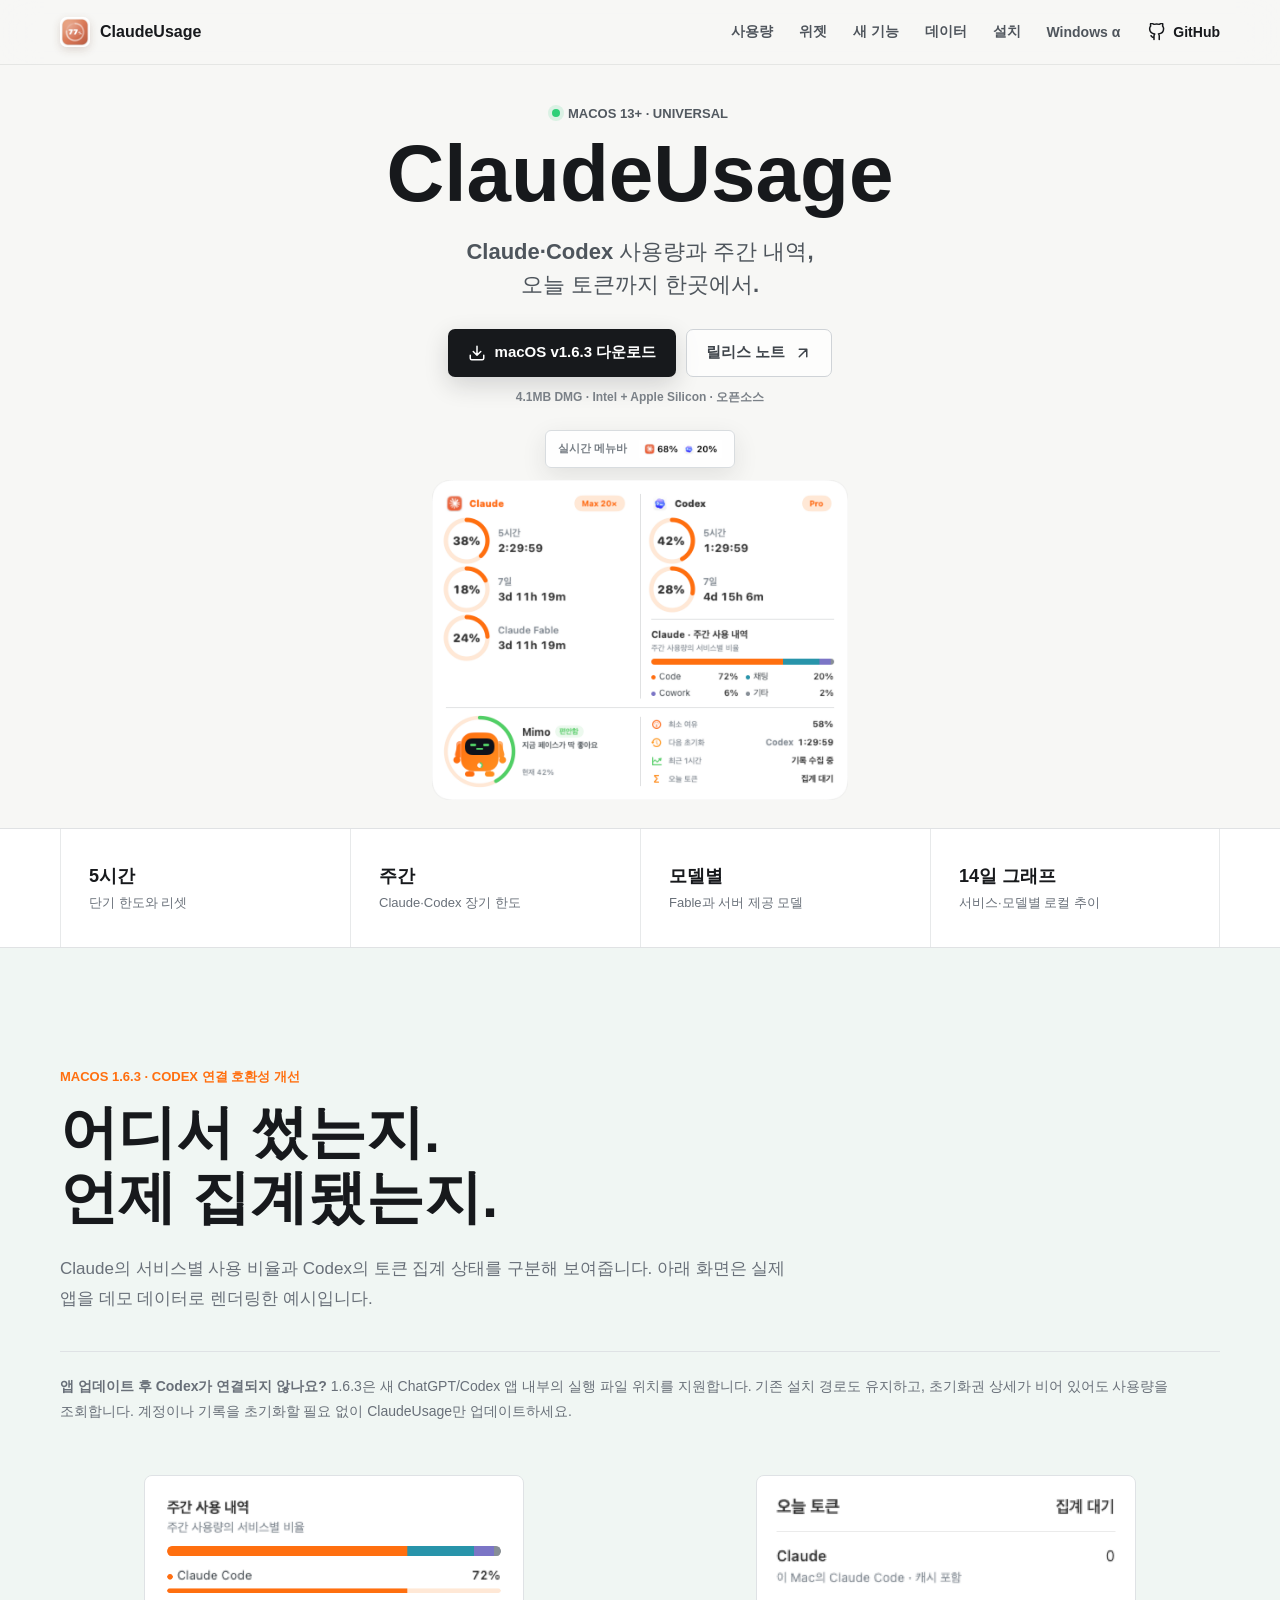
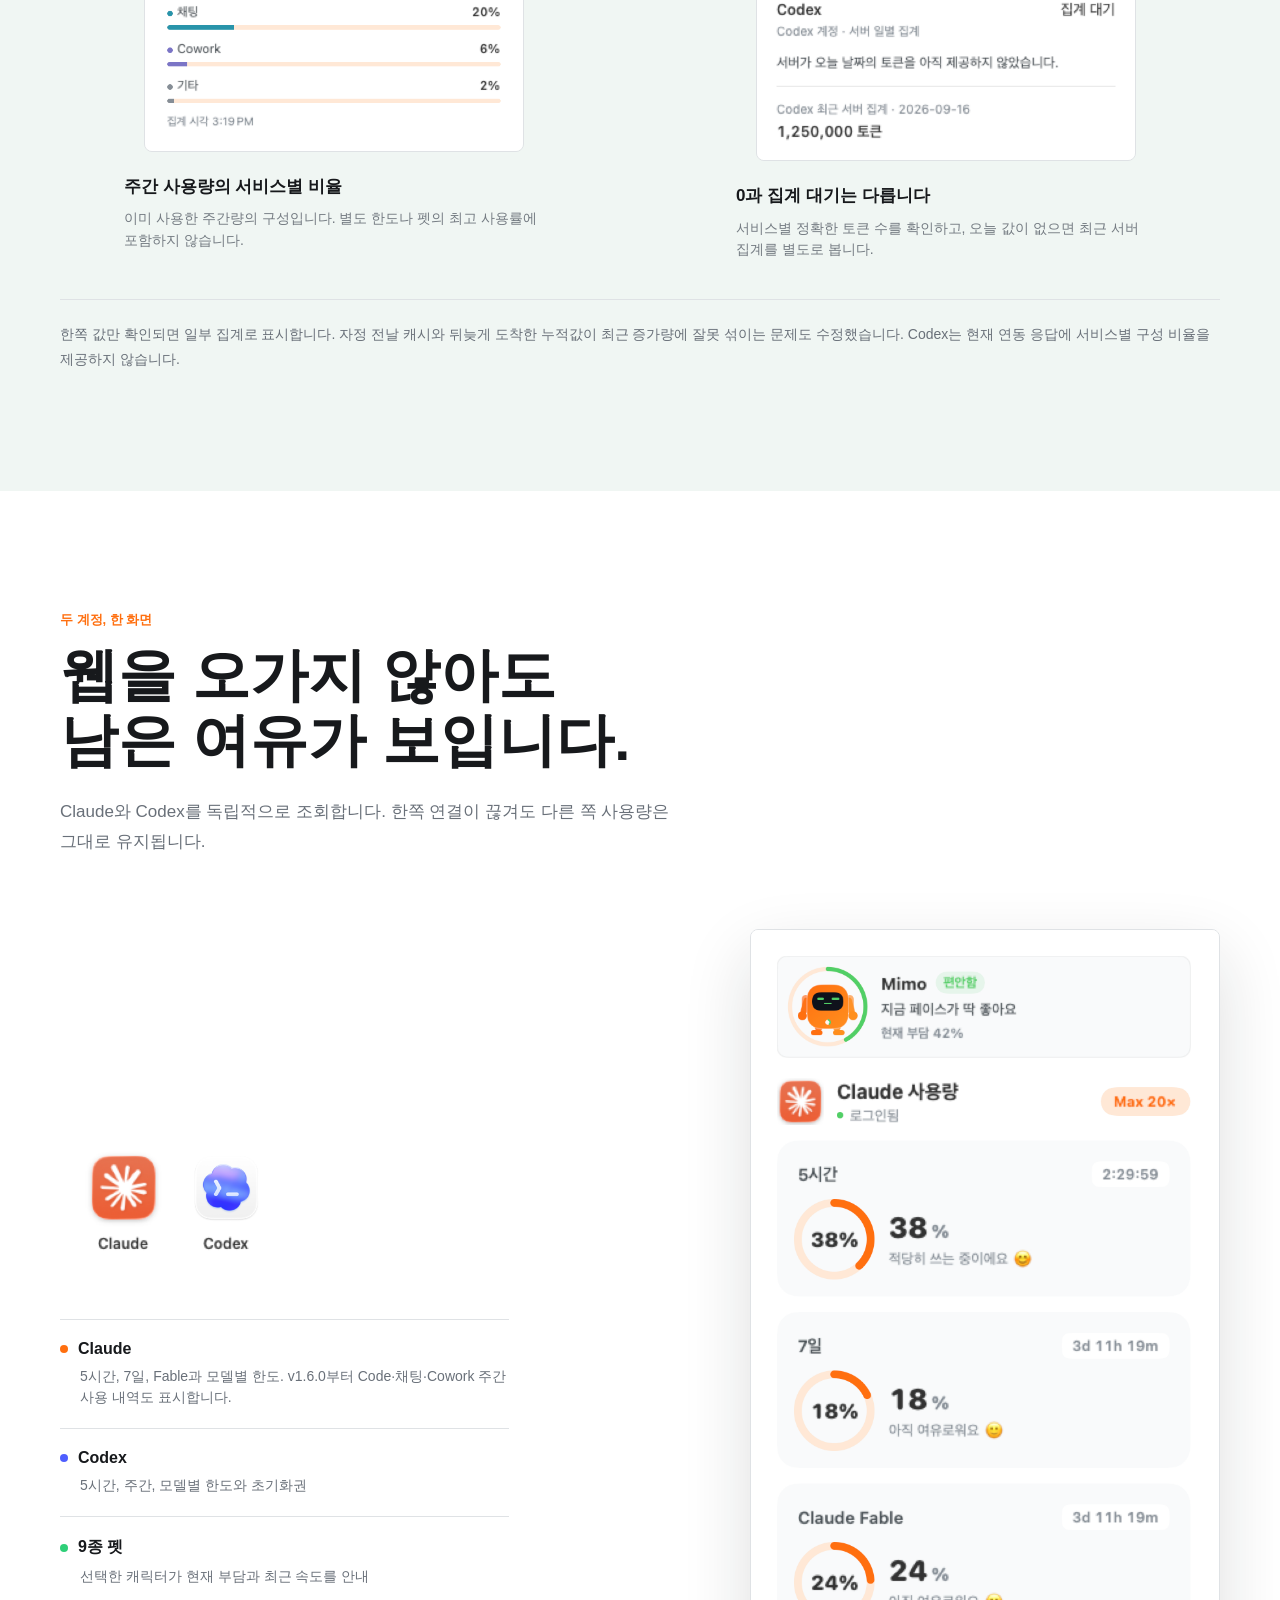
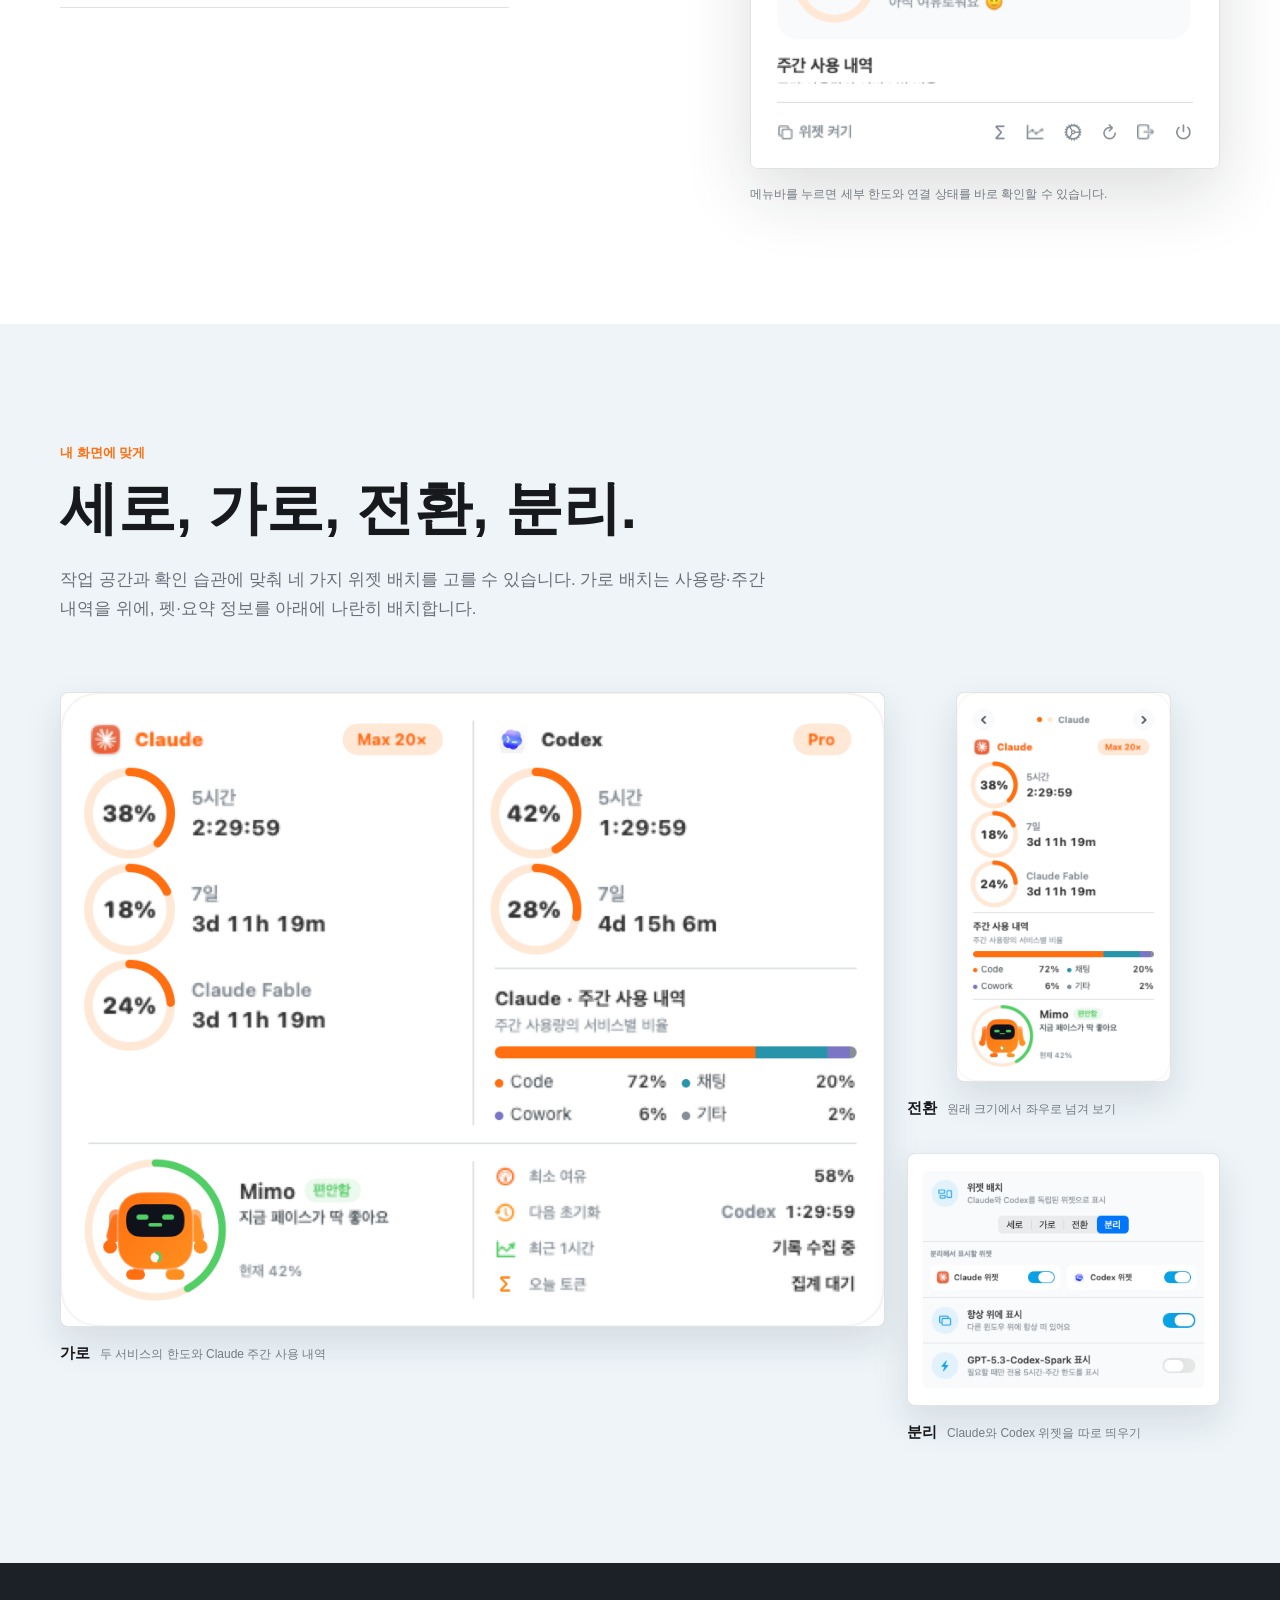
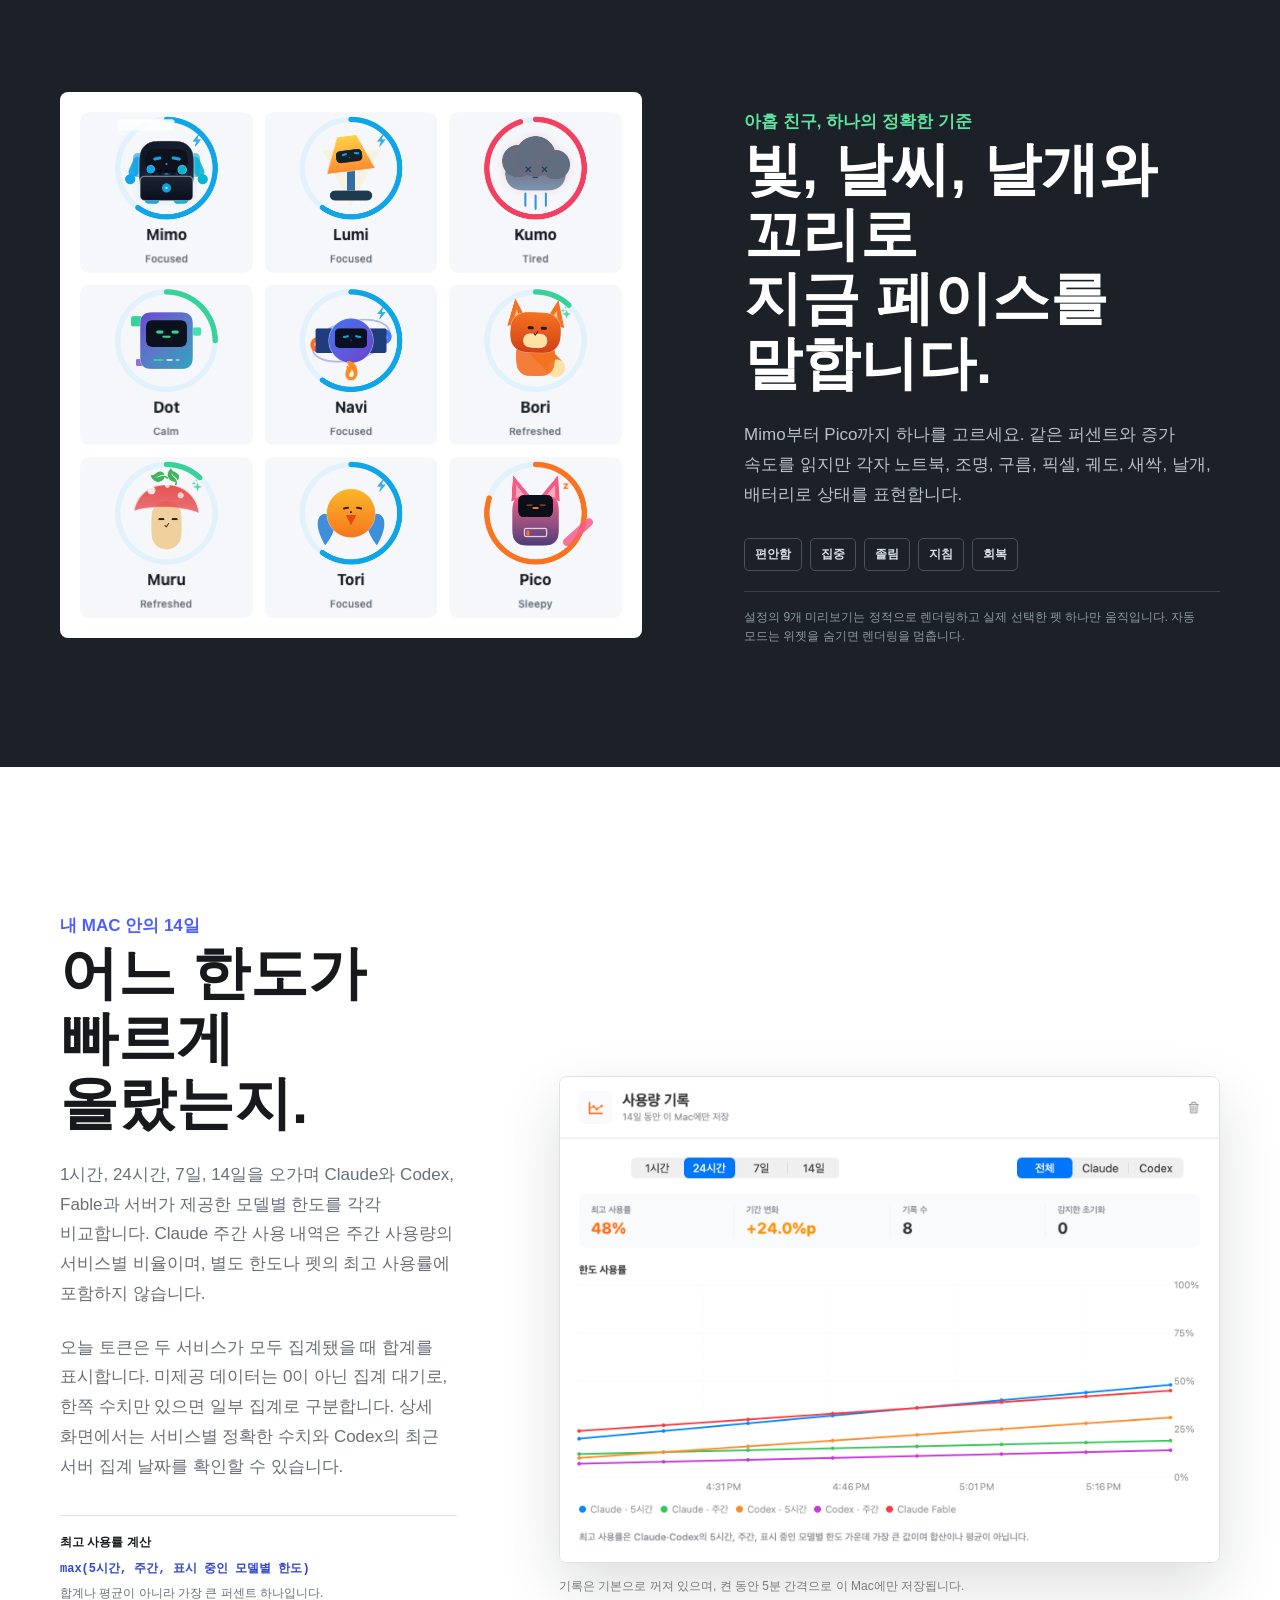
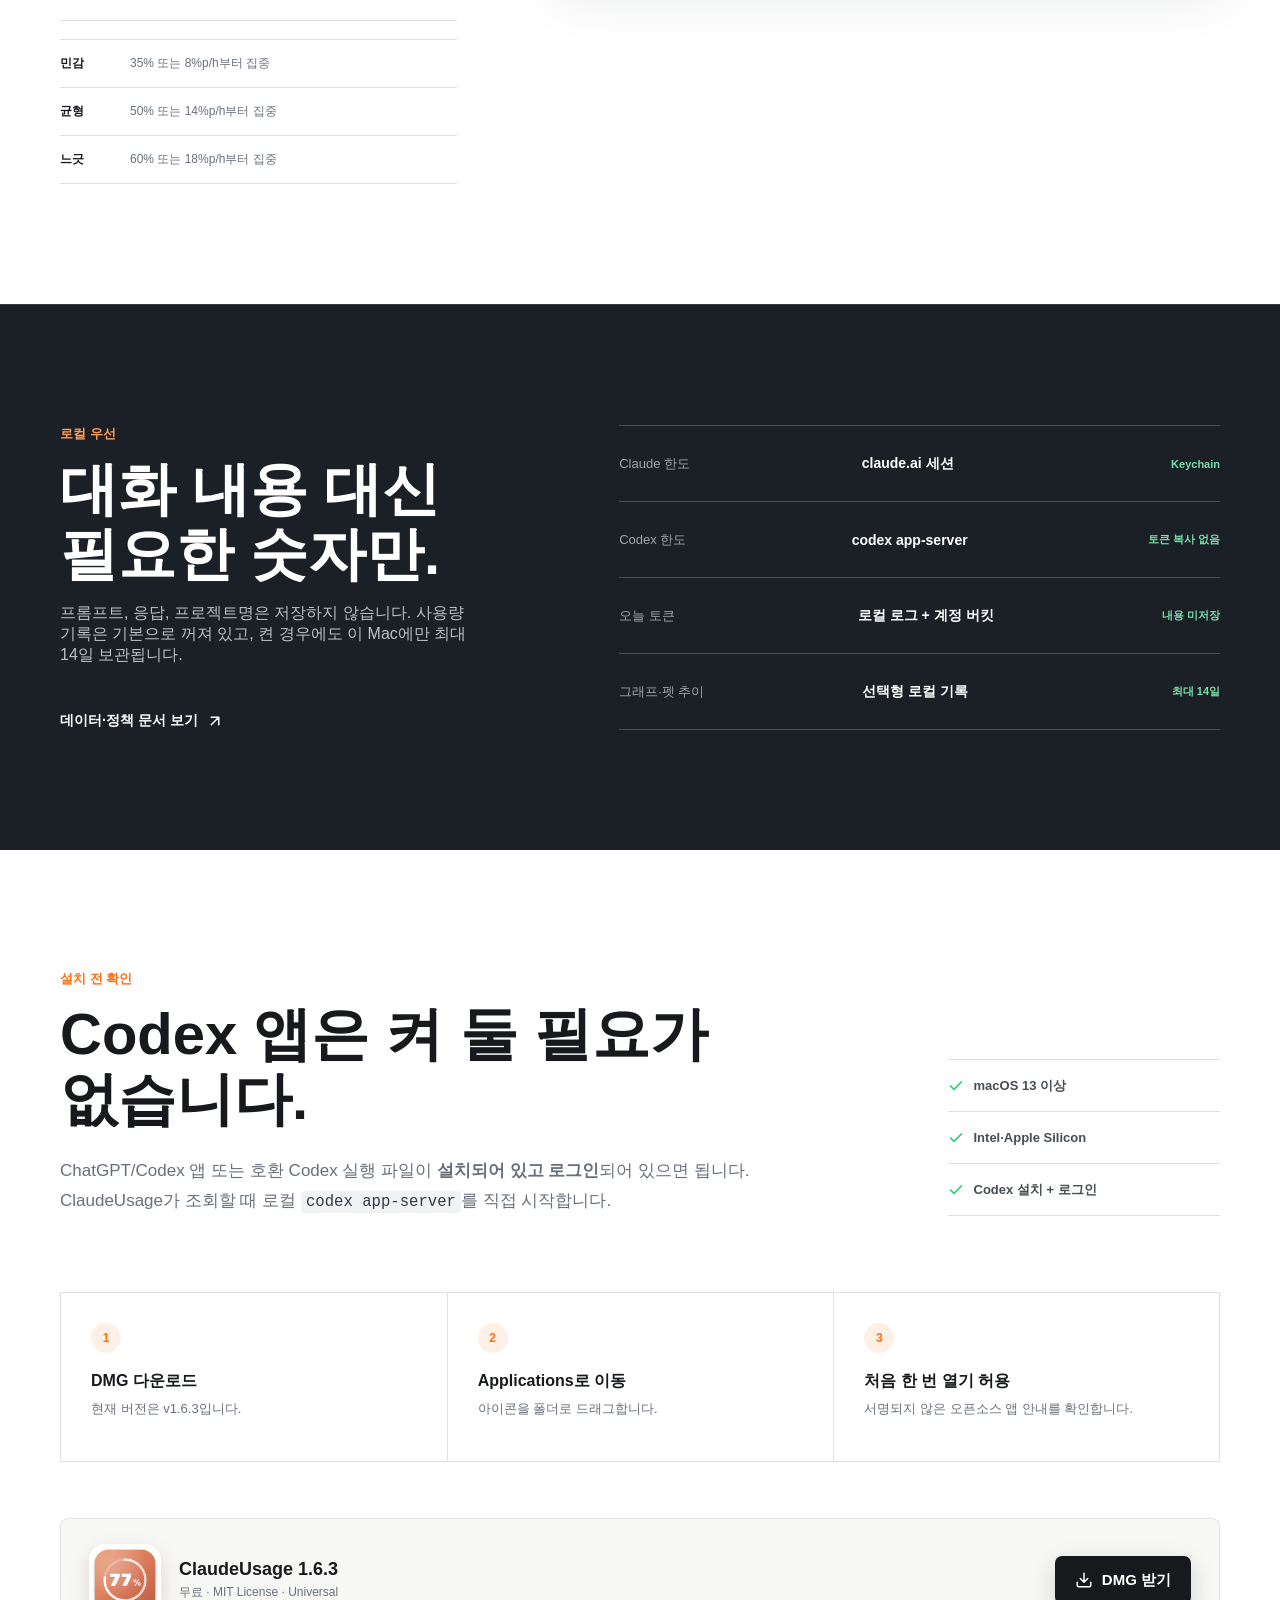
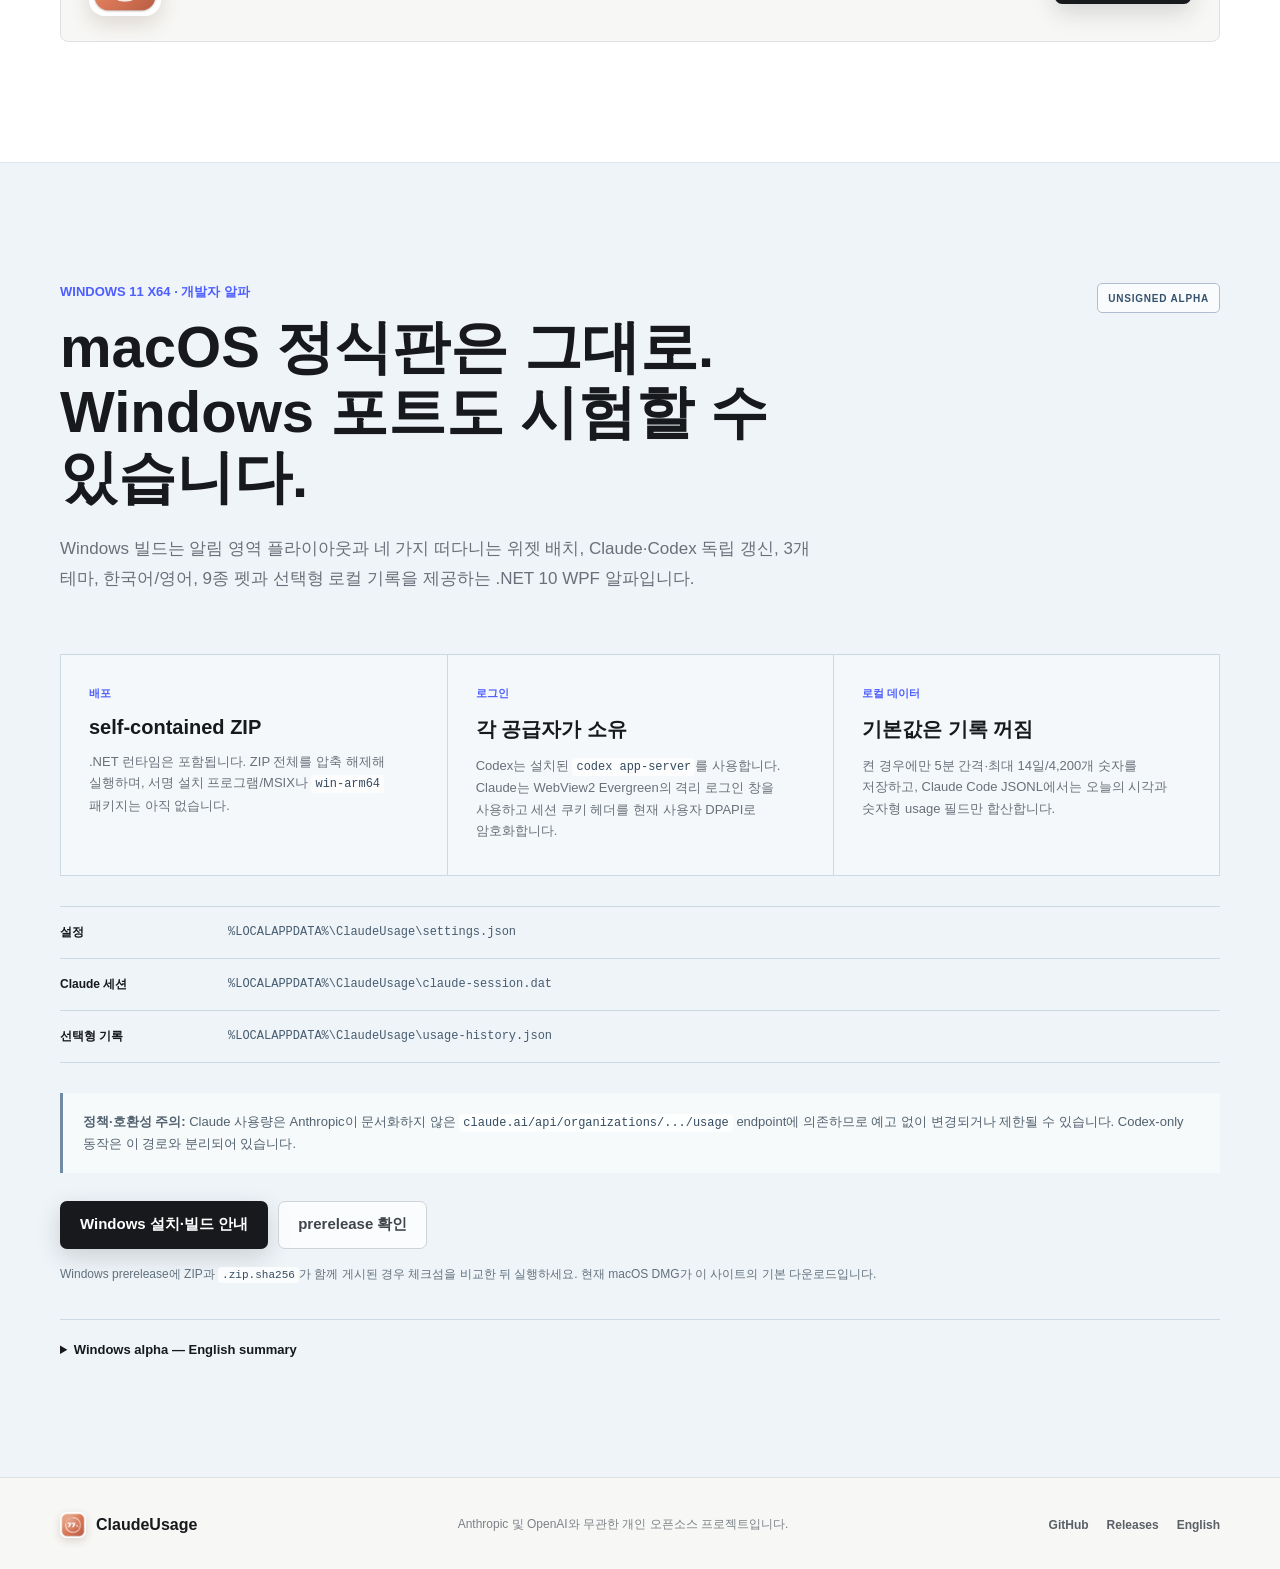
==== docs/index.html @ 71bc3d37 "fix: restore Codex usage after desktop CLI relocation" ====
<!doctype html>
<html lang="ko">
  <head>
    <meta charset="utf-8">
    <meta name="viewport" content="width=device-width, initial-scale=1">
    <meta name="theme-color" content="#f7f7f5">
    <meta name="description" content="ClaudeUsage 1.6.3: 최신 ChatGPT/Codex 앱의 연결 호환성을 개선했습니다. Claude와 Codex 사용량을 macOS 메뉴바와 위젯에서 확인하세요.">
    <meta property="og:title" content="ClaudeUsage for macOS">
    <meta property="og:description" content="최신 ChatGPT/Codex 앱 사용량 조회 복구. ClaudeUsage 1.6.3 for macOS.">
    <meta property="og:type" content="website">
    <meta property="og:url" content="https://jaewoo4200.github.io/ClaudeUsage/">
    <meta property="og:image" content="https://jaewoo4200.github.io/ClaudeUsage/assets/releases/1.6.2/widget-horizontal-daangn-ko.png">
    <meta name="twitter:card" content="summary_large_image">
    <title>ClaudeUsage - Claude와 Codex 사용량을 메뉴바에서</title>
    <link rel="canonical" href="https://jaewoo4200.github.io/ClaudeUsage/">
    <link rel="icon" type="image/png" href="assets/app-icon.png">
    <link rel="stylesheet" href="styles.css?v=1.6.2">
  </head>
  <body>
    <a class="skip-link" href="#main">본문으로 건너뛰기</a>

    <nav class="site-nav" aria-label="주요 탐색">
      <div class="nav-inner">
        <a class="brand" href="#top" aria-label="ClaudeUsage 홈">
          <img src="assets/app-icon.png" alt="" width="30" height="30">
          <span>ClaudeUsage</span>
        </a>
        <div class="nav-links">
          <a href="#usage">사용량</a>
          <a href="#layouts">위젯</a>
          <a href="#whats-new">새 기능</a>
          <a href="#privacy">데이터</a>
          <a href="#install">설치</a>
          <a href="#windows-alpha">Windows α</a>
        </div>
        <a class="nav-github" href="https://github.com/jaewoo4200/ClaudeUsage" target="_blank" rel="noreferrer">
          <svg class="icon" viewBox="0 0 24 24" aria-hidden="true"><path d="M15 22v-4a4.8 4.8 0 0 0-1-3.5c3.3-.4 6.8-1.6 6.8-7A5.4 5.4 0 0 0 19.4 4 5 5 0 0 0 19.3.5S18.2.1 15 1.8a13.4 13.4 0 0 0-7 0C4.8.1 3.7.5 3.7.5A5 5 0 0 0 3.6 4a5.4 5.4 0 0 0-1.4 3.7c0 5.3 3.5 6.5 6.8 6.9A4.8 4.8 0 0 0 8 18v4M8 19c-3 .9-3-1.7-4-2"/></svg>
          <span>GitHub</span>
        </a>
      </div>
    </nav>

    <header class="hero" id="top">
      <div class="hero-copy">
        <p class="eyebrow"><span class="live-dot"></span> macOS 13+ · Universal</p>
        <h1>ClaudeUsage</h1>
        <p class="hero-lead">Claude·Codex 사용량과 주간 내역,<br>오늘 토큰까지 한곳에서.</p>
        <div class="hero-actions">
          <a class="button button-primary" href="https://github.com/jaewoo4200/ClaudeUsage/releases/download/v1.6.3/ClaudeUsage-1.6.3.dmg">
            <svg class="icon" viewBox="0 0 24 24" aria-hidden="true"><path d="M21 15v4a2 2 0 0 1-2 2H5a2 2 0 0 1-2-2v-4M7 10l5 5 5-5M12 15V3"/></svg>
            <span>macOS v1.6.3 다운로드</span>
          </a>
          <a class="button button-secondary" href="https://github.com/jaewoo4200/ClaudeUsage/releases/tag/v1.6.3" target="_blank" rel="noreferrer">
            릴리스 노트
            <svg class="icon" viewBox="0 0 24 24" aria-hidden="true"><path d="M7 17 17 7M7 7h10v10"/></svg>
          </a>
        </div>
        <p class="download-meta">4.1MB DMG · Intel + Apple Silicon · 오픈소스</p>
      </div>

      <div class="hero-stage" aria-label="ClaudeUsage 가로 위젯 미리보기">
        <div class="menu-preview">
          <span>실시간 메뉴바</span>
          <img src="assets/menu-label.png" alt="Claude 68%, Codex 20% 메뉴바 표시">
        </div>
        <picture>
          <img class="hero-widget" src="assets/releases/1.6.2/widget-horizontal-daangn-ko.png" alt="Claude, Codex와 선택한 펫이 함께 보이는 ClaudeUsage 가로 위젯">
        </picture>
      </div>
    </header>

    <main id="main">
      <section class="signal-band" aria-label="주요 기능">
        <div class="section-inner signal-grid">
          <div><strong>5시간</strong><span>단기 한도와 리셋</span></div>
          <div><strong>주간</strong><span>Claude·Codex 장기 한도</span></div>
          <div><strong>모델별</strong><span>Fable과 서버 제공 모델</span></div>
          <div><strong>14일 그래프</strong><span>서비스·모델별 로컬 추이</span></div>
        </div>
      </section>

      <section class="section release-section" id="whats-new">
        <div class="section-inner">
          <div class="section-heading compact">
            <p class="kicker">macOS 1.6.3 · Codex 연결 호환성 개선</p>
            <h2>어디서 썼는지.<br>언제 집계됐는지.</h2>
            <p>Claude의 서비스별 사용 비율과 Codex의 토큰 집계 상태를 구분해 보여줍니다. 아래 화면은 실제 앱을 데모 데이터로 렌더링한 예시입니다.</p>
          </div>
          <p class="release-note"><strong>앱 업데이트 후 Codex가 연결되지 않나요?</strong> 1.6.3은 새 ChatGPT/Codex 앱 내부의 실행 파일 위치를 지원합니다. 기존 설치 경로도 유지하고, 초기화권 상세가 비어 있어도 사용량을 조회합니다. 계정이나 기록을 초기화할 필요 없이 ClaudeUsage만 업데이트하세요.</p>
          <div class="release-shots">
            <figure>
              <img src="assets/releases/1.6.2/breakdown-daangn-ko.png" alt="Claude Code 72%, 채팅 20%, Cowork 6%, 기타 2%의 주간 사용 구성 예시" loading="lazy">
              <figcaption><strong>주간 사용량의 서비스별 비율</strong><span>이미 사용한 주간량의 구성입니다. 별도 한도나 펫의 최고 사용률에 포함하지 않습니다.</span></figcaption>
            </figure>
            <figure>
              <img src="assets/releases/1.6.2/tokens-daangn-ko.png" alt="오늘 토큰 집계 대기와 Codex의 최근 서버 집계를 날짜별로 구분한 상세 화면 예시" loading="lazy">
              <figcaption><strong>0과 집계 대기는 다릅니다</strong><span>서비스별 정확한 토큰 수를 확인하고, 오늘 값이 없으면 최근 서버 집계를 별도로 봅니다.</span></figcaption>
            </figure>
          </div>
          <p class="release-note">한쪽 값만 확인되면 일부 집계로 표시합니다. 자정 전날 캐시와 뒤늦게 도착한 누적값이 최근 증가량에 잘못 섞이는 문제도 수정했습니다. Codex는 현재 연동 응답에 서비스별 구성 비율을 제공하지 않습니다.</p>
        </div>
      </section>

      <section class="section providers" id="usage">
        <div class="section-inner">
          <div class="section-heading">
            <p class="kicker">두 계정, 한 화면</p>
            <h2>웹을 오가지 않아도<br>남은 여유가 보입니다.</h2>
            <p>Claude와 Codex를 독립적으로 조회합니다. 한쪽 연결이 끊겨도 다른 쪽 사용량은 그대로 유지됩니다.</p>
          </div>

          <div class="provider-layout">
            <div class="provider-copy">
              <img class="provider-identity" src="assets/provider-icons.png" alt="Claude와 Codex 앱 아이콘">
              <dl class="source-list">
                <div>
                  <dt><span class="source-mark claude"></span>Claude</dt>
                  <dd>5시간, 7일, Fable과 모델별 한도. v1.6.0부터 Code·채팅·Cowork 주간 사용 내역도 표시합니다.</dd>
                </div>
                <div>
                  <dt><span class="source-mark codex"></span>Codex</dt>
                  <dd>5시간, 주간, 모델별 한도와 초기화권</dd>
                </div>
                <div>
                  <dt><span class="source-mark mimo"></span>9종 펫</dt>
                  <dd>선택한 캐릭터가 현재 부담과 최근 속도를 안내</dd>
                </div>
              </dl>
            </div>
            <figure class="product-shot dropdown-shot">
              <img src="assets/releases/1.6.2/dropdown-daangn-ko.png" alt="선택한 펫과 Claude, Codex 사용량이 표시된 메뉴바 드롭다운">
              <figcaption>메뉴바를 누르면 세부 한도와 연결 상태를 바로 확인할 수 있습니다.</figcaption>
            </figure>
          </div>
        </div>
      </section>

      <section class="section layouts" id="layouts">
        <div class="section-inner">
          <div class="section-heading compact">
            <p class="kicker">내 화면에 맞게</p>
            <h2>세로, 가로, 전환, 분리.</h2>
            <p>작업 공간과 확인 습관에 맞춰 네 가지 위젯 배치를 고를 수 있습니다. 가로 배치는 사용량·주간 내역을 위에, 펫·요약 정보를 아래에 나란히 배치합니다.</p>
          </div>

          <div class="layout-showcase">
            <figure class="layout-main">
              <img src="assets/releases/1.6.2/widget-horizontal-daangn-ko.png" alt="Claude와 Codex를 좌우로 배치한 가로 위젯">
              <figcaption><strong>가로</strong><span>두 서비스의 한도와 Claude 주간 사용 내역</span></figcaption>
            </figure>
            <div class="layout-side">
              <figure>
                <img src="assets/releases/1.6.2/widget-paged-daangn-ko.png" alt="화살표로 Claude와 Codex를 전환하는 위젯">
                <figcaption><strong>전환</strong><span>원래 크기에서 좌우로 넘겨 보기</span></figcaption>
              </figure>
              <figure class="settings-figure">
                <img src="assets/settings-layout.png" alt="세로, 가로, 전환, 분리 위젯 배치 설정">
                <figcaption><strong>분리</strong><span>Claude와 Codex 위젯을 따로 띄우기</span></figcaption>
              </figure>
            </div>
          </div>
        </div>
      </section>

      <section class="section mimo-section">
        <div class="section-inner mimo-layout">
          <div class="mimo-visual" aria-label="ClaudeUsage의 아홉 가지 펫 라인업">
            <img src="assets/companion-lineup.png" alt="Mimo, Lumi, Kumo, Dot, Navi, Bori, Muru, Tori, Pico 펫">
          </div>
          <div class="mimo-copy">
            <p class="kicker">아홉 친구, 하나의 정확한 기준</p>
            <h2>빛, 날씨, 날개와 꼬리로<br>지금 페이스를 말합니다.</h2>
            <p>Mimo부터 Pico까지 하나를 고르세요. 같은 퍼센트와 증가 속도를 읽지만 각자 노트북, 조명, 구름, 픽셀, 궤도, 새싹, 날개, 배터리로 상태를 표현합니다.</p>
            <div class="mimo-states" aria-label="펫 상태 예시">
              <span>편안함</span><span>집중</span><span>졸림</span><span>지침</span><span>회복</span>
            </div>
            <p class="performance-note">설정의 9개 미리보기는 정적으로 렌더링하고 실제 선택한 펫 하나만 움직입니다. 자동 모드는 위젯을 숨기면 렌더링을 멈춥니다.</p>
          </div>
        </div>
      </section>

      <section class="section history-section" id="history">
        <div class="section-inner history-layout">
          <div class="history-copy">
            <p class="kicker">내 Mac 안의 14일</p>
            <h2>어느 한도가<br>빠르게 올랐는지.</h2>
            <p>1시간, 24시간, 7일, 14일을 오가며 Claude와 Codex, Fable과 서버가 제공한 모델별 한도를 각각 비교합니다. Claude 주간 사용 내역은 주간 사용량의 서비스별 비율이며, 별도 한도나 펫의 최고 사용률에 포함하지 않습니다.</p>
            <p>오늘 토큰은 두 서비스가 모두 집계됐을 때 합계를 표시합니다. 미제공 데이터는 0이 아닌 집계 대기로, 한쪽 수치만 있으면 일부 집계로 구분합니다. 상세 화면에서는 서비스별 정확한 수치와 Codex의 최근 서버 집계 날짜를 확인할 수 있습니다.</p>
            <div class="pressure-rule">
              <strong>최고 사용률 계산</strong>
              <code>max(5시간, 주간, 표시 중인 모델별 한도)</code>
              <span>합계나 평균이 아니라 가장 큰 퍼센트 하나입니다.</span>
            </div>
            <div class="sensitivity-list" aria-label="펫 민감도 기준">
              <div><strong>민감</strong><span>35% 또는 8%p/h부터 집중</span></div>
              <div><strong>균형</strong><span>50% 또는 14%p/h부터 집중</span></div>
              <div><strong>느긋</strong><span>60% 또는 18%p/h부터 집중</span></div>
            </div>
          </div>
          <figure class="history-shot">
            <img src="assets/history-dashboard.png" alt="Claude, Codex, Claude Fable의 24시간 사용량 그래프">
            <figcaption>기록은 기본으로 꺼져 있으며, 켠 동안 5분 간격으로 이 Mac에만 저장됩니다.</figcaption>
          </figure>
        </div>
      </section>

      <section class="section data-section" id="privacy">
        <div class="section-inner data-layout">
          <div class="section-heading inverse">
            <p class="kicker">로컬 우선</p>
            <h2>대화 내용 대신<br>필요한 숫자만.</h2>
            <p>프롬프트, 응답, 프로젝트명은 저장하지 않습니다. 사용량 기록은 기본으로 꺼져 있고, 켠 경우에도 이 Mac에만 최대 14일 보관됩니다.</p>
            <a class="text-link" href="https://github.com/jaewoo4200/ClaudeUsage/blob/main/docs/USAGE_HISTORY_AND_POLICY.md" target="_blank" rel="noreferrer">
              데이터·정책 문서 보기
              <svg class="icon" viewBox="0 0 24 24" aria-hidden="true"><path d="M7 17 17 7M7 7h10v10"/></svg>
            </a>
          </div>
          <div class="data-table" role="table" aria-label="사용량 데이터 출처">
            <div class="data-row" role="row">
              <span role="cell">Claude 한도</span><strong role="cell">claude.ai 세션</strong><em role="cell">Keychain</em>
            </div>
            <div class="data-row" role="row">
              <span role="cell">Codex 한도</span><strong role="cell">codex app-server</strong><em role="cell">토큰 복사 없음</em>
            </div>
            <div class="data-row" role="row">
              <span role="cell">오늘 토큰</span><strong role="cell">로컬 로그 + 계정 버킷</strong><em role="cell">내용 미저장</em>
            </div>
            <div class="data-row" role="row">
              <span role="cell">그래프·펫 추이</span><strong role="cell">선택형 로컬 기록</strong><em role="cell">최대 14일</em>
            </div>
          </div>
        </div>
      </section>

      <section class="section install-section" id="install">
        <div class="section-inner">
          <div class="install-top">
            <div class="section-heading compact">
              <p class="kicker">설치 전 확인</p>
              <h2>Codex 앱은 켜 둘 필요가 없습니다.</h2>
              <p>ChatGPT/Codex 앱 또는 호환 Codex 실행 파일이 <strong>설치되어 있고 로그인</strong>되어 있으면 됩니다. ClaudeUsage가 조회할 때 로컬 <code>codex app-server</code>를 직접 시작합니다.</p>
            </div>
            <div class="requirement-list">
              <div><svg class="icon" viewBox="0 0 24 24" aria-hidden="true"><path d="m20 6-11 11-5-5"/></svg><span>macOS 13 이상</span></div>
              <div><svg class="icon" viewBox="0 0 24 24" aria-hidden="true"><path d="m20 6-11 11-5-5"/></svg><span>Intel·Apple Silicon</span></div>
              <div><svg class="icon" viewBox="0 0 24 24" aria-hidden="true"><path d="m20 6-11 11-5-5"/></svg><span>Codex 설치 + 로그인</span></div>
            </div>
          </div>

          <ol class="install-steps">
            <li><span>1</span><strong>DMG 다운로드</strong><p>현재 버전은 v1.6.3입니다.</p></li>
            <li><span>2</span><strong>Applications로 이동</strong><p>아이콘을 폴더로 드래그합니다.</p></li>
            <li><span>3</span><strong>처음 한 번 열기 허용</strong><p>서명되지 않은 오픈소스 앱 안내를 확인합니다.</p></li>
          </ol>

          <div class="final-download">
            <img src="assets/app-icon.png" alt="" width="72" height="72">
            <div><strong>ClaudeUsage 1.6.3</strong><span>무료 · MIT License · Universal</span></div>
            <a class="button button-primary" href="https://github.com/jaewoo4200/ClaudeUsage/releases/download/v1.6.3/ClaudeUsage-1.6.3.dmg">
              <svg class="icon" viewBox="0 0 24 24" aria-hidden="true"><path d="M21 15v4a2 2 0 0 1-2 2H5a2 2 0 0 1-2-2v-4M7 10l5 5 5-5M12 15V3"/></svg>
              <span>DMG 받기</span>
            </a>
          </div>
        </div>
      </section>

      <section class="section windows-section" id="windows-alpha">
        <div class="section-inner">
          <div class="windows-alpha-heading">
            <div class="section-heading compact">
              <p class="kicker">Windows 11 x64 · 개발자 알파</p>
              <h2>macOS 정식판은 그대로.<br>Windows 포트도 시험할 수 있습니다.</h2>
              <p>Windows 빌드는 알림 영역 플라이아웃과 네 가지 떠다니는 위젯 배치, Claude·Codex 독립 갱신, 3개 테마, 한국어/영어, 9종 펫과 선택형 로컬 기록을 제공하는 .NET 10 WPF 알파입니다.</p>
            </div>
            <span class="alpha-badge">UNSIGNED ALPHA</span>
          </div>

          <div class="windows-alpha-grid">
            <article>
              <span>배포</span>
              <h3>self-contained ZIP</h3>
              <p>.NET 런타임은 포함됩니다. ZIP 전체를 압축 해제해 실행하며, 서명 설치 프로그램/MSIX나 <code>win-arm64</code> 패키지는 아직 없습니다.</p>
            </article>
            <article>
              <span>로그인</span>
              <h3>각 공급자가 소유</h3>
              <p>Codex는 설치된 <code>codex app-server</code>를 사용합니다. Claude는 WebView2 Evergreen의 격리 로그인 창을 사용하고 세션 쿠키 헤더를 현재 사용자 DPAPI로 암호화합니다.</p>
            </article>
            <article>
              <span>로컬 데이터</span>
              <h3>기본값은 기록 꺼짐</h3>
              <p>켠 경우에만 5분 간격·최대 14일/4,200개 숫자를 저장하고, Claude Code JSONL에서는 오늘의 시각과 숫자형 usage 필드만 합산합니다.</p>
            </article>
          </div>

          <div class="windows-paths" aria-label="Windows 로컬 데이터 경로">
            <div><strong>설정</strong><code>%LOCALAPPDATA%\ClaudeUsage\settings.json</code></div>
            <div><strong>Claude 세션</strong><code>%LOCALAPPDATA%\ClaudeUsage\claude-session.dat</code></div>
            <div><strong>선택형 기록</strong><code>%LOCALAPPDATA%\ClaudeUsage\usage-history.json</code></div>
          </div>

          <p class="windows-warning"><strong>정책·호환성 주의:</strong> Claude 사용량은 Anthropic이 문서화하지 않은 <code>claude.ai/api/organizations/.../usage</code> endpoint에 의존하므로 예고 없이 변경되거나 제한될 수 있습니다. Codex-only 동작은 이 경로와 분리되어 있습니다.</p>

          <div class="windows-alpha-actions">
            <a class="button button-primary" href="https://github.com/jaewoo4200/ClaudeUsage/blob/main/windows/README.md" target="_blank" rel="noreferrer">Windows 설치·빌드 안내</a>
            <a class="button button-secondary" href="https://github.com/jaewoo4200/ClaudeUsage/releases" target="_blank" rel="noreferrer">prerelease 확인</a>
          </div>
          <p class="windows-release-note">Windows prerelease에 ZIP과 <code>.zip.sha256</code>가 함께 게시된 경우 체크섬을 비교한 뒤 실행하세요. 현재 macOS DMG가 이 사이트의 기본 다운로드입니다.</p>

          <details class="windows-english">
            <summary>Windows alpha — English summary</summary>
            <p>This is an unsigned, self-contained developer alpha for Windows 11 x64, separate from the stable macOS download. The .NET runtime is bundled; Claude sign-in requires Microsoft Edge WebView2 Evergreen. There is no signed installer/MSIX or ARM64 package yet.</p>
            <p>Codex usage comes from the installed <code>codex app-server</code> without reading <code>%USERPROFILE%\.codex\auth.json</code>. Claude uses an isolated WebView2 sign-in profile and stores its session cookie encrypted for the current Windows user with DPAPI. Local history and scanning numeric usage fields from Claude Code JSONL are off by default.</p>
            <p>Claude quotas depend on an undocumented Anthropic endpoint that may change or be restricted without notice. See the Windows guide for installation, SHA-256 verification, build commands, paths, and privacy details.</p>
          </details>
        </div>
      </section>
    </main>

    <footer>
      <div class="section-inner footer-inner">
        <div class="brand footer-brand"><img src="assets/app-icon.png" alt="" width="26" height="26"><span>ClaudeUsage</span></div>
        <p>Anthropic 및 OpenAI와 무관한 개인 오픈소스 프로젝트입니다.</p>
        <div class="footer-links"><a href="https://github.com/jaewoo4200/ClaudeUsage">GitHub</a><a href="https://github.com/jaewoo4200/ClaudeUsage/releases">Releases</a><a href="https://github.com/jaewoo4200/ClaudeUsage/blob/main/README.en.md">English</a></div>
      </div>
    </footer>
  </body>
</html>
---- docs/styles.css ----
:root {
  color-scheme: light;
  --ink: #17191c;
  --muted: #697079;
  --line: #dfe2e5;
  --paper: #f7f7f5;
  --white: #ffffff;
  --orange: #ff6f0f;
  --orange-soft: #fff0e5;
  --blue: #4e5eff;
  --cyan: #20aee8;
  --green: #2ecf78;
  --charcoal: #1b2026;
  --max: 1160px;
}

* { box-sizing: border-box; }

html { scroll-behavior: smooth; }

body {
  margin: 0;
  color: var(--ink);
  background: var(--paper);
  font-family: -apple-system, BlinkMacSystemFont, "SF Pro Display", "SF Pro Text", "Apple SD Gothic Neo", "Noto Sans KR", sans-serif;
  letter-spacing: 0;
  -webkit-font-smoothing: antialiased;
}

a { color: inherit; text-decoration: none; }
img { display: block; max-width: 100%; }
button, a { -webkit-tap-highlight-color: transparent; }

.skip-link {
  position: fixed;
  z-index: 100;
  top: 8px;
  left: 8px;
  padding: 10px 14px;
  background: var(--ink);
  color: #fff;
  transform: translateY(-150%);
}
.skip-link:focus { transform: translateY(0); }

.icon {
  width: 18px;
  height: 18px;
  fill: none;
  stroke: currentColor;
  stroke-width: 2;
  stroke-linecap: round;
  stroke-linejoin: round;
  flex: 0 0 auto;
}

.site-nav {
  position: sticky;
  z-index: 40;
  top: 0;
  border-bottom: 1px solid rgba(23, 25, 28, .08);
  background: rgba(247, 247, 245, .9);
  backdrop-filter: blur(18px) saturate(150%);
}

.nav-inner, .section-inner {
  width: min(calc(100% - 40px), var(--max));
  margin: 0 auto;
}

.nav-inner {
  height: 64px;
  display: flex;
  align-items: center;
  justify-content: space-between;
  gap: 28px;
}

.brand { display: inline-flex; align-items: center; gap: 10px; font-weight: 780; }
.brand img { border-radius: 7px; box-shadow: 0 3px 9px rgba(99, 61, 38, .18); }
.nav-links { display: flex; align-items: center; gap: 26px; margin-left: auto; }
.nav-links a { color: #4f555c; font-size: 14px; font-weight: 650; }
.nav-links a:hover { color: var(--ink); }
.nav-github { display: inline-flex; align-items: center; gap: 7px; font-size: 14px; font-weight: 700; }

.hero {
  position: relative;
  padding: 38px 20px 28px;
  background-color: var(--paper);
}

.hero-copy { position: relative; z-index: 2; text-align: center; }
.eyebrow, .kicker {
  margin: 0 0 14px;
  color: var(--orange);
  font-size: 13px;
  font-weight: 800;
  text-transform: uppercase;
}

.eyebrow { display: inline-flex; align-items: center; gap: 8px; color: #525960; }
.live-dot { width: 8px; height: 8px; border-radius: 50%; background: var(--green); box-shadow: 0 0 0 4px rgba(46,207,120,.14); }

h1, h2, p { word-break: keep-all; }
h1 {
  margin: 0;
  font-size: 80px;
  line-height: .98;
  font-weight: 820;
}

.hero-lead {
  margin: 22px auto 0;
  color: #4e555c;
  font-size: 22px;
  line-height: 1.5;
  font-weight: 560;
}

.hero-actions { margin-top: 28px; display: flex; align-items: center; justify-content: center; gap: 10px; }
.button {
  min-height: 48px;
  display: inline-flex;
  align-items: center;
  justify-content: center;
  gap: 9px;
  padding: 0 19px;
  border: 1px solid transparent;
  border-radius: 7px;
  font-size: 15px;
  font-weight: 760;
  transition: transform .16s ease, box-shadow .16s ease, background .16s ease;
}
.button:hover { transform: translateY(-1px); }
.button:active { transform: translateY(0); }
.button-primary { background: var(--ink); color: #fff; box-shadow: 0 8px 24px rgba(23,25,28,.16); }
.button-primary:hover { background: #2c3035; }
.button-secondary { border-color: #cfd3d7; background: rgba(255,255,255,.72); color: #3f454b; }
.button-secondary:hover { background: #fff; }
.download-meta { margin: 12px 0 0; color: #7a8087; font-size: 12px; font-weight: 620; }

.hero-stage {
  position: relative;
  width: min(620px, 100%);
  margin: 24px auto 0;
  display: flex;
  flex-direction: column;
  align-items: center;
  gap: 12px;
}
.hero-stage picture { display: flex; justify-content: center; width: 100%; }
.menu-preview {
  display: flex;
  align-items: center;
  gap: 12px;
  padding: 9px 12px;
  border: 1px solid #d8dcdf;
  border-radius: 6px;
  background: rgba(255,255,255,.94);
  box-shadow: 0 8px 24px rgba(35,39,43,.1);
  color: #777e85;
  font-size: 11px;
  font-weight: 720;
}
.menu-preview img { width: auto; height: 18px; }
.hero-widget {
  width: auto;
  height: auto;
  max-width: 100%;
  max-height: clamp(100px, calc(100svh - 580px), 390px);
  object-fit: contain;
}

.signal-band { border-top: 1px solid #e0e2e4; border-bottom: 1px solid #e0e2e4; background: #fff; }
.signal-grid { display: grid; grid-template-columns: repeat(4, 1fr); }
.signal-grid > div { min-height: 118px; display: flex; flex-direction: column; justify-content: center; padding: 20px 28px; border-left: 1px solid #e7e9ea; }
.signal-grid > div:last-child { border-right: 1px solid #e7e9ea; }
.signal-grid strong { font-size: 18px; }
.signal-grid span { margin-top: 6px; color: var(--muted); font-size: 13px; line-height: 1.4; }

.section { padding: 120px 0; }
.section-heading { max-width: 620px; }
.section-heading.compact { max-width: 760px; }
.section-heading h2, .mimo-copy h2, .history-copy h2 {
  margin: 0;
  font-size: 58px;
  line-height: 1.12;
  font-weight: 810;
}
.section-heading > p:last-child, .mimo-copy > p, .history-copy > p {
  margin: 24px 0 0;
  color: var(--muted);
  font-size: 17px;
  line-height: 1.75;
}

.providers { background: #fff; }
.release-section { background: #f0f6f3; }
.release-shots { display: grid; grid-template-columns: repeat(2, minmax(0, 1fr)); gap: 64px; margin-top: 52px; }
.release-shots figure { margin: 0; }
.release-shots img { width: 100%; max-width: 380px; margin: 0 auto; border: 1px solid var(--line); border-radius: 8px; }
.release-shots figcaption { max-width: 420px; margin: 22px auto 0; }
.release-shots figcaption strong { display: block; color: var(--ink); font-size: 17px; }
.release-shots figcaption span { display: block; margin-top: 8px; font-size: 14px; }
.release-note { margin: 38px 0 0; padding-top: 22px; border-top: 1px solid var(--line); color: var(--muted); font-size: 14px; line-height: 1.75; }
.provider-layout { margin-top: 72px; display: grid; grid-template-columns: minmax(300px, .85fr) minmax(380px, 1.15fr); align-items: center; gap: clamp(54px, 8vw, 120px); }
.provider-identity { width: 230px; }
.source-list { margin: 42px 0 0; }
.source-list > div { padding: 20px 0; border-top: 1px solid var(--line); }
.source-list > div:last-child { border-bottom: 1px solid var(--line); }
.source-list dt { display: flex; align-items: center; gap: 10px; font-size: 16px; font-weight: 780; }
.source-list dd { margin: 8px 0 0 20px; color: var(--muted); font-size: 14px; line-height: 1.5; }
.source-mark { width: 8px; height: 8px; border-radius: 50%; }
.source-mark.claude { background: var(--orange); }
.source-mark.codex { background: var(--blue); }
.source-mark.mimo { background: var(--green); }

.product-shot { margin: 0; }
.product-shot img { width: min(470px, 100%); margin-left: auto; border: 1px solid #dfe2e5; border-radius: 8px; box-shadow: 0 26px 68px rgba(23,25,28,.14); }
figcaption { color: #747b82; font-size: 12px; line-height: 1.55; }
.product-shot figcaption { width: min(470px, 100%); margin: 16px 0 0 auto; }

.layouts { background: #eef4f8; }
.layout-showcase { margin-top: 68px; display: grid; grid-template-columns: minmax(0, 1.45fr) minmax(260px, .55fr); gap: 22px; align-items: start; }
.layout-showcase figure { margin: 0; }
.layout-main img, .layout-side img { width: 100%; border: 1px solid rgba(23,25,28,.12); border-radius: 8px; background: #fff; box-shadow: 0 16px 36px rgba(34,57,70,.12); }
.layout-showcase figcaption { display: flex; align-items: baseline; gap: 10px; margin-top: 14px; }
.layout-showcase figcaption strong { color: var(--ink); font-size: 15px; }
.layout-side { display: grid; grid-template-columns: 1fr; gap: 34px; }
.layout-side figure:first-child img { max-height: 390px; width: auto; margin: 0 auto; }
.settings-figure img { margin-top: 0; }

.mimo-section { overflow: hidden; background: #1b2126; color: #fff; }
.mimo-layout { display: grid; grid-template-columns: minmax(420px, 1.1fr) minmax(340px, .9fr); align-items: center; gap: clamp(54px, 8vw, 110px); }
.mimo-visual { position: relative; min-height: 330px; display: flex; align-items: center; justify-content: center; }
.mimo-visual img { position: relative; z-index: 1; width: 620px; border-radius: 8px; }
.mimo-copy .kicker { color: #5ee2a1; }
.mimo-copy > p { color: #b9c2c8; }
.mimo-states { margin-top: 28px; display: flex; flex-wrap: wrap; gap: 8px; }
.mimo-states span { padding: 7px 10px; border: 1px solid #47535b; border-radius: 5px; color: #d9e1e5; font-size: 12px; font-weight: 720; }
.mimo-copy > .performance-note { margin-top: 20px; padding-top: 16px; border-top: 1px solid #364149; color: #8f9ba2; font-size: 12px; line-height: 1.65; }

.history-section { background: #fff; }
.history-layout { display: grid; grid-template-columns: minmax(300px, .75fr) minmax(520px, 1.25fr); align-items: center; gap: clamp(56px, 8vw, 112px); }
.history-copy .kicker { color: var(--blue); }
.history-copy > p { max-width: 500px; }
.pressure-rule { margin-top: 34px; padding: 18px 0; border-top: 1px solid var(--line); border-bottom: 1px solid var(--line); }
.pressure-rule strong, .pressure-rule code, .pressure-rule span { display: block; }
.pressure-rule strong { font-size: 12px; }
.pressure-rule code { margin-top: 9px; color: #2e47cc; font-size: 12px; font-weight: 760; white-space: normal; }
.pressure-rule span { margin-top: 7px; color: var(--muted); font-size: 12px; line-height: 1.5; }
.sensitivity-list { margin-top: 18px; border-top: 1px solid var(--line); }
.sensitivity-list > div { min-height: 48px; display: grid; grid-template-columns: 58px 1fr; align-items: center; gap: 12px; border-bottom: 1px solid var(--line); }
.sensitivity-list strong { font-size: 12px; }
.sensitivity-list span { color: var(--muted); font-size: 12px; }
.history-shot { margin: 0; }
.history-shot img { width: 100%; border: 1px solid #dfe2e5; border-radius: 8px; box-shadow: 0 24px 60px rgba(23,25,28,.14); }
.history-shot figcaption { margin-top: 14px; }

.data-section { background: var(--charcoal); color: #fff; border-top: 1px solid #313940; }
.data-layout { display: grid; grid-template-columns: minmax(300px, .85fr) minmax(470px, 1.15fr); align-items: end; gap: clamp(60px, 9vw, 130px); }
.section-heading.inverse .kicker { color: #ff9c59; }
.section-heading.inverse > p:last-of-type { color: #b9c0c6; }
.text-link { margin-top: 30px; display: inline-flex; align-items: center; gap: 8px; color: #fff; font-size: 14px; font-weight: 760; }
.data-table { border-top: 1px solid #485159; }
.data-row { min-height: 76px; display: grid; grid-template-columns: 1fr 1.3fr auto; align-items: center; gap: 20px; border-bottom: 1px solid #485159; }
.data-row span { color: #9da6ad; font-size: 13px; }
.data-row strong { font-size: 14px; }
.data-row em { color: #79dfa9; font-size: 11px; font-style: normal; font-weight: 750; text-align: right; }

.install-section { background: #fff; }
.install-top { display: grid; grid-template-columns: minmax(0, 1.5fr) minmax(260px, .5fr); gap: 70px; align-items: end; }
.install-top code { padding: 2px 5px; border-radius: 4px; background: #f0f2f4; color: #343a40; font-size: .92em; }
.requirement-list { border-top: 1px solid var(--line); }
.requirement-list > div { display: flex; align-items: center; gap: 10px; min-height: 52px; border-bottom: 1px solid var(--line); color: #474d53; font-size: 13px; font-weight: 680; }
.requirement-list .icon { width: 16px; color: var(--green); stroke-width: 2.5; }
.install-steps { margin: 76px 0 0; padding: 0; display: grid; grid-template-columns: repeat(3, 1fr); border-top: 1px solid var(--line); border-bottom: 1px solid var(--line); list-style: none; }
.install-steps li { min-height: 168px; padding: 30px; border-left: 1px solid var(--line); }
.install-steps li:last-child { border-right: 1px solid var(--line); }
.install-steps li > span { width: 30px; height: 30px; display: inline-flex; align-items: center; justify-content: center; border-radius: 50%; background: var(--orange-soft); color: var(--orange); font-size: 12px; font-weight: 820; }
.install-steps strong { display: block; margin-top: 18px; font-size: 16px; }
.install-steps p { margin: 7px 0 0; color: var(--muted); font-size: 13px; line-height: 1.5; }
.final-download { margin-top: 56px; display: grid; grid-template-columns: auto 1fr auto; align-items: center; gap: 18px; padding: 25px 28px; border: 1px solid var(--line); border-radius: 8px; background: var(--paper); }
.final-download img { border-radius: 16px; box-shadow: 0 8px 20px rgba(96,57,34,.16); }
.final-download > div { display: flex; flex-direction: column; gap: 4px; }
.final-download strong { font-size: 18px; }
.final-download span { color: var(--muted); font-size: 12px; }
.final-download .button-primary span { color: #fff; font-size: 15px; }

.windows-section { background: #eef4f8; border-top: 1px solid #dce6ed; }
.windows-alpha-heading { display: grid; grid-template-columns: minmax(0, 1fr) auto; align-items: start; gap: 36px; }
.windows-alpha-heading .kicker { color: var(--blue); }
.alpha-badge {
  display: inline-flex;
  align-items: center;
  min-height: 30px;
  padding: 0 10px;
  border: 1px solid #aebed0;
  border-radius: 5px;
  background: rgba(255,255,255,.65);
  color: #34516e;
  font-size: 10px;
  font-weight: 820;
  letter-spacing: .08em;
}
.windows-alpha-grid { margin-top: 60px; display: grid; grid-template-columns: repeat(3, 1fr); border-top: 1px solid #cbd9e3; border-bottom: 1px solid #cbd9e3; }
.windows-alpha-grid article { min-height: 220px; padding: 28px; border-left: 1px solid #cbd9e3; background: rgba(255,255,255,.34); }
.windows-alpha-grid article:last-child { border-right: 1px solid #cbd9e3; }
.windows-alpha-grid article > span { color: var(--blue); font-size: 11px; font-weight: 800; }
.windows-alpha-grid h3 { margin: 15px 0 0; font-size: 20px; }
.windows-alpha-grid p { margin: 12px 0 0; color: var(--muted); font-size: 13px; line-height: 1.65; }
.windows-alpha-grid code, .windows-warning code, .windows-release-note code, .windows-english code {
  padding: 2px 4px;
  border-radius: 4px;
  background: rgba(255,255,255,.8);
  color: #354b60;
  font-size: .92em;
}
.windows-paths { margin-top: 30px; border-top: 1px solid #cbd9e3; }
.windows-paths > div { min-height: 52px; display: grid; grid-template-columns: 150px 1fr; align-items: center; gap: 18px; border-bottom: 1px solid #cbd9e3; }
.windows-paths strong { font-size: 12px; }
.windows-paths code { color: #475c70; font-size: 12px; overflow-wrap: anywhere; }
.windows-warning { margin: 30px 0 0; padding: 18px 20px; border-left: 3px solid #718ba5; background: rgba(255,255,255,.55); color: #52616f; font-size: 13px; line-height: 1.65; }
.windows-alpha-actions { margin-top: 28px; display: flex; flex-wrap: wrap; gap: 10px; }
.windows-release-note { margin: 16px 0 0; color: #63717e; font-size: 12px; line-height: 1.6; }
.windows-english { margin-top: 34px; padding-top: 22px; border-top: 1px solid #cbd9e3; color: #52616f; }
.windows-english summary { cursor: pointer; color: var(--ink); font-size: 13px; font-weight: 760; }
.windows-english p { max-width: 850px; margin: 16px 0 0; font-size: 13px; line-height: 1.7; }

footer { padding: 34px 0; border-top: 1px solid var(--line); background: var(--paper); }
.footer-inner { display: grid; grid-template-columns: auto 1fr auto; align-items: center; gap: 30px; }
.footer-inner p { margin: 0; color: #7b8187; font-size: 12px; text-align: center; }
.footer-links { display: flex; gap: 18px; color: #5a6066; font-size: 12px; font-weight: 680; }

@media (max-width: 900px) {
  .section { padding: 92px 0; }
  .nav-links { display: none; }
  .provider-layout, .mimo-layout, .history-layout, .data-layout, .install-top { grid-template-columns: 1fr; }
  .provider-layout { gap: 54px; }
  .provider-copy { max-width: 560px; }
  .product-shot img, .product-shot figcaption { margin-left: 0; }
  .layout-showcase { grid-template-columns: 1fr; }
  .layout-side { grid-template-columns: 1fr 1fr; }
  .mimo-layout { gap: 48px; }
  .mimo-copy { order: -1; }
  .mimo-visual { min-height: 250px; }
  .history-layout { gap: 54px; }
  .history-copy { max-width: 620px; }
  .install-top { gap: 44px; }
  .windows-alpha-grid { grid-template-columns: 1fr; }
  .windows-alpha-grid article { min-height: 0; border-right: 1px solid #cbd9e3; border-bottom: 1px solid #cbd9e3; }
  .windows-alpha-grid article:last-child { border-bottom: 0; }
  .footer-inner { grid-template-columns: 1fr; justify-items: center; gap: 14px; }
}

@media (max-width: 680px) {
  .nav-inner, .section-inner { width: min(calc(100% - 28px), var(--max)); }
  .nav-inner { height: 58px; }
  .nav-github span { display: none; }
  .hero { padding: 26px 14px 22px; }
  h1 { font-size: 46px; }
  .hero-lead { margin-top: 18px; font-size: 18px; line-height: 1.55; }
  .desktop-break { display: none; }
  .hero-actions { flex-wrap: wrap; margin-top: 20px; }
  .hero-actions .button { width: auto; min-height: 44px; padding: 0 12px; font-size: 13px; }
  .button { width: min(100%, 310px); }
  .hero-stage { margin-top: 20px; }
  .hero-widget { max-height: clamp(80px, calc(100svh - 460px), 310px); }
  .signal-grid { grid-template-columns: repeat(2, 1fr); }
  .signal-grid > div { min-height: 98px; padding: 18px; }
  .signal-grid > div:nth-child(3) { border-top: 1px solid #e7e9ea; }
  .signal-grid > div:nth-child(4) { border-top: 1px solid #e7e9ea; border-right: 1px solid #e7e9ea; }
  .section { padding: 78px 0; }
  .section-heading h2, .mimo-copy h2, .history-copy h2 { font-size: 38px; }
  .section-heading > p:last-child, .mimo-copy > p, .history-copy > p { font-size: 15px; line-height: 1.7; }
  .provider-layout, .layout-showcase { margin-top: 48px; }
  .release-shots { grid-template-columns: 1fr; gap: 42px; margin-top: 38px; }
  .provider-identity { width: 190px; }
  .dropdown-shot img { width: 100%; }
  .layout-side { grid-template-columns: 1fr; }
  .layout-side figure:first-child img { max-height: 380px; }
  .mimo-visual { min-height: 190px; }
  .mimo-visual img { width: 100%; max-width: 460px; }
  .data-layout { gap: 52px; }
  .data-row { grid-template-columns: 1fr 1.25fr; min-height: 70px; }
  .data-row em { display: none; }
  .install-steps { grid-template-columns: 1fr; }
  .install-steps li { min-height: 130px; padding: 25px 22px; border-right: 1px solid var(--line); border-bottom: 1px solid var(--line); }
  .install-steps li:last-child { border-bottom: 0; }
  .final-download { grid-template-columns: auto 1fr; padding: 22px; }
  .final-download img { width: 56px; height: 56px; border-radius: 13px; }
  .final-download .button { grid-column: 1 / -1; width: 100%; margin-top: 8px; }
  .windows-alpha-heading { grid-template-columns: 1fr; gap: 22px; }
  .alpha-badge { justify-self: start; }
  .windows-alpha-grid { margin-top: 42px; }
  .windows-paths > div { grid-template-columns: 1fr; gap: 5px; padding: 13px 0; }
  .windows-alpha-actions { flex-direction: column; }
  .windows-alpha-actions .button { width: 100%; }
  .footer-links { flex-wrap: wrap; justify-content: center; }
}

@media (max-width: 360px) {
  .hero-actions { gap: 8px; }
  .hero-actions .button { padding: 0 8px; font-size: 12px; }
}

@media (prefers-reduced-motion: reduce) {
  html { scroll-behavior: auto; }
  *, *::before, *::after { transition-duration: .01ms !important; }
}
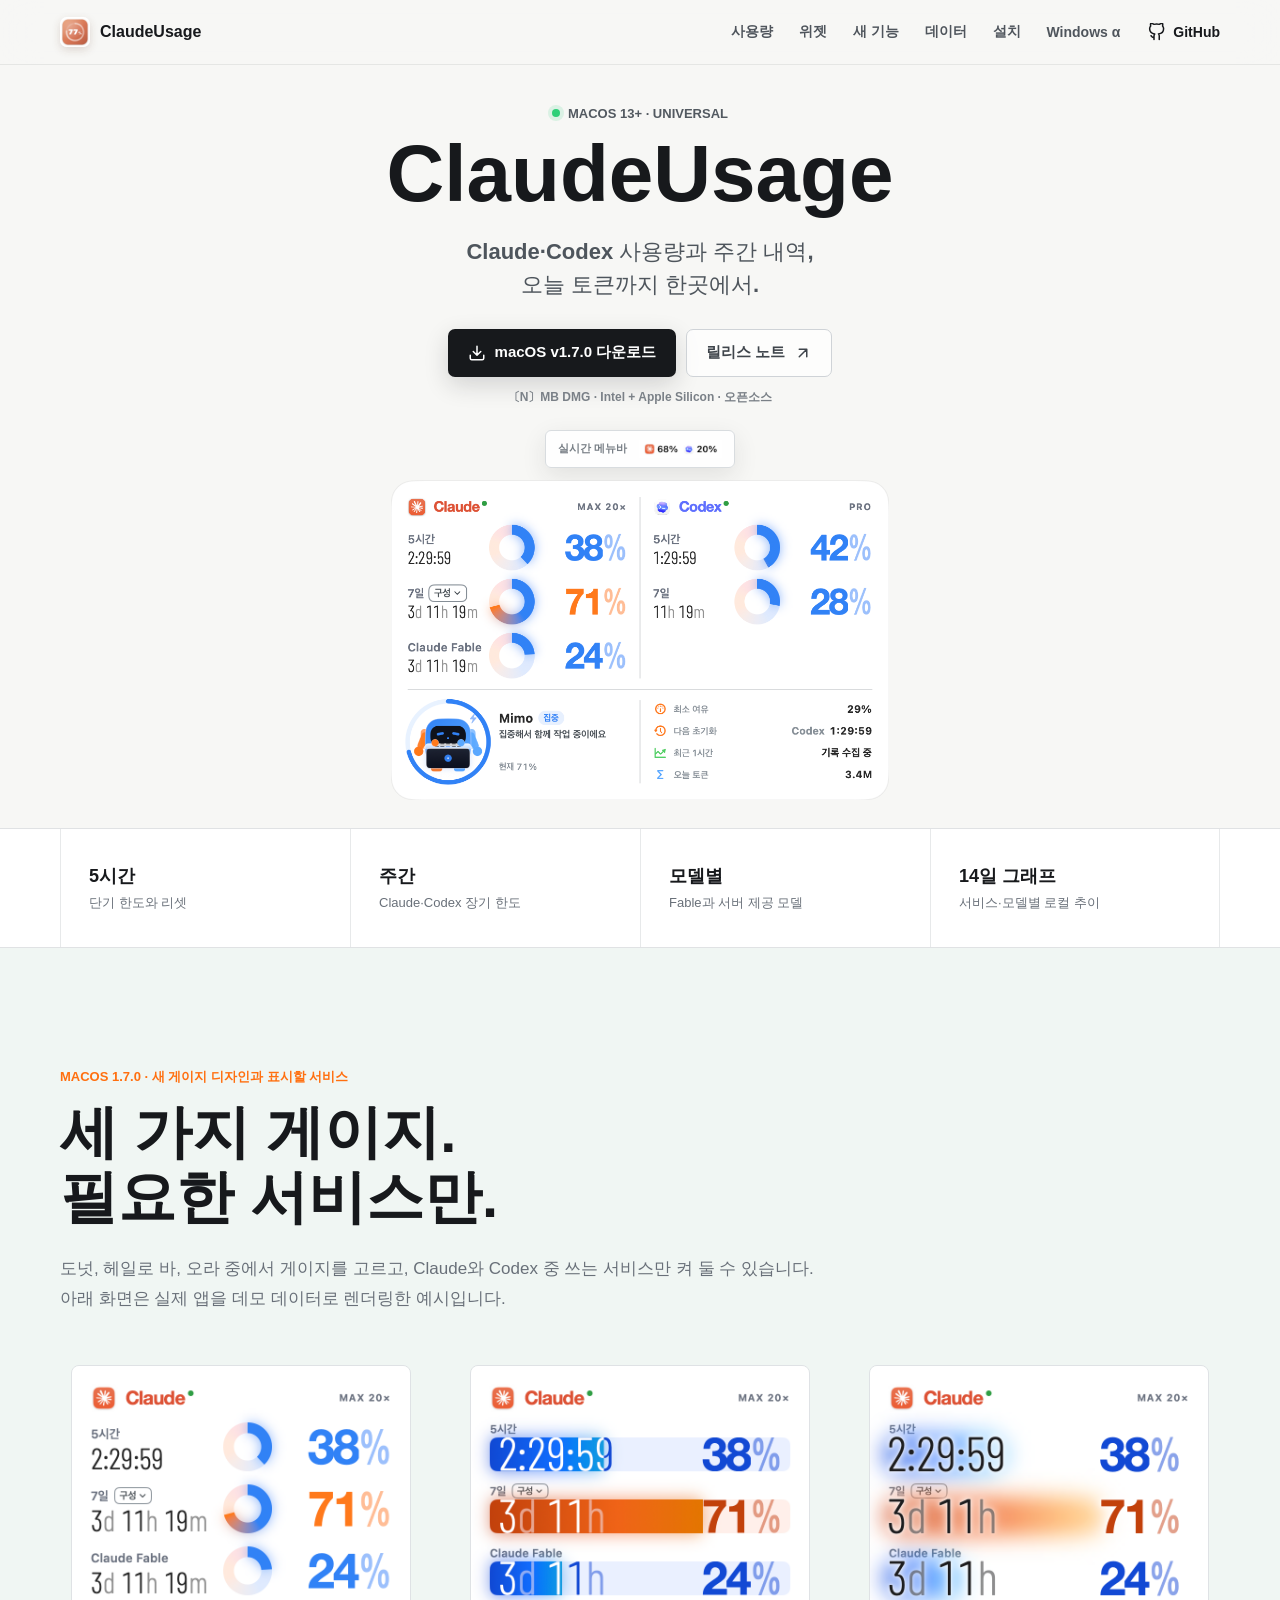
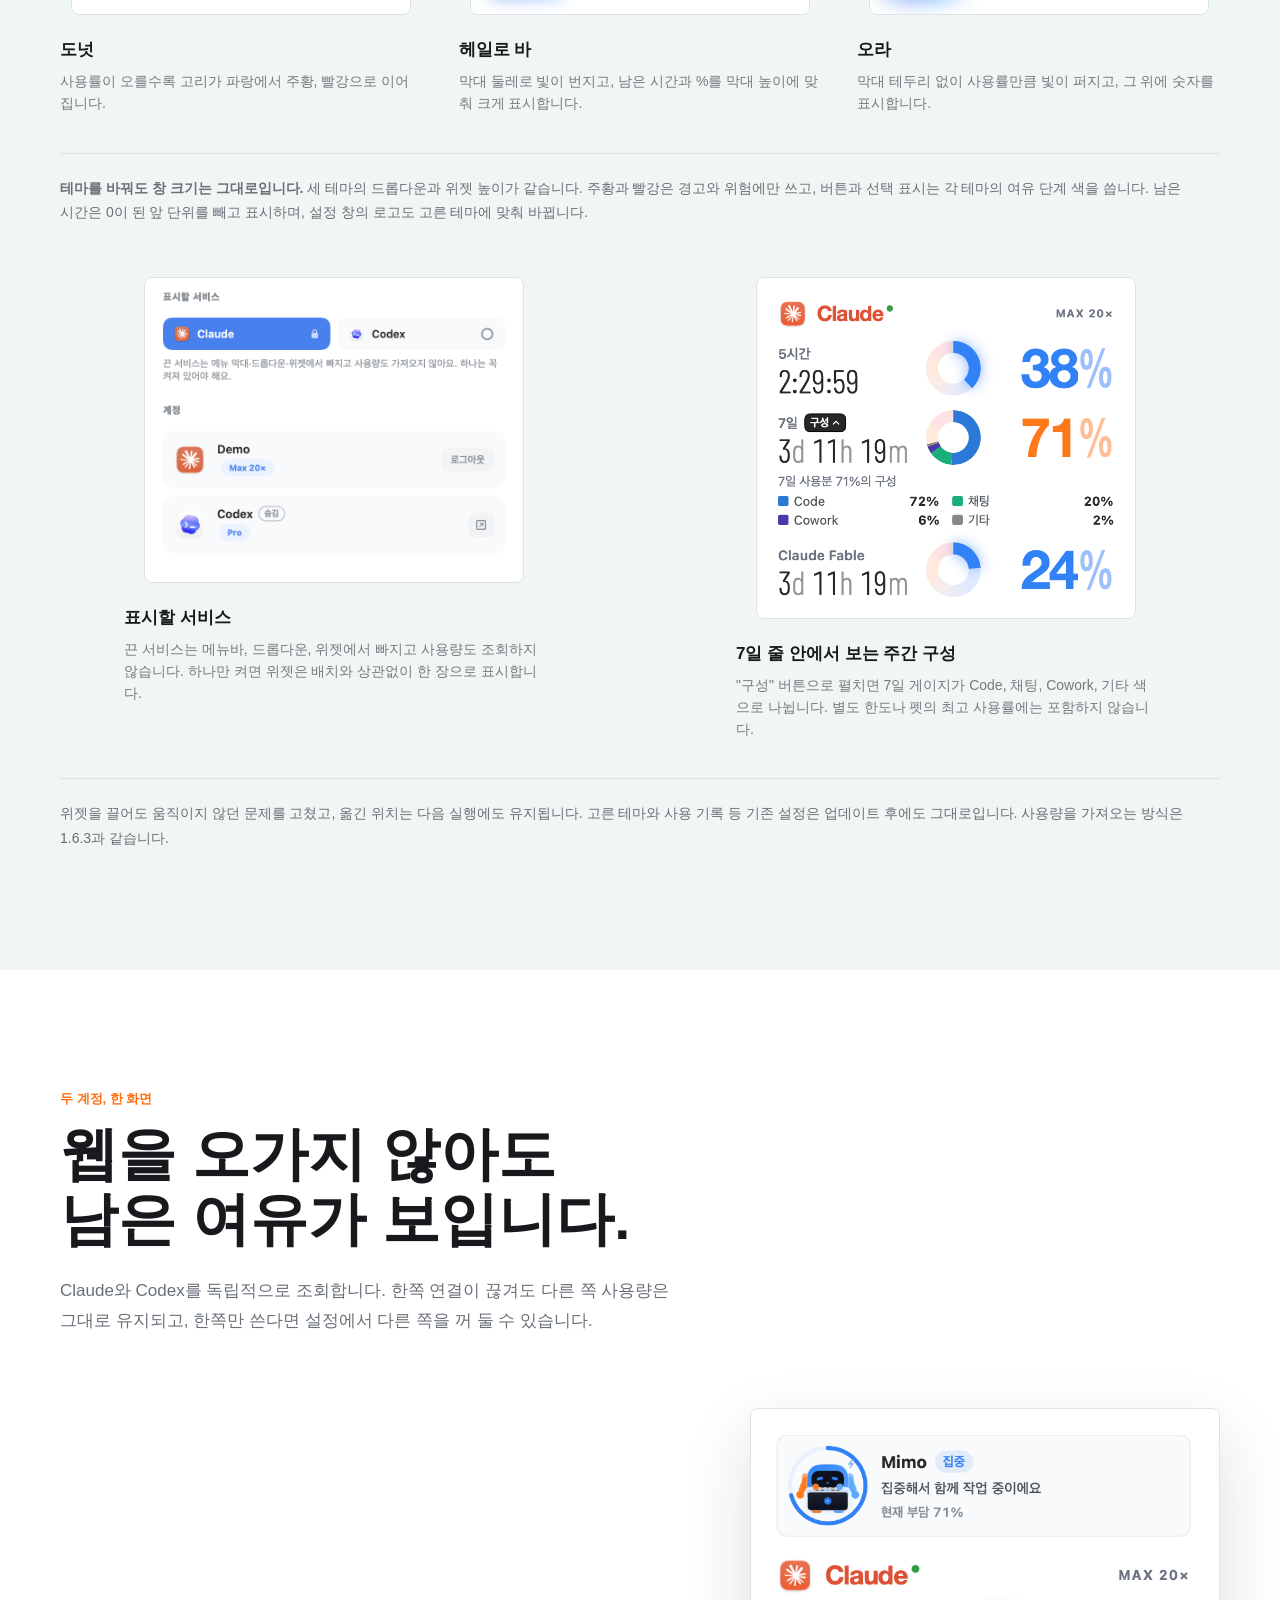
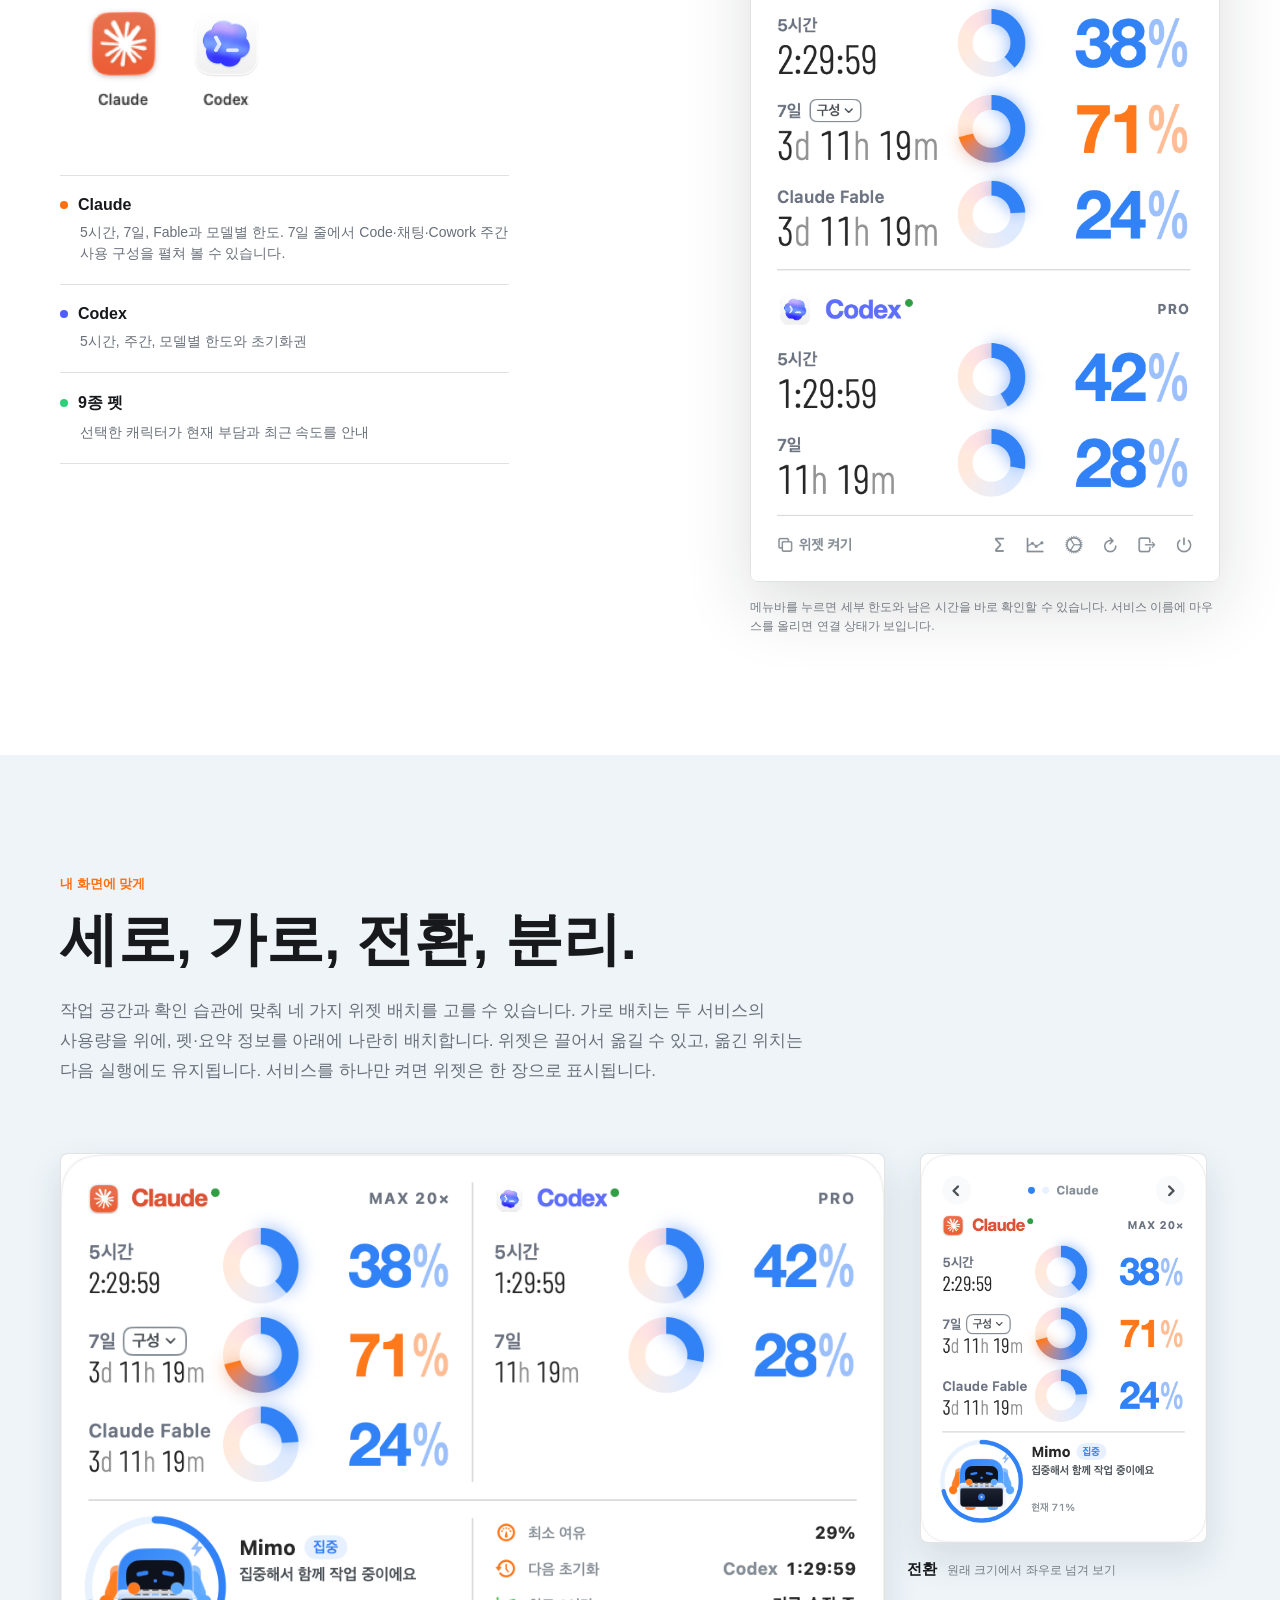
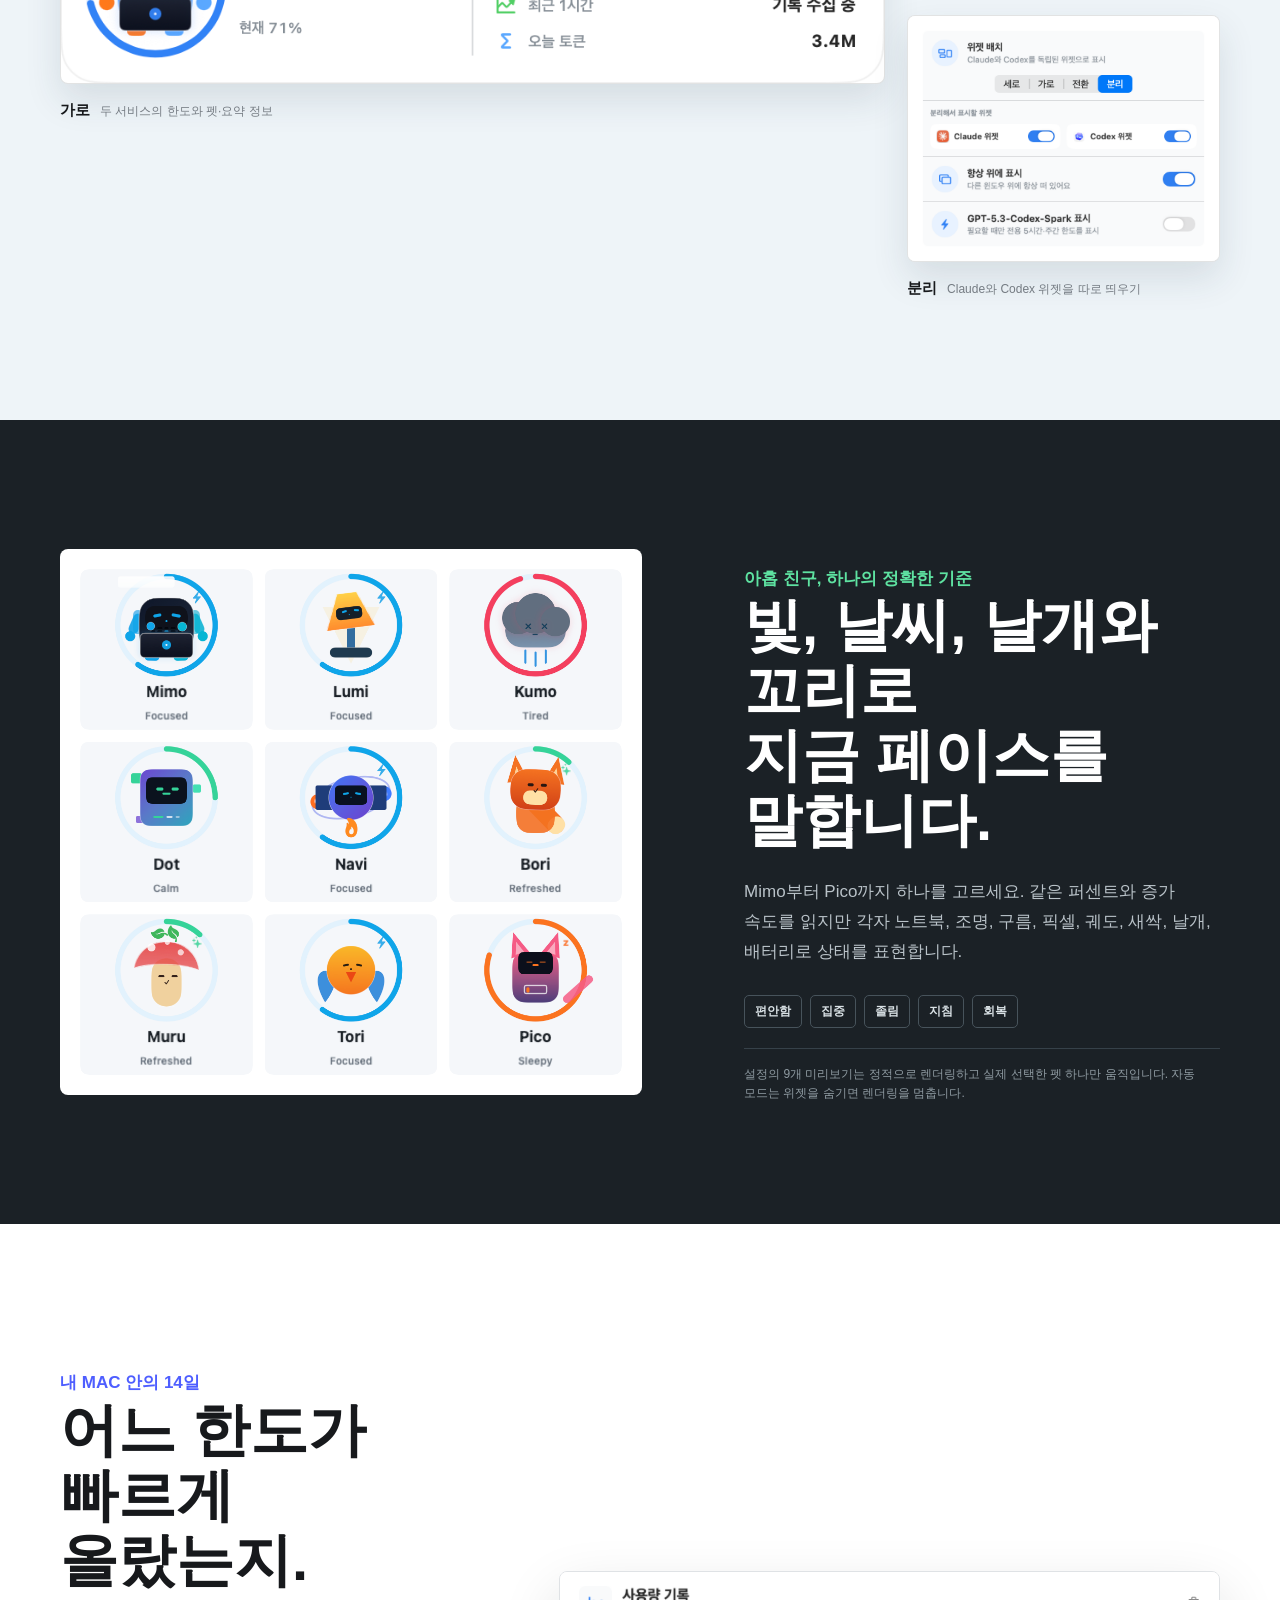
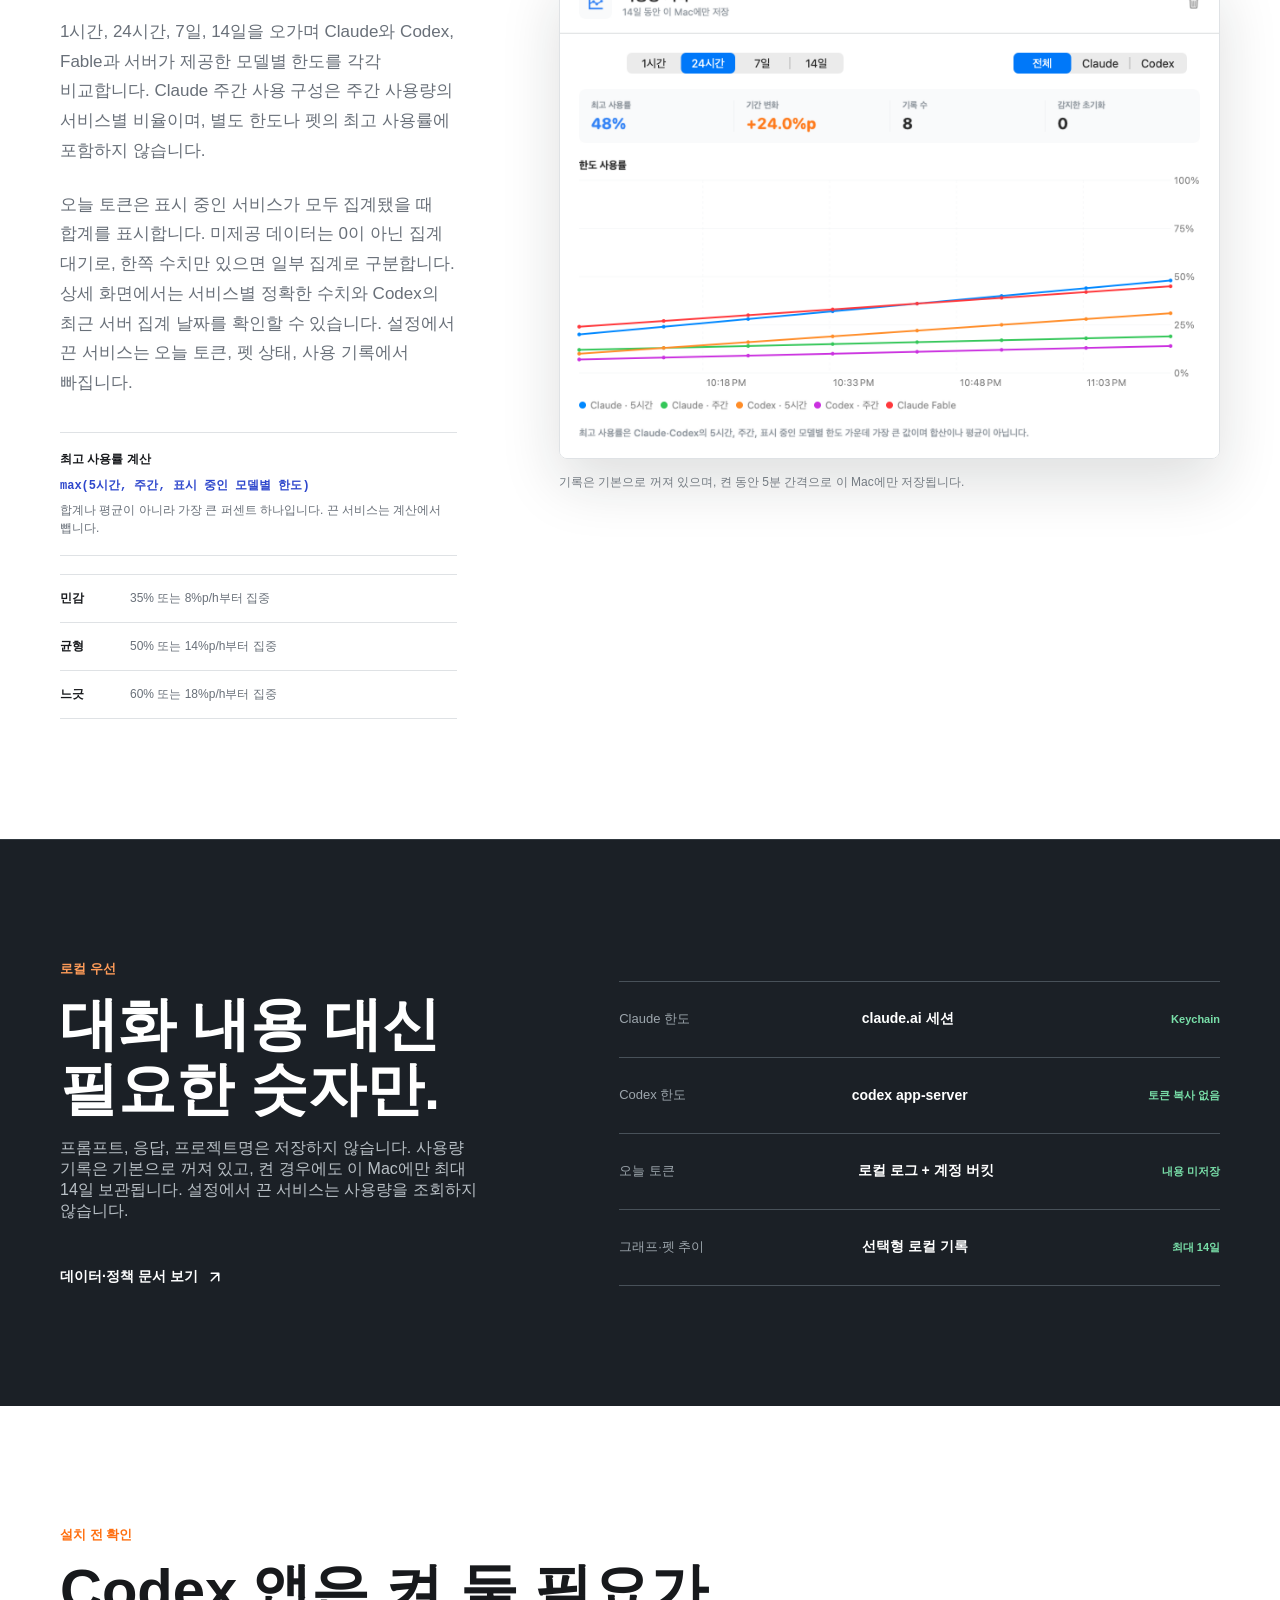
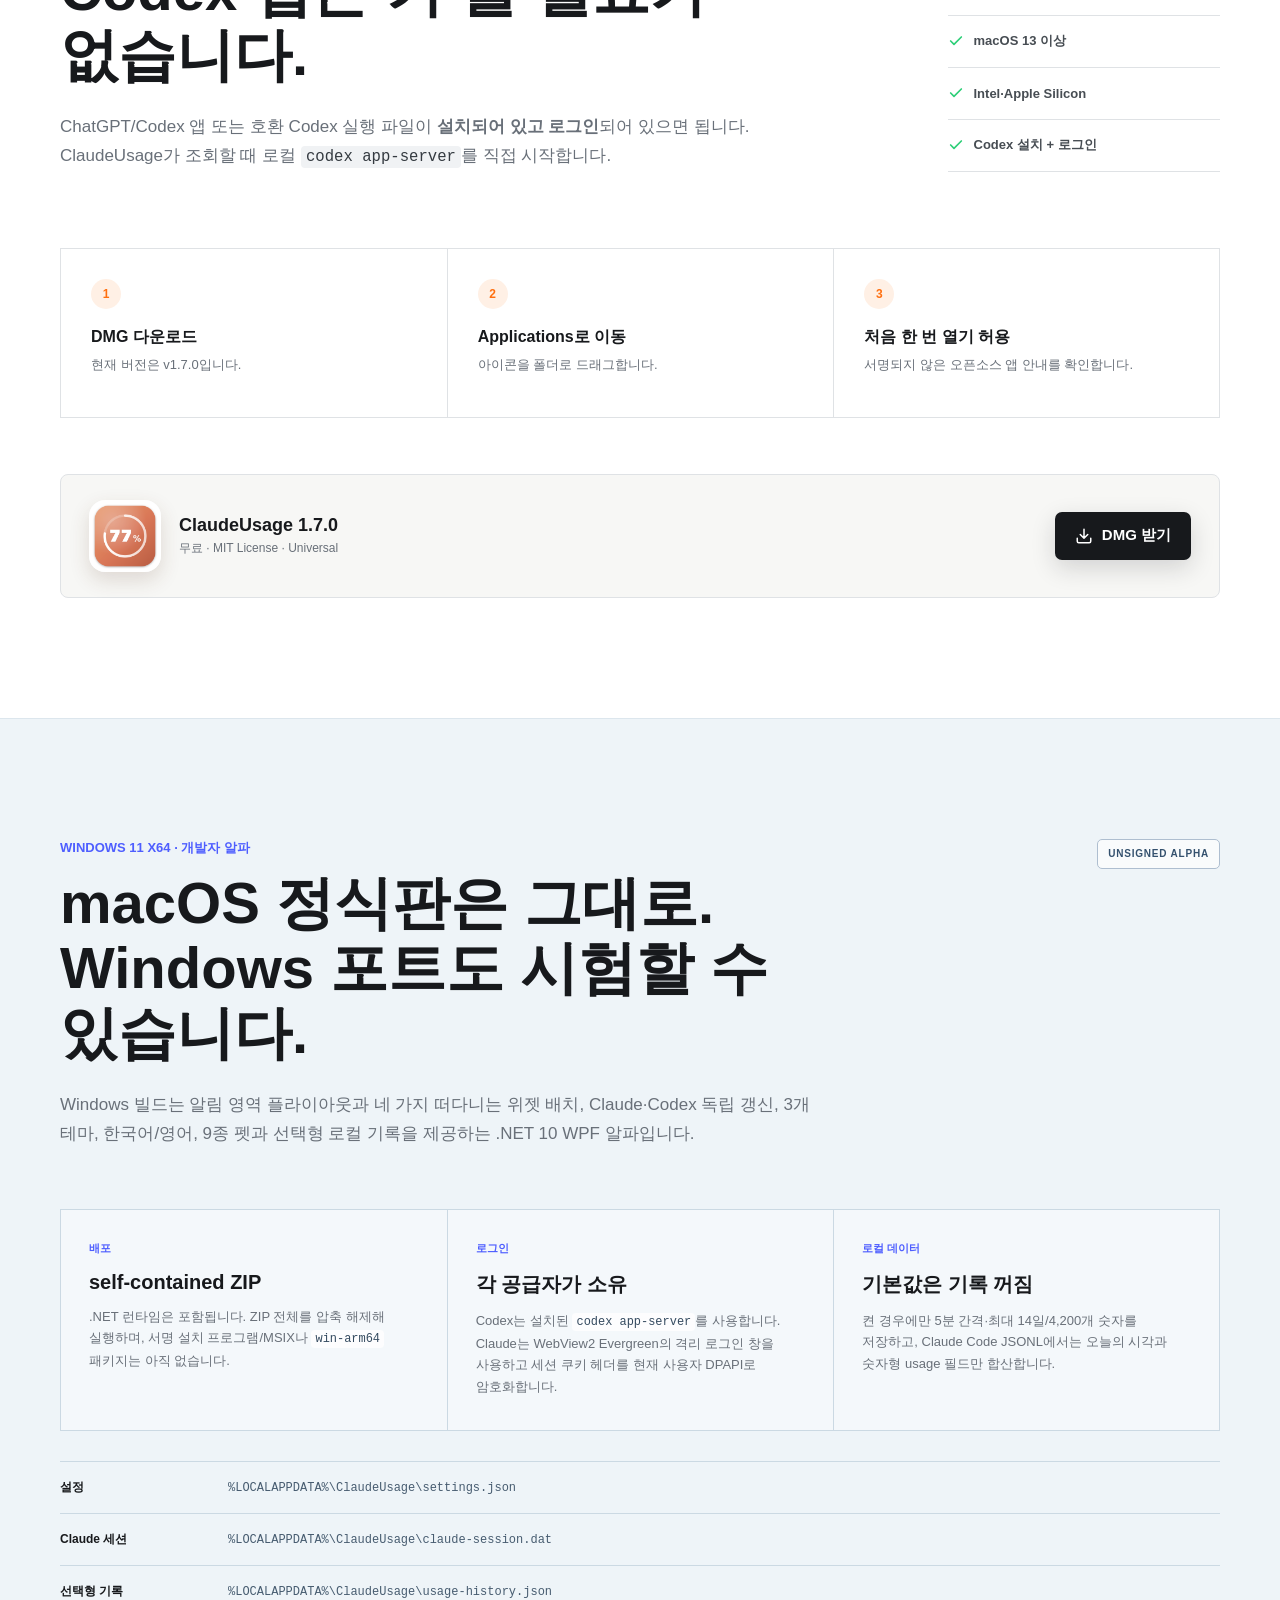
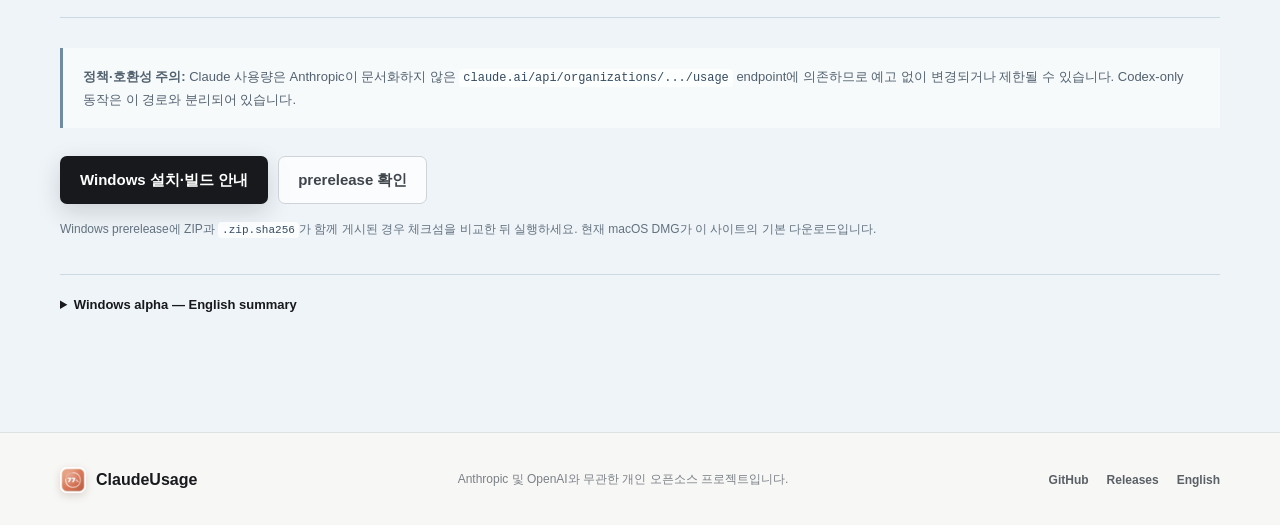
==== commit 2352091a: "feat: 1.7.0 gauge themes, service visibility, site and screenshots" ====
--- a/docs/index.html
+++ b/docs/index.html
@@ -4,17 +4,17 @@
     <meta charset="utf-8">
     <meta name="viewport" content="width=device-width, initial-scale=1">
     <meta name="theme-color" content="#f7f7f5">
-    <meta name="description" content="ClaudeUsage 1.6.3: 최신 ChatGPT/Codex 앱의 연결 호환성을 개선했습니다. Claude와 Codex 사용량을 macOS 메뉴바와 위젯에서 확인하세요.">
+    <meta name="description" content="ClaudeUsage 1.7.0: 도넛·헤일로 바·오라 세 가지 게이지 디자인과, Claude나 Codex 중 쓰는 서비스만 표시하는 옵션을 추가했습니다. Claude와 Codex 사용량을 macOS 메뉴바와 위젯에서 확인하세요.">
     <meta property="og:title" content="ClaudeUsage for macOS">
-    <meta property="og:description" content="최신 ChatGPT/Codex 앱 사용량 조회 복구. ClaudeUsage 1.6.3 for macOS.">
+    <meta property="og:description" content="세 가지 게이지 디자인과 표시할 서비스 선택. ClaudeUsage 1.7.0 for macOS.">
     <meta property="og:type" content="website">
     <meta property="og:url" content="https://jaewoo4200.github.io/ClaudeUsage/">
-    <meta property="og:image" content="https://jaewoo4200.github.io/ClaudeUsage/assets/releases/1.6.2/widget-horizontal-daangn-ko.png">
+    <meta property="og:image" content="https://jaewoo4200.github.io/ClaudeUsage/assets/releases/1.7.0/widget-horizontal-daangn-ko.png">
     <meta name="twitter:card" content="summary_large_image">
     <title>ClaudeUsage - Claude와 Codex 사용량을 메뉴바에서</title>
     <link rel="canonical" href="https://jaewoo4200.github.io/ClaudeUsage/">
     <link rel="icon" type="image/png" href="assets/app-icon.png">
-    <link rel="stylesheet" href="styles.css?v=1.6.2">
+    <link rel="stylesheet" href="styles.css?v=1.7.0">
   </head>
   <body>
     <a class="skip-link" href="#main">본문으로 건너뛰기</a>
@@ -46,16 +46,16 @@
         <h1>ClaudeUsage</h1>
         <p class="hero-lead">Claude·Codex 사용량과 주간 내역,<br>오늘 토큰까지 한곳에서.</p>
         <div class="hero-actions">
-          <a class="button button-primary" href="https://github.com/jaewoo4200/ClaudeUsage/releases/download/v1.6.3/ClaudeUsage-1.6.3.dmg">
+          <a class="button button-primary" href="https://github.com/jaewoo4200/ClaudeUsage/releases/download/v1.7.0/ClaudeUsage-1.7.0.dmg">
             <svg class="icon" viewBox="0 0 24 24" aria-hidden="true"><path d="M21 15v4a2 2 0 0 1-2 2H5a2 2 0 0 1-2-2v-4M7 10l5 5 5-5M12 15V3"/></svg>
-            <span>macOS v1.6.3 다운로드</span>
+            <span>macOS v1.7.0 다운로드</span>
           </a>
-          <a class="button button-secondary" href="https://github.com/jaewoo4200/ClaudeUsage/releases/tag/v1.6.3" target="_blank" rel="noreferrer">
+          <a class="button button-secondary" href="https://github.com/jaewoo4200/ClaudeUsage/releases/tag/v1.7.0" target="_blank" rel="noreferrer">
             릴리스 노트
             <svg class="icon" viewBox="0 0 24 24" aria-hidden="true"><path d="M7 17 17 7M7 7h10v10"/></svg>
           </a>
         </div>
-        <p class="download-meta">4.1MB DMG · Intel + Apple Silicon · 오픈소스</p>
+        <p class="download-meta"><!-- TODO(릴리스): 빌드한 DMG 크기로 바꾸기 -->〔N〕MB DMG · Intel + Apple Silicon · 오픈소스</p>
       </div>
 
       <div class="hero-stage" aria-label="ClaudeUsage 가로 위젯 미리보기">
@@ -64,7 +64,7 @@
           <img src="assets/menu-label.png" alt="Claude 68%, Codex 20% 메뉴바 표시">
         </div>
         <picture>
-          <img class="hero-widget" src="assets/releases/1.6.2/widget-horizontal-daangn-ko.png" alt="Claude, Codex와 선택한 펫이 함께 보이는 ClaudeUsage 가로 위젯">
+          <img class="hero-widget" src="assets/releases/1.7.0/widget-horizontal-daangn-ko.png" alt="Claude, Codex 사용량과 선택한 펫이 도넛 게이지로 함께 보이는 ClaudeUsage 가로 위젯">
         </picture>
       </div>
     </header>
@@ -82,22 +82,36 @@
       <section class="section release-section" id="whats-new">
         <div class="section-inner">
           <div class="section-heading compact">
-            <p class="kicker">macOS 1.6.3 · Codex 연결 호환성 개선</p>
-            <h2>어디서 썼는지.<br>언제 집계됐는지.</h2>
-            <p>Claude의 서비스별 사용 비율과 Codex의 토큰 집계 상태를 구분해 보여줍니다. 아래 화면은 실제 앱을 데모 데이터로 렌더링한 예시입니다.</p>
-          </div>
-          <p class="release-note"><strong>앱 업데이트 후 Codex가 연결되지 않나요?</strong> 1.6.3은 새 ChatGPT/Codex 앱 내부의 실행 파일 위치를 지원합니다. 기존 설치 경로도 유지하고, 초기화권 상세가 비어 있어도 사용량을 조회합니다. 계정이나 기록을 초기화할 필요 없이 ClaudeUsage만 업데이트하세요.</p>
+            <p class="kicker">macOS 1.7.0 · 새 게이지 디자인과 표시할 서비스</p>
+            <h2>세 가지 게이지.<br>필요한 서비스만.</h2>
+            <p>도넛, 헤일로 바, 오라 중에서 게이지를 고르고, Claude와 Codex 중 쓰는 서비스만 켜 둘 수 있습니다. 아래 화면은 실제 앱을 데모 데이터로 렌더링한 예시입니다.</p>
+          </div>
+          <div class="release-shots release-themes">
+            <figure>
+              <img src="assets/releases/1.7.0/theme-daangn-ko.png" alt="도넛 테마: 5시간 38%, 7일 71%, Claude Fable 24%를 고리와 큰 숫자로 표시한 Claude 사용량" loading="lazy">
+              <figcaption><strong>도넛</strong><span>사용률이 오를수록 고리가 파랑에서 주황, 빨강으로 이어집니다.</span></figcaption>
+            </figure>
+            <figure>
+              <img src="assets/releases/1.7.0/theme-toss-ko.png" alt="헤일로 바 테마: 빛이 번지는 그라데이션 막대 위에 남은 시간과 사용률을 표시한 Claude 사용량" loading="lazy">
+              <figcaption><strong>헤일로 바</strong><span>막대 둘레로 빛이 번지고, 남은 시간과 %를 막대 높이에 맞춰 크게 표시합니다.</span></figcaption>
+            </figure>
+            <figure>
+              <img src="assets/releases/1.7.0/theme-hybrid-ko.png" alt="오라 테마: 막대 없이 사용률만큼 퍼지는 빛 위에 남은 시간과 사용률을 표시한 Claude 사용량" loading="lazy">
+              <figcaption><strong>오라</strong><span>막대 테두리 없이 사용률만큼 빛이 퍼지고, 그 위에 숫자를 표시합니다.</span></figcaption>
+            </figure>
+          </div>
+          <p class="release-note"><strong>테마를 바꿔도 창 크기는 그대로입니다.</strong> 세 테마의 드롭다운과 위젯 높이가 같습니다. 주황과 빨강은 경고와 위험에만 쓰고, 버튼과 선택 표시는 각 테마의 여유 단계 색을 씁니다. 남은 시간은 0이 된 앞 단위를 빼고 표시하며, 설정 창의 로고도 고른 테마에 맞춰 바뀝니다.</p>
           <div class="release-shots">
             <figure>
-              <img src="assets/releases/1.6.2/breakdown-daangn-ko.png" alt="Claude Code 72%, 채팅 20%, Cowork 6%, 기타 2%의 주간 사용 구성 예시" loading="lazy">
-              <figcaption><strong>주간 사용량의 서비스별 비율</strong><span>이미 사용한 주간량의 구성입니다. 별도 한도나 펫의 최고 사용률에 포함하지 않습니다.</span></figcaption>
-            </figure>
-            <figure>
-              <img src="assets/releases/1.6.2/tokens-daangn-ko.png" alt="오늘 토큰 집계 대기와 Codex의 최근 서버 집계를 날짜별로 구분한 상세 화면 예시" loading="lazy">
-              <figcaption><strong>0과 집계 대기는 다릅니다</strong><span>서비스별 정확한 토큰 수를 확인하고, 오늘 값이 없으면 최근 서버 집계를 별도로 봅니다.</span></figcaption>
-            </figure>
-          </div>
-          <p class="release-note">한쪽 값만 확인되면 일부 집계로 표시합니다. 자정 전날 캐시와 뒤늦게 도착한 누적값이 최근 증가량에 잘못 섞이는 문제도 수정했습니다. Codex는 현재 연동 응답에 서비스별 구성 비율을 제공하지 않습니다.</p>
+              <img src="assets/releases/1.7.0/settings-services-ko.png" alt="설정의 표시할 서비스에서 Claude만 켜고 Codex를 끈 화면. 계정 목록의 Codex에 숨김 표시가 붙어 있음" loading="lazy">
+              <figcaption><strong>표시할 서비스</strong><span>끈 서비스는 메뉴바, 드롭다운, 위젯에서 빠지고 사용량도 조회하지 않습니다. 하나만 켜면 위젯은 배치와 상관없이 한 장으로 표시합니다.</span></figcaption>
+            </figure>
+            <figure>
+              <img src="assets/releases/1.7.0/breakdown-ko.png" alt="7일 줄의 구성을 펼쳐 Code 72%, 채팅 20%, Cowork 6%, 기타 2%로 나눠 보여주는 Claude 사용량" loading="lazy">
+              <figcaption><strong>7일 줄 안에서 보는 주간 구성</strong><span>"구성" 버튼으로 펼치면 7일 게이지가 Code, 채팅, Cowork, 기타 색으로 나뉩니다. 별도 한도나 펫의 최고 사용률에는 포함하지 않습니다.</span></figcaption>
+            </figure>
+          </div>
+          <p class="release-note">위젯을 끌어도 움직이지 않던 문제를 고쳤고, 옮긴 위치는 다음 실행에도 유지됩니다. 고른 테마와 사용 기록 등 기존 설정은 업데이트 후에도 그대로입니다. 사용량을 가져오는 방식은 1.6.3과 같습니다.</p>
         </div>
       </section>
 
@@ -106,7 +120,7 @@
           <div class="section-heading">
             <p class="kicker">두 계정, 한 화면</p>
             <h2>웹을 오가지 않아도<br>남은 여유가 보입니다.</h2>
-            <p>Claude와 Codex를 독립적으로 조회합니다. 한쪽 연결이 끊겨도 다른 쪽 사용량은 그대로 유지됩니다.</p>
+            <p>Claude와 Codex를 독립적으로 조회합니다. 한쪽 연결이 끊겨도 다른 쪽 사용량은 그대로 유지되고, 한쪽만 쓴다면 설정에서 다른 쪽을 꺼 둘 수 있습니다.</p>
           </div>
 
           <div class="provider-layout">
@@ -115,7 +129,7 @@
               <dl class="source-list">
                 <div>
                   <dt><span class="source-mark claude"></span>Claude</dt>
-                  <dd>5시간, 7일, Fable과 모델별 한도. v1.6.0부터 Code·채팅·Cowork 주간 사용 내역도 표시합니다.</dd>
+                  <dd>5시간, 7일, Fable과 모델별 한도. 7일 줄에서 Code·채팅·Cowork 주간 사용 구성을 펼쳐 볼 수 있습니다.</dd>
                 </div>
                 <div>
                   <dt><span class="source-mark codex"></span>Codex</dt>
@@ -128,8 +142,8 @@
               </dl>
             </div>
             <figure class="product-shot dropdown-shot">
-              <img src="assets/releases/1.6.2/dropdown-daangn-ko.png" alt="선택한 펫과 Claude, Codex 사용량이 표시된 메뉴바 드롭다운">
-              <figcaption>메뉴바를 누르면 세부 한도와 연결 상태를 바로 확인할 수 있습니다.</figcaption>
+              <img src="assets/releases/1.7.0/dropdown-daangn-ko.png" alt="선택한 펫과 Claude, Codex 사용량이 도넛 게이지로 표시된 메뉴바 드롭다운">
+              <figcaption>메뉴바를 누르면 세부 한도와 남은 시간을 바로 확인할 수 있습니다. 서비스 이름에 마우스를 올리면 연결 상태가 보입니다.</figcaption>
             </figure>
           </div>
         </div>
@@ -140,21 +154,21 @@
           <div class="section-heading compact">
             <p class="kicker">내 화면에 맞게</p>
             <h2>세로, 가로, 전환, 분리.</h2>
-            <p>작업 공간과 확인 습관에 맞춰 네 가지 위젯 배치를 고를 수 있습니다. 가로 배치는 사용량·주간 내역을 위에, 펫·요약 정보를 아래에 나란히 배치합니다.</p>
+            <p>작업 공간과 확인 습관에 맞춰 네 가지 위젯 배치를 고를 수 있습니다. 가로 배치는 두 서비스의 사용량을 위에, 펫·요약 정보를 아래에 나란히 배치합니다. 위젯은 끌어서 옮길 수 있고, 옮긴 위치는 다음 실행에도 유지됩니다. 서비스를 하나만 켜면 위젯은 한 장으로 표시됩니다.</p>
           </div>
 
           <div class="layout-showcase">
             <figure class="layout-main">
-              <img src="assets/releases/1.6.2/widget-horizontal-daangn-ko.png" alt="Claude와 Codex를 좌우로 배치한 가로 위젯">
-              <figcaption><strong>가로</strong><span>두 서비스의 한도와 Claude 주간 사용 내역</span></figcaption>
+              <img src="assets/releases/1.7.0/widget-horizontal-daangn-ko.png" alt="Claude와 Codex를 좌우로 배치한 가로 위젯">
+              <figcaption><strong>가로</strong><span>두 서비스의 한도와 펫·요약 정보</span></figcaption>
             </figure>
             <div class="layout-side">
               <figure>
-                <img src="assets/releases/1.6.2/widget-paged-daangn-ko.png" alt="화살표로 Claude와 Codex를 전환하는 위젯">
+                <img src="assets/releases/1.7.0/widget-paged-daangn-ko.png" alt="화살표로 Claude와 Codex를 전환하는 위젯">
                 <figcaption><strong>전환</strong><span>원래 크기에서 좌우로 넘겨 보기</span></figcaption>
               </figure>
               <figure class="settings-figure">
-                <img src="assets/settings-layout.png" alt="세로, 가로, 전환, 분리 위젯 배치 설정">
+                <img src="assets/releases/1.7.0/settings-layout-ko.png" alt="세로, 가로, 전환, 분리 위젯 배치 설정">
                 <figcaption><strong>분리</strong><span>Claude와 Codex 위젯을 따로 띄우기</span></figcaption>
               </figure>
             </div>
@@ -184,12 +198,12 @@
           <div class="history-copy">
             <p class="kicker">내 Mac 안의 14일</p>
             <h2>어느 한도가<br>빠르게 올랐는지.</h2>
-            <p>1시간, 24시간, 7일, 14일을 오가며 Claude와 Codex, Fable과 서버가 제공한 모델별 한도를 각각 비교합니다. Claude 주간 사용 내역은 주간 사용량의 서비스별 비율이며, 별도 한도나 펫의 최고 사용률에 포함하지 않습니다.</p>
-            <p>오늘 토큰은 두 서비스가 모두 집계됐을 때 합계를 표시합니다. 미제공 데이터는 0이 아닌 집계 대기로, 한쪽 수치만 있으면 일부 집계로 구분합니다. 상세 화면에서는 서비스별 정확한 수치와 Codex의 최근 서버 집계 날짜를 확인할 수 있습니다.</p>
+            <p>1시간, 24시간, 7일, 14일을 오가며 Claude와 Codex, Fable과 서버가 제공한 모델별 한도를 각각 비교합니다. Claude 주간 사용 구성은 주간 사용량의 서비스별 비율이며, 별도 한도나 펫의 최고 사용률에 포함하지 않습니다.</p>
+            <p>오늘 토큰은 표시 중인 서비스가 모두 집계됐을 때 합계를 표시합니다. 미제공 데이터는 0이 아닌 집계 대기로, 한쪽 수치만 있으면 일부 집계로 구분합니다. 상세 화면에서는 서비스별 정확한 수치와 Codex의 최근 서버 집계 날짜를 확인할 수 있습니다. 설정에서 끈 서비스는 오늘 토큰, 펫 상태, 사용 기록에서 빠집니다.</p>
             <div class="pressure-rule">
               <strong>최고 사용률 계산</strong>
               <code>max(5시간, 주간, 표시 중인 모델별 한도)</code>
-              <span>합계나 평균이 아니라 가장 큰 퍼센트 하나입니다.</span>
+              <span>합계나 평균이 아니라 가장 큰 퍼센트 하나입니다. 끈 서비스는 계산에서 뺍니다.</span>
             </div>
             <div class="sensitivity-list" aria-label="펫 민감도 기준">
               <div><strong>민감</strong><span>35% 또는 8%p/h부터 집중</span></div>
@@ -198,7 +212,7 @@
             </div>
           </div>
           <figure class="history-shot">
-            <img src="assets/history-dashboard.png" alt="Claude, Codex, Claude Fable의 24시간 사용량 그래프">
+            <img src="assets/releases/1.7.0/history-dashboard-ko.png" alt="Claude, Codex, Claude Fable의 24시간 사용량 그래프">
             <figcaption>기록은 기본으로 꺼져 있으며, 켠 동안 5분 간격으로 이 Mac에만 저장됩니다.</figcaption>
           </figure>
         </div>
@@ -209,7 +223,7 @@
           <div class="section-heading inverse">
             <p class="kicker">로컬 우선</p>
             <h2>대화 내용 대신<br>필요한 숫자만.</h2>
-            <p>프롬프트, 응답, 프로젝트명은 저장하지 않습니다. 사용량 기록은 기본으로 꺼져 있고, 켠 경우에도 이 Mac에만 최대 14일 보관됩니다.</p>
+            <p>프롬프트, 응답, 프로젝트명은 저장하지 않습니다. 사용량 기록은 기본으로 꺼져 있고, 켠 경우에도 이 Mac에만 최대 14일 보관됩니다. 설정에서 끈 서비스는 사용량을 조회하지 않습니다.</p>
             <a class="text-link" href="https://github.com/jaewoo4200/ClaudeUsage/blob/main/docs/USAGE_HISTORY_AND_POLICY.md" target="_blank" rel="noreferrer">
               데이터·정책 문서 보기
               <svg class="icon" viewBox="0 0 24 24" aria-hidden="true"><path d="M7 17 17 7M7 7h10v10"/></svg>
@@ -248,15 +262,15 @@
           </div>
 
           <ol class="install-steps">
-            <li><span>1</span><strong>DMG 다운로드</strong><p>현재 버전은 v1.6.3입니다.</p></li>
+            <li><span>1</span><strong>DMG 다운로드</strong><p>현재 버전은 v1.7.0입니다.</p></li>
             <li><span>2</span><strong>Applications로 이동</strong><p>아이콘을 폴더로 드래그합니다.</p></li>
             <li><span>3</span><strong>처음 한 번 열기 허용</strong><p>서명되지 않은 오픈소스 앱 안내를 확인합니다.</p></li>
           </ol>
 
           <div class="final-download">
             <img src="assets/app-icon.png" alt="" width="72" height="72">
-            <div><strong>ClaudeUsage 1.6.3</strong><span>무료 · MIT License · Universal</span></div>
-            <a class="button button-primary" href="https://github.com/jaewoo4200/ClaudeUsage/releases/download/v1.6.3/ClaudeUsage-1.6.3.dmg">
+            <div><strong>ClaudeUsage 1.7.0</strong><span>무료 · MIT License · Universal</span></div>
+            <a class="button button-primary" href="https://github.com/jaewoo4200/ClaudeUsage/releases/download/v1.7.0/ClaudeUsage-1.7.0.dmg">
               <svg class="icon" viewBox="0 0 24 24" aria-hidden="true"><path d="M21 15v4a2 2 0 0 1-2 2H5a2 2 0 0 1-2-2v-4M7 10l5 5 5-5M12 15V3"/></svg>
               <span>DMG 받기</span>
             </a>
--- a/docs/styles.css
+++ b/docs/styles.css
@@ -203,6 +203,8 @@
 .release-shots figcaption strong { display: block; color: var(--ink); font-size: 17px; }
 .release-shots figcaption span { display: block; margin-top: 8px; font-size: 14px; }
 .release-note { margin: 38px 0 0; padding-top: 22px; border-top: 1px solid var(--line); color: var(--muted); font-size: 14px; line-height: 1.75; }
+.release-shots.release-themes { grid-template-columns: repeat(3, minmax(0, 1fr)); gap: 36px; }
+.release-shots.release-themes img { max-width: 340px; }
 .provider-layout { margin-top: 72px; display: grid; grid-template-columns: minmax(300px, .85fr) minmax(380px, 1.15fr); align-items: center; gap: clamp(54px, 8vw, 120px); }
 .provider-identity { width: 230px; }
 .source-list { margin: 42px 0 0; }
@@ -375,6 +377,7 @@
   .section-heading > p:last-child, .mimo-copy > p, .history-copy > p { font-size: 15px; line-height: 1.7; }
   .provider-layout, .layout-showcase { margin-top: 48px; }
   .release-shots { grid-template-columns: 1fr; gap: 42px; margin-top: 38px; }
+  .release-shots.release-themes { grid-template-columns: 1fr; gap: 42px; }
   .provider-identity { width: 190px; }
   .dropdown-shot img { width: 100%; }
   .layout-side { grid-template-columns: 1fr; }
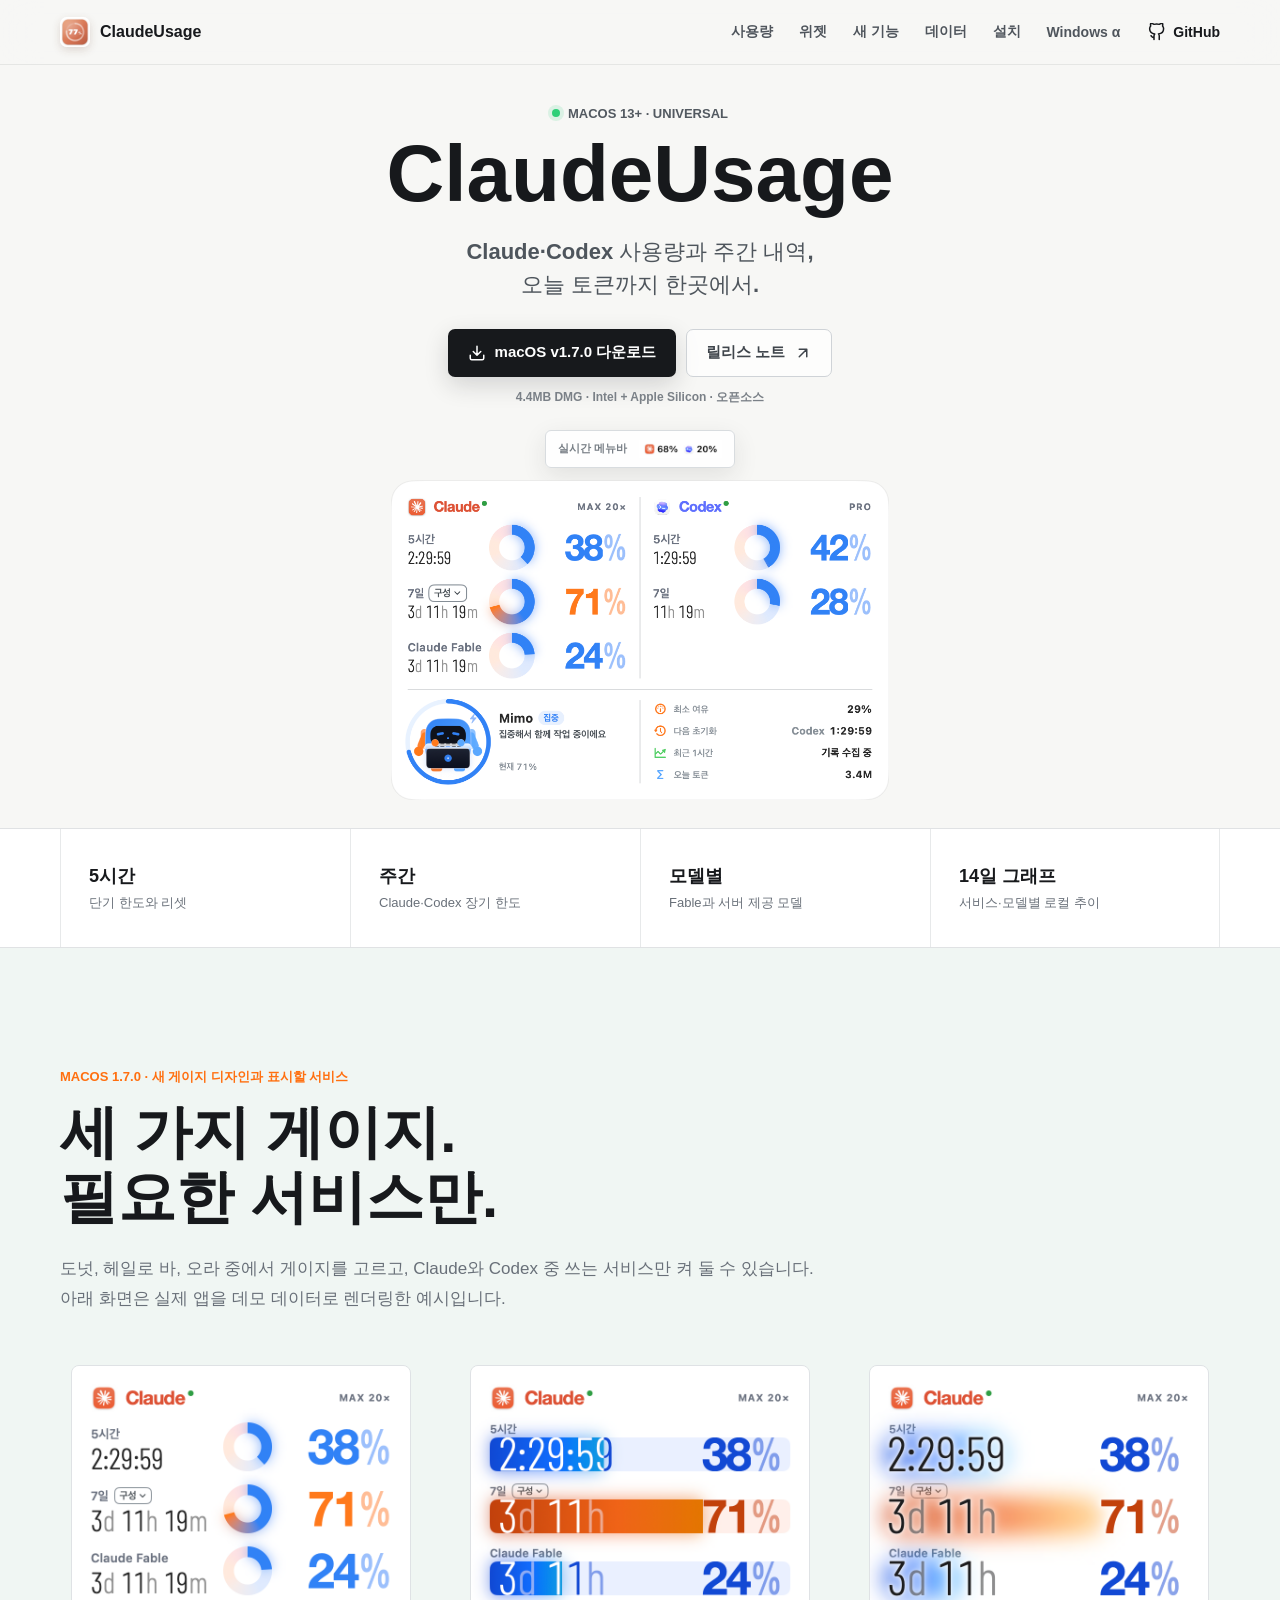
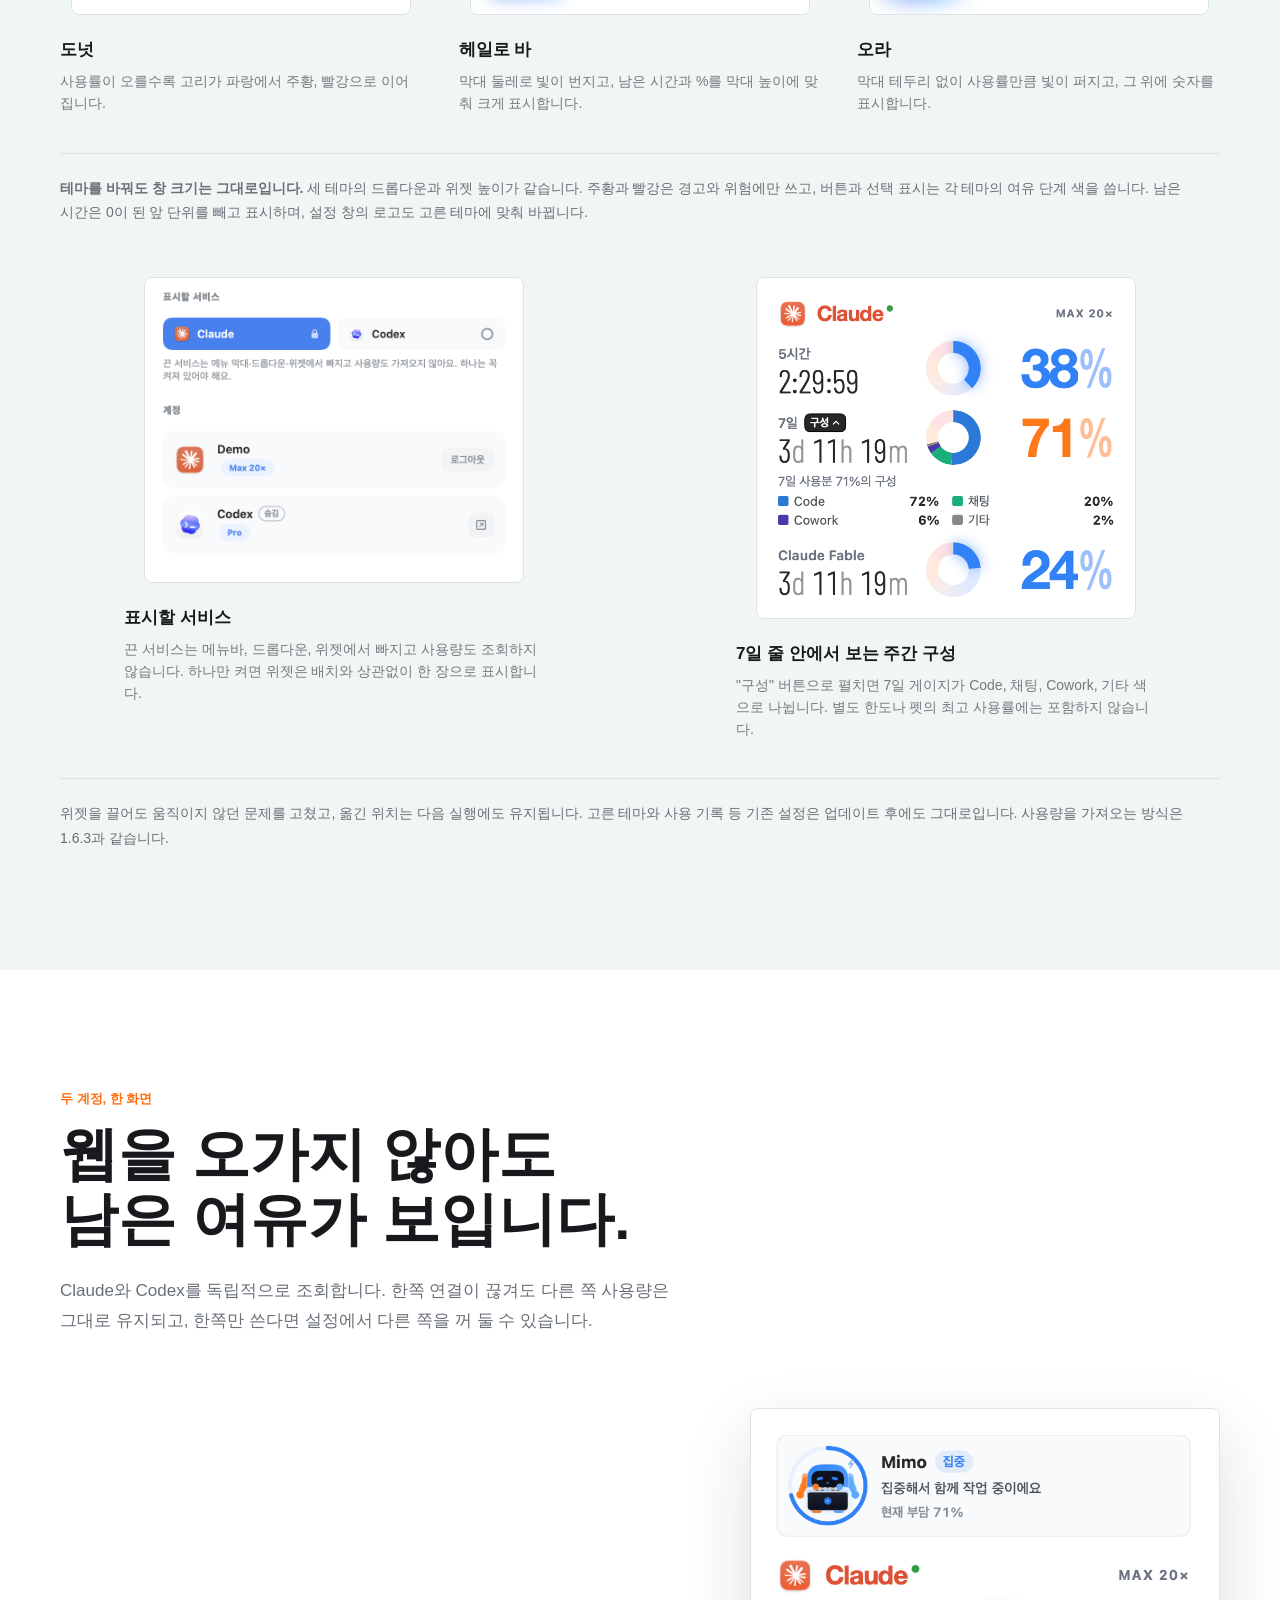
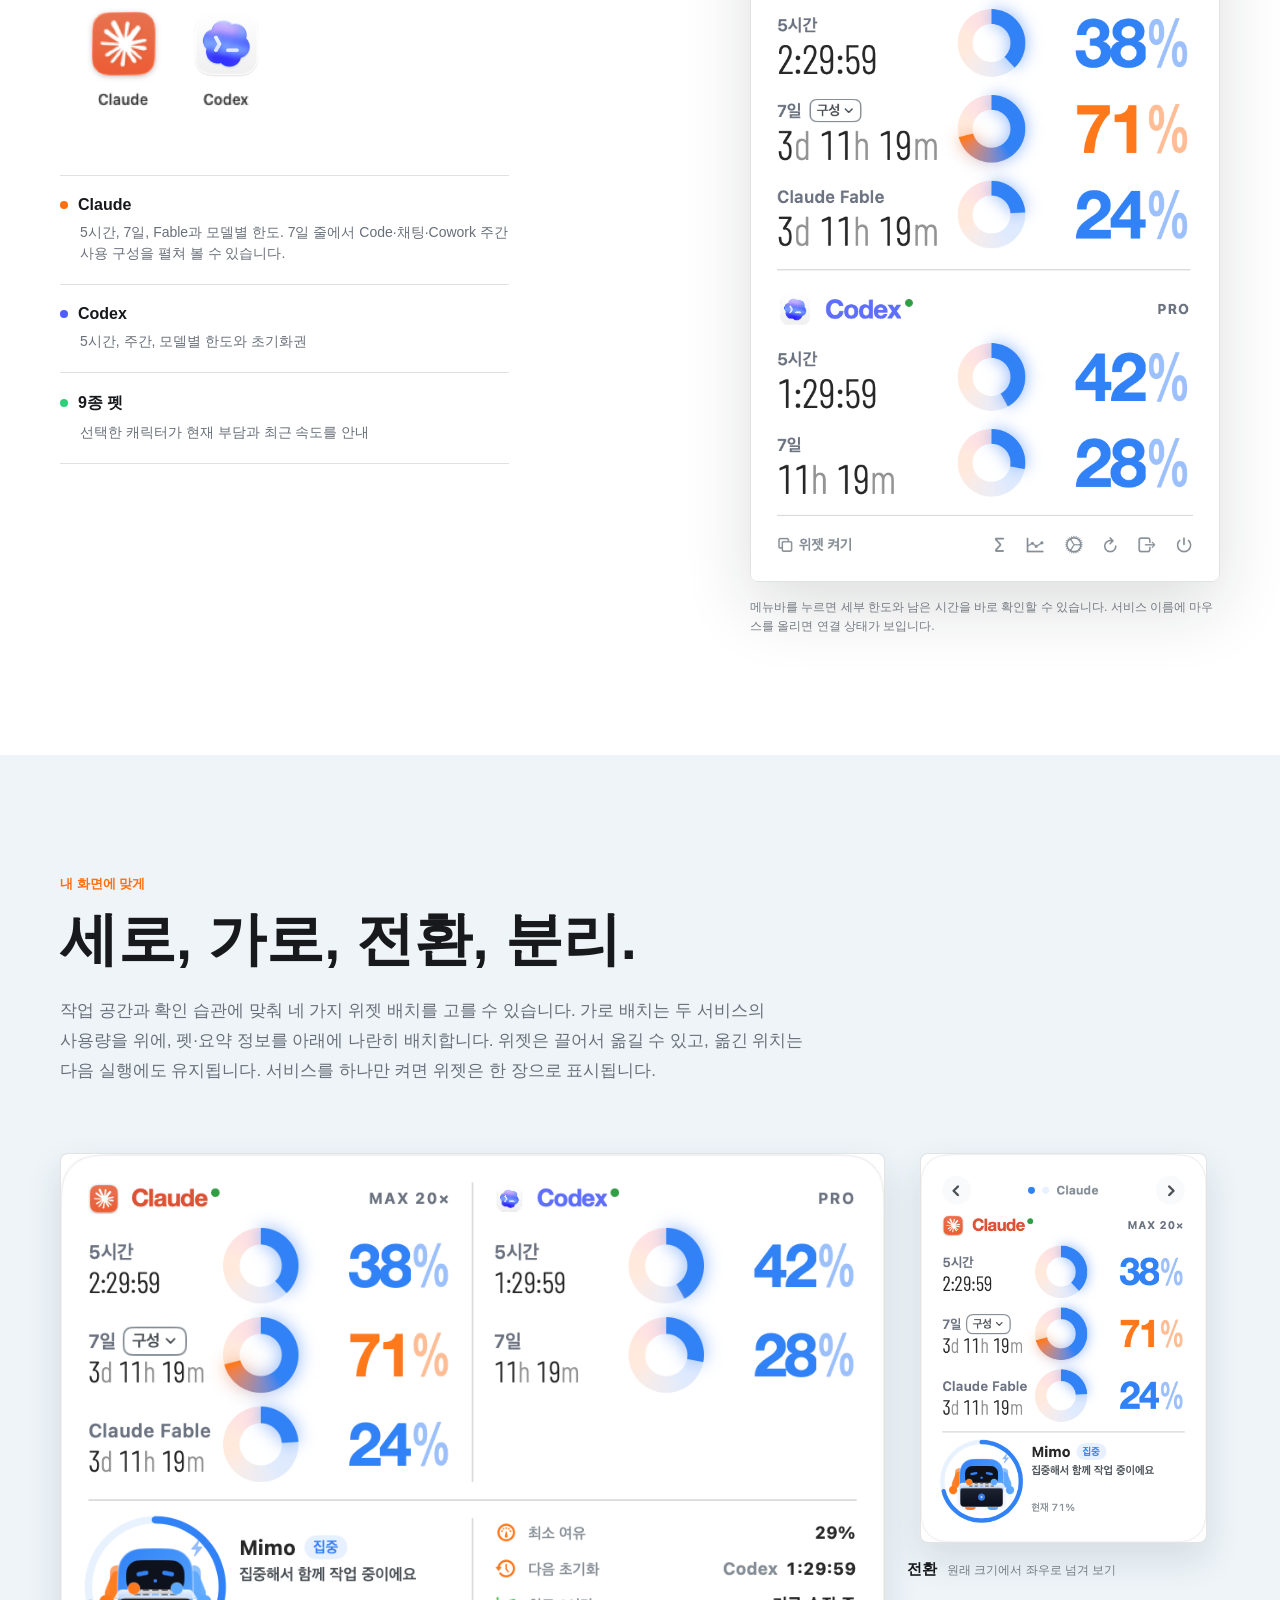
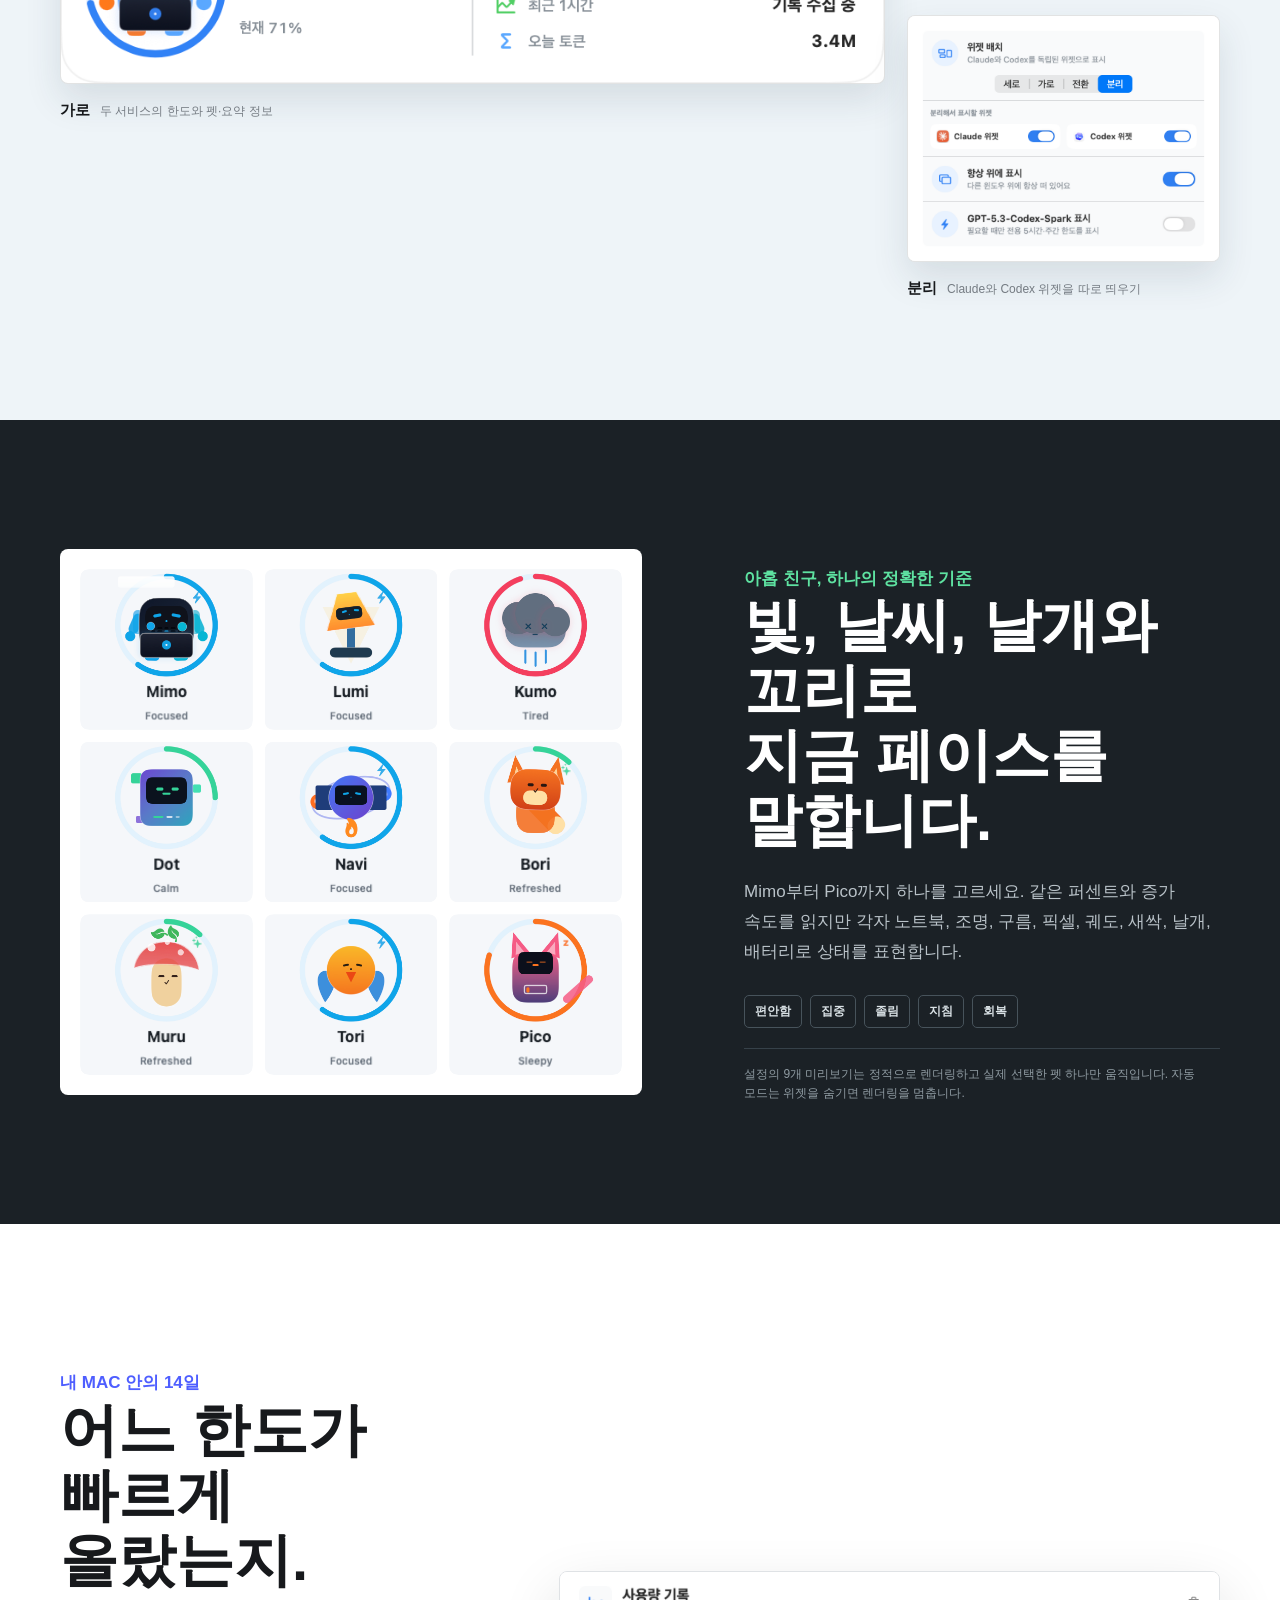
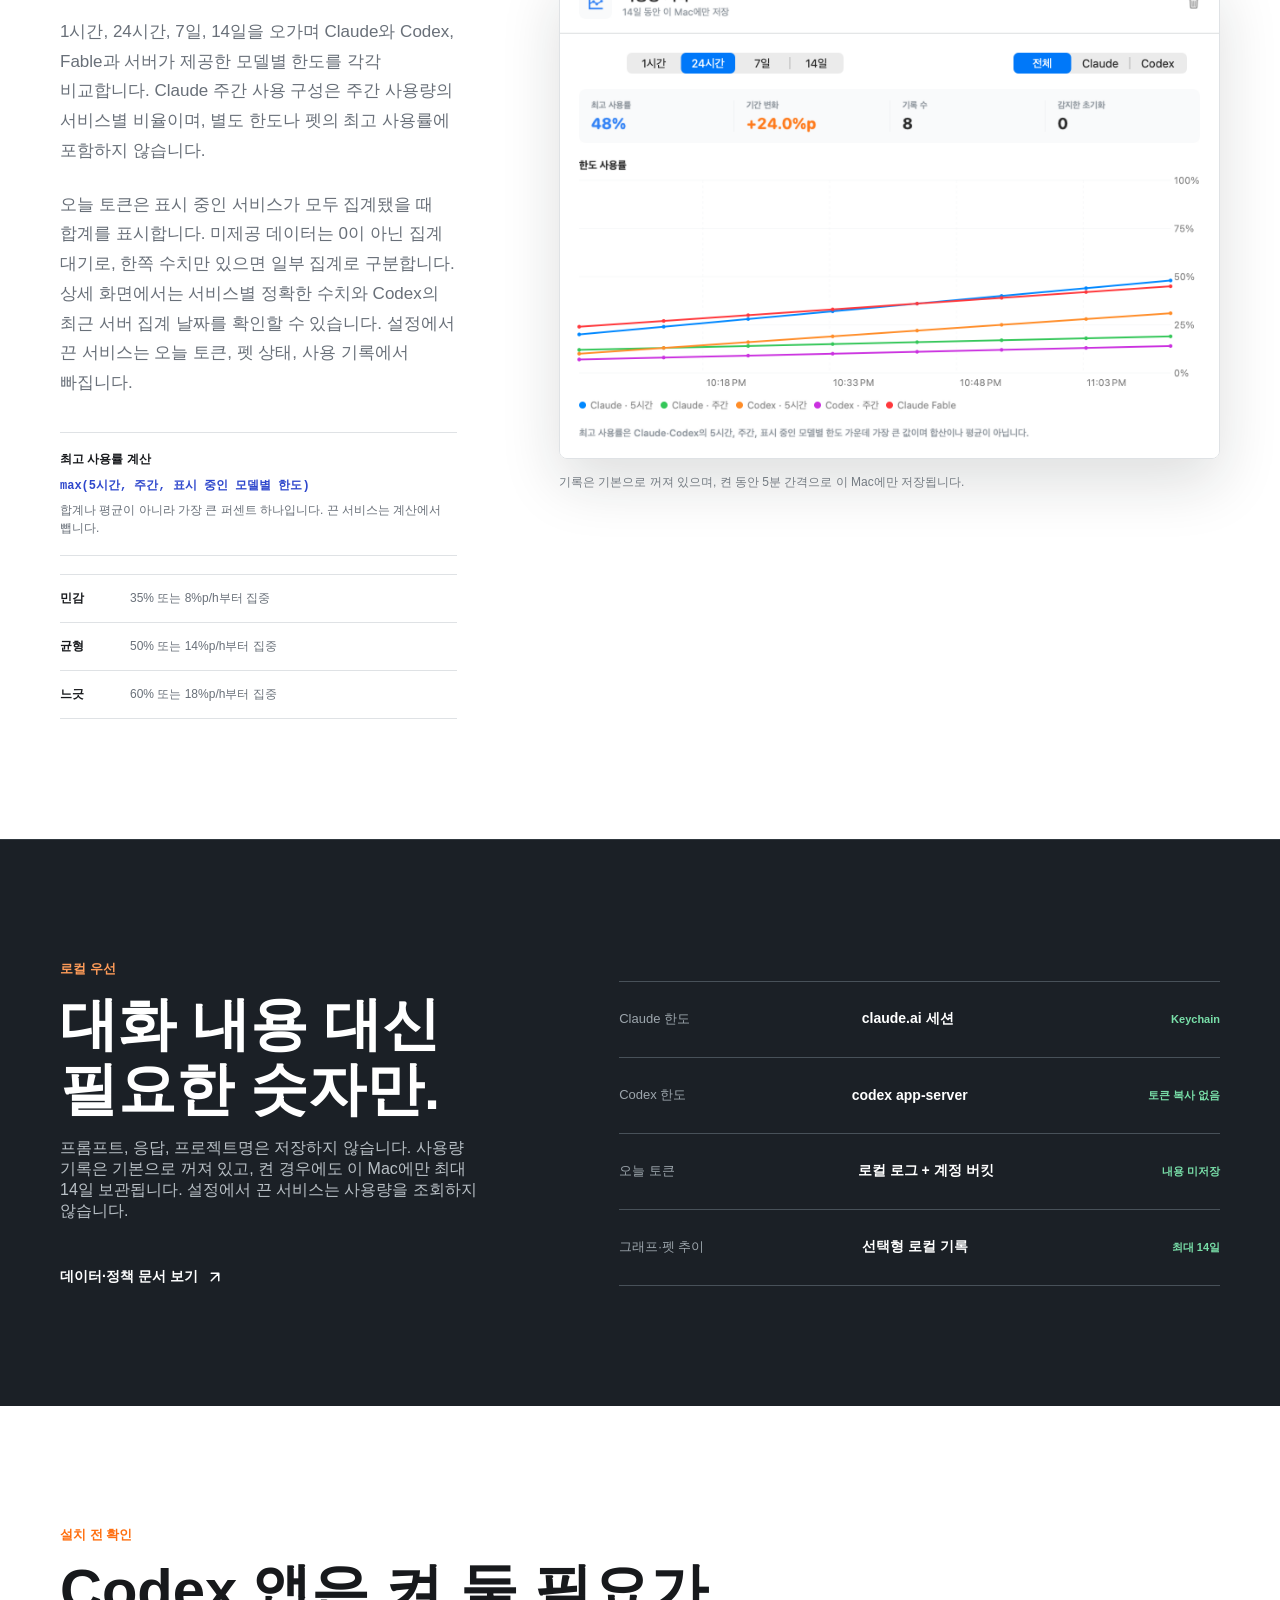
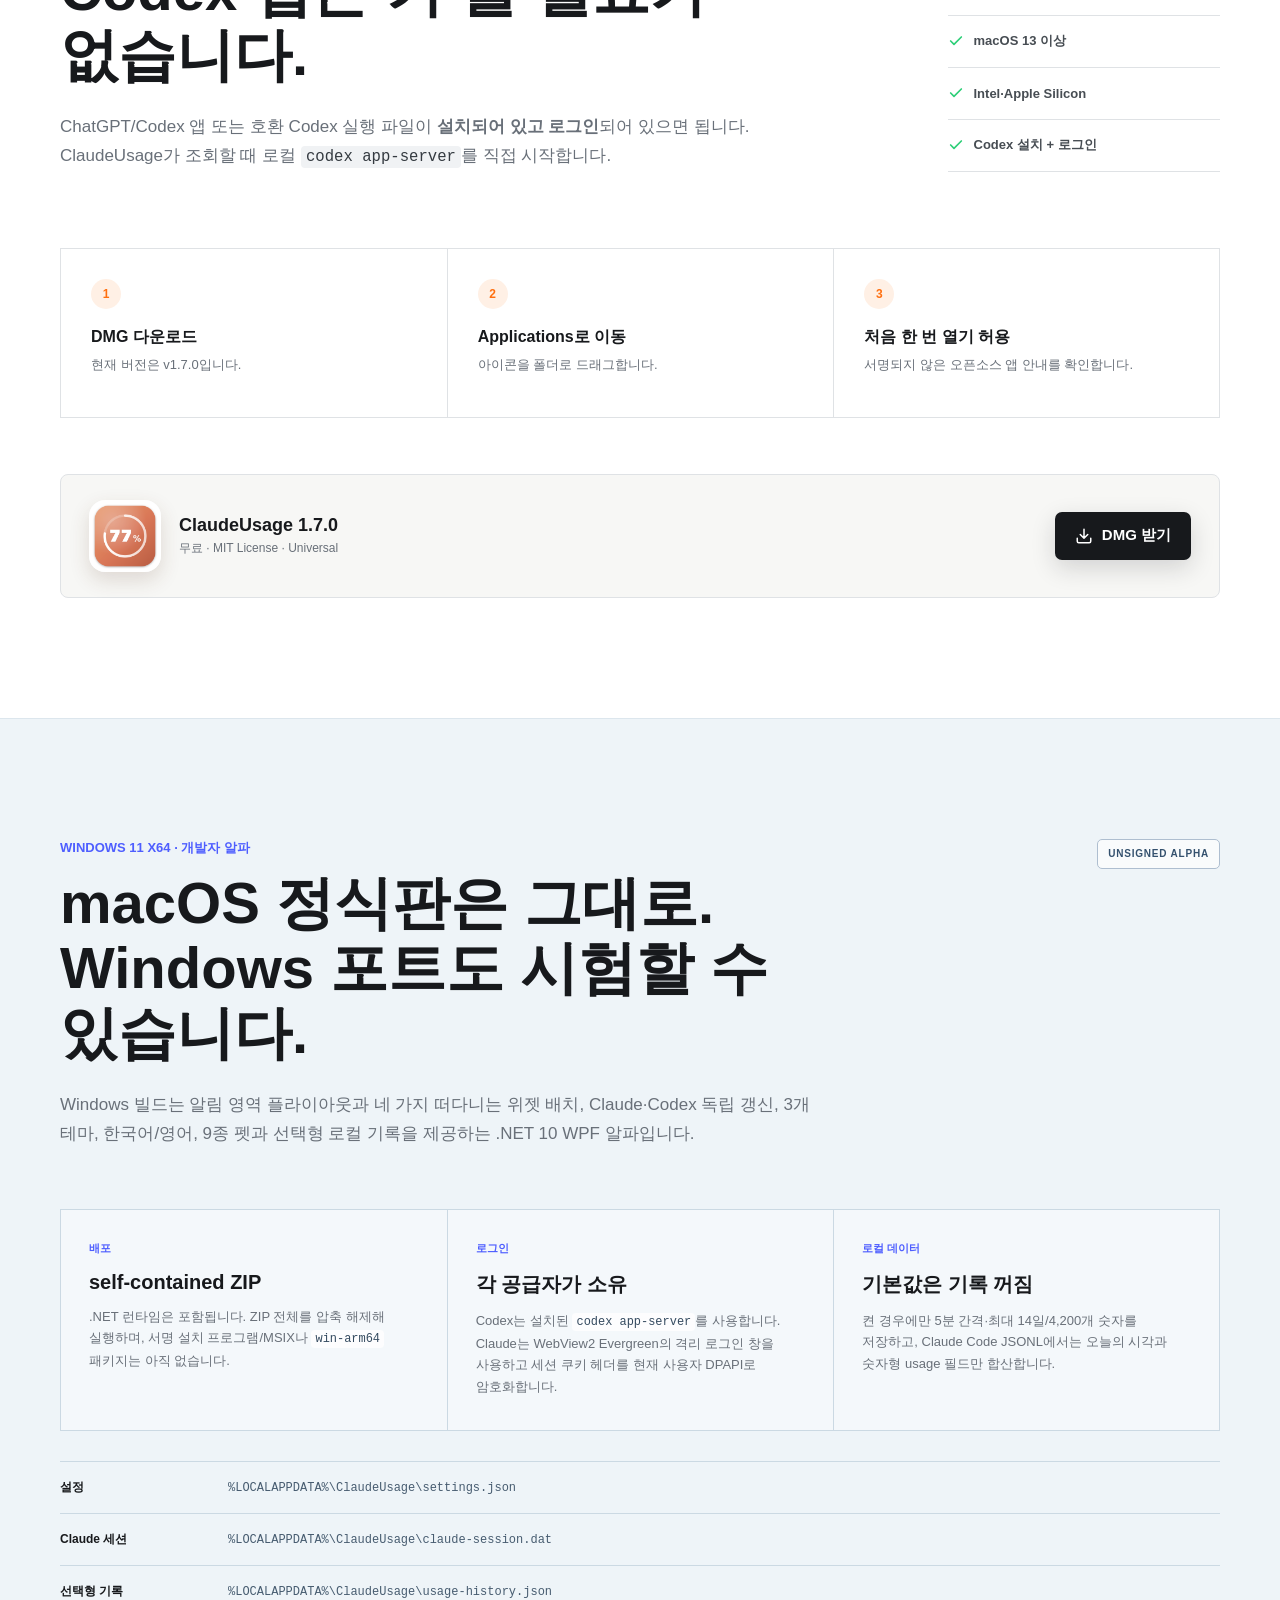
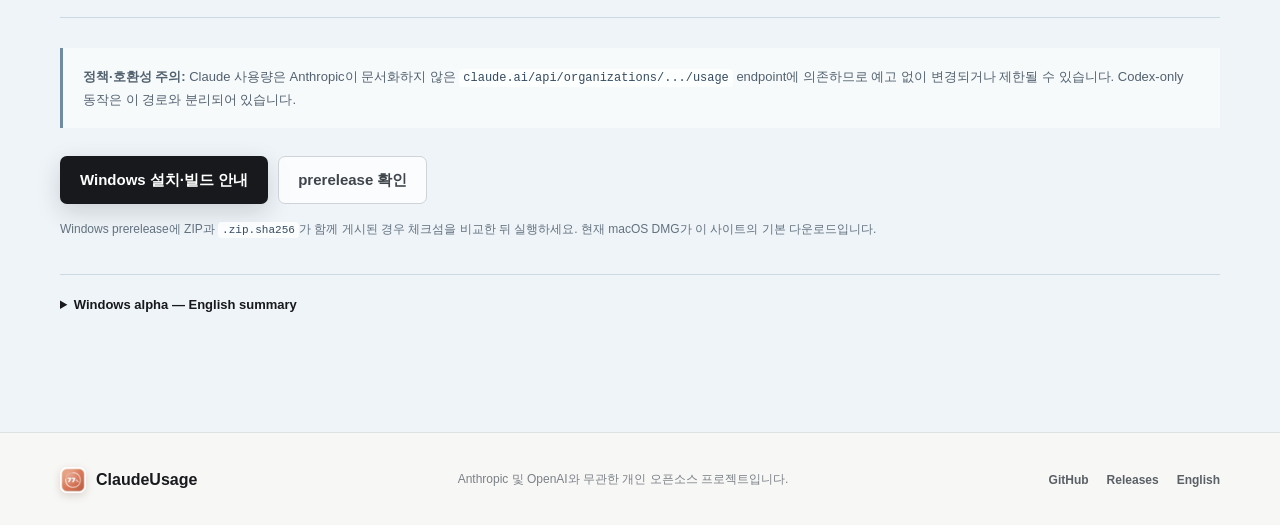
==== commit 2584544b: "docs: fill in the 1.7.0 DMG size The 1.7.0 DMG built with scripts/build-dmg.sh is 4,441,185 bytes, s" ====
--- a/docs/index.html
+++ b/docs/index.html
@@ -55,7 +55,7 @@
             <svg class="icon" viewBox="0 0 24 24" aria-hidden="true"><path d="M7 17 17 7M7 7h10v10"/></svg>
           </a>
         </div>
-        <p class="download-meta"><!-- TODO(릴리스): 빌드한 DMG 크기로 바꾸기 -->〔N〕MB DMG · Intel + Apple Silicon · 오픈소스</p>
+        <p class="download-meta">4.4MB DMG · Intel + Apple Silicon · 오픈소스</p>
       </div>
 
       <div class="hero-stage" aria-label="ClaudeUsage 가로 위젯 미리보기">
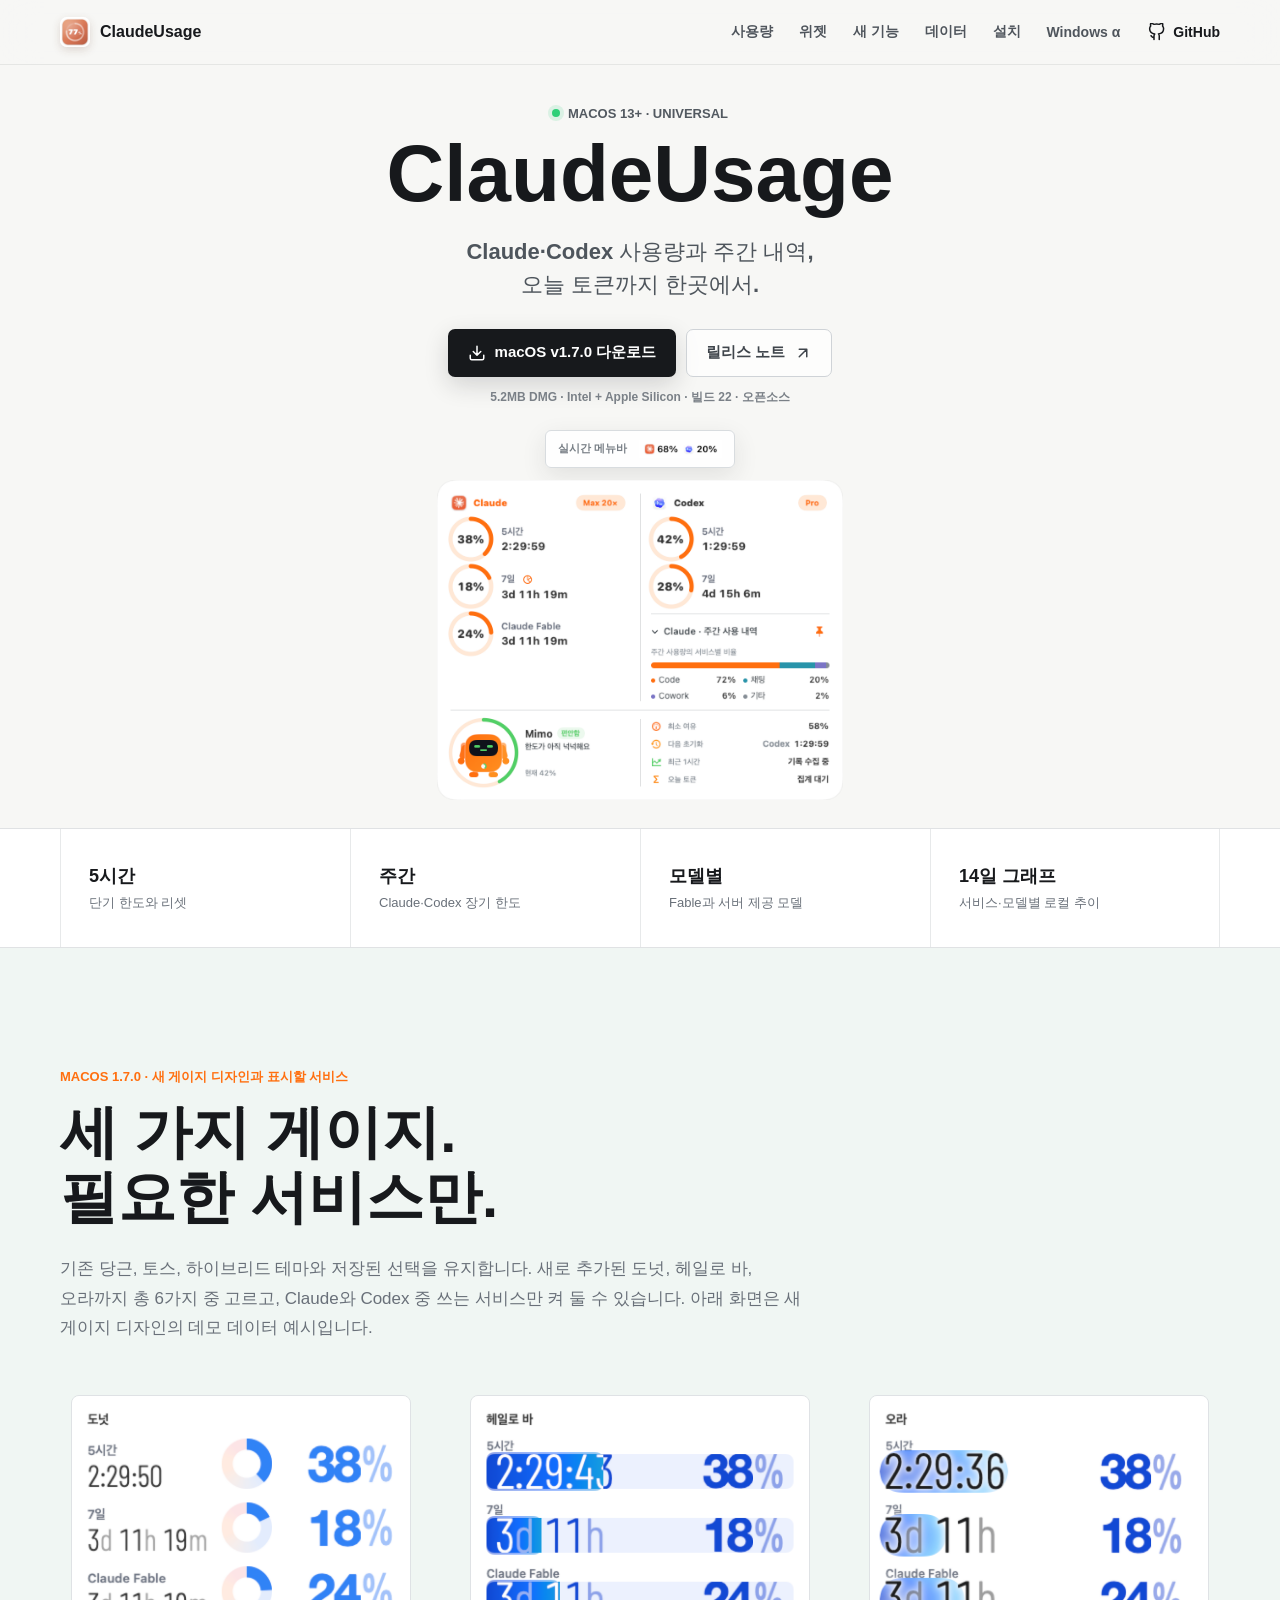
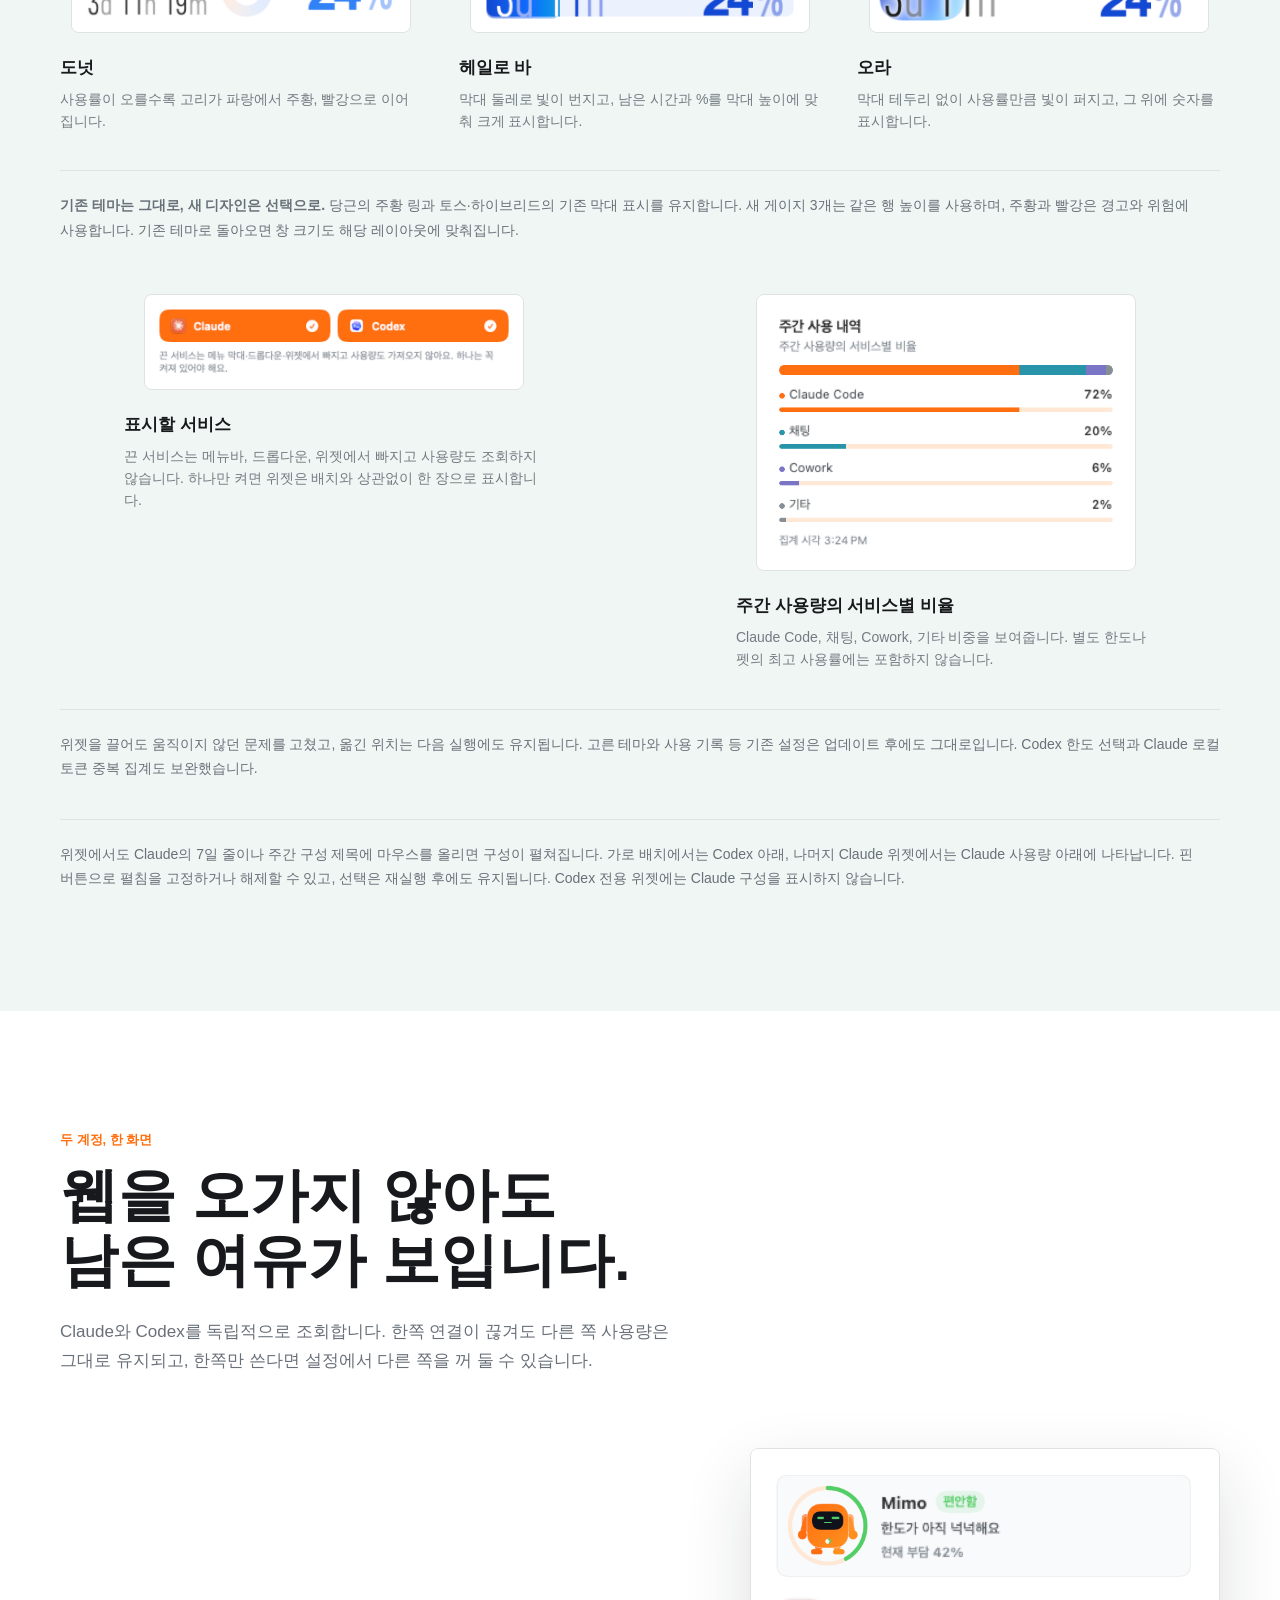
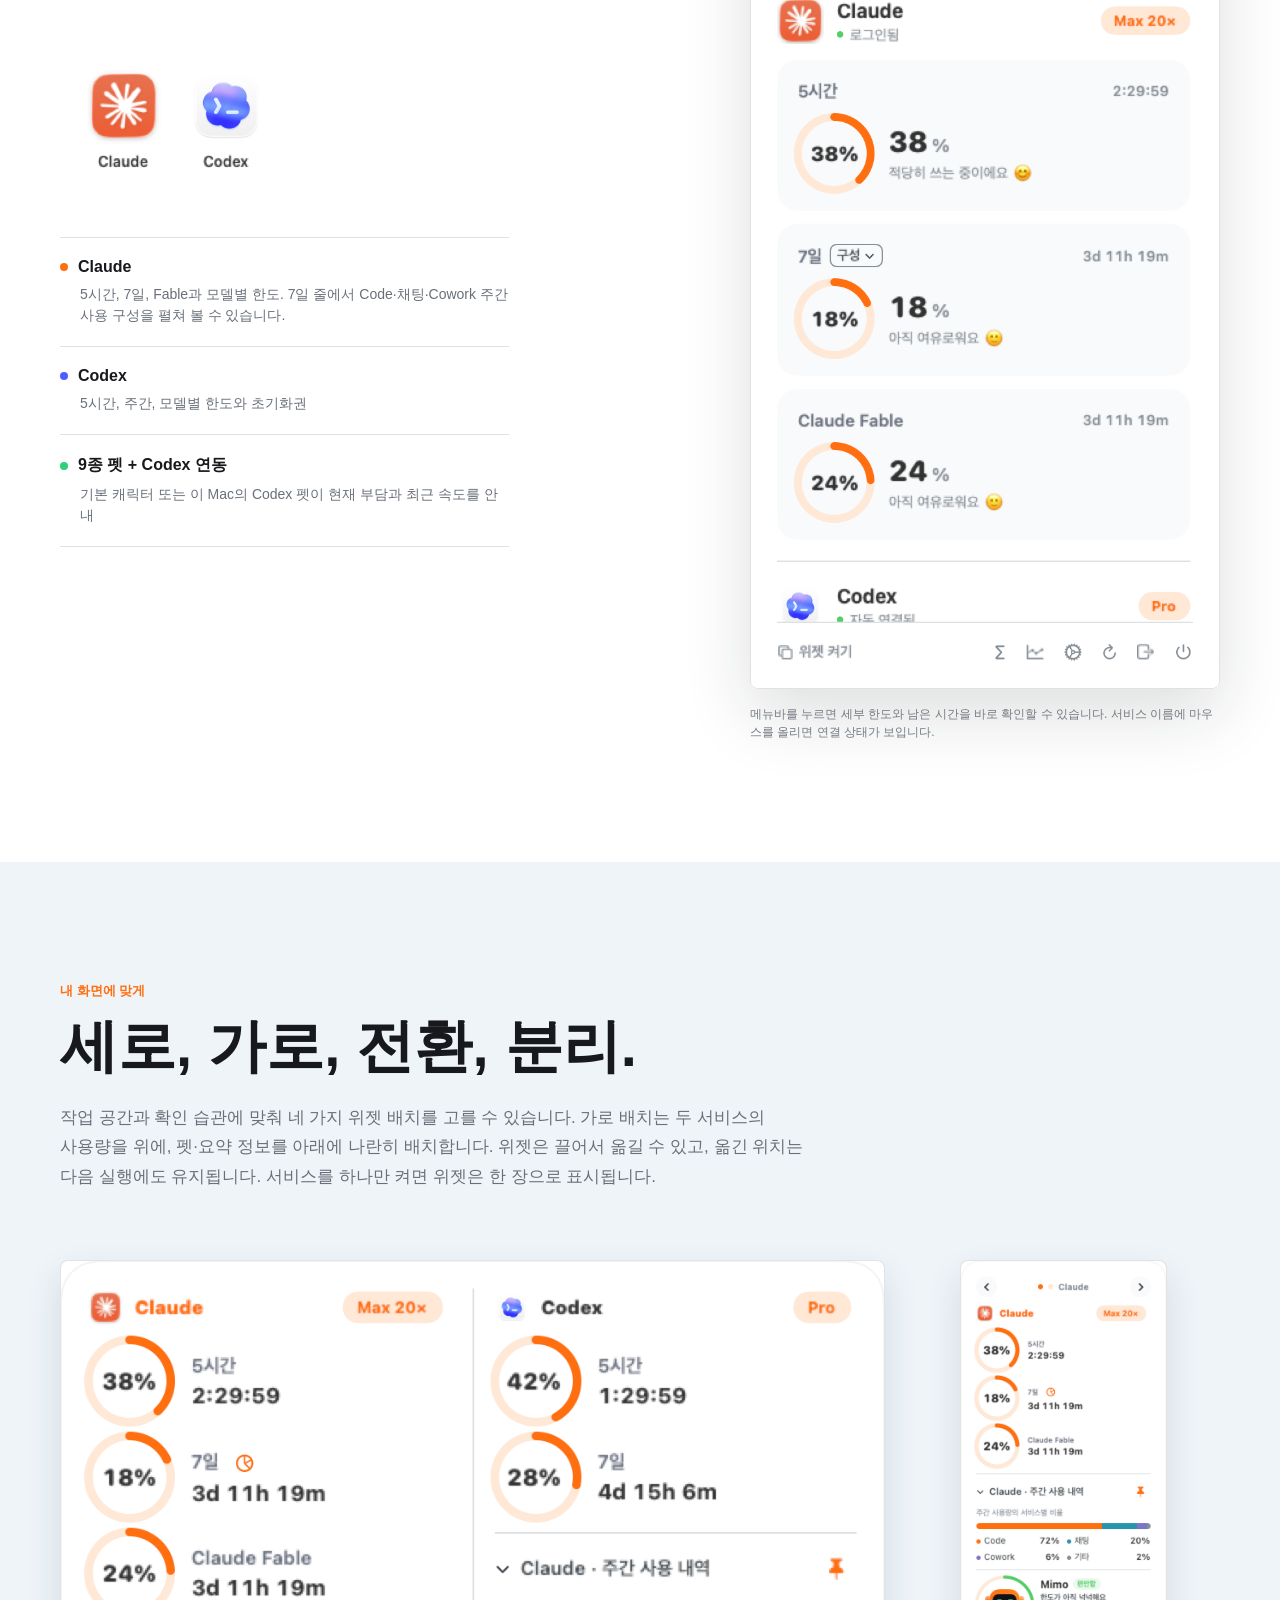
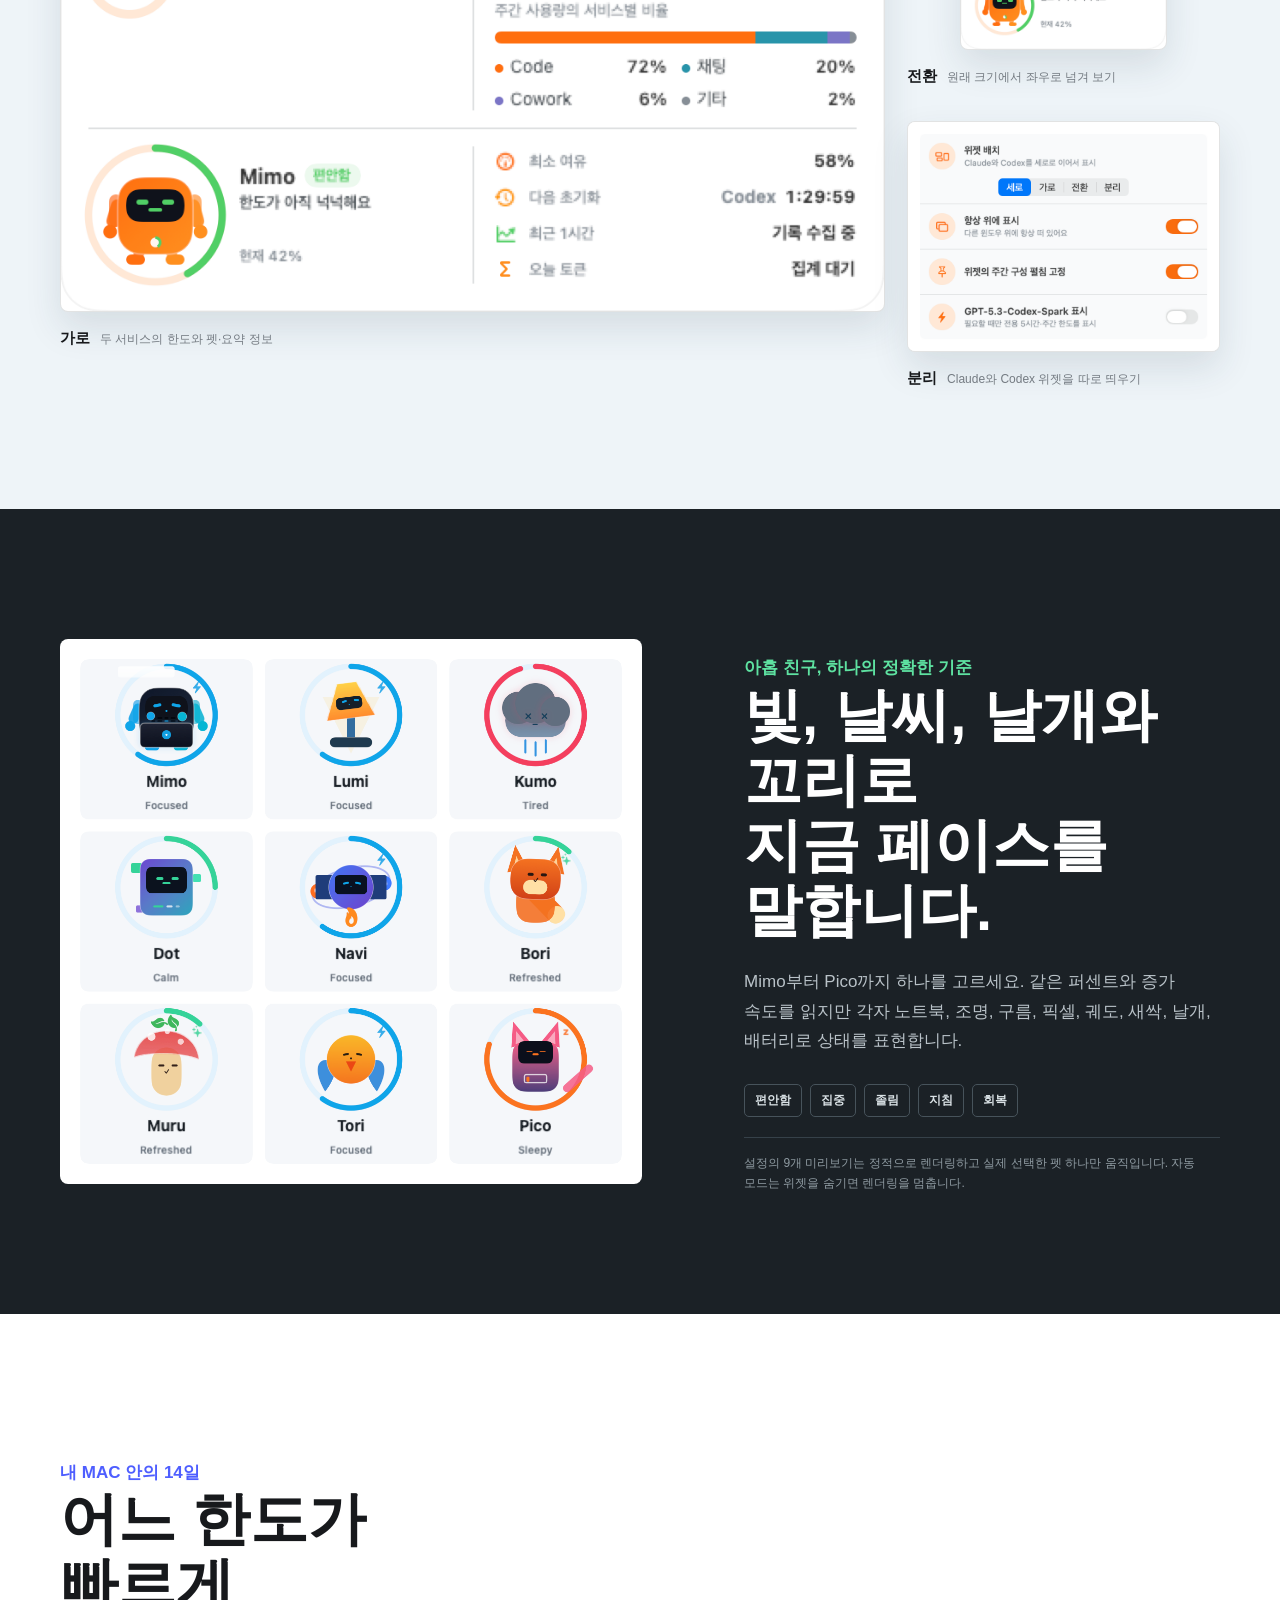
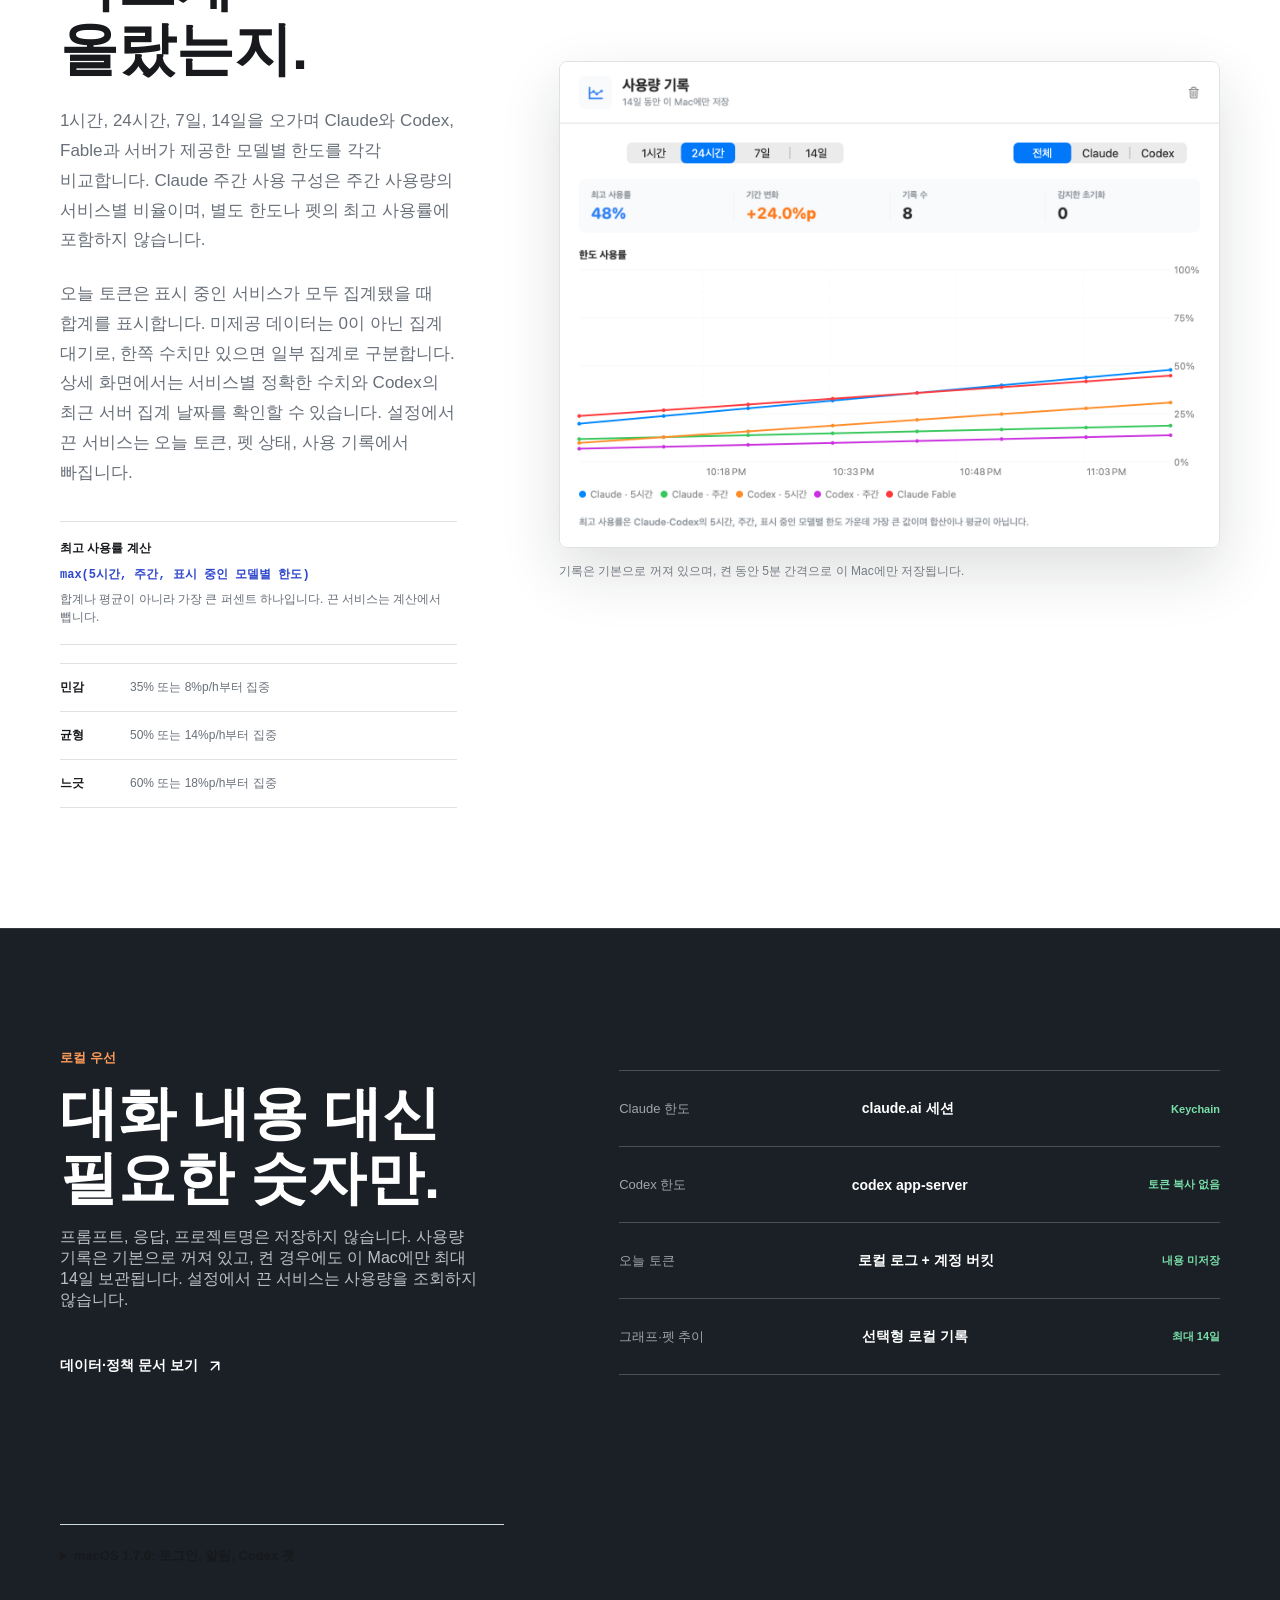
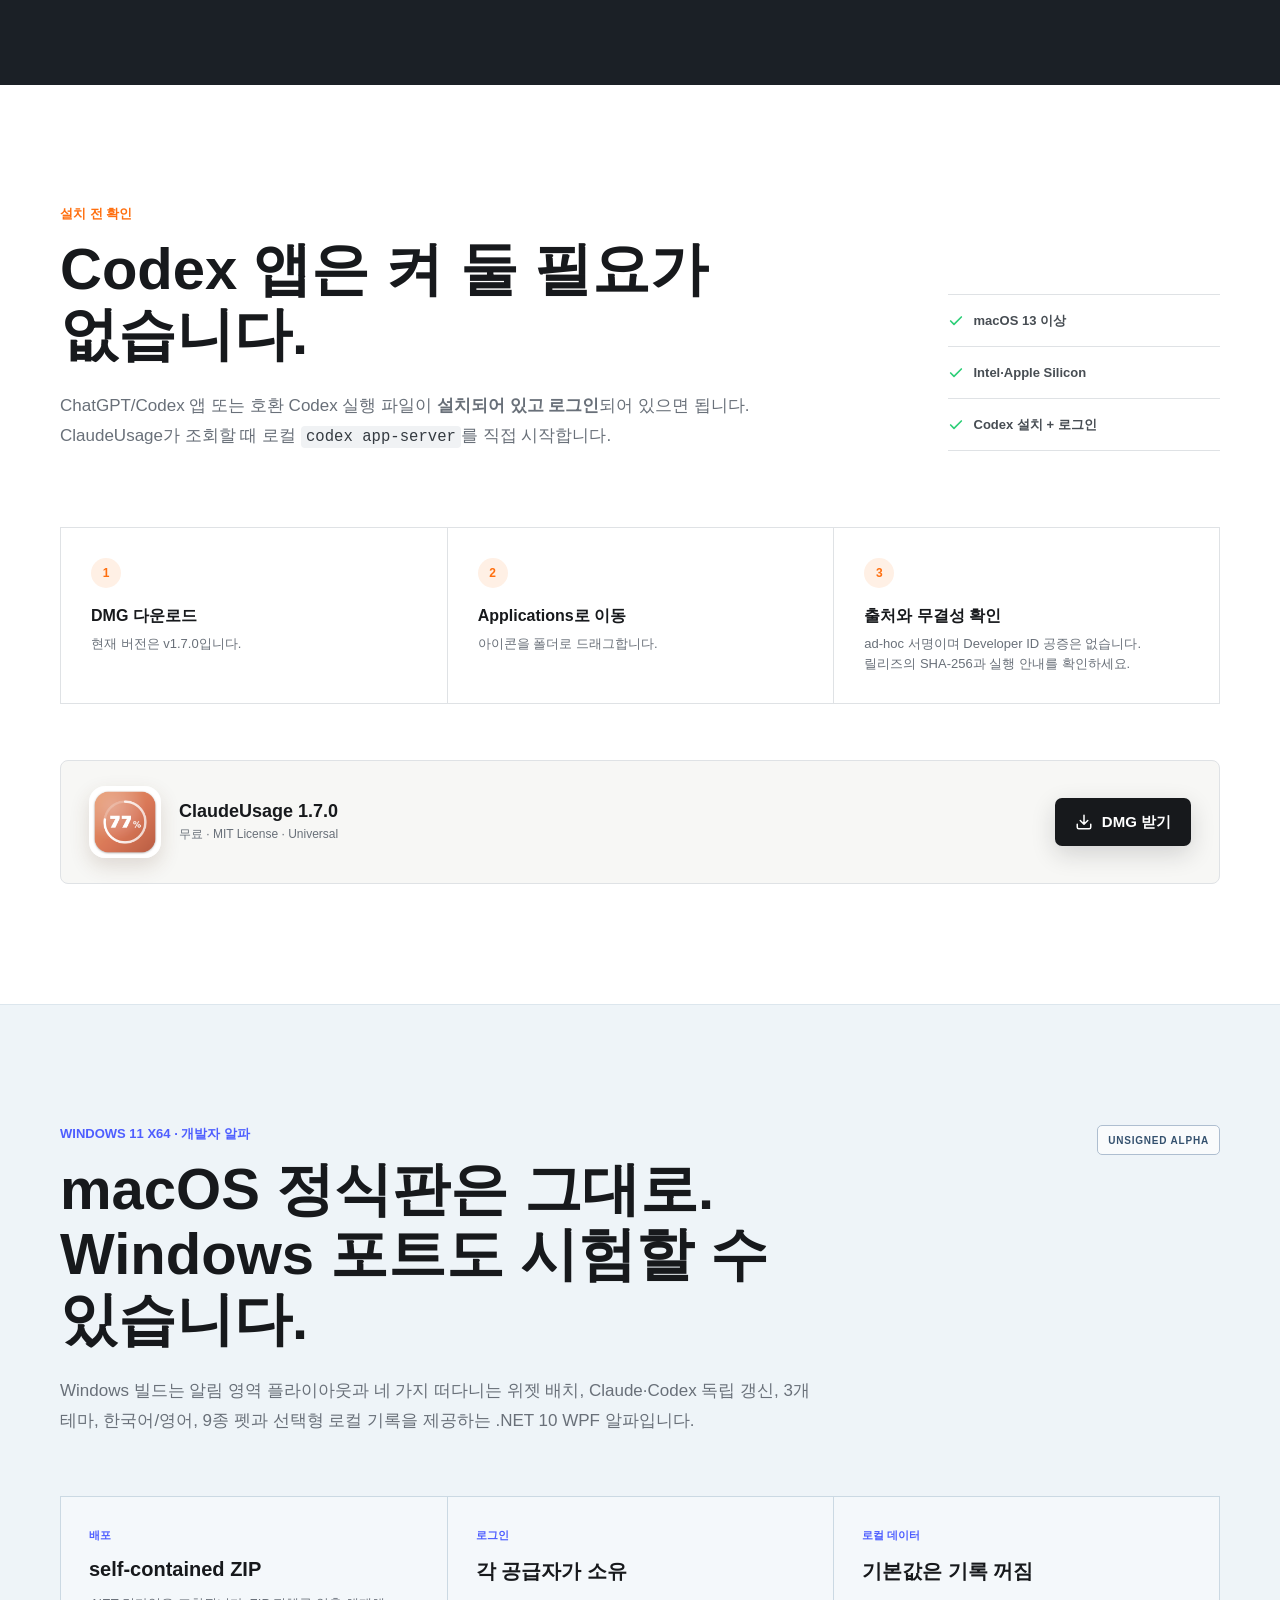
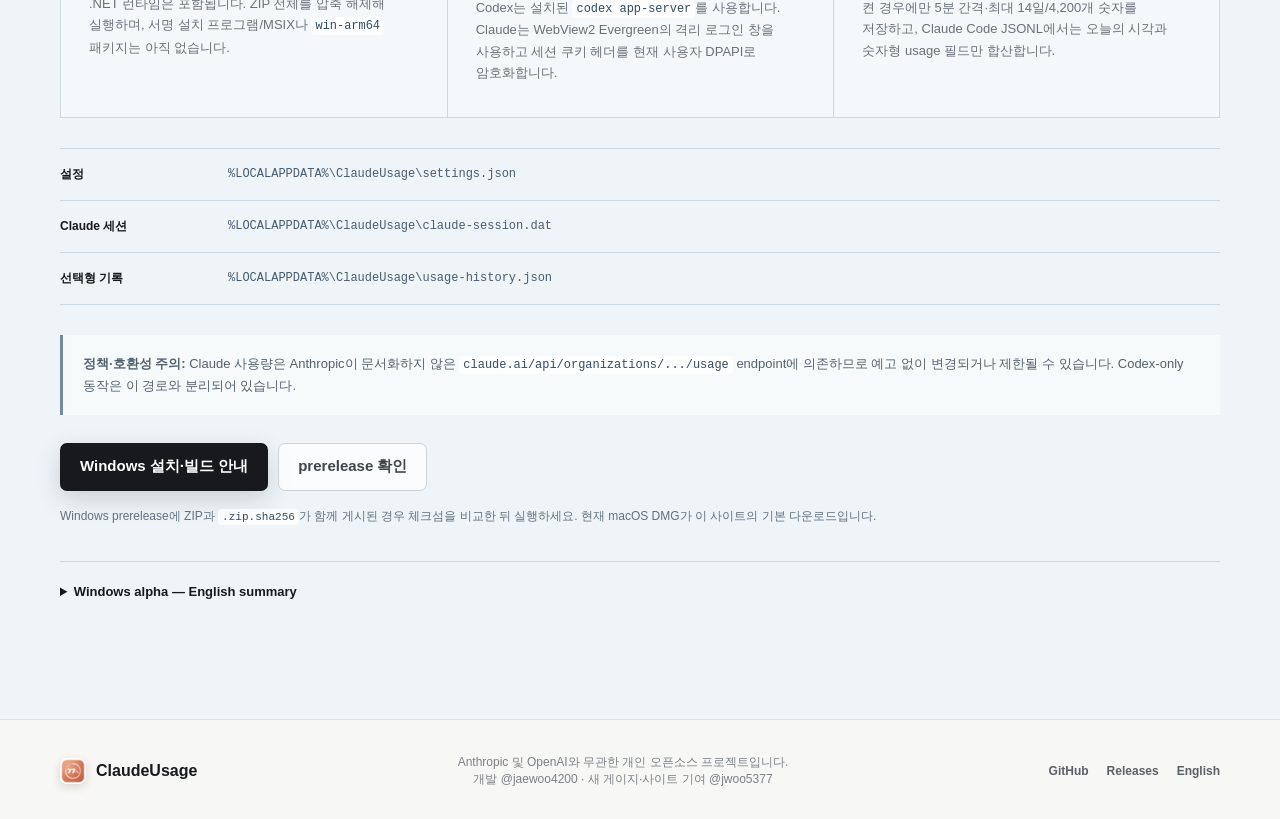
==== commit 92a8accf: "feat: ship 1.7.0 notifications, classic themes, and widget breakdowns Integrate reviewed design cont" ====
--- a/docs/index.html
+++ b/docs/index.html
@@ -4,9 +4,9 @@
     <meta charset="utf-8">
     <meta name="viewport" content="width=device-width, initial-scale=1">
     <meta name="theme-color" content="#f7f7f5">
-    <meta name="description" content="ClaudeUsage 1.7.0: 도넛·헤일로 바·오라 세 가지 게이지 디자인과, Claude나 Codex 중 쓰는 서비스만 표시하는 옵션을 추가했습니다. Claude와 Codex 사용량을 macOS 메뉴바와 위젯에서 확인하세요.">
+    <meta name="description" content="ClaudeUsage 1.7.0: 기존 당근·토스·하이브리드를 유지하고 도넛·헤일로 바·오라를 추가한 6가지 테마. Claude와 Codex 사용량, 주간 구성 펼침과 고정을 macOS 메뉴바와 위젯에서 지원합니다.">
     <meta property="og:title" content="ClaudeUsage for macOS">
-    <meta property="og:description" content="세 가지 게이지 디자인과 표시할 서비스 선택. ClaudeUsage 1.7.0 for macOS.">
+    <meta property="og:description" content="6가지 테마, 주간 구성 고정, 알림과 로컬 Codex 펫. ClaudeUsage 1.7.0 for macOS.">
     <meta property="og:type" content="website">
     <meta property="og:url" content="https://jaewoo4200.github.io/ClaudeUsage/">
     <meta property="og:image" content="https://jaewoo4200.github.io/ClaudeUsage/assets/releases/1.7.0/widget-horizontal-daangn-ko.png">
@@ -55,7 +55,7 @@
             <svg class="icon" viewBox="0 0 24 24" aria-hidden="true"><path d="M7 17 17 7M7 7h10v10"/></svg>
           </a>
         </div>
-        <p class="download-meta">4.4MB DMG · Intel + Apple Silicon · 오픈소스</p>
+        <p class="download-meta">5.2MB DMG · Intel + Apple Silicon · 빌드 22 · 오픈소스</p>
       </div>
 
       <div class="hero-stage" aria-label="ClaudeUsage 가로 위젯 미리보기">
@@ -64,7 +64,7 @@
           <img src="assets/menu-label.png" alt="Claude 68%, Codex 20% 메뉴바 표시">
         </div>
         <picture>
-          <img class="hero-widget" src="assets/releases/1.7.0/widget-horizontal-daangn-ko.png" alt="Claude, Codex 사용량과 선택한 펫이 도넛 게이지로 함께 보이는 ClaudeUsage 가로 위젯">
+          <img class="hero-widget" src="assets/releases/1.7.0/widget-horizontal-daangn-ko.png" alt="당근 테마의 Claude와 Codex 사용량, Codex 아래 고정된 주간 구성, Mimo가 보이는 가로 위젯">
         </picture>
       </div>
     </header>
@@ -84,34 +84,35 @@
           <div class="section-heading compact">
             <p class="kicker">macOS 1.7.0 · 새 게이지 디자인과 표시할 서비스</p>
             <h2>세 가지 게이지.<br>필요한 서비스만.</h2>
-            <p>도넛, 헤일로 바, 오라 중에서 게이지를 고르고, Claude와 Codex 중 쓰는 서비스만 켜 둘 수 있습니다. 아래 화면은 실제 앱을 데모 데이터로 렌더링한 예시입니다.</p>
+            <p>기존 당근, 토스, 하이브리드 테마와 저장된 선택을 유지합니다. 새로 추가된 도넛, 헤일로 바, 오라까지 총 6가지 중 고르고, Claude와 Codex 중 쓰는 서비스만 켜 둘 수 있습니다. 아래 화면은 새 게이지 디자인의 데모 데이터 예시입니다.</p>
           </div>
           <div class="release-shots release-themes">
             <figure>
-              <img src="assets/releases/1.7.0/theme-daangn-ko.png" alt="도넛 테마: 5시간 38%, 7일 71%, Claude Fable 24%를 고리와 큰 숫자로 표시한 Claude 사용량" loading="lazy">
+              <img src="assets/releases/1.7.0/theme-donut-ko.png" alt="도넛 테마: 5시간 38%, 7일 18%, Claude Fable 24%를 고리와 큰 숫자로 표시한 Claude 사용량" loading="lazy">
               <figcaption><strong>도넛</strong><span>사용률이 오를수록 고리가 파랑에서 주황, 빨강으로 이어집니다.</span></figcaption>
             </figure>
             <figure>
-              <img src="assets/releases/1.7.0/theme-toss-ko.png" alt="헤일로 바 테마: 빛이 번지는 그라데이션 막대 위에 남은 시간과 사용률을 표시한 Claude 사용량" loading="lazy">
+              <img src="assets/releases/1.7.0/theme-halo-ko.png" alt="헤일로 바 테마: 빛이 번지는 그라데이션 막대 위에 남은 시간과 사용률을 표시한 Claude 사용량" loading="lazy">
               <figcaption><strong>헤일로 바</strong><span>막대 둘레로 빛이 번지고, 남은 시간과 %를 막대 높이에 맞춰 크게 표시합니다.</span></figcaption>
             </figure>
             <figure>
-              <img src="assets/releases/1.7.0/theme-hybrid-ko.png" alt="오라 테마: 막대 없이 사용률만큼 퍼지는 빛 위에 남은 시간과 사용률을 표시한 Claude 사용량" loading="lazy">
+              <img src="assets/releases/1.7.0/theme-aura-ko.png" alt="오라 테마: 막대 없이 사용률만큼 퍼지는 빛 위에 남은 시간과 사용률을 표시한 Claude 사용량" loading="lazy">
               <figcaption><strong>오라</strong><span>막대 테두리 없이 사용률만큼 빛이 퍼지고, 그 위에 숫자를 표시합니다.</span></figcaption>
             </figure>
           </div>
-          <p class="release-note"><strong>테마를 바꿔도 창 크기는 그대로입니다.</strong> 세 테마의 드롭다운과 위젯 높이가 같습니다. 주황과 빨강은 경고와 위험에만 쓰고, 버튼과 선택 표시는 각 테마의 여유 단계 색을 씁니다. 남은 시간은 0이 된 앞 단위를 빼고 표시하며, 설정 창의 로고도 고른 테마에 맞춰 바뀝니다.</p>
+          <p class="release-note"><strong>기존 테마는 그대로, 새 디자인은 선택으로.</strong> 당근의 주황 링과 토스·하이브리드의 기존 막대 표시를 유지합니다. 새 게이지 3개는 같은 행 높이를 사용하며, 주황과 빨강은 경고와 위험에 사용합니다. 기존 테마로 돌아오면 창 크기도 해당 레이아웃에 맞춰집니다.</p>
           <div class="release-shots">
             <figure>
-              <img src="assets/releases/1.7.0/settings-services-ko.png" alt="설정의 표시할 서비스에서 Claude만 켜고 Codex를 끈 화면. 계정 목록의 Codex에 숨김 표시가 붙어 있음" loading="lazy">
+              <img src="assets/releases/1.7.0/settings-services-ko.png" alt="Claude와 Codex 표시를 각각 선택하는 서비스 설정" loading="lazy">
               <figcaption><strong>표시할 서비스</strong><span>끈 서비스는 메뉴바, 드롭다운, 위젯에서 빠지고 사용량도 조회하지 않습니다. 하나만 켜면 위젯은 배치와 상관없이 한 장으로 표시합니다.</span></figcaption>
             </figure>
             <figure>
-              <img src="assets/releases/1.7.0/breakdown-ko.png" alt="7일 줄의 구성을 펼쳐 Code 72%, 채팅 20%, Cowork 6%, 기타 2%로 나눠 보여주는 Claude 사용량" loading="lazy">
-              <figcaption><strong>7일 줄 안에서 보는 주간 구성</strong><span>"구성" 버튼으로 펼치면 7일 게이지가 Code, 채팅, Cowork, 기타 색으로 나뉩니다. 별도 한도나 펫의 최고 사용률에는 포함하지 않습니다.</span></figcaption>
-            </figure>
-          </div>
-          <p class="release-note">위젯을 끌어도 움직이지 않던 문제를 고쳤고, 옮긴 위치는 다음 실행에도 유지됩니다. 고른 테마와 사용 기록 등 기존 설정은 업데이트 후에도 그대로입니다. 사용량을 가져오는 방식은 1.6.3과 같습니다.</p>
+              <img src="assets/releases/1.7.0/breakdown-ko.png" alt="주간 사용량에서 Code 72%, 채팅 20%, Cowork 6%, 기타 2%가 차지하는 비중" loading="lazy">
+              <figcaption><strong>주간 사용량의 서비스별 비율</strong><span>Claude Code, 채팅, Cowork, 기타 비중을 보여줍니다. 별도 한도나 펫의 최고 사용률에는 포함하지 않습니다.</span></figcaption>
+            </figure>
+          </div>
+          <p class="release-note">위젯을 끌어도 움직이지 않던 문제를 고쳤고, 옮긴 위치는 다음 실행에도 유지됩니다. 고른 테마와 사용 기록 등 기존 설정은 업데이트 후에도 그대로입니다. Codex 한도 선택과 Claude 로컬 토큰 중복 집계도 보완했습니다.</p>
+          <p class="release-note">위젯에서도 Claude의 7일 줄이나 주간 구성 제목에 마우스를 올리면 구성이 펼쳐집니다. 가로 배치에서는 Codex 아래, 나머지 Claude 위젯에서는 Claude 사용량 아래에 나타납니다. 핀 버튼으로 펼침을 고정하거나 해제할 수 있고, 선택은 재실행 후에도 유지됩니다. Codex 전용 위젯에는 Claude 구성을 표시하지 않습니다.</p>
         </div>
       </section>
 
@@ -136,13 +137,13 @@
                   <dd>5시간, 주간, 모델별 한도와 초기화권</dd>
                 </div>
                 <div>
-                  <dt><span class="source-mark mimo"></span>9종 펫</dt>
-                  <dd>선택한 캐릭터가 현재 부담과 최근 속도를 안내</dd>
+                  <dt><span class="source-mark mimo"></span>9종 펫 + Codex 연동</dt>
+                  <dd>기본 캐릭터 또는 이 Mac의 Codex 펫이 현재 부담과 최근 속도를 안내</dd>
                 </div>
               </dl>
             </div>
             <figure class="product-shot dropdown-shot">
-              <img src="assets/releases/1.7.0/dropdown-daangn-ko.png" alt="선택한 펫과 Claude, Codex 사용량이 도넛 게이지로 표시된 메뉴바 드롭다운">
+              <img src="assets/releases/1.7.0/dropdown-daangn-ko.png" alt="Mimo와 Claude, Codex 사용량이 당근 테마로 표시된 메뉴바 드롭다운">
               <figcaption>메뉴바를 누르면 세부 한도와 남은 시간을 바로 확인할 수 있습니다. 서비스 이름에 마우스를 올리면 연결 상태가 보입니다.</figcaption>
             </figure>
           </div>
@@ -243,6 +244,14 @@
               <span role="cell">그래프·펫 추이</span><strong role="cell">선택형 로컬 기록</strong><em role="cell">최대 14일</em>
             </div>
           </div>
+          <details class="windows-english">
+            <summary>macOS 1.7.0: 로그인, 알림, Codex 펫</summary>
+            <p>Google 로그인은 기본 브라우저에서 완료한 뒤 고급 연결에 본인의 Claude sessionKey만 입력합니다. 앱이 세션을 검증해 Keychain에 보관하며 브라우저 쿠키를 자동 수집하지 않습니다. 이메일 로그인도 유지됩니다.</p>
+            <p>70%·90% 경고, 서버 조회로 확인한 초기화, 연속 조회 실패 알림은 각각 선택해 켭니다. 설정의 알림 권한 요청·테스트 알림 버튼으로 확인하고, 거절한 권한은 macOS 알림 설정에서 변경합니다. 새 버전 안내는 선택형 하루 1회 GitHub Releases 확인이며 푸시 서버나 자동 설치는 없습니다.</p>
+            <img src="assets/releases/1.7.0/settings-notifications-ko.png" alt="알림 권한 요청, 테스트 알림, macOS 알림 설정 버튼" width="420" loading="lazy">
+            <p>Codex Pet은 로컬 선택과 이미지 파일을 읽습니다. 클라우드로 이전된 펫은 로컬 원본이 남아 있을 때만 표시하며 클라우드에서만 존재하는 펫은 지원하지 않습니다. 개인 펫과 Codex 내장 이미지는 배포 파일에 포함하지 않습니다. 기존 9종 펫과 사용자의 선택은 유지합니다.</p>
+            <p>macOS 1.7.0은 115개 자동 테스트를 통과했고 실제 테스트 알림 수신도 확인했습니다. Google 고급 연결의 실계정 전체 흐름과 Windows 실기 검증은 별도입니다.</p>
+          </details>
         </div>
       </section>
 
@@ -264,7 +273,7 @@
           <ol class="install-steps">
             <li><span>1</span><strong>DMG 다운로드</strong><p>현재 버전은 v1.7.0입니다.</p></li>
             <li><span>2</span><strong>Applications로 이동</strong><p>아이콘을 폴더로 드래그합니다.</p></li>
-            <li><span>3</span><strong>처음 한 번 열기 허용</strong><p>서명되지 않은 오픈소스 앱 안내를 확인합니다.</p></li>
+            <li><span>3</span><strong>출처와 무결성 확인</strong><p>ad-hoc 서명이며 Developer ID 공증은 없습니다. 릴리즈의 SHA-256과 실행 안내를 확인하세요.</p></li>
           </ol>
 
           <div class="final-download">
@@ -334,7 +343,7 @@
     <footer>
       <div class="section-inner footer-inner">
         <div class="brand footer-brand"><img src="assets/app-icon.png" alt="" width="26" height="26"><span>ClaudeUsage</span></div>
-        <p>Anthropic 및 OpenAI와 무관한 개인 오픈소스 프로젝트입니다.</p>
+        <p>Anthropic 및 OpenAI와 무관한 개인 오픈소스 프로젝트입니다.<br>개발 <a href="https://github.com/jaewoo4200">@jaewoo4200</a> · 새 게이지·사이트 기여 <a href="https://github.com/jwoo5377">@jwoo5377</a></p>
         <div class="footer-links"><a href="https://github.com/jaewoo4200/ClaudeUsage">GitHub</a><a href="https://github.com/jaewoo4200/ClaudeUsage/releases">Releases</a><a href="https://github.com/jaewoo4200/ClaudeUsage/blob/main/README.en.md">English</a></div>
       </div>
     </footer>
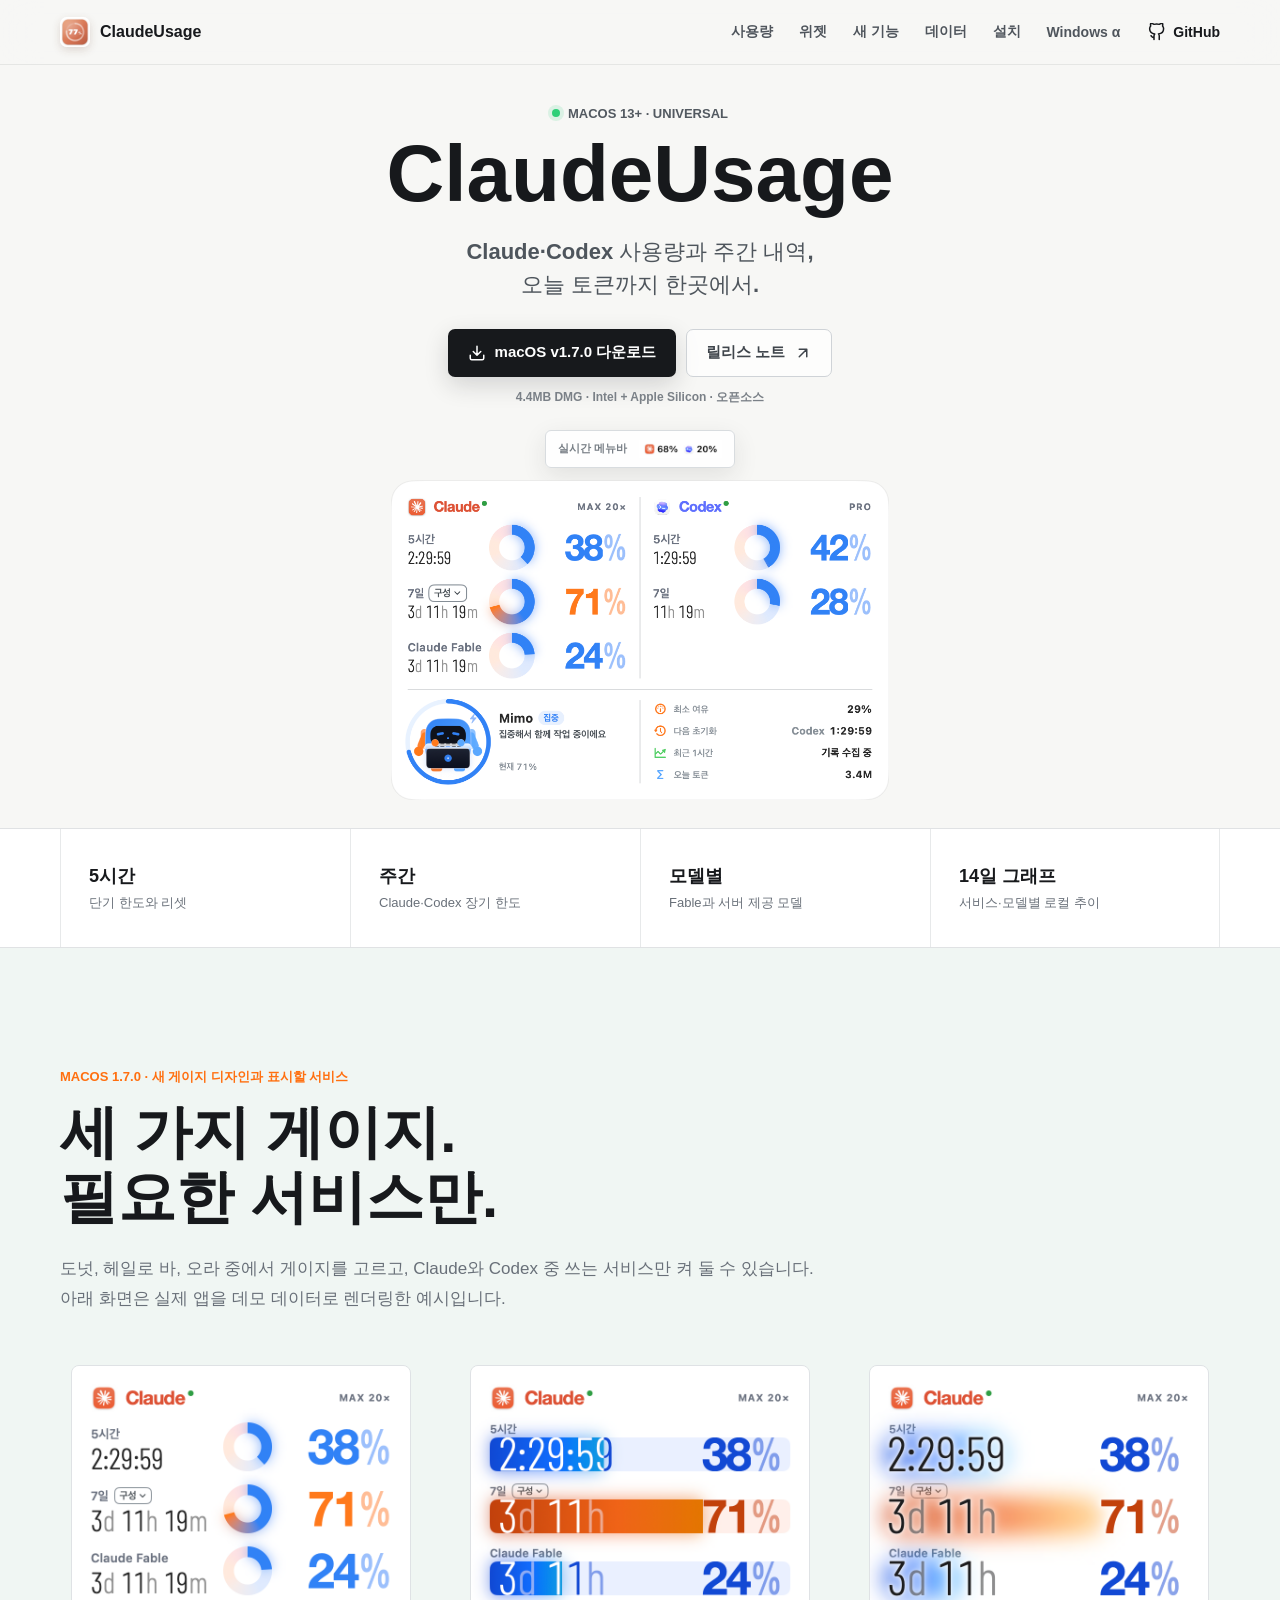
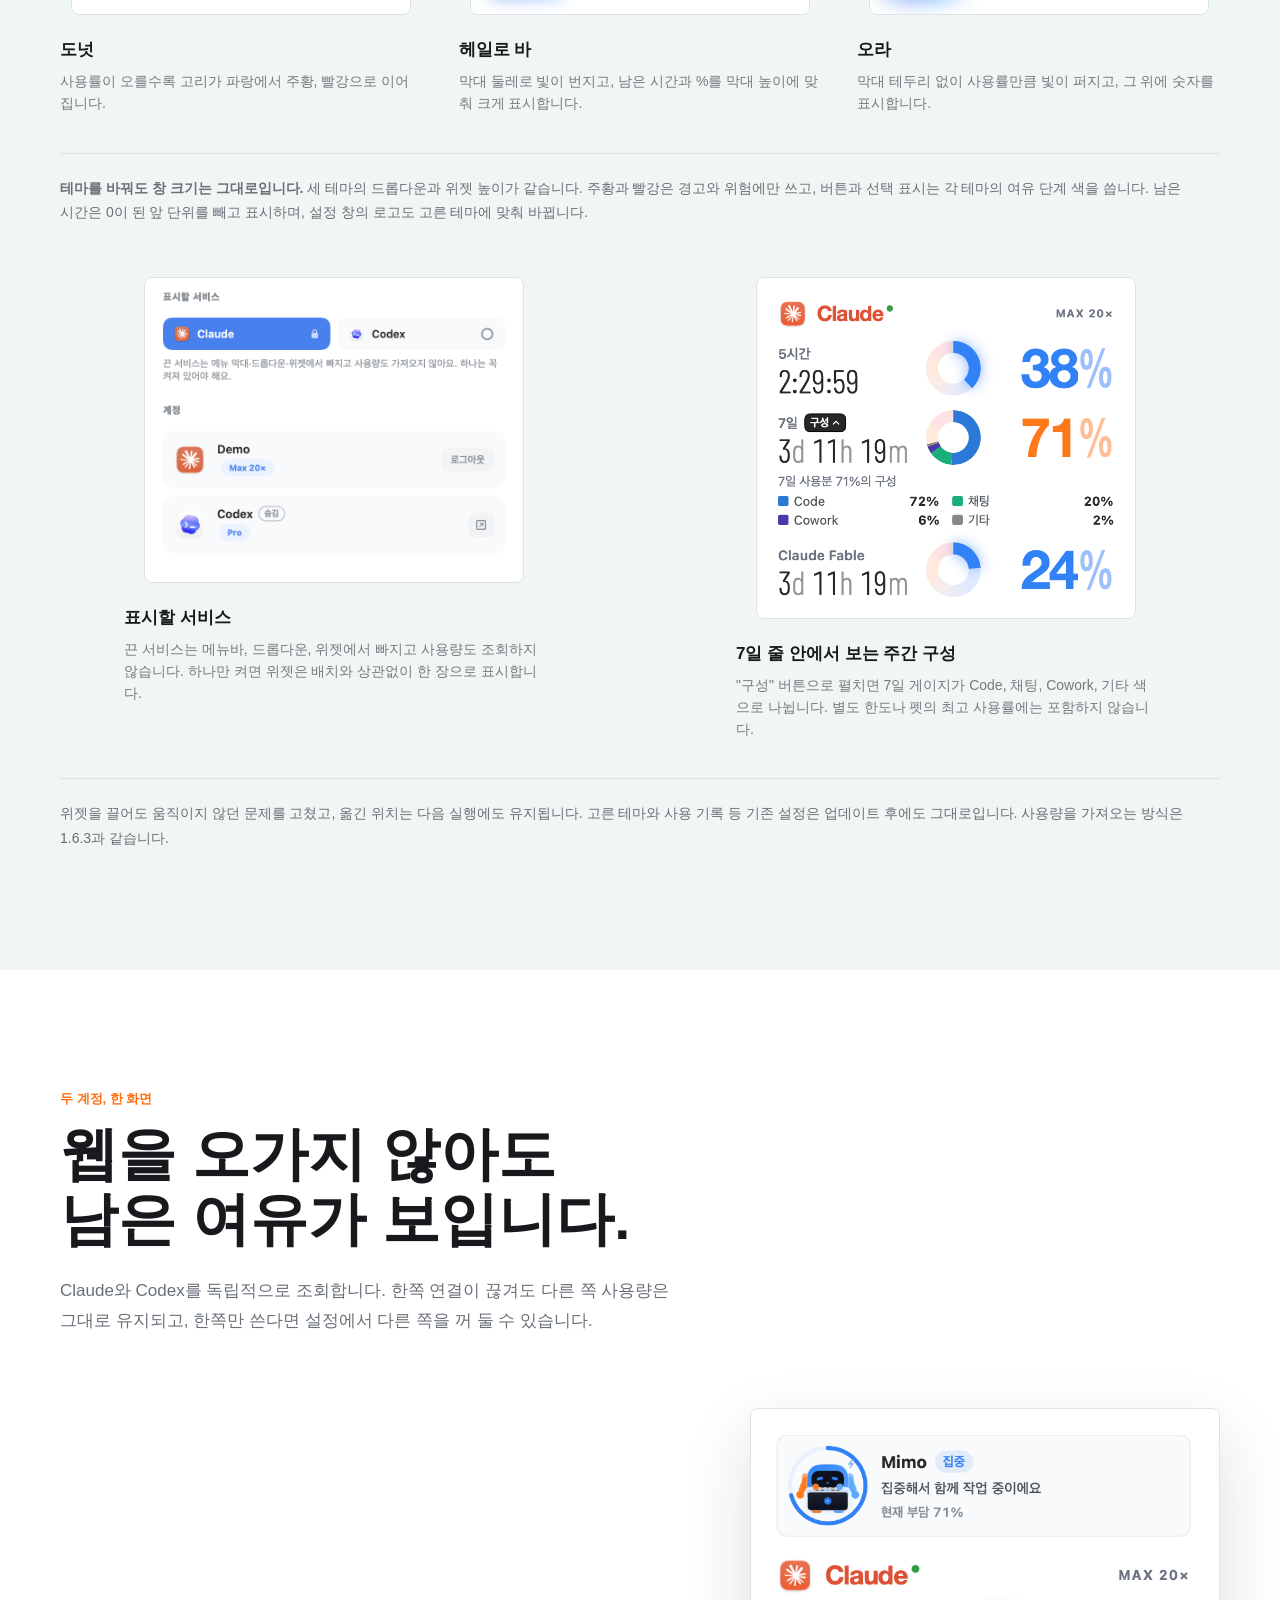
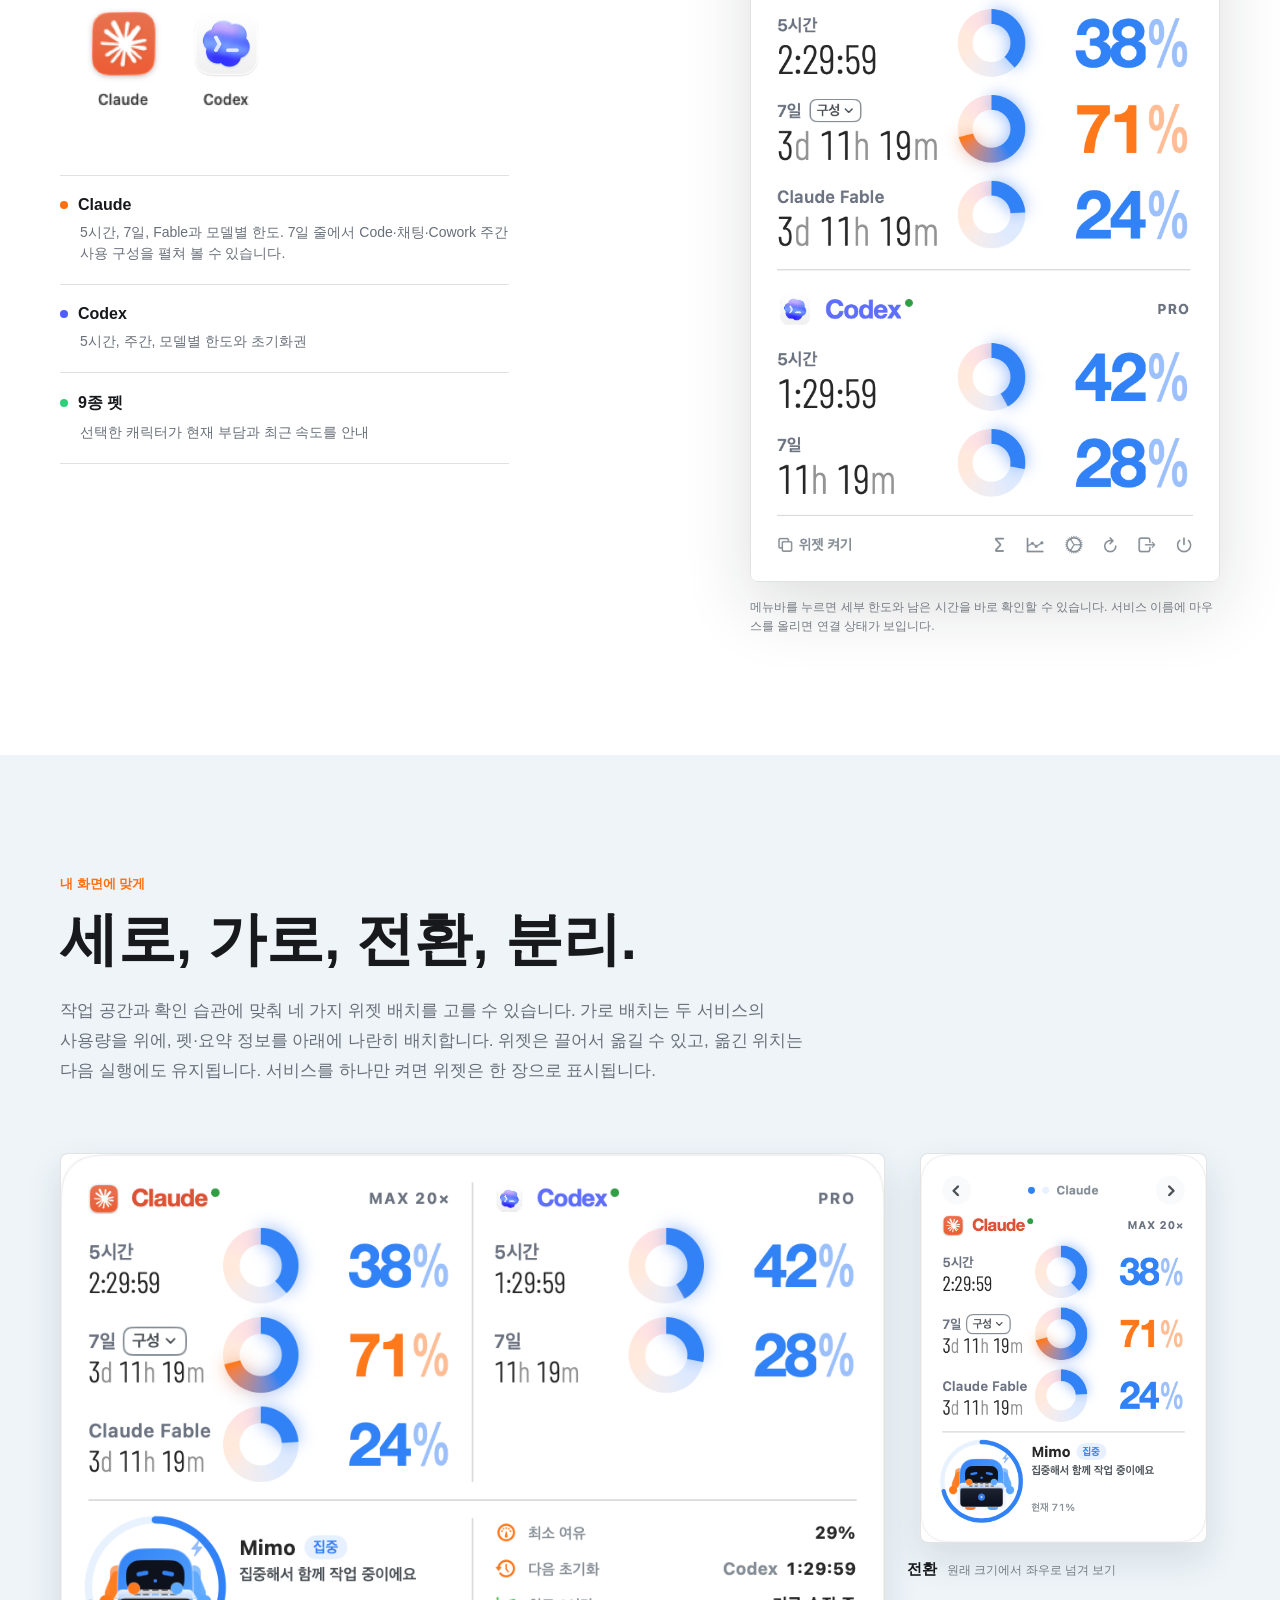
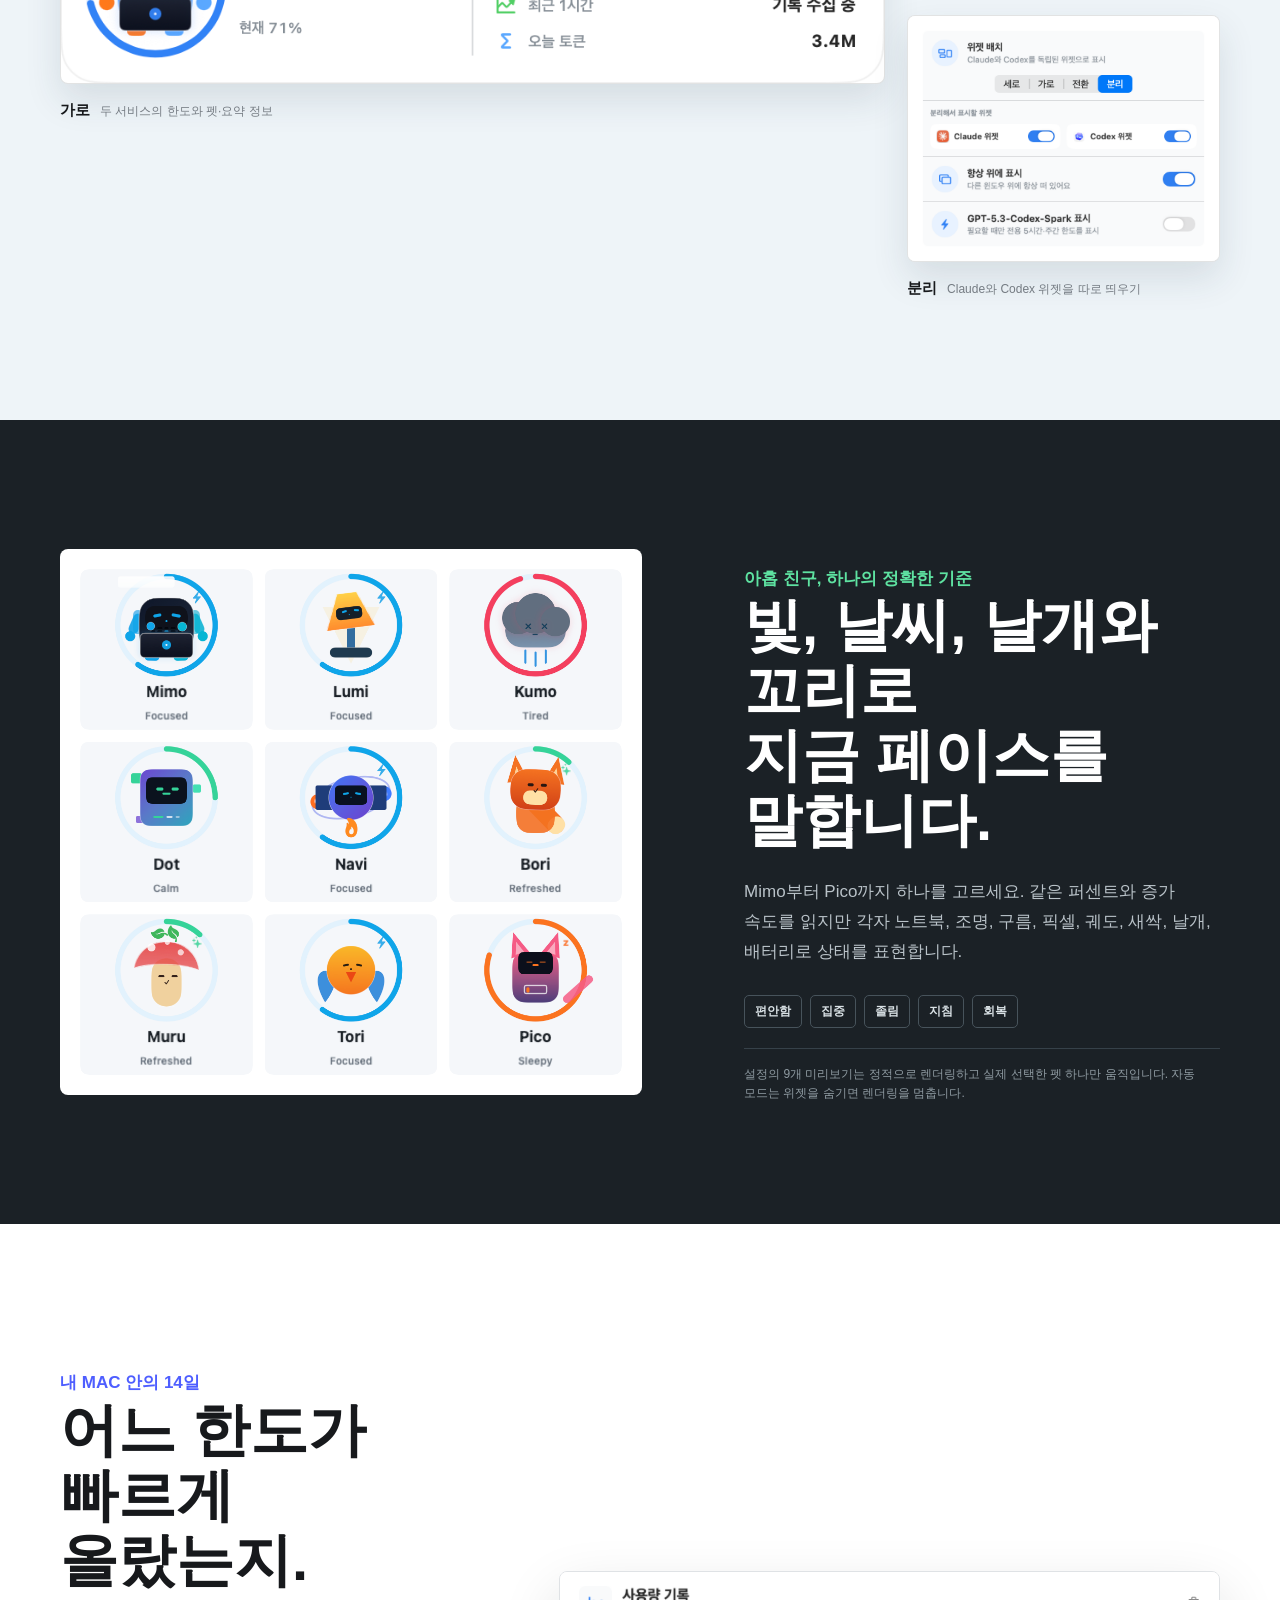
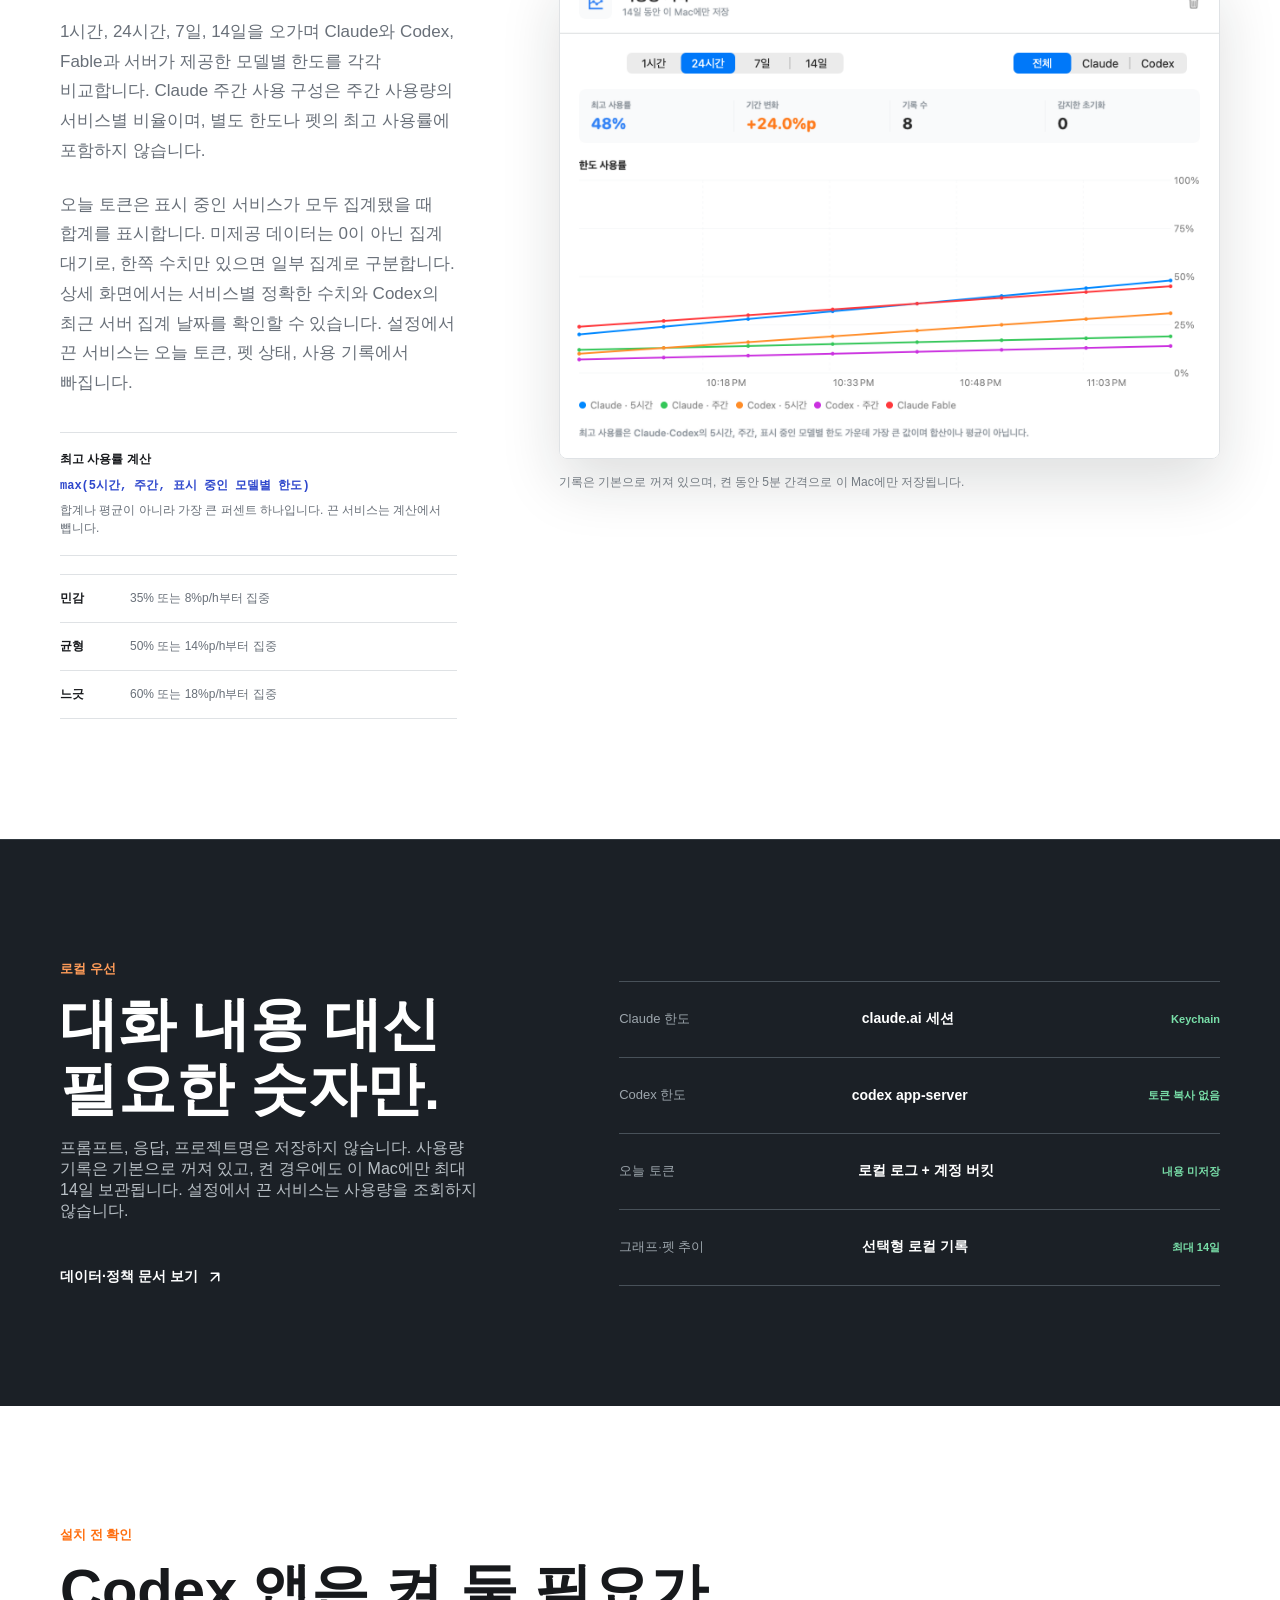
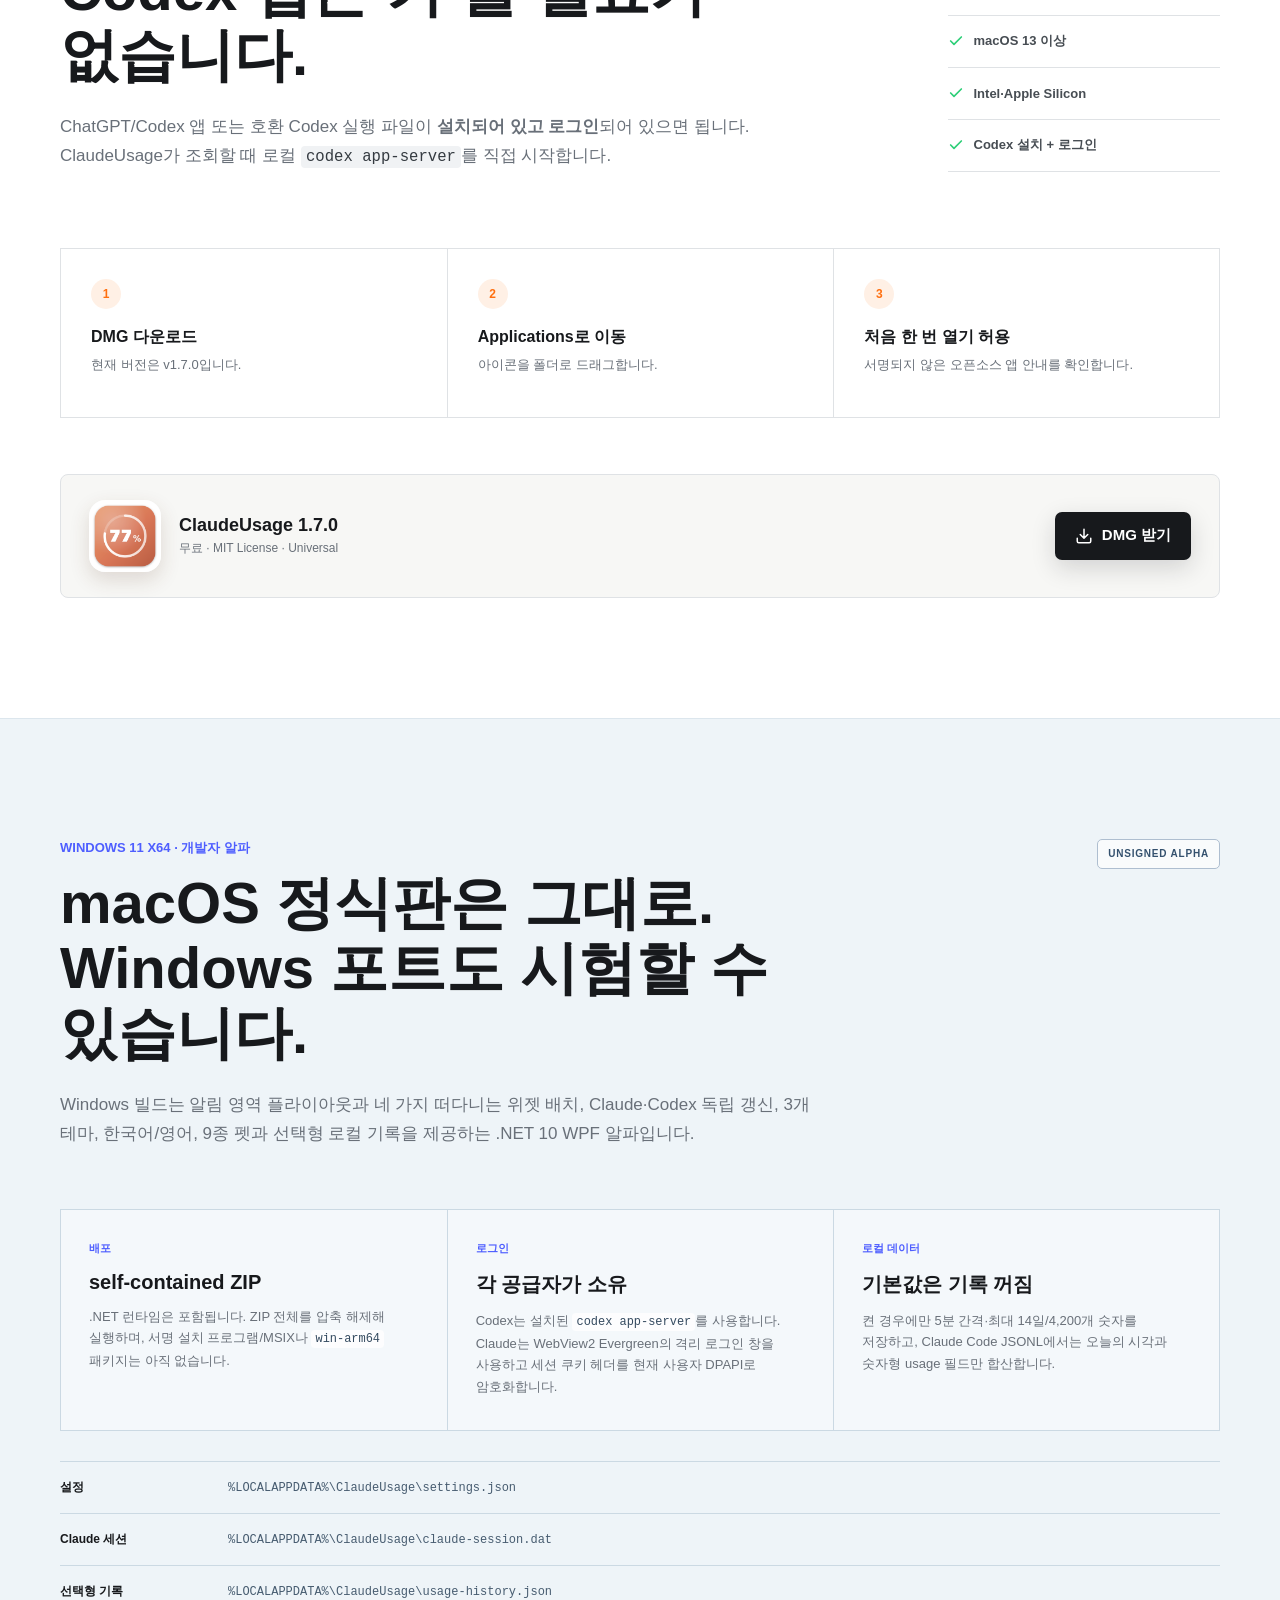
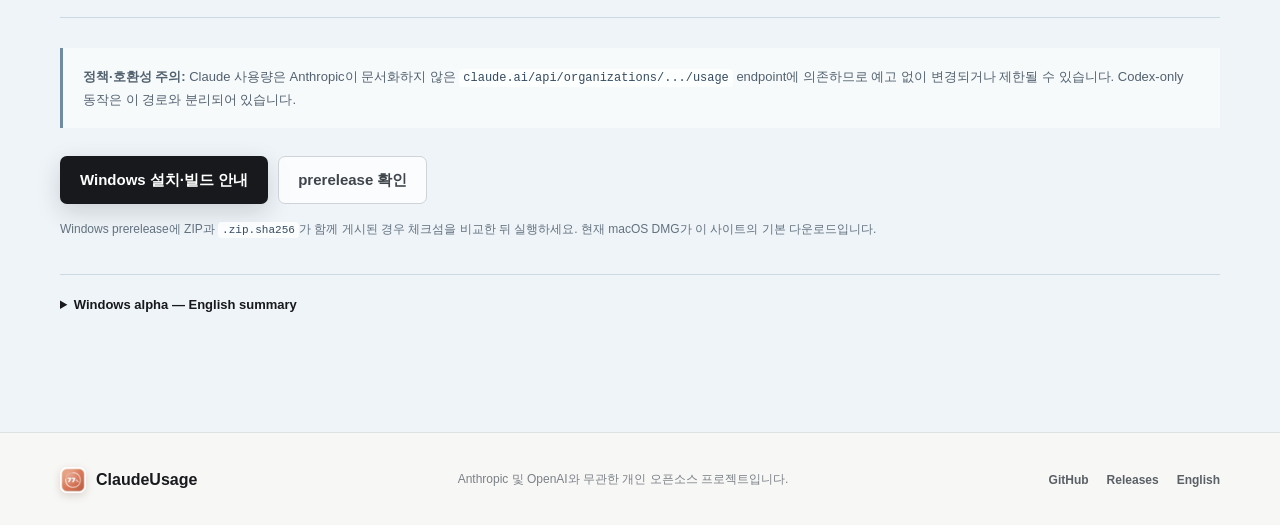
==== commit 94a0afc4: "Merge PR #2: gauge themes and site contributions from jwoo5377 Preserve the original three authored " ====
--- a/docs/index.html
+++ b/docs/index.html
@@ -4,9 +4,9 @@
     <meta charset="utf-8">
     <meta name="viewport" content="width=device-width, initial-scale=1">
     <meta name="theme-color" content="#f7f7f5">
-    <meta name="description" content="ClaudeUsage 1.7.0: 기존 당근·토스·하이브리드를 유지하고 도넛·헤일로 바·오라를 추가한 6가지 테마. Claude와 Codex 사용량, 주간 구성 펼침과 고정을 macOS 메뉴바와 위젯에서 지원합니다.">
+    <meta name="description" content="ClaudeUsage 1.7.0: 도넛·헤일로 바·오라 세 가지 게이지 디자인과, Claude나 Codex 중 쓰는 서비스만 표시하는 옵션을 추가했습니다. Claude와 Codex 사용량을 macOS 메뉴바와 위젯에서 확인하세요.">
     <meta property="og:title" content="ClaudeUsage for macOS">
-    <meta property="og:description" content="6가지 테마, 주간 구성 고정, 알림과 로컬 Codex 펫. ClaudeUsage 1.7.0 for macOS.">
+    <meta property="og:description" content="세 가지 게이지 디자인과 표시할 서비스 선택. ClaudeUsage 1.7.0 for macOS.">
     <meta property="og:type" content="website">
     <meta property="og:url" content="https://jaewoo4200.github.io/ClaudeUsage/">
     <meta property="og:image" content="https://jaewoo4200.github.io/ClaudeUsage/assets/releases/1.7.0/widget-horizontal-daangn-ko.png">
@@ -55,7 +55,7 @@
             <svg class="icon" viewBox="0 0 24 24" aria-hidden="true"><path d="M7 17 17 7M7 7h10v10"/></svg>
           </a>
         </div>
-        <p class="download-meta">5.2MB DMG · Intel + Apple Silicon · 빌드 22 · 오픈소스</p>
+        <p class="download-meta">4.4MB DMG · Intel + Apple Silicon · 오픈소스</p>
       </div>
 
       <div class="hero-stage" aria-label="ClaudeUsage 가로 위젯 미리보기">
@@ -64,7 +64,7 @@
           <img src="assets/menu-label.png" alt="Claude 68%, Codex 20% 메뉴바 표시">
         </div>
         <picture>
-          <img class="hero-widget" src="assets/releases/1.7.0/widget-horizontal-daangn-ko.png" alt="당근 테마의 Claude와 Codex 사용량, Codex 아래 고정된 주간 구성, Mimo가 보이는 가로 위젯">
+          <img class="hero-widget" src="assets/releases/1.7.0/widget-horizontal-daangn-ko.png" alt="Claude, Codex 사용량과 선택한 펫이 도넛 게이지로 함께 보이는 ClaudeUsage 가로 위젯">
         </picture>
       </div>
     </header>
@@ -84,35 +84,34 @@
           <div class="section-heading compact">
             <p class="kicker">macOS 1.7.0 · 새 게이지 디자인과 표시할 서비스</p>
             <h2>세 가지 게이지.<br>필요한 서비스만.</h2>
-            <p>기존 당근, 토스, 하이브리드 테마와 저장된 선택을 유지합니다. 새로 추가된 도넛, 헤일로 바, 오라까지 총 6가지 중 고르고, Claude와 Codex 중 쓰는 서비스만 켜 둘 수 있습니다. 아래 화면은 새 게이지 디자인의 데모 데이터 예시입니다.</p>
+            <p>도넛, 헤일로 바, 오라 중에서 게이지를 고르고, Claude와 Codex 중 쓰는 서비스만 켜 둘 수 있습니다. 아래 화면은 실제 앱을 데모 데이터로 렌더링한 예시입니다.</p>
           </div>
           <div class="release-shots release-themes">
             <figure>
-              <img src="assets/releases/1.7.0/theme-donut-ko.png" alt="도넛 테마: 5시간 38%, 7일 18%, Claude Fable 24%를 고리와 큰 숫자로 표시한 Claude 사용량" loading="lazy">
+              <img src="assets/releases/1.7.0/theme-daangn-ko.png" alt="도넛 테마: 5시간 38%, 7일 71%, Claude Fable 24%를 고리와 큰 숫자로 표시한 Claude 사용량" loading="lazy">
               <figcaption><strong>도넛</strong><span>사용률이 오를수록 고리가 파랑에서 주황, 빨강으로 이어집니다.</span></figcaption>
             </figure>
             <figure>
-              <img src="assets/releases/1.7.0/theme-halo-ko.png" alt="헤일로 바 테마: 빛이 번지는 그라데이션 막대 위에 남은 시간과 사용률을 표시한 Claude 사용량" loading="lazy">
+              <img src="assets/releases/1.7.0/theme-toss-ko.png" alt="헤일로 바 테마: 빛이 번지는 그라데이션 막대 위에 남은 시간과 사용률을 표시한 Claude 사용량" loading="lazy">
               <figcaption><strong>헤일로 바</strong><span>막대 둘레로 빛이 번지고, 남은 시간과 %를 막대 높이에 맞춰 크게 표시합니다.</span></figcaption>
             </figure>
             <figure>
-              <img src="assets/releases/1.7.0/theme-aura-ko.png" alt="오라 테마: 막대 없이 사용률만큼 퍼지는 빛 위에 남은 시간과 사용률을 표시한 Claude 사용량" loading="lazy">
+              <img src="assets/releases/1.7.0/theme-hybrid-ko.png" alt="오라 테마: 막대 없이 사용률만큼 퍼지는 빛 위에 남은 시간과 사용률을 표시한 Claude 사용량" loading="lazy">
               <figcaption><strong>오라</strong><span>막대 테두리 없이 사용률만큼 빛이 퍼지고, 그 위에 숫자를 표시합니다.</span></figcaption>
             </figure>
           </div>
-          <p class="release-note"><strong>기존 테마는 그대로, 새 디자인은 선택으로.</strong> 당근의 주황 링과 토스·하이브리드의 기존 막대 표시를 유지합니다. 새 게이지 3개는 같은 행 높이를 사용하며, 주황과 빨강은 경고와 위험에 사용합니다. 기존 테마로 돌아오면 창 크기도 해당 레이아웃에 맞춰집니다.</p>
+          <p class="release-note"><strong>테마를 바꿔도 창 크기는 그대로입니다.</strong> 세 테마의 드롭다운과 위젯 높이가 같습니다. 주황과 빨강은 경고와 위험에만 쓰고, 버튼과 선택 표시는 각 테마의 여유 단계 색을 씁니다. 남은 시간은 0이 된 앞 단위를 빼고 표시하며, 설정 창의 로고도 고른 테마에 맞춰 바뀝니다.</p>
           <div class="release-shots">
             <figure>
-              <img src="assets/releases/1.7.0/settings-services-ko.png" alt="Claude와 Codex 표시를 각각 선택하는 서비스 설정" loading="lazy">
+              <img src="assets/releases/1.7.0/settings-services-ko.png" alt="설정의 표시할 서비스에서 Claude만 켜고 Codex를 끈 화면. 계정 목록의 Codex에 숨김 표시가 붙어 있음" loading="lazy">
               <figcaption><strong>표시할 서비스</strong><span>끈 서비스는 메뉴바, 드롭다운, 위젯에서 빠지고 사용량도 조회하지 않습니다. 하나만 켜면 위젯은 배치와 상관없이 한 장으로 표시합니다.</span></figcaption>
             </figure>
             <figure>
-              <img src="assets/releases/1.7.0/breakdown-ko.png" alt="주간 사용량에서 Code 72%, 채팅 20%, Cowork 6%, 기타 2%가 차지하는 비중" loading="lazy">
-              <figcaption><strong>주간 사용량의 서비스별 비율</strong><span>Claude Code, 채팅, Cowork, 기타 비중을 보여줍니다. 별도 한도나 펫의 최고 사용률에는 포함하지 않습니다.</span></figcaption>
-            </figure>
-          </div>
-          <p class="release-note">위젯을 끌어도 움직이지 않던 문제를 고쳤고, 옮긴 위치는 다음 실행에도 유지됩니다. 고른 테마와 사용 기록 등 기존 설정은 업데이트 후에도 그대로입니다. Codex 한도 선택과 Claude 로컬 토큰 중복 집계도 보완했습니다.</p>
-          <p class="release-note">위젯에서도 Claude의 7일 줄이나 주간 구성 제목에 마우스를 올리면 구성이 펼쳐집니다. 가로 배치에서는 Codex 아래, 나머지 Claude 위젯에서는 Claude 사용량 아래에 나타납니다. 핀 버튼으로 펼침을 고정하거나 해제할 수 있고, 선택은 재실행 후에도 유지됩니다. Codex 전용 위젯에는 Claude 구성을 표시하지 않습니다.</p>
+              <img src="assets/releases/1.7.0/breakdown-ko.png" alt="7일 줄의 구성을 펼쳐 Code 72%, 채팅 20%, Cowork 6%, 기타 2%로 나눠 보여주는 Claude 사용량" loading="lazy">
+              <figcaption><strong>7일 줄 안에서 보는 주간 구성</strong><span>"구성" 버튼으로 펼치면 7일 게이지가 Code, 채팅, Cowork, 기타 색으로 나뉩니다. 별도 한도나 펫의 최고 사용률에는 포함하지 않습니다.</span></figcaption>
+            </figure>
+          </div>
+          <p class="release-note">위젯을 끌어도 움직이지 않던 문제를 고쳤고, 옮긴 위치는 다음 실행에도 유지됩니다. 고른 테마와 사용 기록 등 기존 설정은 업데이트 후에도 그대로입니다. 사용량을 가져오는 방식은 1.6.3과 같습니다.</p>
         </div>
       </section>
 
@@ -137,13 +136,13 @@
                   <dd>5시간, 주간, 모델별 한도와 초기화권</dd>
                 </div>
                 <div>
-                  <dt><span class="source-mark mimo"></span>9종 펫 + Codex 연동</dt>
-                  <dd>기본 캐릭터 또는 이 Mac의 Codex 펫이 현재 부담과 최근 속도를 안내</dd>
+                  <dt><span class="source-mark mimo"></span>9종 펫</dt>
+                  <dd>선택한 캐릭터가 현재 부담과 최근 속도를 안내</dd>
                 </div>
               </dl>
             </div>
             <figure class="product-shot dropdown-shot">
-              <img src="assets/releases/1.7.0/dropdown-daangn-ko.png" alt="Mimo와 Claude, Codex 사용량이 당근 테마로 표시된 메뉴바 드롭다운">
+              <img src="assets/releases/1.7.0/dropdown-daangn-ko.png" alt="선택한 펫과 Claude, Codex 사용량이 도넛 게이지로 표시된 메뉴바 드롭다운">
               <figcaption>메뉴바를 누르면 세부 한도와 남은 시간을 바로 확인할 수 있습니다. 서비스 이름에 마우스를 올리면 연결 상태가 보입니다.</figcaption>
             </figure>
           </div>
@@ -244,14 +243,6 @@
               <span role="cell">그래프·펫 추이</span><strong role="cell">선택형 로컬 기록</strong><em role="cell">최대 14일</em>
             </div>
           </div>
-          <details class="windows-english">
-            <summary>macOS 1.7.0: 로그인, 알림, Codex 펫</summary>
-            <p>Google 로그인은 기본 브라우저에서 완료한 뒤 고급 연결에 본인의 Claude sessionKey만 입력합니다. 앱이 세션을 검증해 Keychain에 보관하며 브라우저 쿠키를 자동 수집하지 않습니다. 이메일 로그인도 유지됩니다.</p>
-            <p>70%·90% 경고, 서버 조회로 확인한 초기화, 연속 조회 실패 알림은 각각 선택해 켭니다. 설정의 알림 권한 요청·테스트 알림 버튼으로 확인하고, 거절한 권한은 macOS 알림 설정에서 변경합니다. 새 버전 안내는 선택형 하루 1회 GitHub Releases 확인이며 푸시 서버나 자동 설치는 없습니다.</p>
-            <img src="assets/releases/1.7.0/settings-notifications-ko.png" alt="알림 권한 요청, 테스트 알림, macOS 알림 설정 버튼" width="420" loading="lazy">
-            <p>Codex Pet은 로컬 선택과 이미지 파일을 읽습니다. 클라우드로 이전된 펫은 로컬 원본이 남아 있을 때만 표시하며 클라우드에서만 존재하는 펫은 지원하지 않습니다. 개인 펫과 Codex 내장 이미지는 배포 파일에 포함하지 않습니다. 기존 9종 펫과 사용자의 선택은 유지합니다.</p>
-            <p>macOS 1.7.0은 115개 자동 테스트를 통과했고 실제 테스트 알림 수신도 확인했습니다. Google 고급 연결의 실계정 전체 흐름과 Windows 실기 검증은 별도입니다.</p>
-          </details>
         </div>
       </section>
 
@@ -273,7 +264,7 @@
           <ol class="install-steps">
             <li><span>1</span><strong>DMG 다운로드</strong><p>현재 버전은 v1.7.0입니다.</p></li>
             <li><span>2</span><strong>Applications로 이동</strong><p>아이콘을 폴더로 드래그합니다.</p></li>
-            <li><span>3</span><strong>출처와 무결성 확인</strong><p>ad-hoc 서명이며 Developer ID 공증은 없습니다. 릴리즈의 SHA-256과 실행 안내를 확인하세요.</p></li>
+            <li><span>3</span><strong>처음 한 번 열기 허용</strong><p>서명되지 않은 오픈소스 앱 안내를 확인합니다.</p></li>
           </ol>
 
           <div class="final-download">
@@ -343,7 +334,7 @@
     <footer>
       <div class="section-inner footer-inner">
         <div class="brand footer-brand"><img src="assets/app-icon.png" alt="" width="26" height="26"><span>ClaudeUsage</span></div>
-        <p>Anthropic 및 OpenAI와 무관한 개인 오픈소스 프로젝트입니다.<br>개발 <a href="https://github.com/jaewoo4200">@jaewoo4200</a> · 새 게이지·사이트 기여 <a href="https://github.com/jwoo5377">@jwoo5377</a></p>
+        <p>Anthropic 및 OpenAI와 무관한 개인 오픈소스 프로젝트입니다.</p>
         <div class="footer-links"><a href="https://github.com/jaewoo4200/ClaudeUsage">GitHub</a><a href="https://github.com/jaewoo4200/ClaudeUsage/releases">Releases</a><a href="https://github.com/jaewoo4200/ClaudeUsage/blob/main/README.en.md">English</a></div>
       </div>
     </footer>
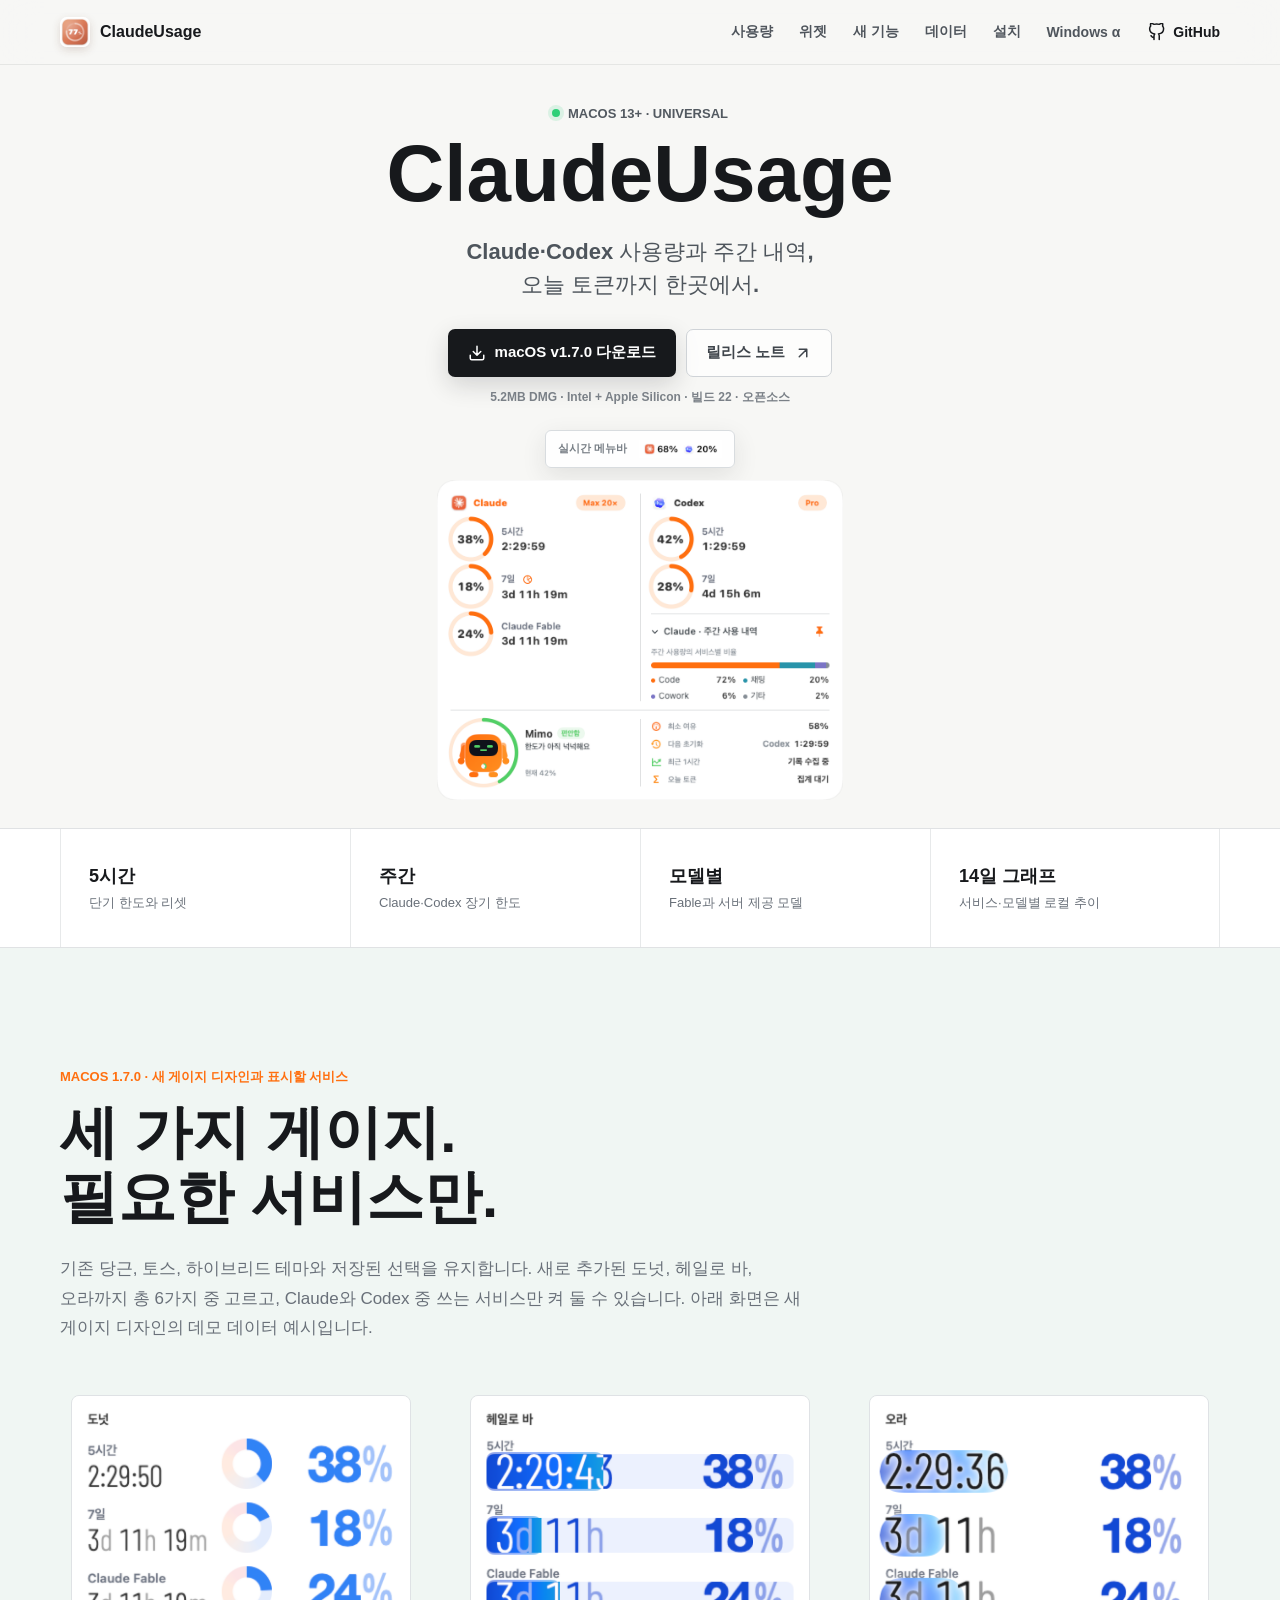
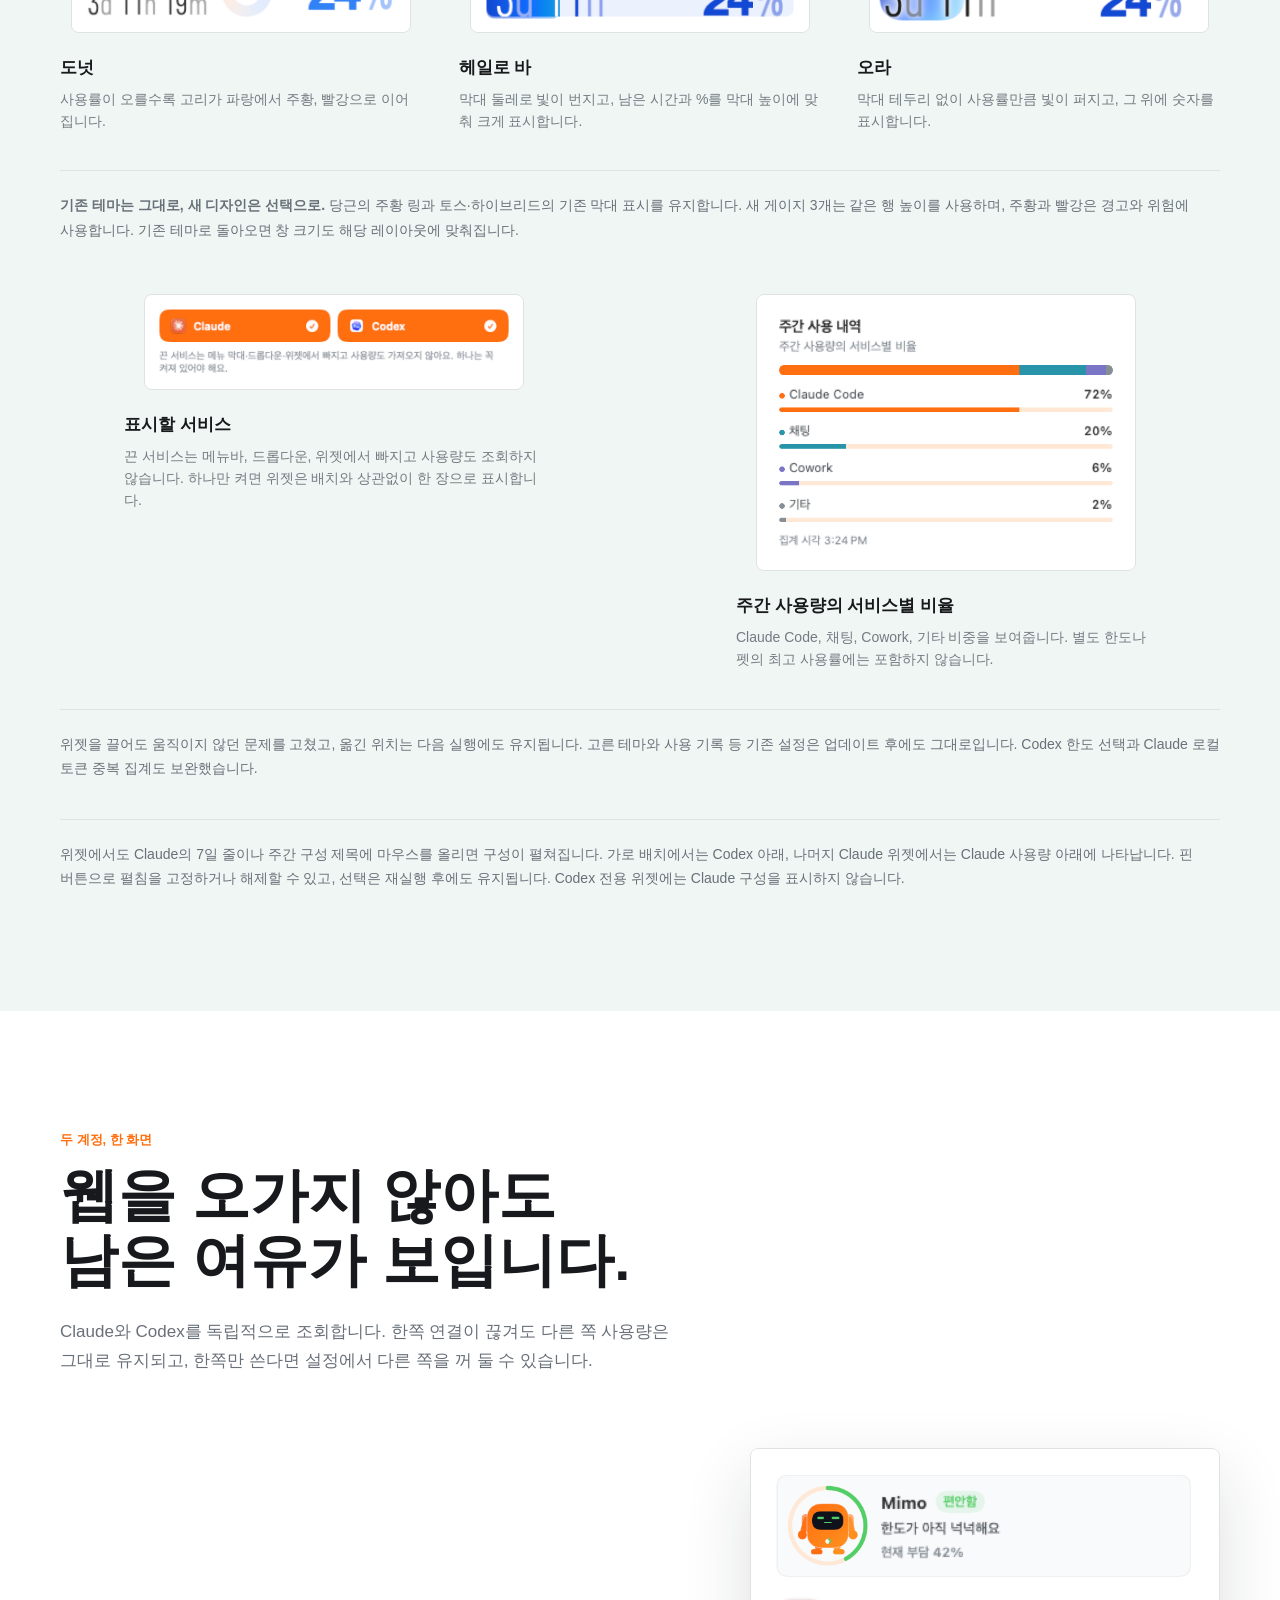
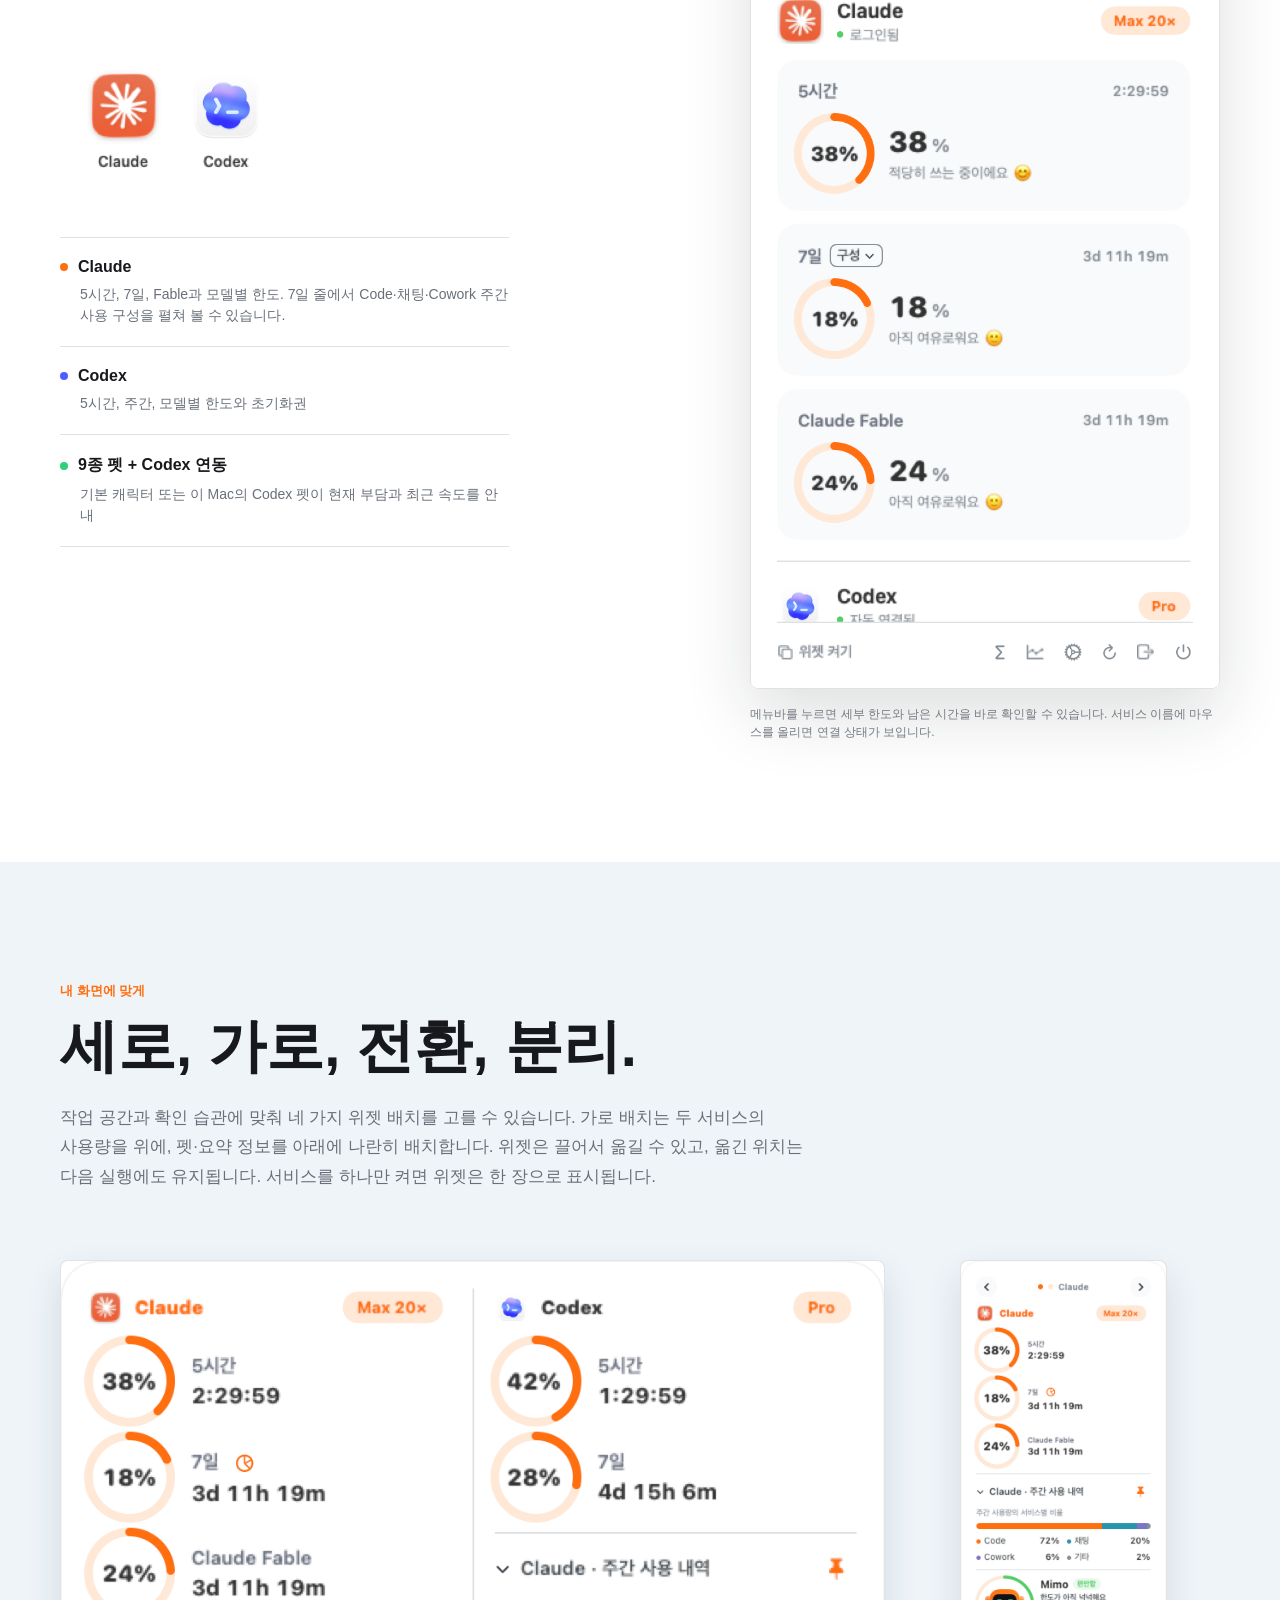
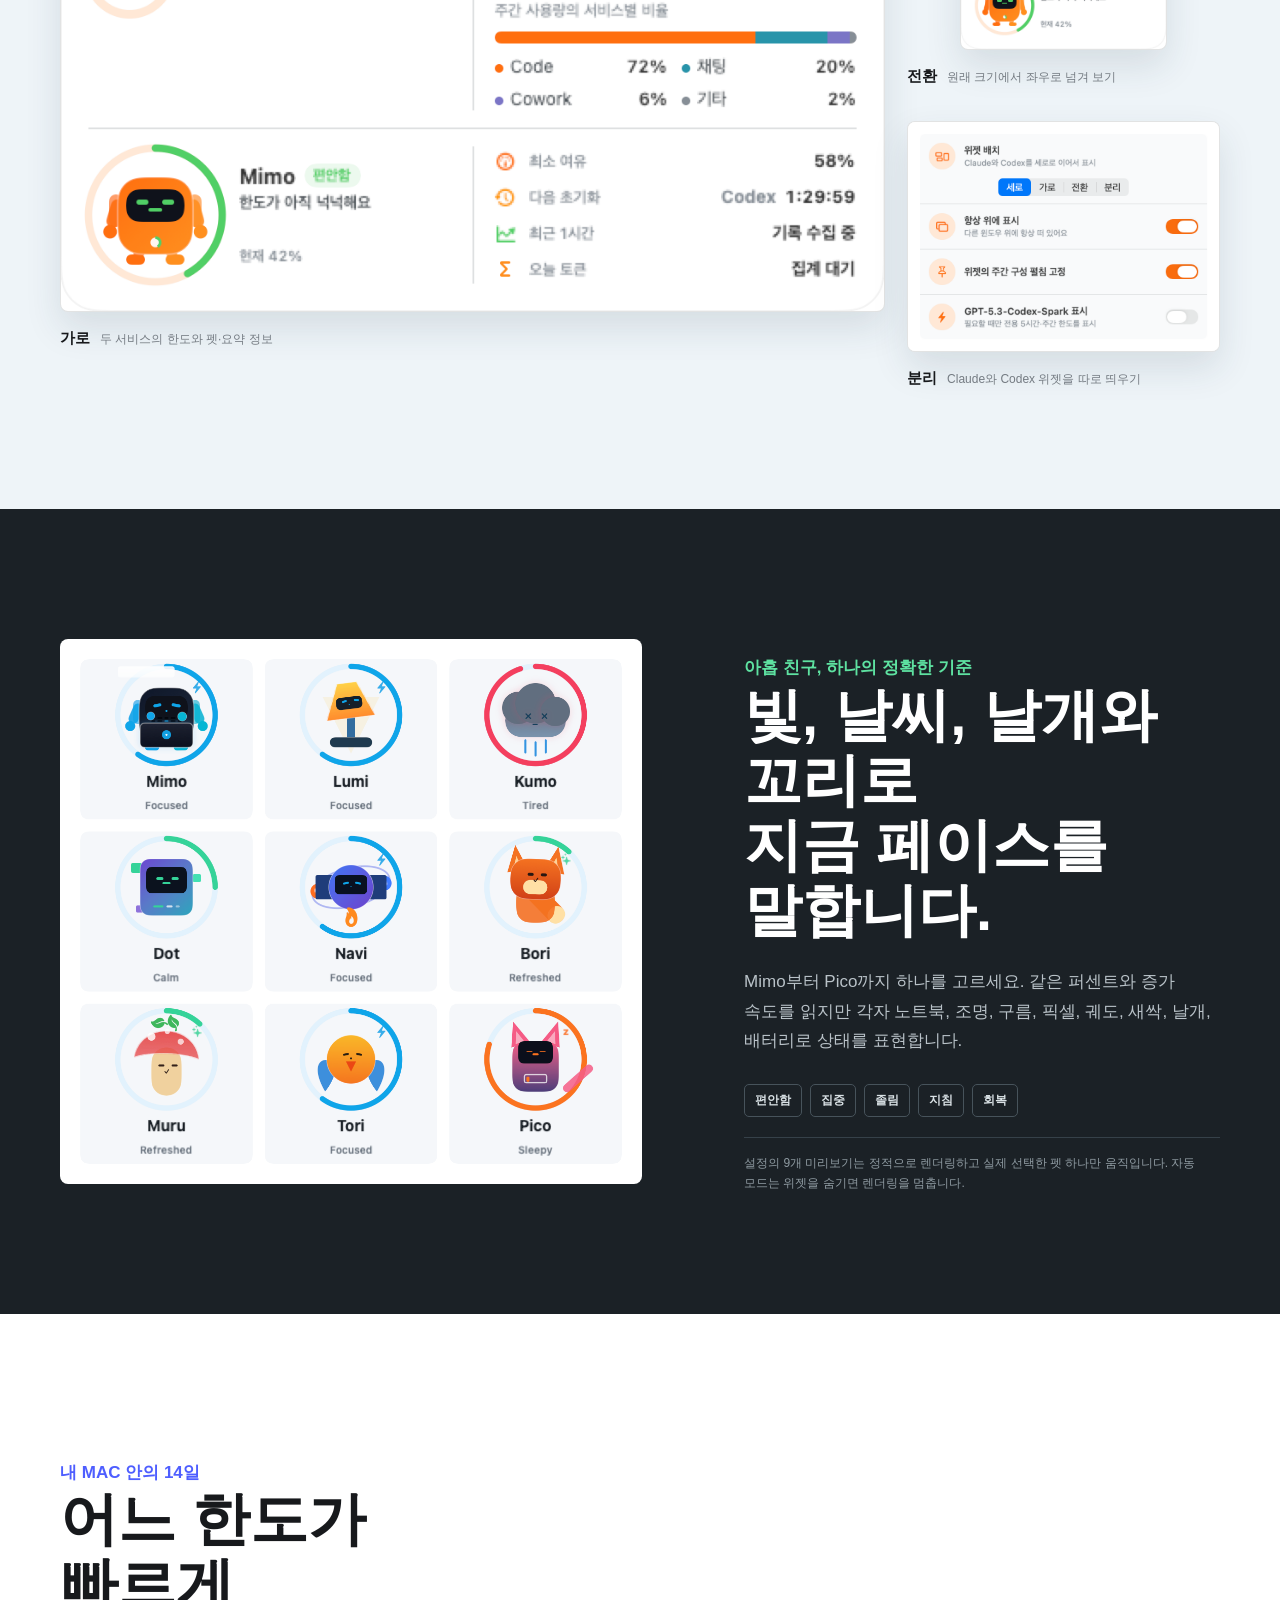
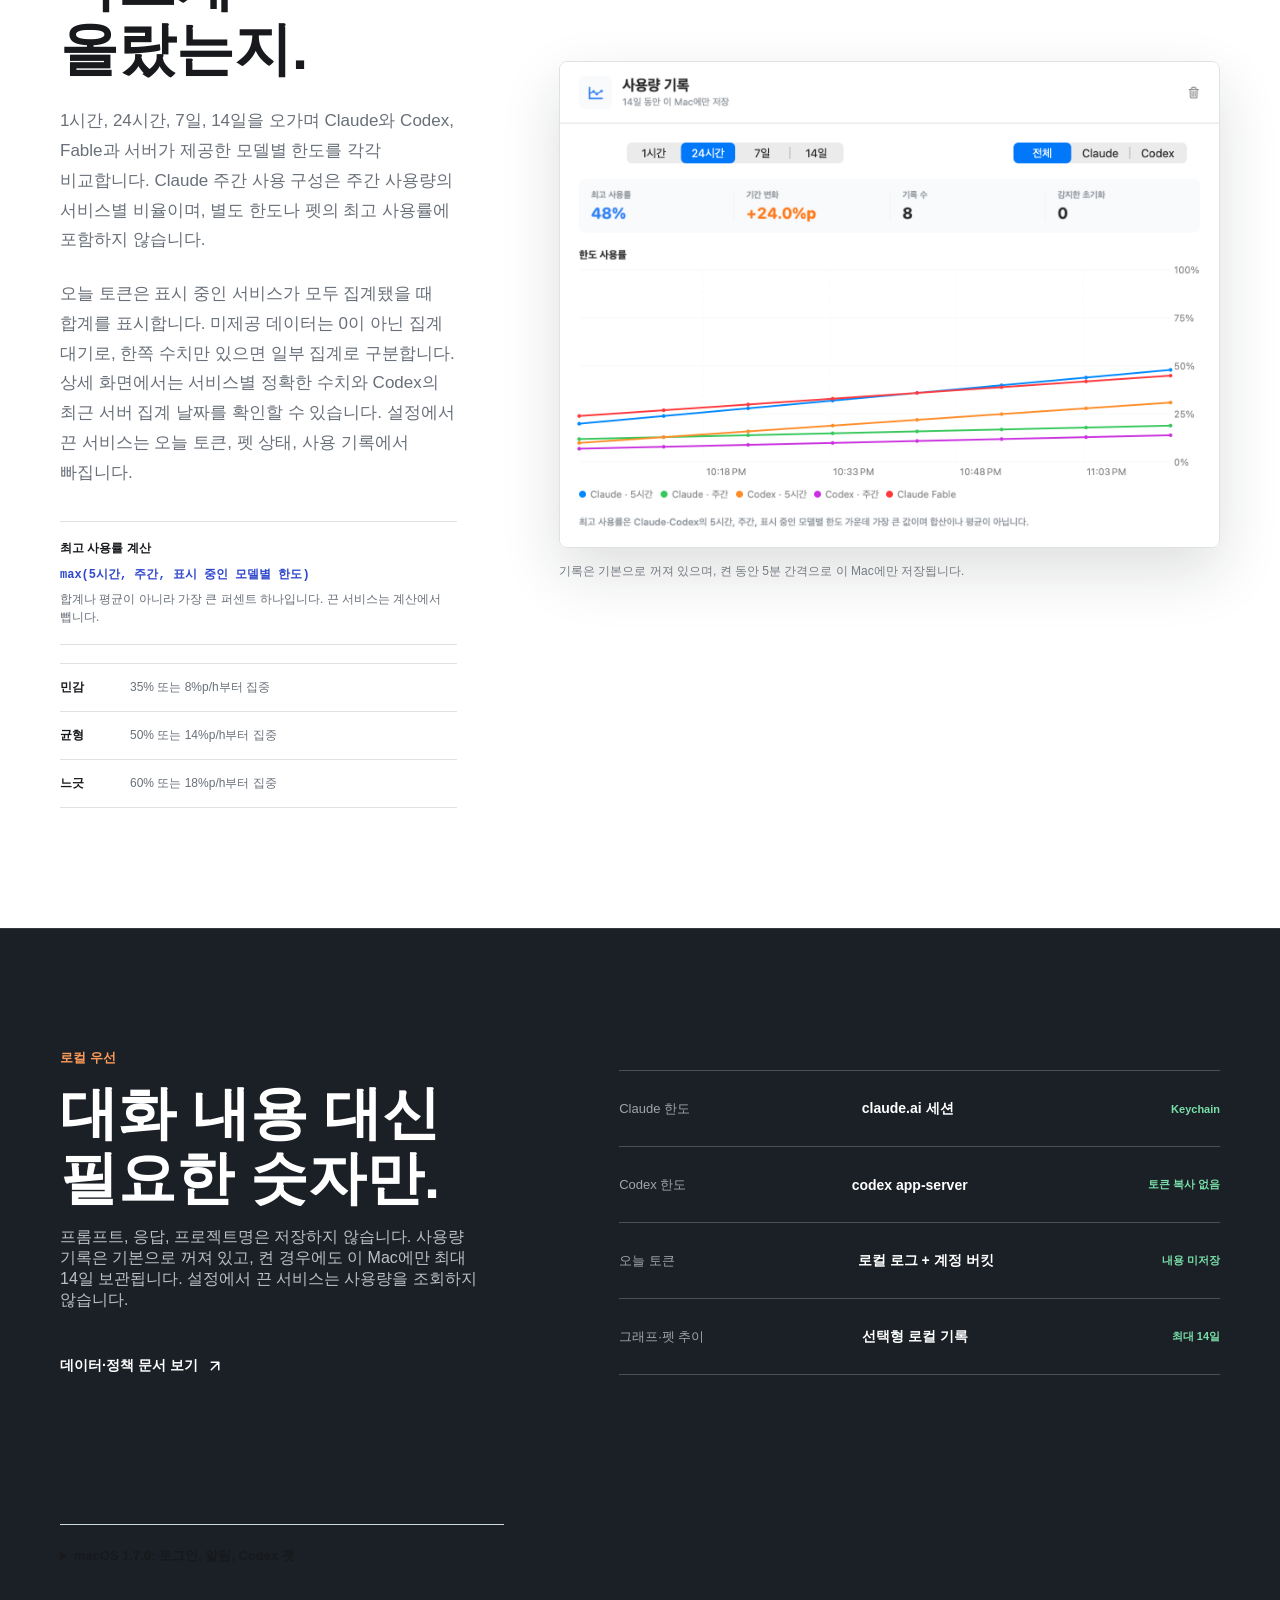
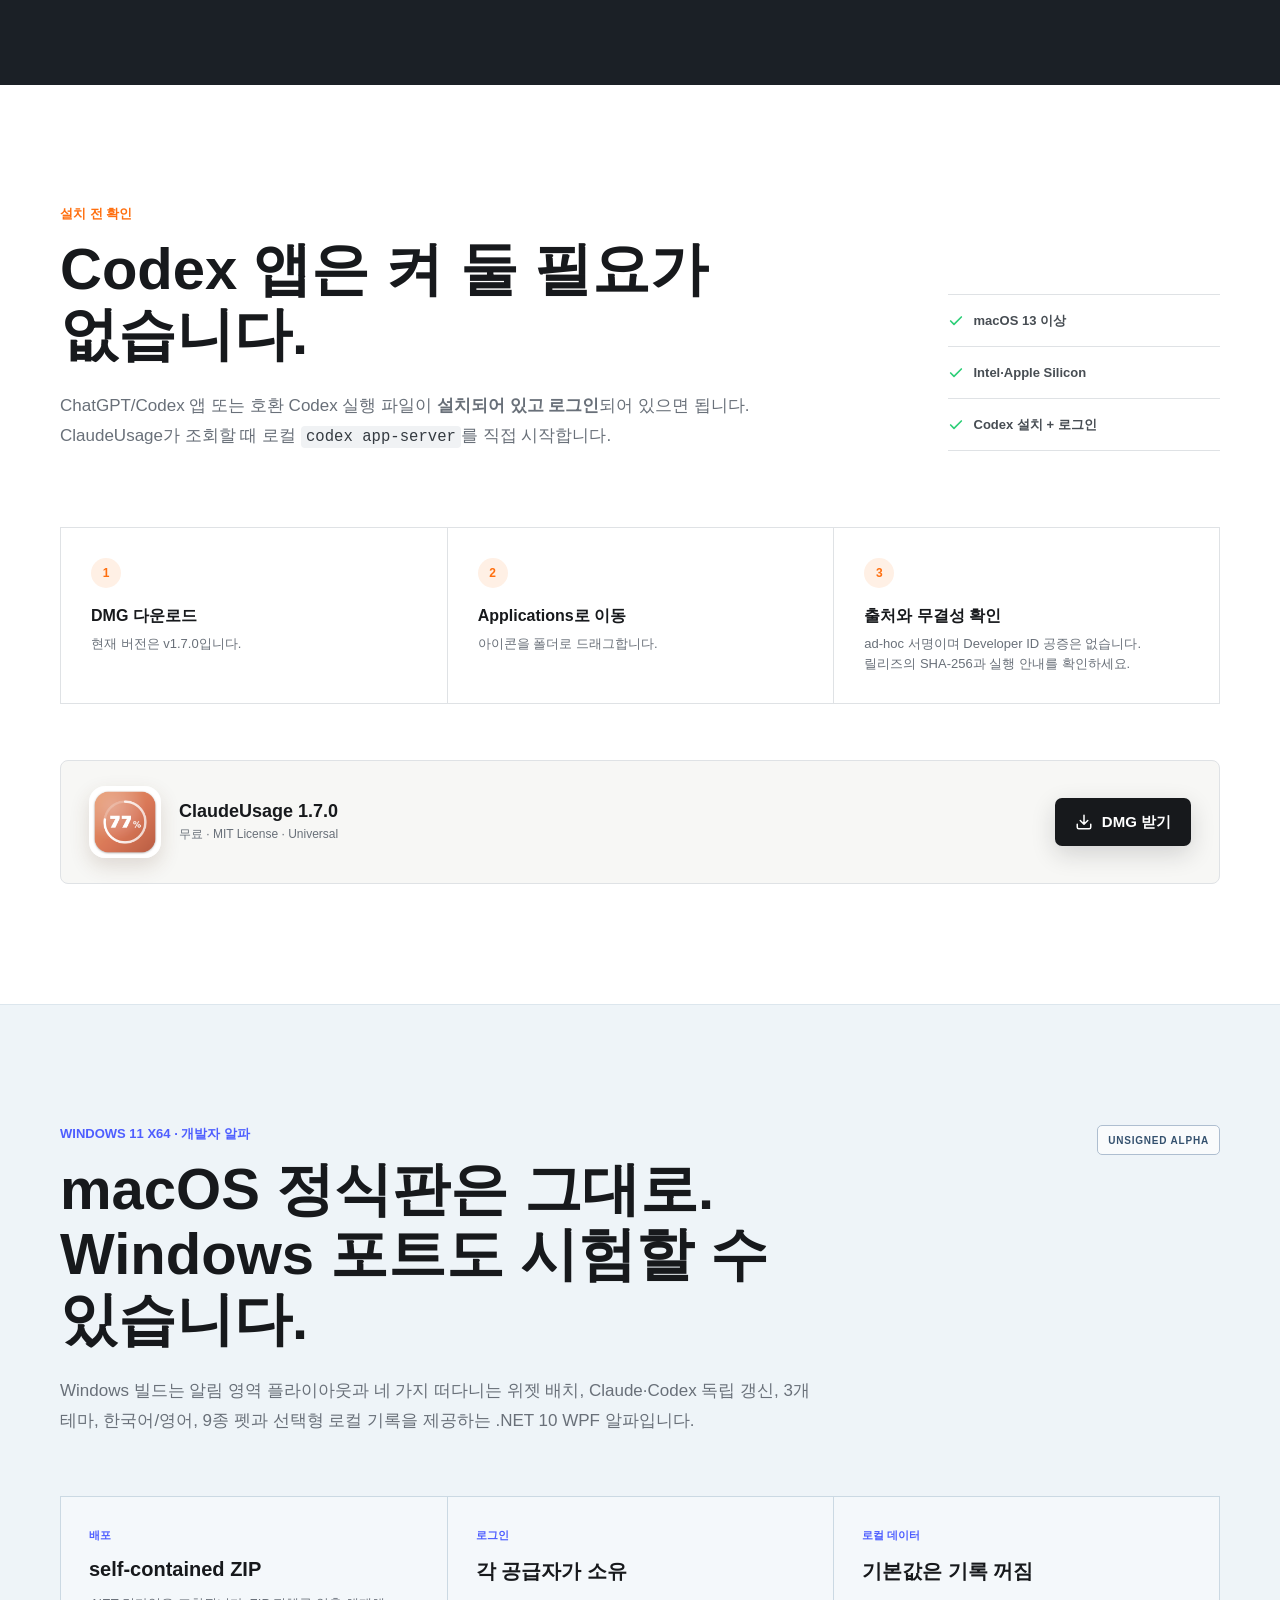
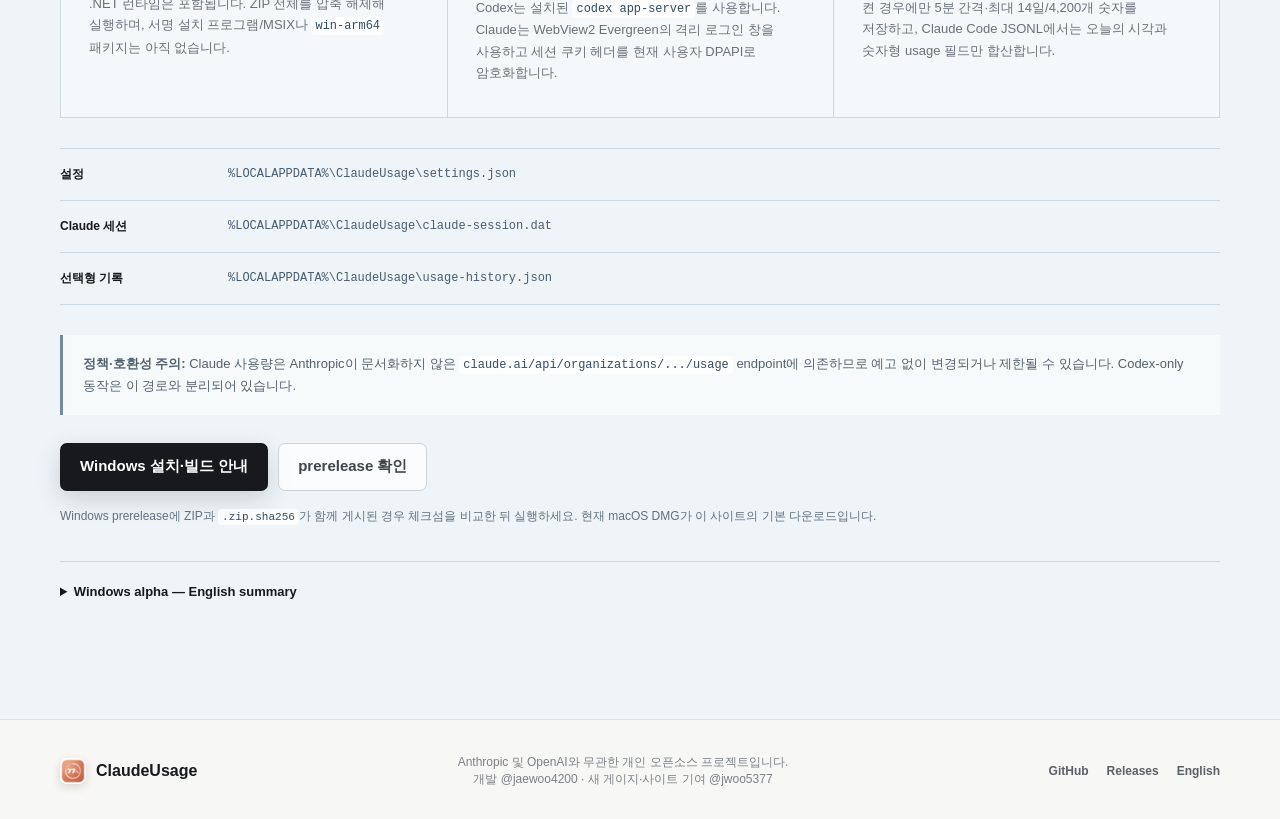
==== commit ea383ce1: "Merge PR #3: finalize macOS 1.7.0 build 22 Publish the tested integration: 115 passing macOS tests, " ====
--- a/docs/index.html
+++ b/docs/index.html
@@ -4,9 +4,9 @@
     <meta charset="utf-8">
     <meta name="viewport" content="width=device-width, initial-scale=1">
     <meta name="theme-color" content="#f7f7f5">
-    <meta name="description" content="ClaudeUsage 1.7.0: 도넛·헤일로 바·오라 세 가지 게이지 디자인과, Claude나 Codex 중 쓰는 서비스만 표시하는 옵션을 추가했습니다. Claude와 Codex 사용량을 macOS 메뉴바와 위젯에서 확인하세요.">
+    <meta name="description" content="ClaudeUsage 1.7.0: 기존 당근·토스·하이브리드를 유지하고 도넛·헤일로 바·오라를 추가한 6가지 테마. Claude와 Codex 사용량, 주간 구성 펼침과 고정을 macOS 메뉴바와 위젯에서 지원합니다.">
     <meta property="og:title" content="ClaudeUsage for macOS">
-    <meta property="og:description" content="세 가지 게이지 디자인과 표시할 서비스 선택. ClaudeUsage 1.7.0 for macOS.">
+    <meta property="og:description" content="6가지 테마, 주간 구성 고정, 알림과 로컬 Codex 펫. ClaudeUsage 1.7.0 for macOS.">
     <meta property="og:type" content="website">
     <meta property="og:url" content="https://jaewoo4200.github.io/ClaudeUsage/">
     <meta property="og:image" content="https://jaewoo4200.github.io/ClaudeUsage/assets/releases/1.7.0/widget-horizontal-daangn-ko.png">
@@ -55,7 +55,7 @@
             <svg class="icon" viewBox="0 0 24 24" aria-hidden="true"><path d="M7 17 17 7M7 7h10v10"/></svg>
           </a>
         </div>
-        <p class="download-meta">4.4MB DMG · Intel + Apple Silicon · 오픈소스</p>
+        <p class="download-meta">5.2MB DMG · Intel + Apple Silicon · 빌드 22 · 오픈소스</p>
       </div>
 
       <div class="hero-stage" aria-label="ClaudeUsage 가로 위젯 미리보기">
@@ -64,7 +64,7 @@
           <img src="assets/menu-label.png" alt="Claude 68%, Codex 20% 메뉴바 표시">
         </div>
         <picture>
-          <img class="hero-widget" src="assets/releases/1.7.0/widget-horizontal-daangn-ko.png" alt="Claude, Codex 사용량과 선택한 펫이 도넛 게이지로 함께 보이는 ClaudeUsage 가로 위젯">
+          <img class="hero-widget" src="assets/releases/1.7.0/widget-horizontal-daangn-ko.png" alt="당근 테마의 Claude와 Codex 사용량, Codex 아래 고정된 주간 구성, Mimo가 보이는 가로 위젯">
         </picture>
       </div>
     </header>
@@ -84,34 +84,35 @@
           <div class="section-heading compact">
             <p class="kicker">macOS 1.7.0 · 새 게이지 디자인과 표시할 서비스</p>
             <h2>세 가지 게이지.<br>필요한 서비스만.</h2>
-            <p>도넛, 헤일로 바, 오라 중에서 게이지를 고르고, Claude와 Codex 중 쓰는 서비스만 켜 둘 수 있습니다. 아래 화면은 실제 앱을 데모 데이터로 렌더링한 예시입니다.</p>
+            <p>기존 당근, 토스, 하이브리드 테마와 저장된 선택을 유지합니다. 새로 추가된 도넛, 헤일로 바, 오라까지 총 6가지 중 고르고, Claude와 Codex 중 쓰는 서비스만 켜 둘 수 있습니다. 아래 화면은 새 게이지 디자인의 데모 데이터 예시입니다.</p>
           </div>
           <div class="release-shots release-themes">
             <figure>
-              <img src="assets/releases/1.7.0/theme-daangn-ko.png" alt="도넛 테마: 5시간 38%, 7일 71%, Claude Fable 24%를 고리와 큰 숫자로 표시한 Claude 사용량" loading="lazy">
+              <img src="assets/releases/1.7.0/theme-donut-ko.png" alt="도넛 테마: 5시간 38%, 7일 18%, Claude Fable 24%를 고리와 큰 숫자로 표시한 Claude 사용량" loading="lazy">
               <figcaption><strong>도넛</strong><span>사용률이 오를수록 고리가 파랑에서 주황, 빨강으로 이어집니다.</span></figcaption>
             </figure>
             <figure>
-              <img src="assets/releases/1.7.0/theme-toss-ko.png" alt="헤일로 바 테마: 빛이 번지는 그라데이션 막대 위에 남은 시간과 사용률을 표시한 Claude 사용량" loading="lazy">
+              <img src="assets/releases/1.7.0/theme-halo-ko.png" alt="헤일로 바 테마: 빛이 번지는 그라데이션 막대 위에 남은 시간과 사용률을 표시한 Claude 사용량" loading="lazy">
               <figcaption><strong>헤일로 바</strong><span>막대 둘레로 빛이 번지고, 남은 시간과 %를 막대 높이에 맞춰 크게 표시합니다.</span></figcaption>
             </figure>
             <figure>
-              <img src="assets/releases/1.7.0/theme-hybrid-ko.png" alt="오라 테마: 막대 없이 사용률만큼 퍼지는 빛 위에 남은 시간과 사용률을 표시한 Claude 사용량" loading="lazy">
+              <img src="assets/releases/1.7.0/theme-aura-ko.png" alt="오라 테마: 막대 없이 사용률만큼 퍼지는 빛 위에 남은 시간과 사용률을 표시한 Claude 사용량" loading="lazy">
               <figcaption><strong>오라</strong><span>막대 테두리 없이 사용률만큼 빛이 퍼지고, 그 위에 숫자를 표시합니다.</span></figcaption>
             </figure>
           </div>
-          <p class="release-note"><strong>테마를 바꿔도 창 크기는 그대로입니다.</strong> 세 테마의 드롭다운과 위젯 높이가 같습니다. 주황과 빨강은 경고와 위험에만 쓰고, 버튼과 선택 표시는 각 테마의 여유 단계 색을 씁니다. 남은 시간은 0이 된 앞 단위를 빼고 표시하며, 설정 창의 로고도 고른 테마에 맞춰 바뀝니다.</p>
+          <p class="release-note"><strong>기존 테마는 그대로, 새 디자인은 선택으로.</strong> 당근의 주황 링과 토스·하이브리드의 기존 막대 표시를 유지합니다. 새 게이지 3개는 같은 행 높이를 사용하며, 주황과 빨강은 경고와 위험에 사용합니다. 기존 테마로 돌아오면 창 크기도 해당 레이아웃에 맞춰집니다.</p>
           <div class="release-shots">
             <figure>
-              <img src="assets/releases/1.7.0/settings-services-ko.png" alt="설정의 표시할 서비스에서 Claude만 켜고 Codex를 끈 화면. 계정 목록의 Codex에 숨김 표시가 붙어 있음" loading="lazy">
+              <img src="assets/releases/1.7.0/settings-services-ko.png" alt="Claude와 Codex 표시를 각각 선택하는 서비스 설정" loading="lazy">
               <figcaption><strong>표시할 서비스</strong><span>끈 서비스는 메뉴바, 드롭다운, 위젯에서 빠지고 사용량도 조회하지 않습니다. 하나만 켜면 위젯은 배치와 상관없이 한 장으로 표시합니다.</span></figcaption>
             </figure>
             <figure>
-              <img src="assets/releases/1.7.0/breakdown-ko.png" alt="7일 줄의 구성을 펼쳐 Code 72%, 채팅 20%, Cowork 6%, 기타 2%로 나눠 보여주는 Claude 사용량" loading="lazy">
-              <figcaption><strong>7일 줄 안에서 보는 주간 구성</strong><span>"구성" 버튼으로 펼치면 7일 게이지가 Code, 채팅, Cowork, 기타 색으로 나뉩니다. 별도 한도나 펫의 최고 사용률에는 포함하지 않습니다.</span></figcaption>
-            </figure>
-          </div>
-          <p class="release-note">위젯을 끌어도 움직이지 않던 문제를 고쳤고, 옮긴 위치는 다음 실행에도 유지됩니다. 고른 테마와 사용 기록 등 기존 설정은 업데이트 후에도 그대로입니다. 사용량을 가져오는 방식은 1.6.3과 같습니다.</p>
+              <img src="assets/releases/1.7.0/breakdown-ko.png" alt="주간 사용량에서 Code 72%, 채팅 20%, Cowork 6%, 기타 2%가 차지하는 비중" loading="lazy">
+              <figcaption><strong>주간 사용량의 서비스별 비율</strong><span>Claude Code, 채팅, Cowork, 기타 비중을 보여줍니다. 별도 한도나 펫의 최고 사용률에는 포함하지 않습니다.</span></figcaption>
+            </figure>
+          </div>
+          <p class="release-note">위젯을 끌어도 움직이지 않던 문제를 고쳤고, 옮긴 위치는 다음 실행에도 유지됩니다. 고른 테마와 사용 기록 등 기존 설정은 업데이트 후에도 그대로입니다. Codex 한도 선택과 Claude 로컬 토큰 중복 집계도 보완했습니다.</p>
+          <p class="release-note">위젯에서도 Claude의 7일 줄이나 주간 구성 제목에 마우스를 올리면 구성이 펼쳐집니다. 가로 배치에서는 Codex 아래, 나머지 Claude 위젯에서는 Claude 사용량 아래에 나타납니다. 핀 버튼으로 펼침을 고정하거나 해제할 수 있고, 선택은 재실행 후에도 유지됩니다. Codex 전용 위젯에는 Claude 구성을 표시하지 않습니다.</p>
         </div>
       </section>
 
@@ -136,13 +137,13 @@
                   <dd>5시간, 주간, 모델별 한도와 초기화권</dd>
                 </div>
                 <div>
-                  <dt><span class="source-mark mimo"></span>9종 펫</dt>
-                  <dd>선택한 캐릭터가 현재 부담과 최근 속도를 안내</dd>
+                  <dt><span class="source-mark mimo"></span>9종 펫 + Codex 연동</dt>
+                  <dd>기본 캐릭터 또는 이 Mac의 Codex 펫이 현재 부담과 최근 속도를 안내</dd>
                 </div>
               </dl>
             </div>
             <figure class="product-shot dropdown-shot">
-              <img src="assets/releases/1.7.0/dropdown-daangn-ko.png" alt="선택한 펫과 Claude, Codex 사용량이 도넛 게이지로 표시된 메뉴바 드롭다운">
+              <img src="assets/releases/1.7.0/dropdown-daangn-ko.png" alt="Mimo와 Claude, Codex 사용량이 당근 테마로 표시된 메뉴바 드롭다운">
               <figcaption>메뉴바를 누르면 세부 한도와 남은 시간을 바로 확인할 수 있습니다. 서비스 이름에 마우스를 올리면 연결 상태가 보입니다.</figcaption>
             </figure>
           </div>
@@ -243,6 +244,14 @@
               <span role="cell">그래프·펫 추이</span><strong role="cell">선택형 로컬 기록</strong><em role="cell">최대 14일</em>
             </div>
           </div>
+          <details class="windows-english">
+            <summary>macOS 1.7.0: 로그인, 알림, Codex 펫</summary>
+            <p>Google 로그인은 기본 브라우저에서 완료한 뒤 고급 연결에 본인의 Claude sessionKey만 입력합니다. 앱이 세션을 검증해 Keychain에 보관하며 브라우저 쿠키를 자동 수집하지 않습니다. 이메일 로그인도 유지됩니다.</p>
+            <p>70%·90% 경고, 서버 조회로 확인한 초기화, 연속 조회 실패 알림은 각각 선택해 켭니다. 설정의 알림 권한 요청·테스트 알림 버튼으로 확인하고, 거절한 권한은 macOS 알림 설정에서 변경합니다. 새 버전 안내는 선택형 하루 1회 GitHub Releases 확인이며 푸시 서버나 자동 설치는 없습니다.</p>
+            <img src="assets/releases/1.7.0/settings-notifications-ko.png" alt="알림 권한 요청, 테스트 알림, macOS 알림 설정 버튼" width="420" loading="lazy">
+            <p>Codex Pet은 로컬 선택과 이미지 파일을 읽습니다. 클라우드로 이전된 펫은 로컬 원본이 남아 있을 때만 표시하며 클라우드에서만 존재하는 펫은 지원하지 않습니다. 개인 펫과 Codex 내장 이미지는 배포 파일에 포함하지 않습니다. 기존 9종 펫과 사용자의 선택은 유지합니다.</p>
+            <p>macOS 1.7.0은 115개 자동 테스트를 통과했고 실제 테스트 알림 수신도 확인했습니다. Google 고급 연결의 실계정 전체 흐름과 Windows 실기 검증은 별도입니다.</p>
+          </details>
         </div>
       </section>
 
@@ -264,7 +273,7 @@
           <ol class="install-steps">
             <li><span>1</span><strong>DMG 다운로드</strong><p>현재 버전은 v1.7.0입니다.</p></li>
             <li><span>2</span><strong>Applications로 이동</strong><p>아이콘을 폴더로 드래그합니다.</p></li>
-            <li><span>3</span><strong>처음 한 번 열기 허용</strong><p>서명되지 않은 오픈소스 앱 안내를 확인합니다.</p></li>
+            <li><span>3</span><strong>출처와 무결성 확인</strong><p>ad-hoc 서명이며 Developer ID 공증은 없습니다. 릴리즈의 SHA-256과 실행 안내를 확인하세요.</p></li>
           </ol>
 
           <div class="final-download">
@@ -334,7 +343,7 @@
     <footer>
       <div class="section-inner footer-inner">
         <div class="brand footer-brand"><img src="assets/app-icon.png" alt="" width="26" height="26"><span>ClaudeUsage</span></div>
-        <p>Anthropic 및 OpenAI와 무관한 개인 오픈소스 프로젝트입니다.</p>
+        <p>Anthropic 및 OpenAI와 무관한 개인 오픈소스 프로젝트입니다.<br>개발 <a href="https://github.com/jaewoo4200">@jaewoo4200</a> · 새 게이지·사이트 기여 <a href="https://github.com/jwoo5377">@jwoo5377</a></p>
         <div class="footer-links"><a href="https://github.com/jaewoo4200/ClaudeUsage">GitHub</a><a href="https://github.com/jaewoo4200/ClaudeUsage/releases">Releases</a><a href="https://github.com/jaewoo4200/ClaudeUsage/blob/main/README.en.md">English</a></div>
       </div>
     </footer>
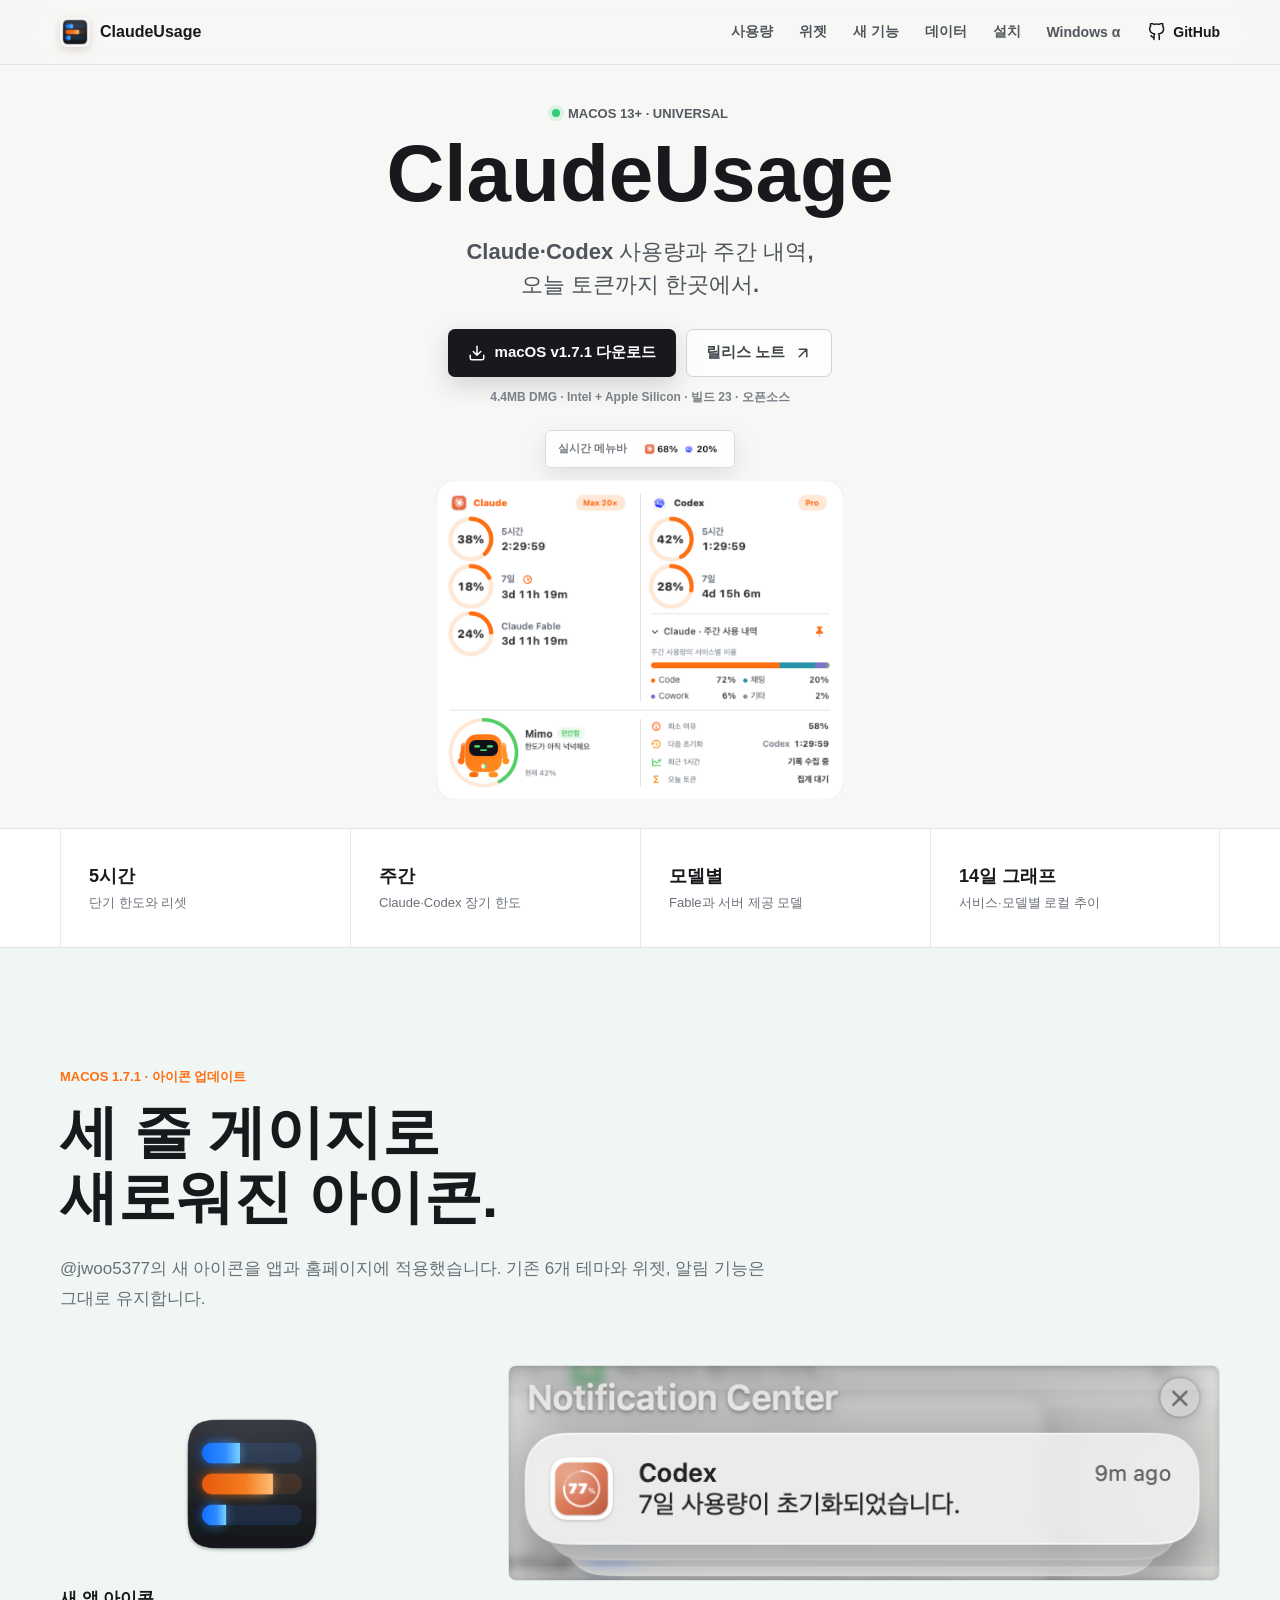
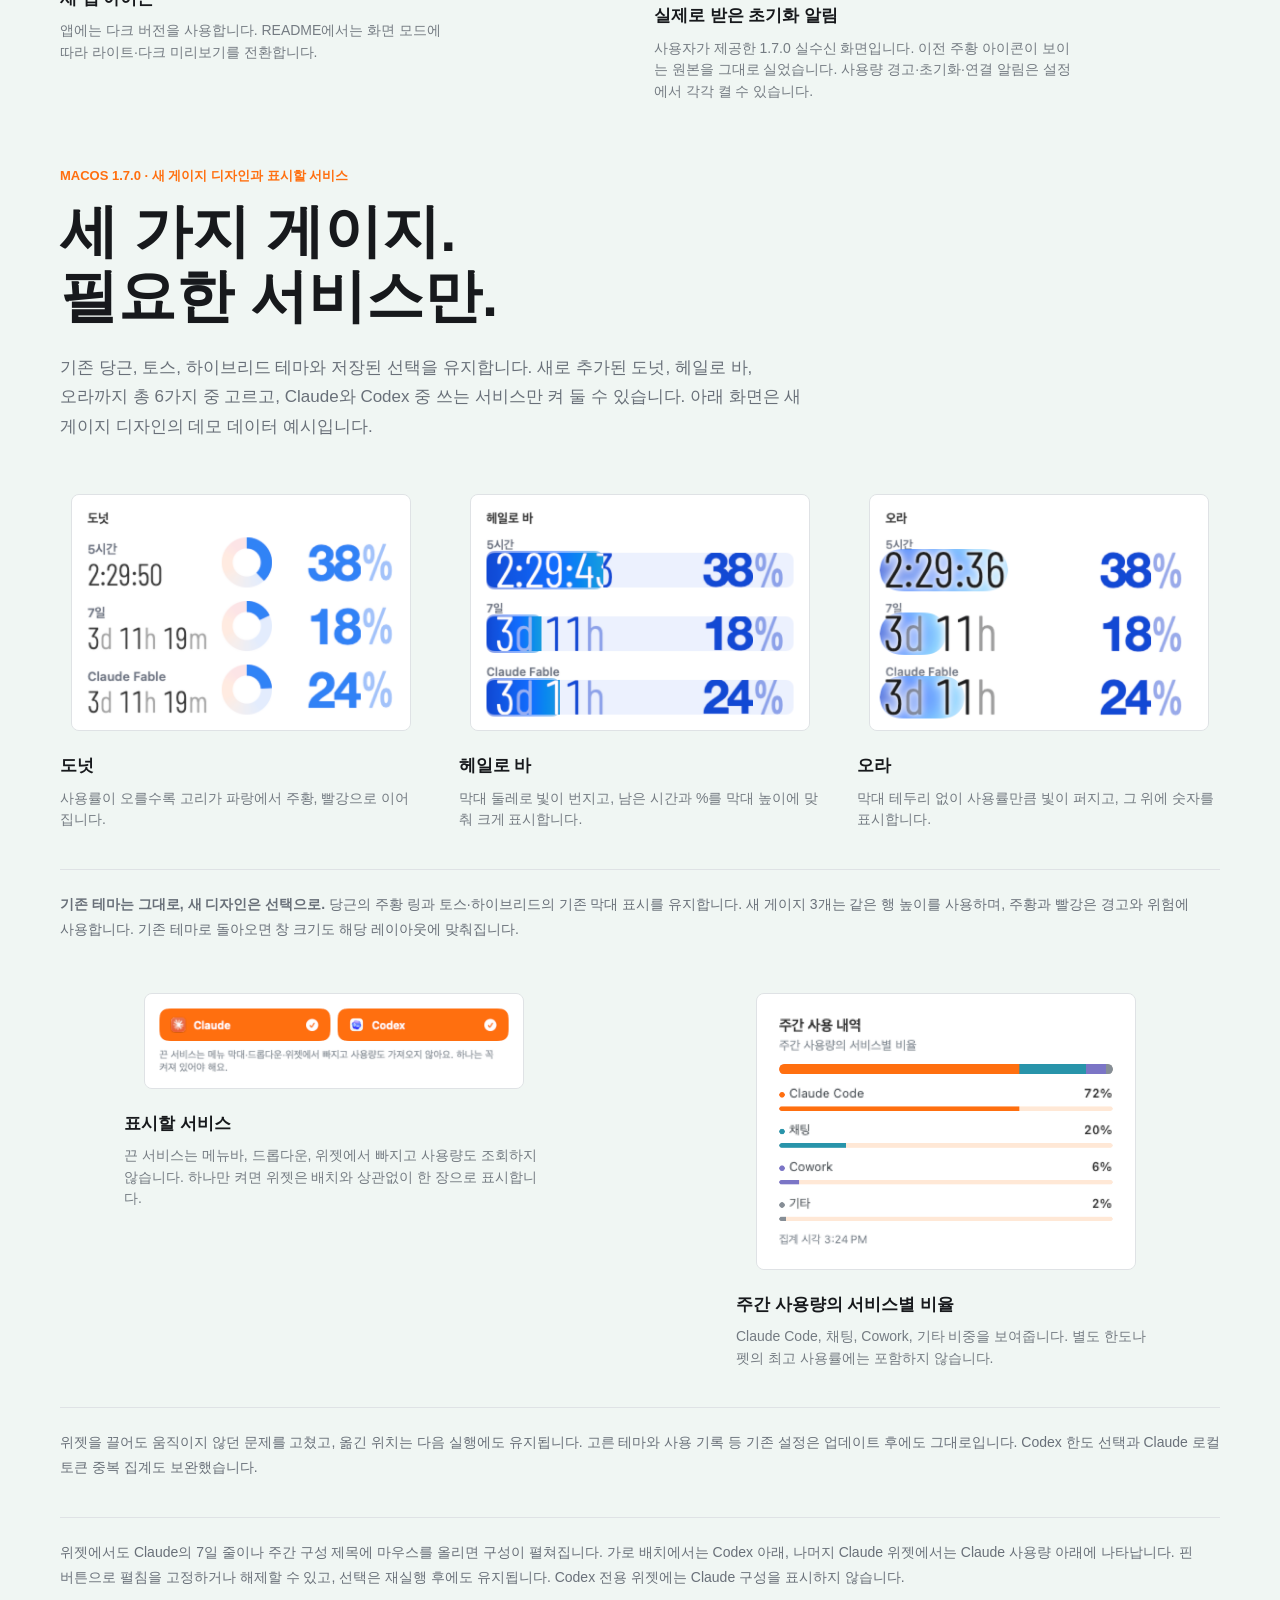
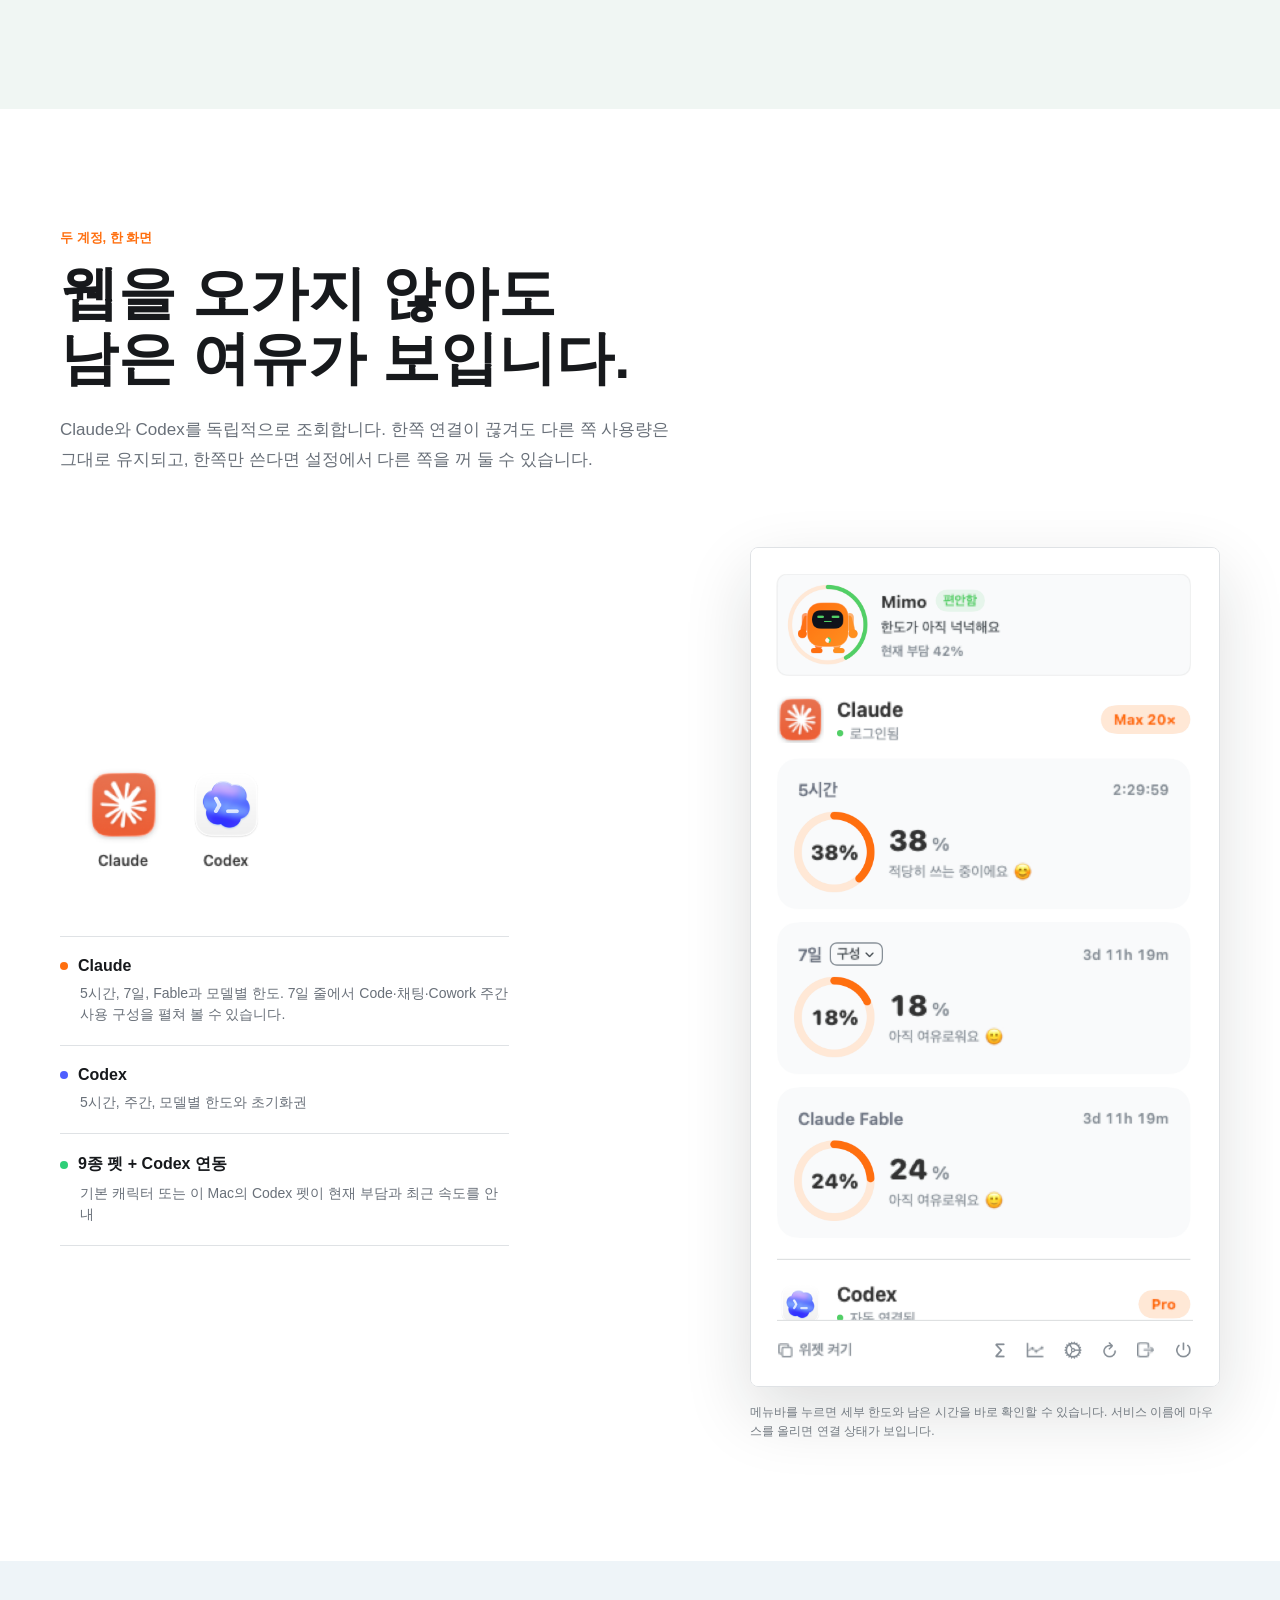
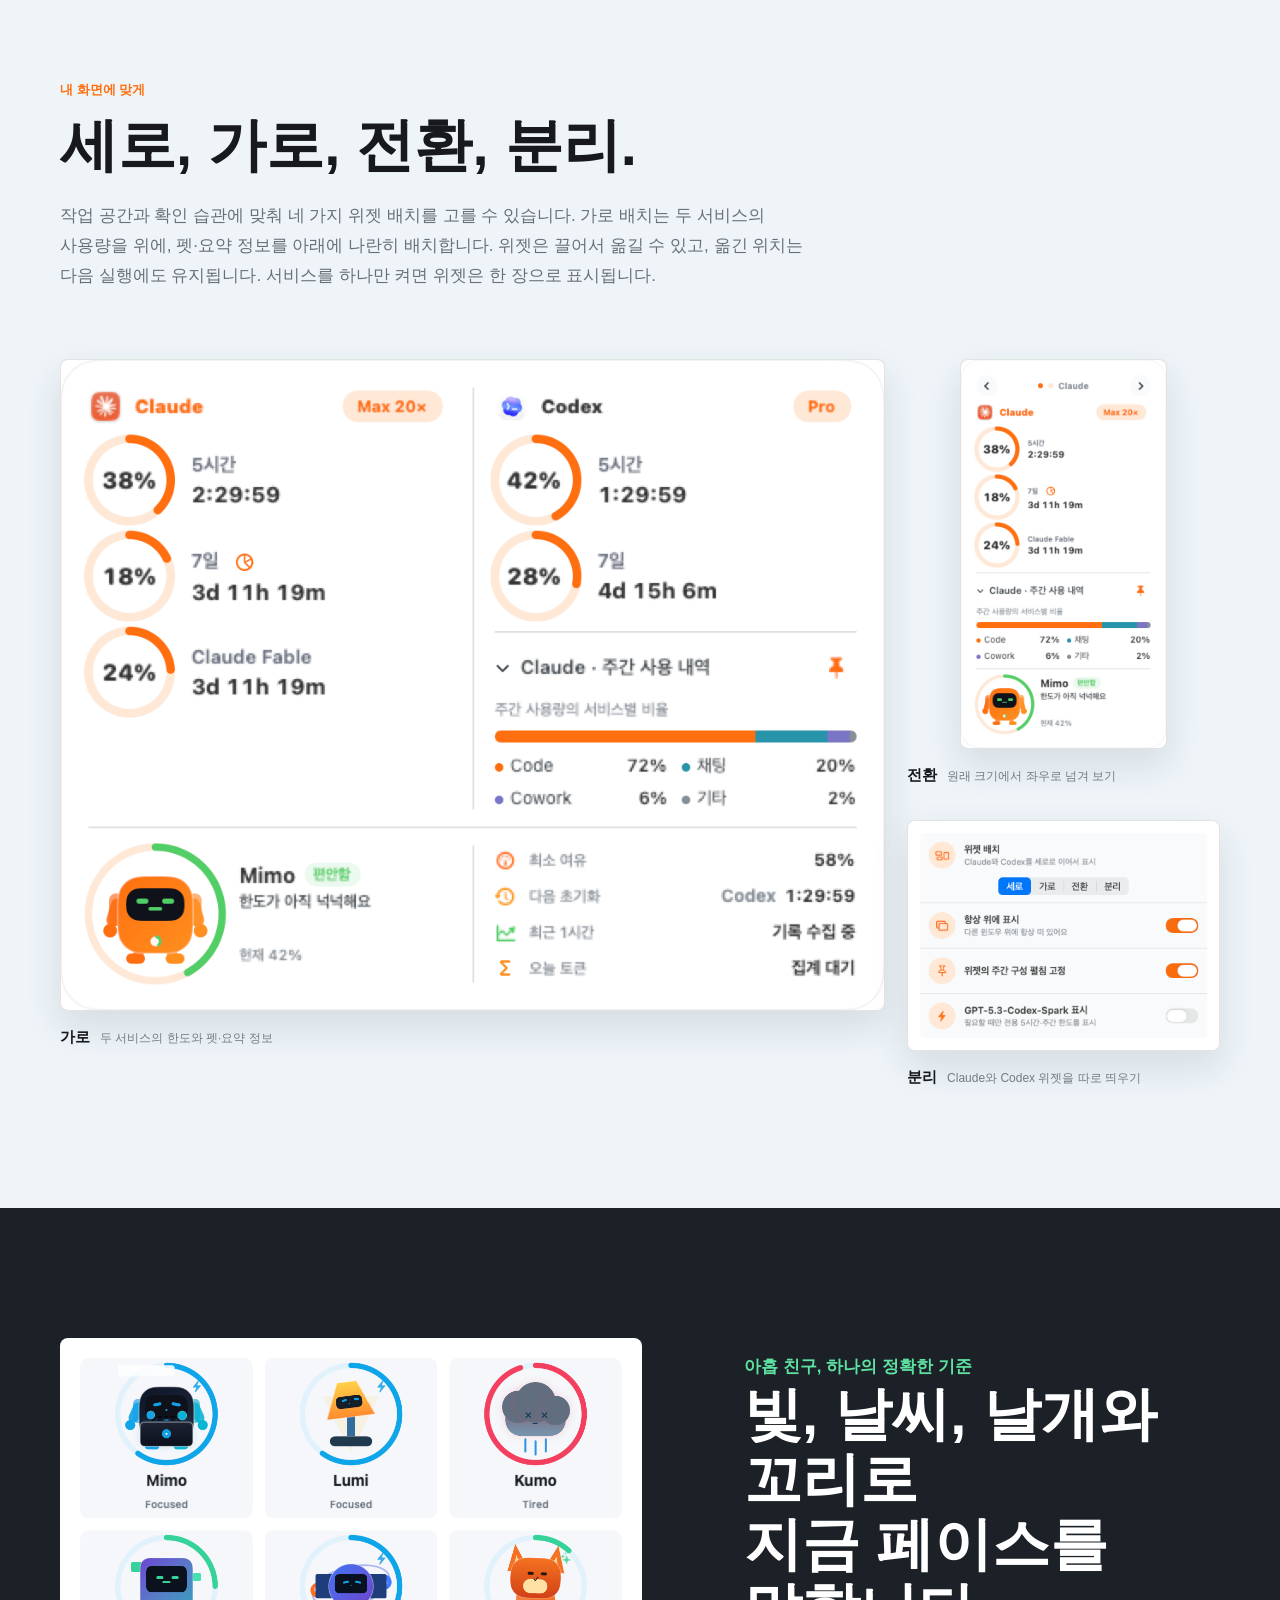
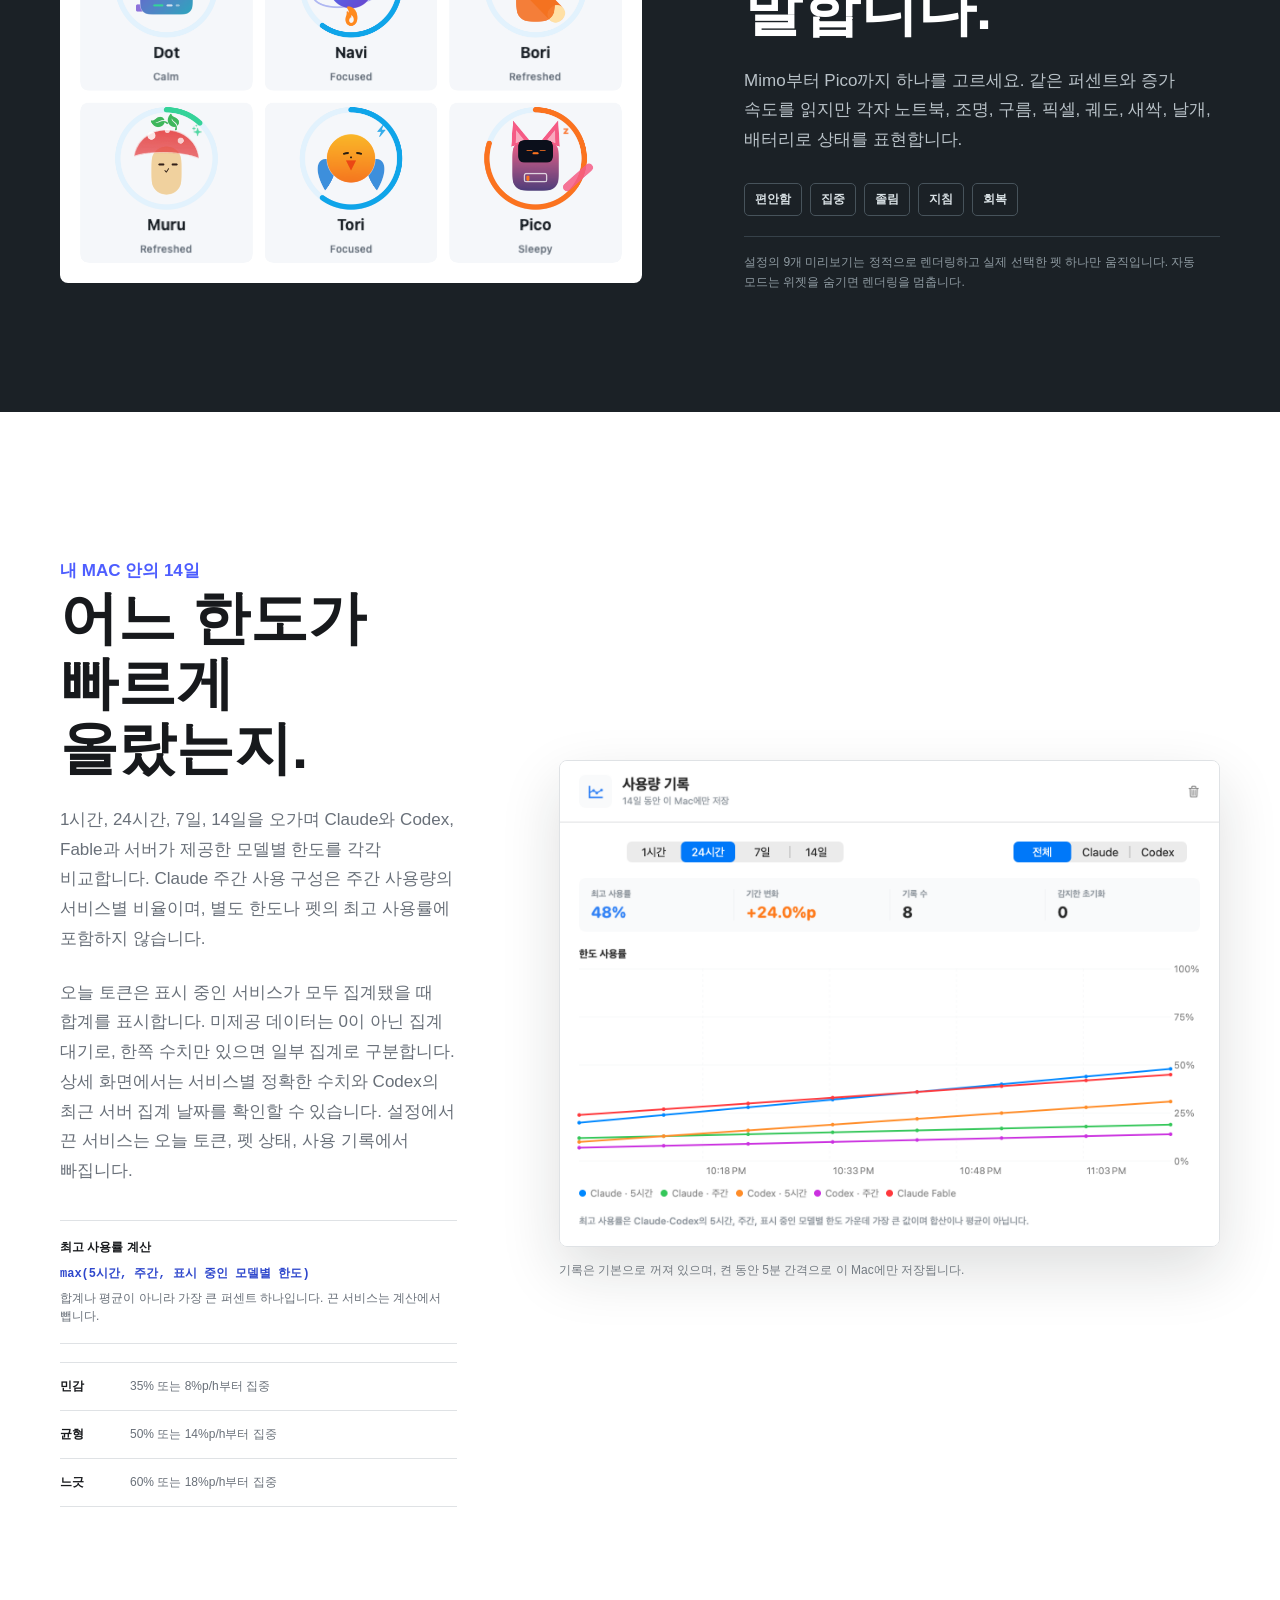
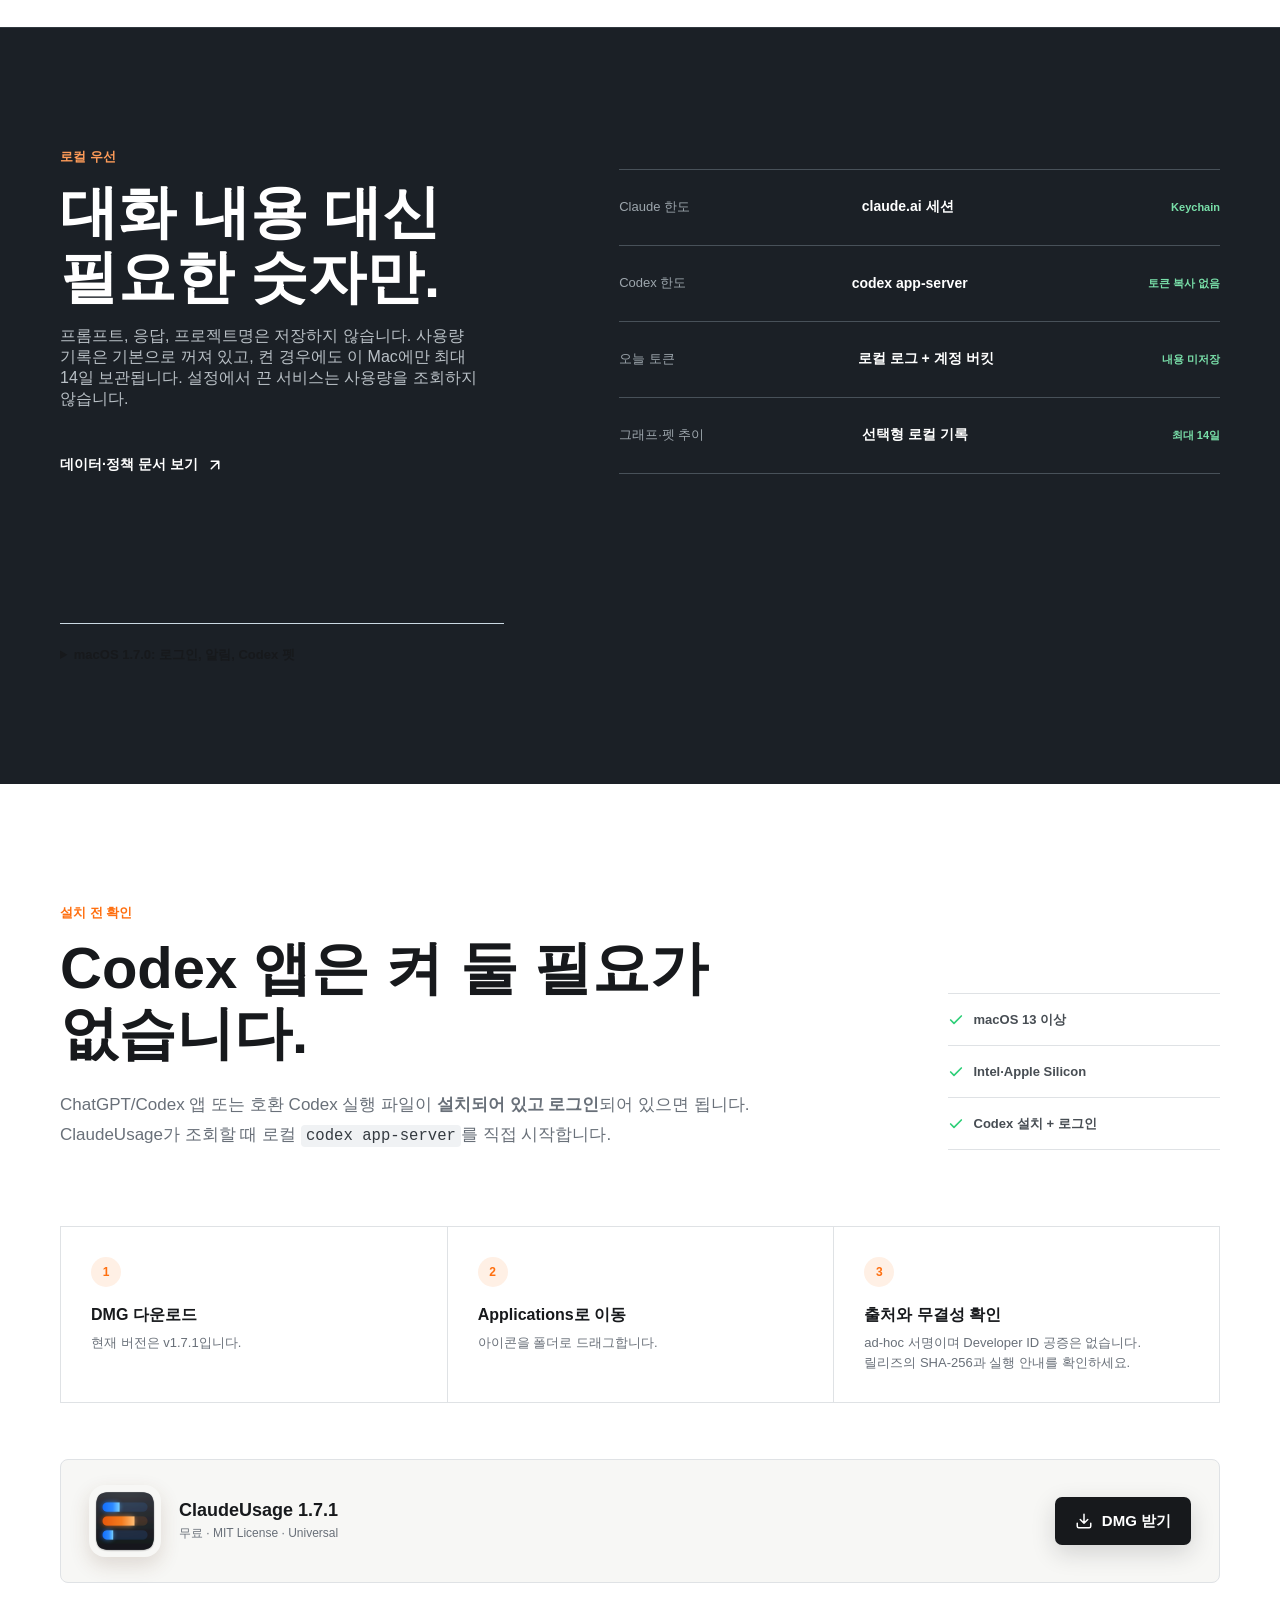
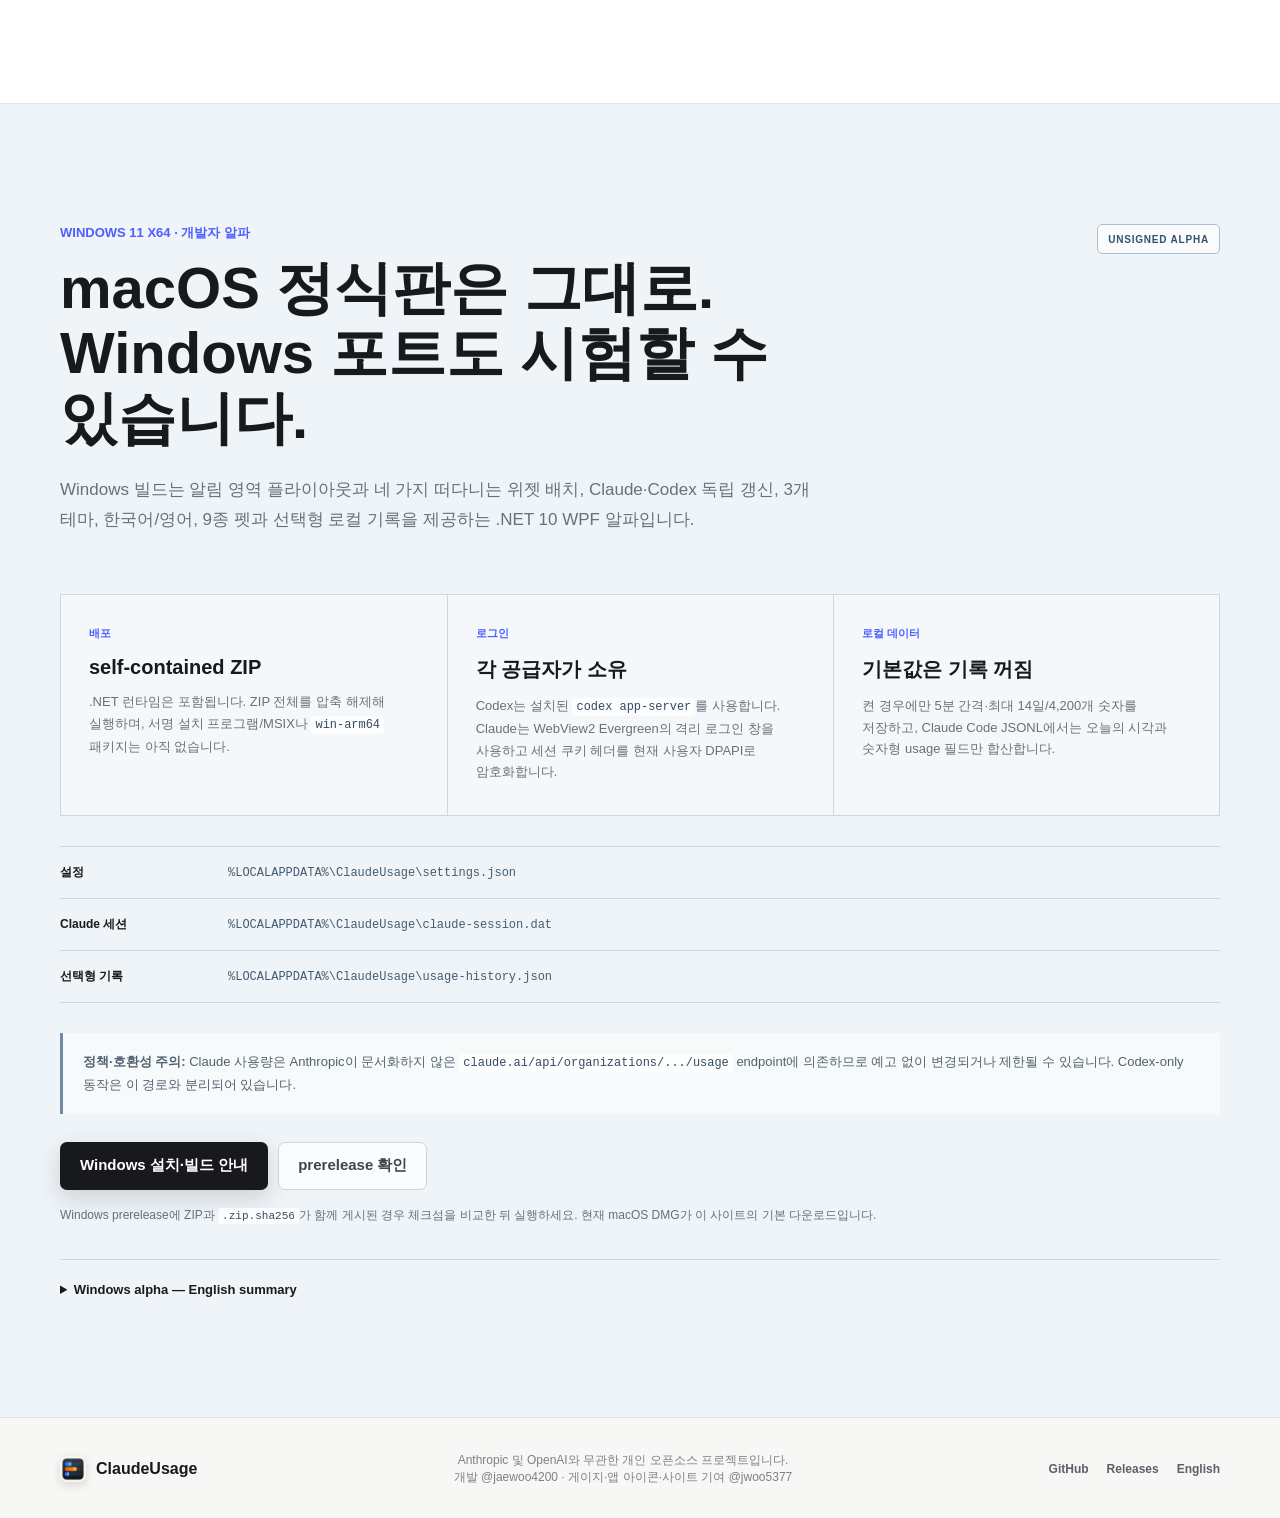
==== commit e3f0526b: "release: prepare 1.7.1 icon update and notification showcase Preserve jwoo5377's app-icon contributi" ====
--- a/docs/index.html
+++ b/docs/index.html
@@ -4,17 +4,17 @@
     <meta charset="utf-8">
     <meta name="viewport" content="width=device-width, initial-scale=1">
     <meta name="theme-color" content="#f7f7f5">
-    <meta name="description" content="ClaudeUsage 1.7.0: 기존 당근·토스·하이브리드를 유지하고 도넛·헤일로 바·오라를 추가한 6가지 테마. Claude와 Codex 사용량, 주간 구성 펼침과 고정을 macOS 메뉴바와 위젯에서 지원합니다.">
+    <meta name="description" content="ClaudeUsage 1.7.1: 새 세 줄 게이지 아이콘. Claude와 Codex 사용량, 실제 초기화 알림, 6가지 테마와 주간 구성 고정을 macOS 메뉴바와 위젯에서 지원합니다.">
     <meta property="og:title" content="ClaudeUsage for macOS">
-    <meta property="og:description" content="6가지 테마, 주간 구성 고정, 알림과 로컬 Codex 펫. ClaudeUsage 1.7.0 for macOS.">
+    <meta property="og:description" content="새 앱 아이콘과 실제 초기화 알림 화면. ClaudeUsage 1.7.1 for macOS.">
     <meta property="og:type" content="website">
     <meta property="og:url" content="https://jaewoo4200.github.io/ClaudeUsage/">
     <meta property="og:image" content="https://jaewoo4200.github.io/ClaudeUsage/assets/releases/1.7.0/widget-horizontal-daangn-ko.png">
     <meta name="twitter:card" content="summary_large_image">
     <title>ClaudeUsage - Claude와 Codex 사용량을 메뉴바에서</title>
     <link rel="canonical" href="https://jaewoo4200.github.io/ClaudeUsage/">
-    <link rel="icon" type="image/png" href="assets/app-icon.png">
-    <link rel="stylesheet" href="styles.css?v=1.7.0">
+    <link rel="icon" type="image/png" href="assets/app-icon.png?v=1.7.1">
+    <link rel="stylesheet" href="styles.css?v=1.7.1">
   </head>
   <body>
     <a class="skip-link" href="#main">본문으로 건너뛰기</a>
@@ -22,7 +22,7 @@
     <nav class="site-nav" aria-label="주요 탐색">
       <div class="nav-inner">
         <a class="brand" href="#top" aria-label="ClaudeUsage 홈">
-          <img src="assets/app-icon.png" alt="" width="30" height="30">
+          <img src="assets/app-icon.png?v=1.7.1" alt="" width="30" height="30">
           <span>ClaudeUsage</span>
         </a>
         <div class="nav-links">
@@ -46,16 +46,16 @@
         <h1>ClaudeUsage</h1>
         <p class="hero-lead">Claude·Codex 사용량과 주간 내역,<br>오늘 토큰까지 한곳에서.</p>
         <div class="hero-actions">
-          <a class="button button-primary" href="https://github.com/jaewoo4200/ClaudeUsage/releases/download/v1.7.0/ClaudeUsage-1.7.0.dmg">
+          <a class="button button-primary" href="https://github.com/jaewoo4200/ClaudeUsage/releases/download/v1.7.1/ClaudeUsage-1.7.1.dmg">
             <svg class="icon" viewBox="0 0 24 24" aria-hidden="true"><path d="M21 15v4a2 2 0 0 1-2 2H5a2 2 0 0 1-2-2v-4M7 10l5 5 5-5M12 15V3"/></svg>
-            <span>macOS v1.7.0 다운로드</span>
+            <span>macOS v1.7.1 다운로드</span>
           </a>
-          <a class="button button-secondary" href="https://github.com/jaewoo4200/ClaudeUsage/releases/tag/v1.7.0" target="_blank" rel="noreferrer">
+          <a class="button button-secondary" href="https://github.com/jaewoo4200/ClaudeUsage/releases/tag/v1.7.1" target="_blank" rel="noreferrer">
             릴리스 노트
             <svg class="icon" viewBox="0 0 24 24" aria-hidden="true"><path d="M7 17 17 7M7 7h10v10"/></svg>
           </a>
         </div>
-        <p class="download-meta">5.2MB DMG · Intel + Apple Silicon · 빌드 22 · 오픈소스</p>
+        <p class="download-meta">4.4MB DMG · Intel + Apple Silicon · 빌드 23 · 오픈소스</p>
       </div>
 
       <div class="hero-stage" aria-label="ClaudeUsage 가로 위젯 미리보기">
@@ -81,6 +81,21 @@
 
       <section class="section release-section" id="whats-new">
         <div class="section-inner">
+          <div class="section-heading compact">
+            <p class="kicker">macOS 1.7.1 · 아이콘 업데이트</p>
+            <h2>세 줄 게이지로<br>새로워진 아이콘.</h2>
+            <p><a href="https://github.com/jwoo5377">@jwoo5377</a>의 새 아이콘을 앱과 홈페이지에 적용했습니다. 기존 6개 테마와 위젯, 알림 기능은 그대로 유지합니다.</p>
+          </div>
+          <div class="release-shots release-update">
+            <figure class="release-logo">
+              <img src="assets/app-icon.png?v=1.7.1" alt="다크 타일에 파랑·주황·파랑의 세 줄 게이지가 있는 새 ClaudeUsage 아이콘" width="160" height="160" loading="lazy">
+              <figcaption><strong>새 앱 아이콘</strong><span>앱에는 다크 버전을 사용합니다. README에서는 화면 모드에 따라 라이트·다크 미리보기를 전환합니다.</span></figcaption>
+            </figure>
+            <figure class="notification-example">
+              <img src="assets/releases/1.7.1/notification-reset-ko.png" alt="macOS 알림 센터의 실제 Codex 알림: 7일 사용량이 초기화되었습니다." width="724" height="218" loading="lazy">
+              <figcaption><strong>실제로 받은 초기화 알림</strong><span>사용자가 제공한 1.7.0 실수신 화면입니다. 이전 주황 아이콘이 보이는 원본을 그대로 실었습니다. 사용량 경고·초기화·연결 알림은 설정에서 각각 켤 수 있습니다.</span></figcaption>
+            </figure>
+          </div>
           <div class="section-heading compact">
             <p class="kicker">macOS 1.7.0 · 새 게이지 디자인과 표시할 서비스</p>
             <h2>세 가지 게이지.<br>필요한 서비스만.</h2>
@@ -271,15 +286,15 @@
           </div>
 
           <ol class="install-steps">
-            <li><span>1</span><strong>DMG 다운로드</strong><p>현재 버전은 v1.7.0입니다.</p></li>
+            <li><span>1</span><strong>DMG 다운로드</strong><p>현재 버전은 v1.7.1입니다.</p></li>
             <li><span>2</span><strong>Applications로 이동</strong><p>아이콘을 폴더로 드래그합니다.</p></li>
             <li><span>3</span><strong>출처와 무결성 확인</strong><p>ad-hoc 서명이며 Developer ID 공증은 없습니다. 릴리즈의 SHA-256과 실행 안내를 확인하세요.</p></li>
           </ol>
 
           <div class="final-download">
-            <img src="assets/app-icon.png" alt="" width="72" height="72">
-            <div><strong>ClaudeUsage 1.7.0</strong><span>무료 · MIT License · Universal</span></div>
-            <a class="button button-primary" href="https://github.com/jaewoo4200/ClaudeUsage/releases/download/v1.7.0/ClaudeUsage-1.7.0.dmg">
+            <img src="assets/app-icon.png?v=1.7.1" alt="" width="72" height="72">
+            <div><strong>ClaudeUsage 1.7.1</strong><span>무료 · MIT License · Universal</span></div>
+            <a class="button button-primary" href="https://github.com/jaewoo4200/ClaudeUsage/releases/download/v1.7.1/ClaudeUsage-1.7.1.dmg">
               <svg class="icon" viewBox="0 0 24 24" aria-hidden="true"><path d="M21 15v4a2 2 0 0 1-2 2H5a2 2 0 0 1-2-2v-4M7 10l5 5 5-5M12 15V3"/></svg>
               <span>DMG 받기</span>
             </a>
@@ -342,8 +357,8 @@
 
     <footer>
       <div class="section-inner footer-inner">
-        <div class="brand footer-brand"><img src="assets/app-icon.png" alt="" width="26" height="26"><span>ClaudeUsage</span></div>
-        <p>Anthropic 및 OpenAI와 무관한 개인 오픈소스 프로젝트입니다.<br>개발 <a href="https://github.com/jaewoo4200">@jaewoo4200</a> · 새 게이지·사이트 기여 <a href="https://github.com/jwoo5377">@jwoo5377</a></p>
+        <div class="brand footer-brand"><img src="assets/app-icon.png?v=1.7.1" alt="" width="26" height="26"><span>ClaudeUsage</span></div>
+        <p>Anthropic 및 OpenAI와 무관한 개인 오픈소스 프로젝트입니다.<br>개발 <a href="https://github.com/jaewoo4200">@jaewoo4200</a> · 게이지·앱 아이콘·사이트 기여 <a href="https://github.com/jwoo5377">@jwoo5377</a></p>
         <div class="footer-links"><a href="https://github.com/jaewoo4200/ClaudeUsage">GitHub</a><a href="https://github.com/jaewoo4200/ClaudeUsage/releases">Releases</a><a href="https://github.com/jaewoo4200/ClaudeUsage/blob/main/README.en.md">English</a></div>
       </div>
     </footer>
--- a/docs/styles.css
+++ b/docs/styles.css
@@ -205,6 +205,9 @@
 .release-note { margin: 38px 0 0; padding-top: 22px; border-top: 1px solid var(--line); color: var(--muted); font-size: 14px; line-height: 1.75; }
 .release-shots.release-themes { grid-template-columns: repeat(3, minmax(0, 1fr)); gap: 36px; }
 .release-shots.release-themes img { max-width: 340px; }
+.release-update { grid-template-columns: minmax(0, 0.7fr) minmax(0, 1.3fr); align-items: center; margin-bottom: 64px; }
+.release-update .release-logo img { width: 160px; height: 160px; border: 0; border-radius: 0; }
+.release-update .notification-example img { max-width: 724px; height: auto; }
 .provider-layout { margin-top: 72px; display: grid; grid-template-columns: minmax(300px, .85fr) minmax(380px, 1.15fr); align-items: center; gap: clamp(54px, 8vw, 120px); }
 .provider-identity { width: 230px; }
 .source-list { margin: 42px 0 0; }
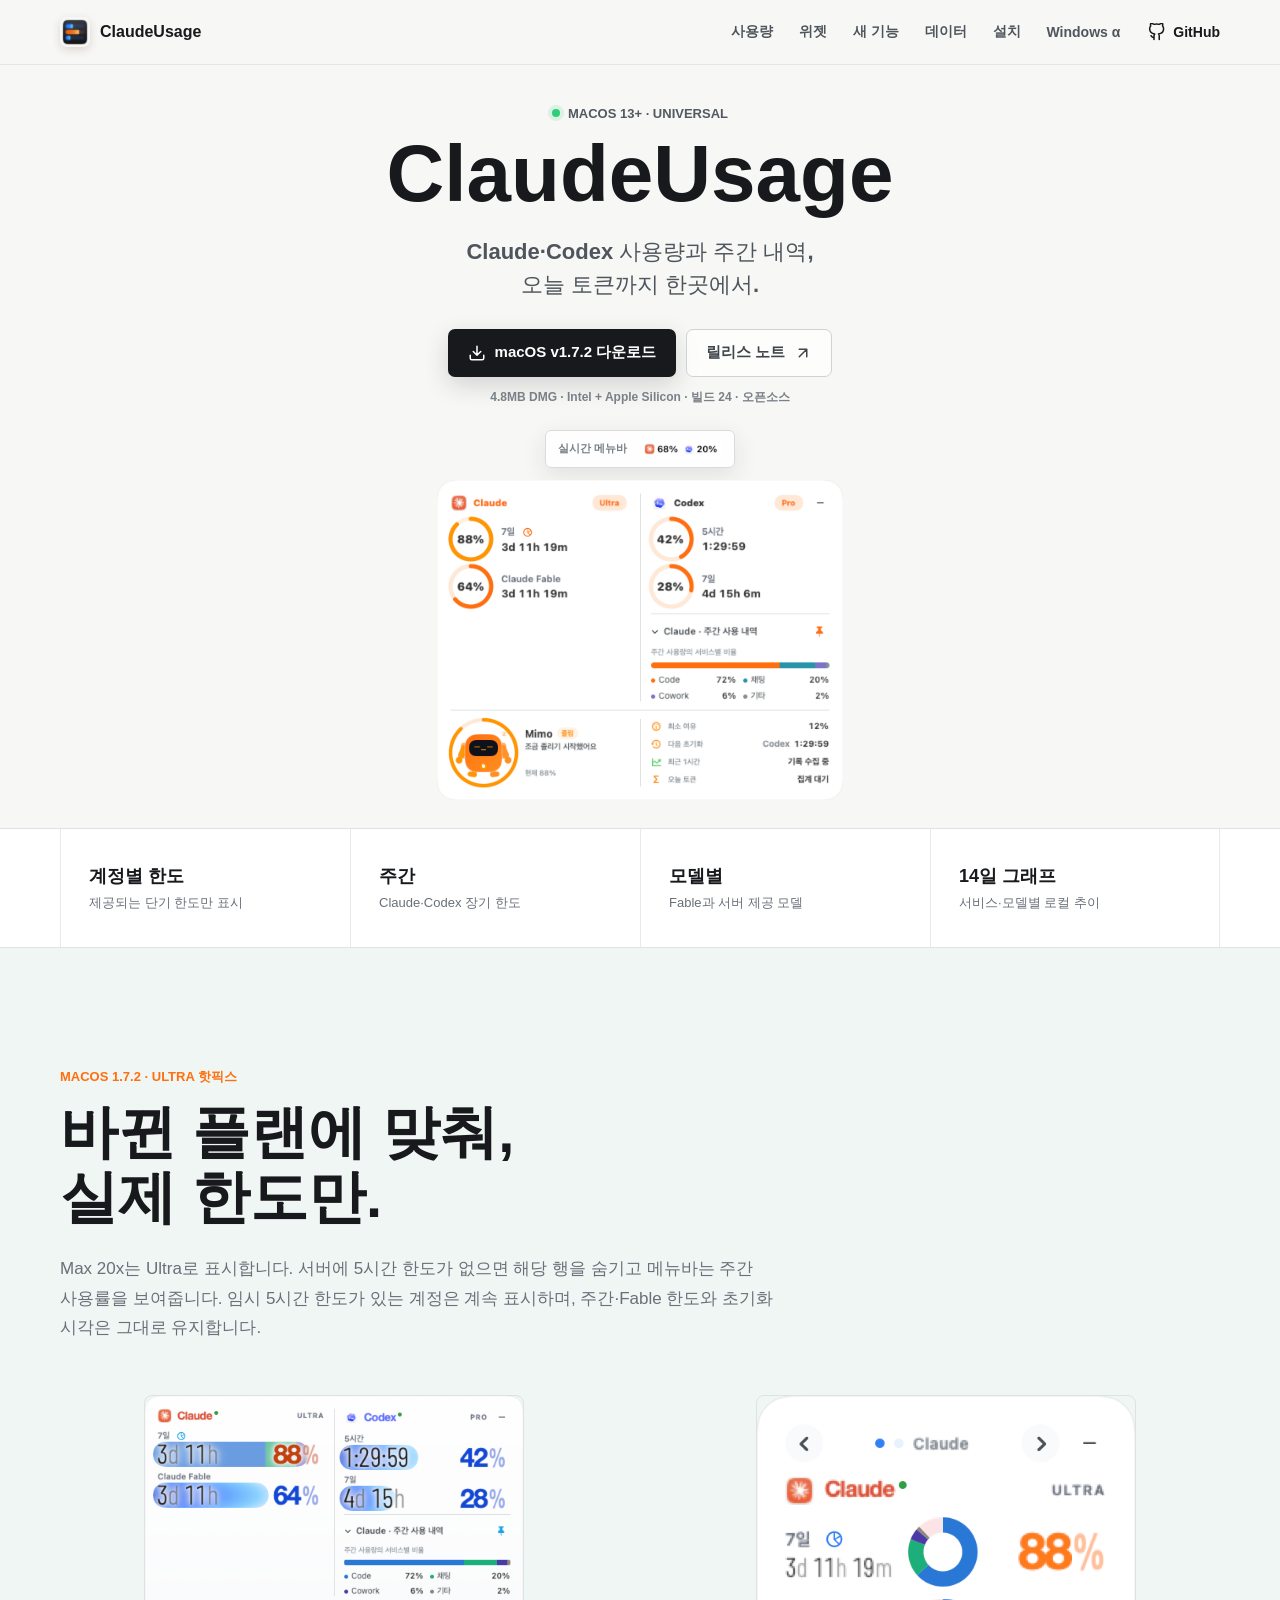
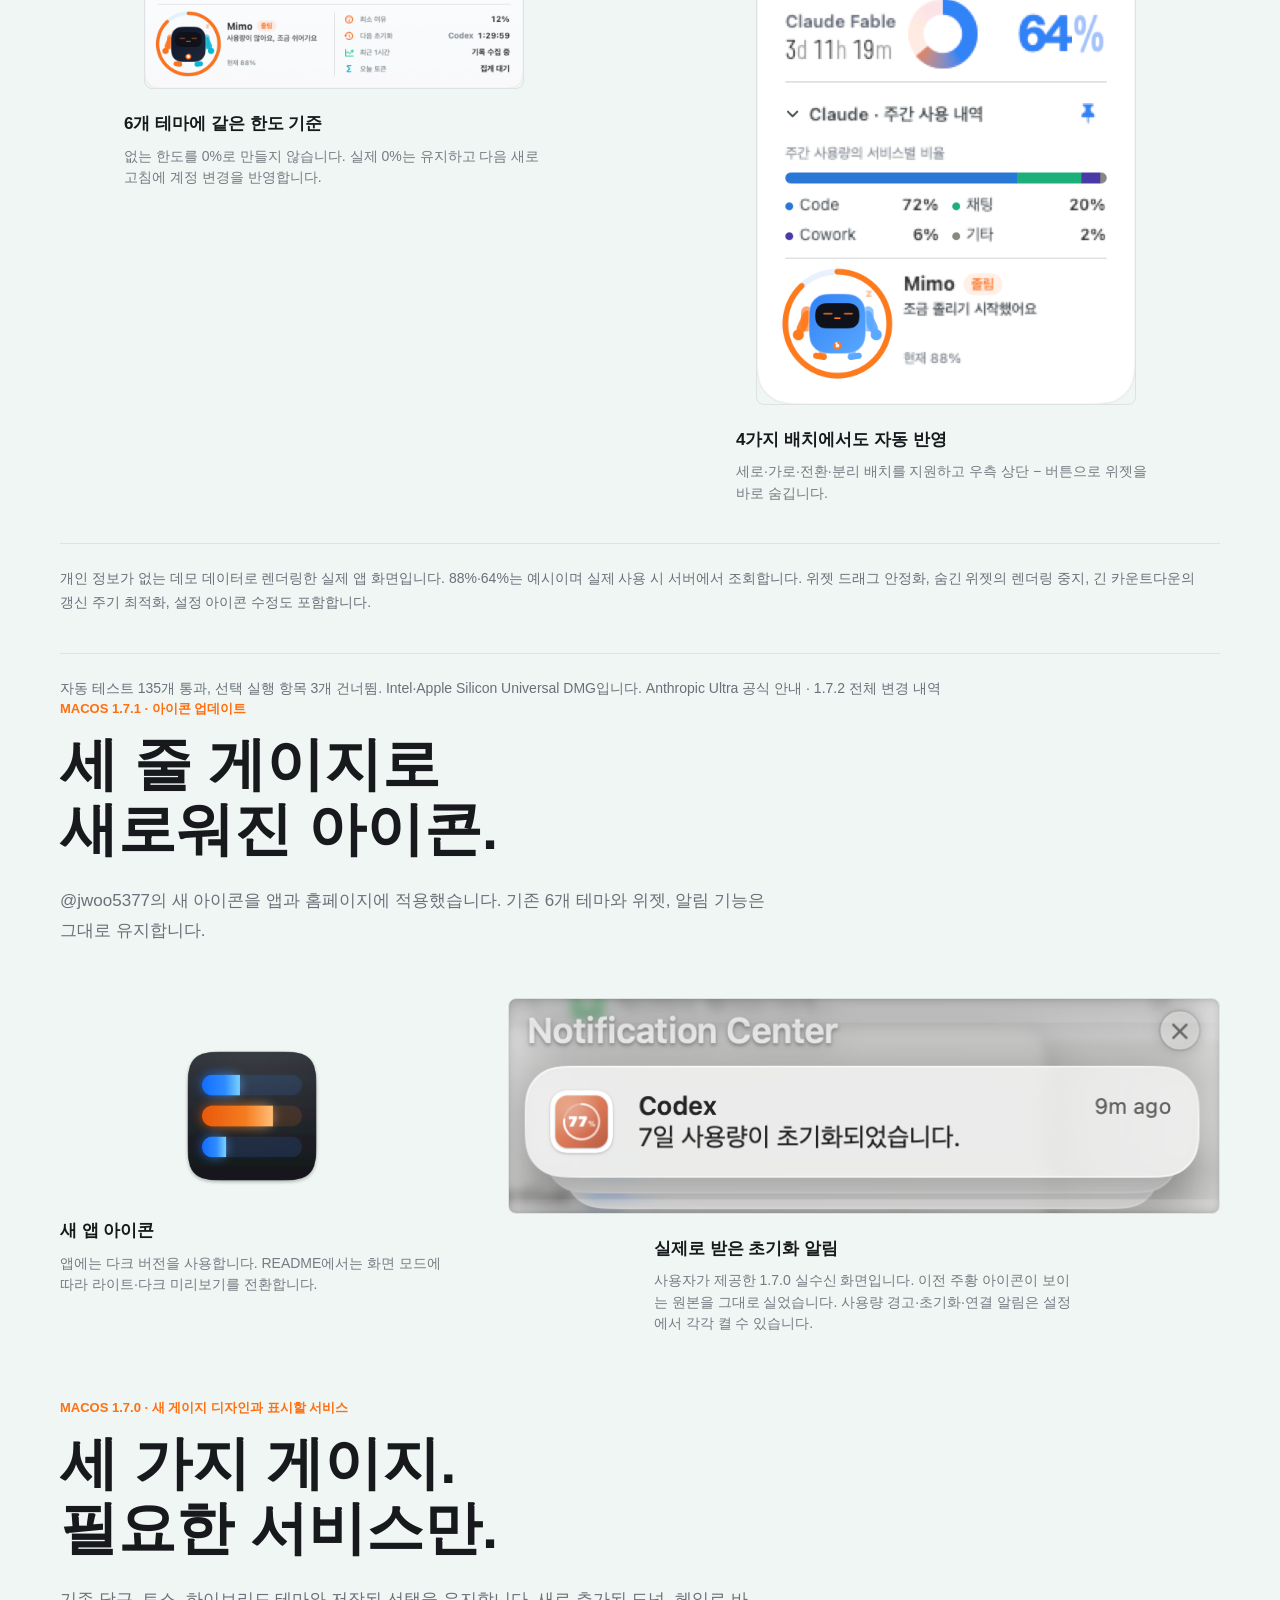
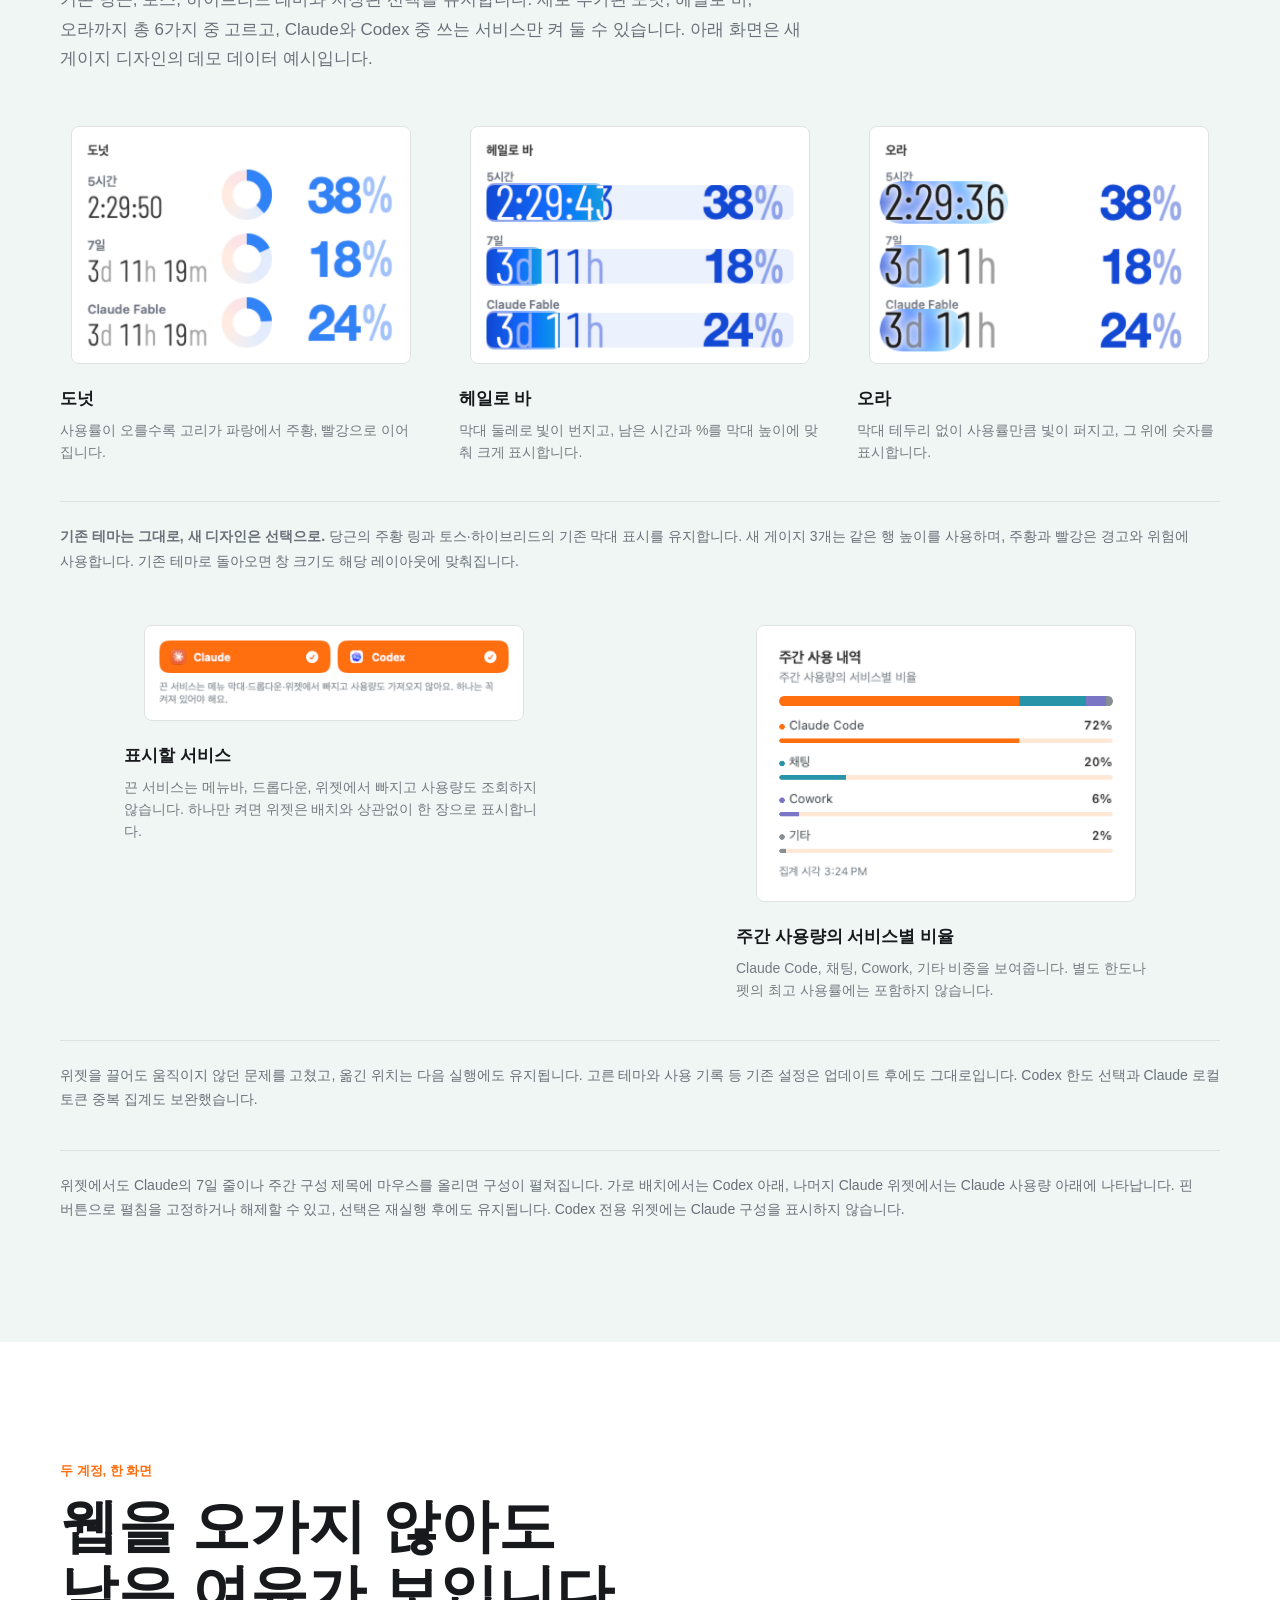
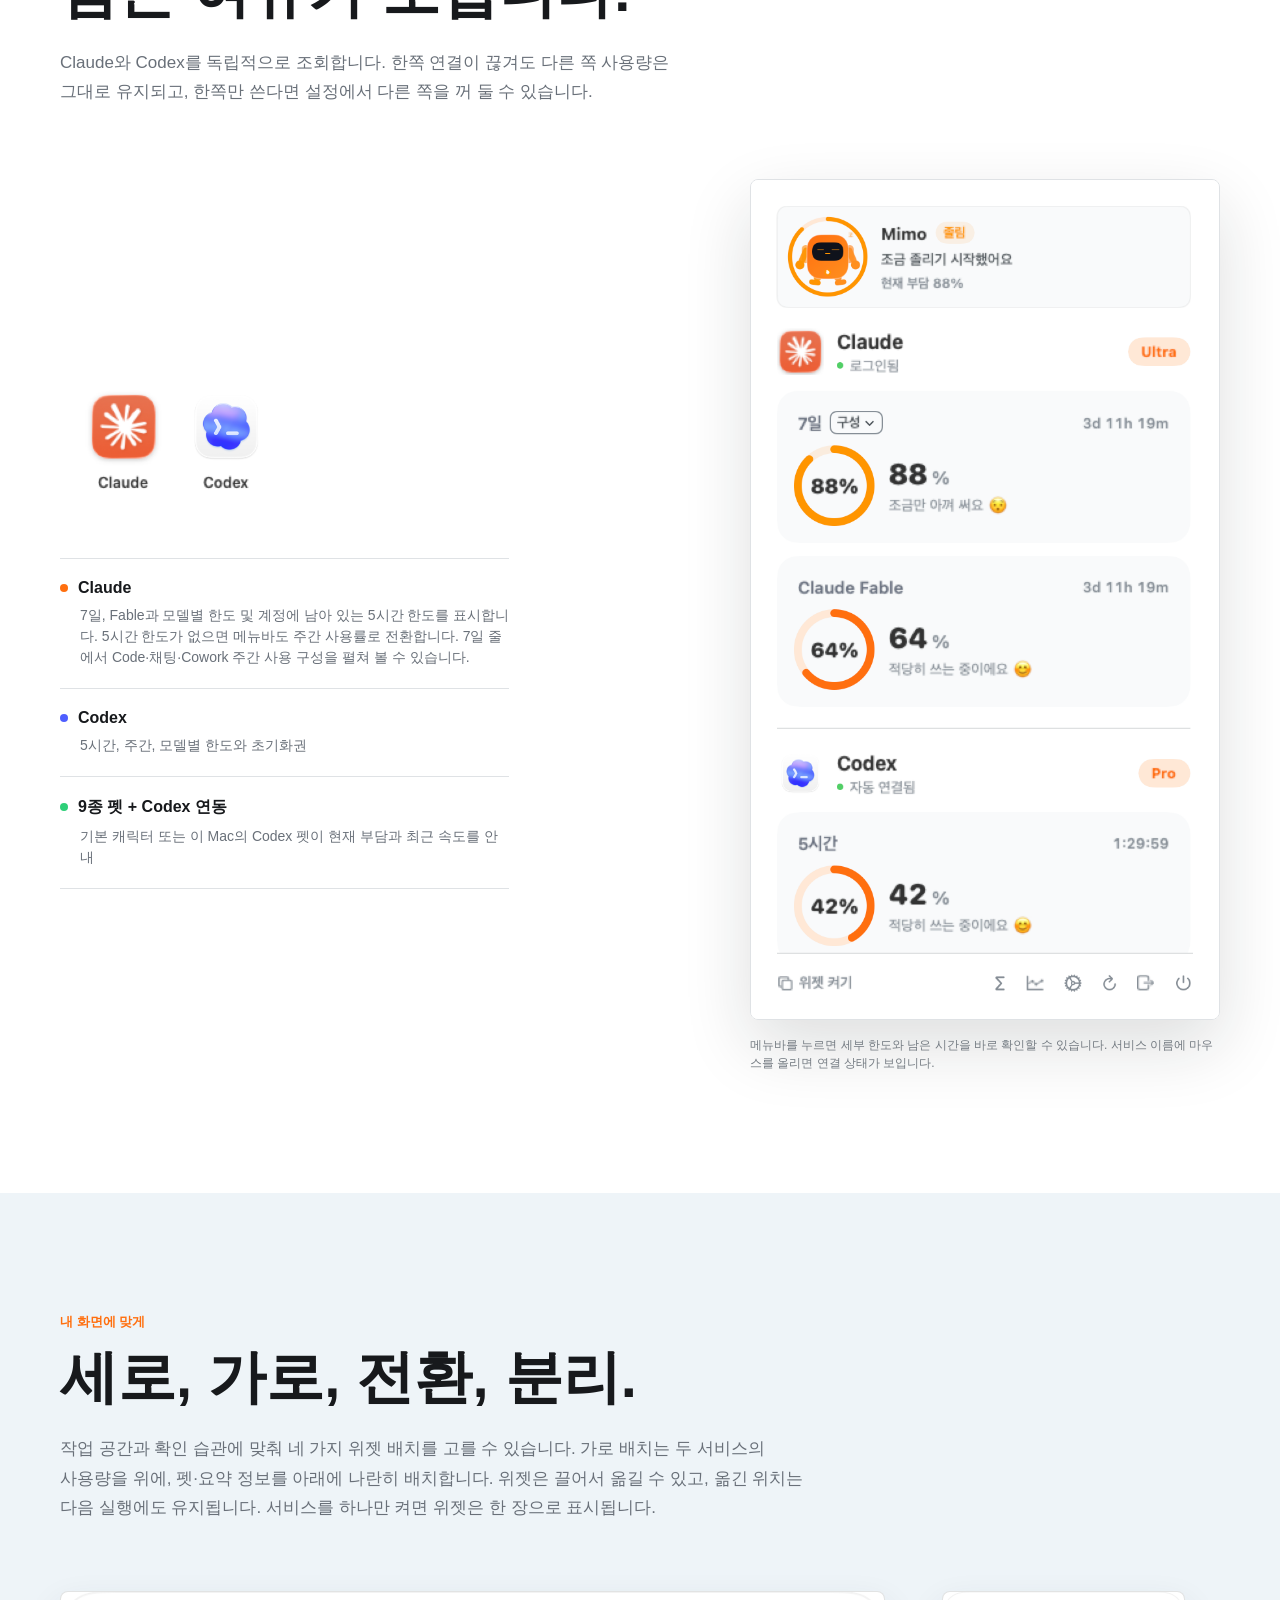
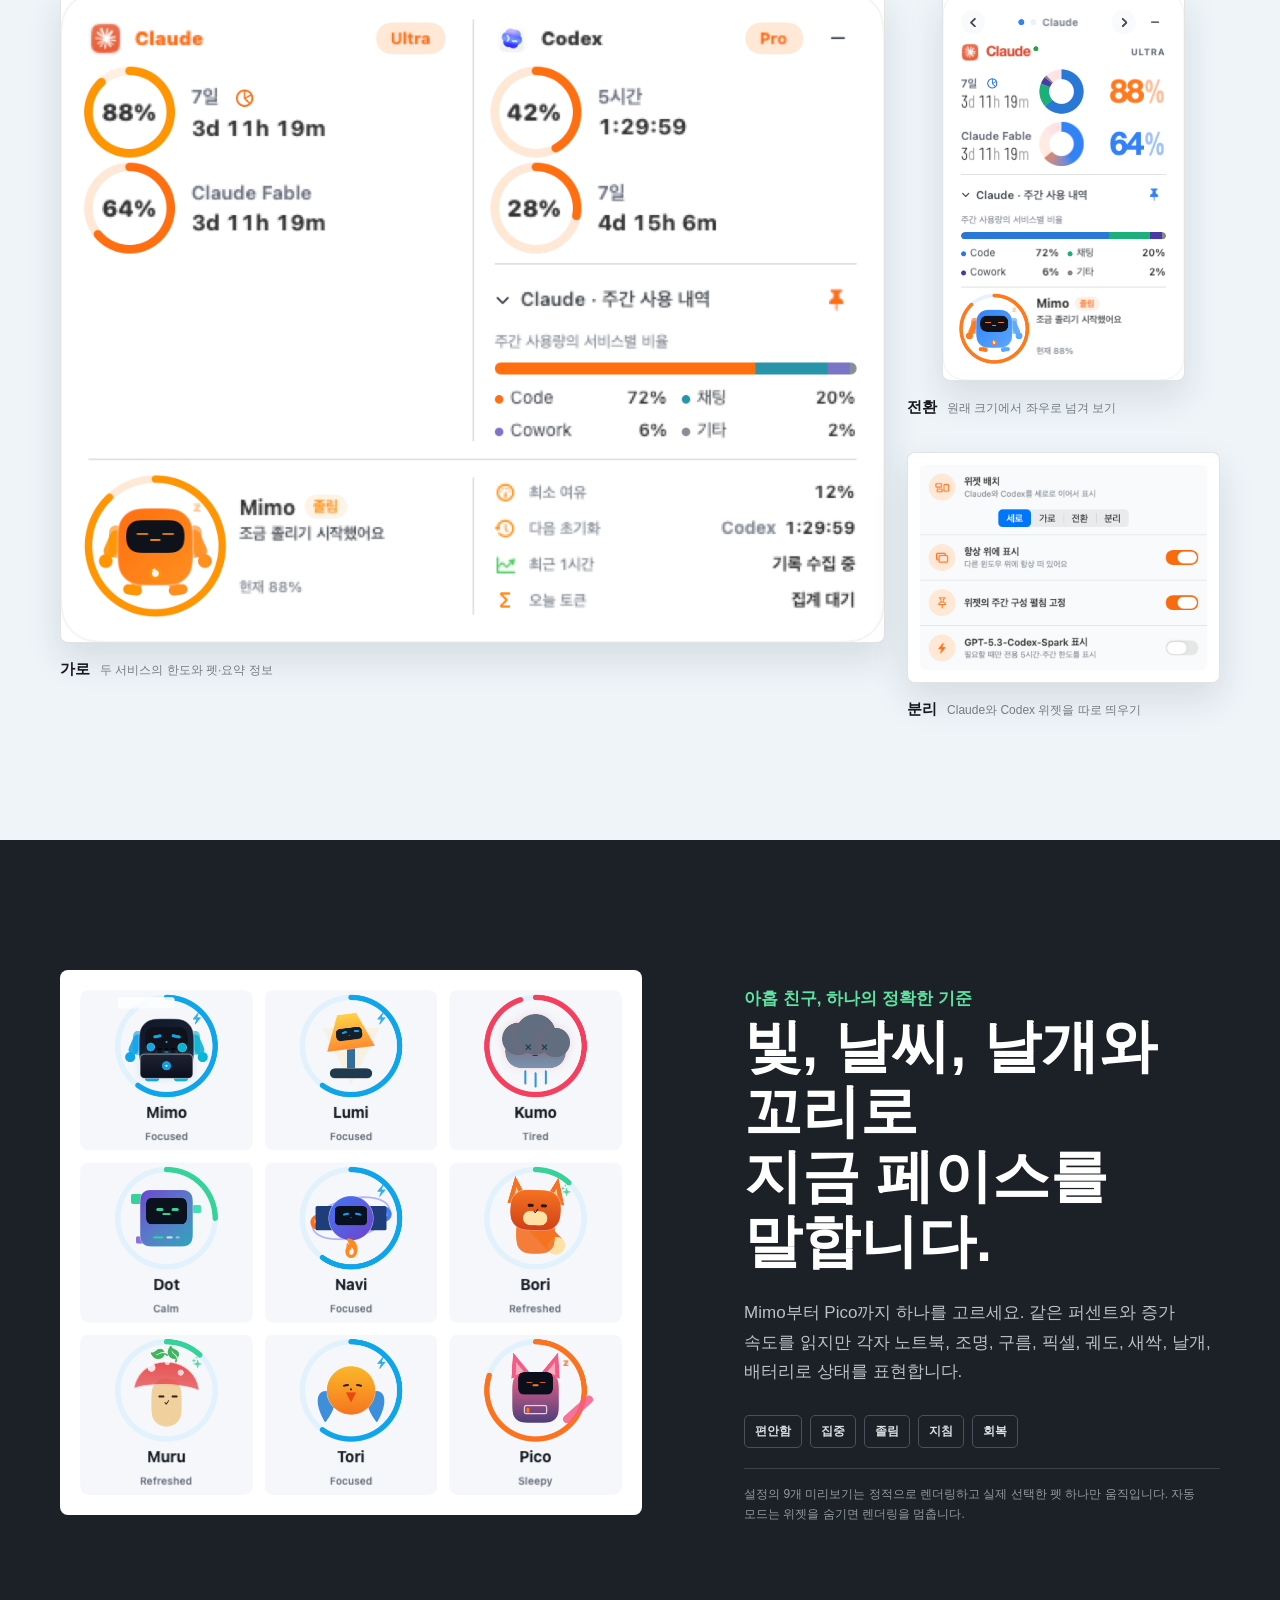
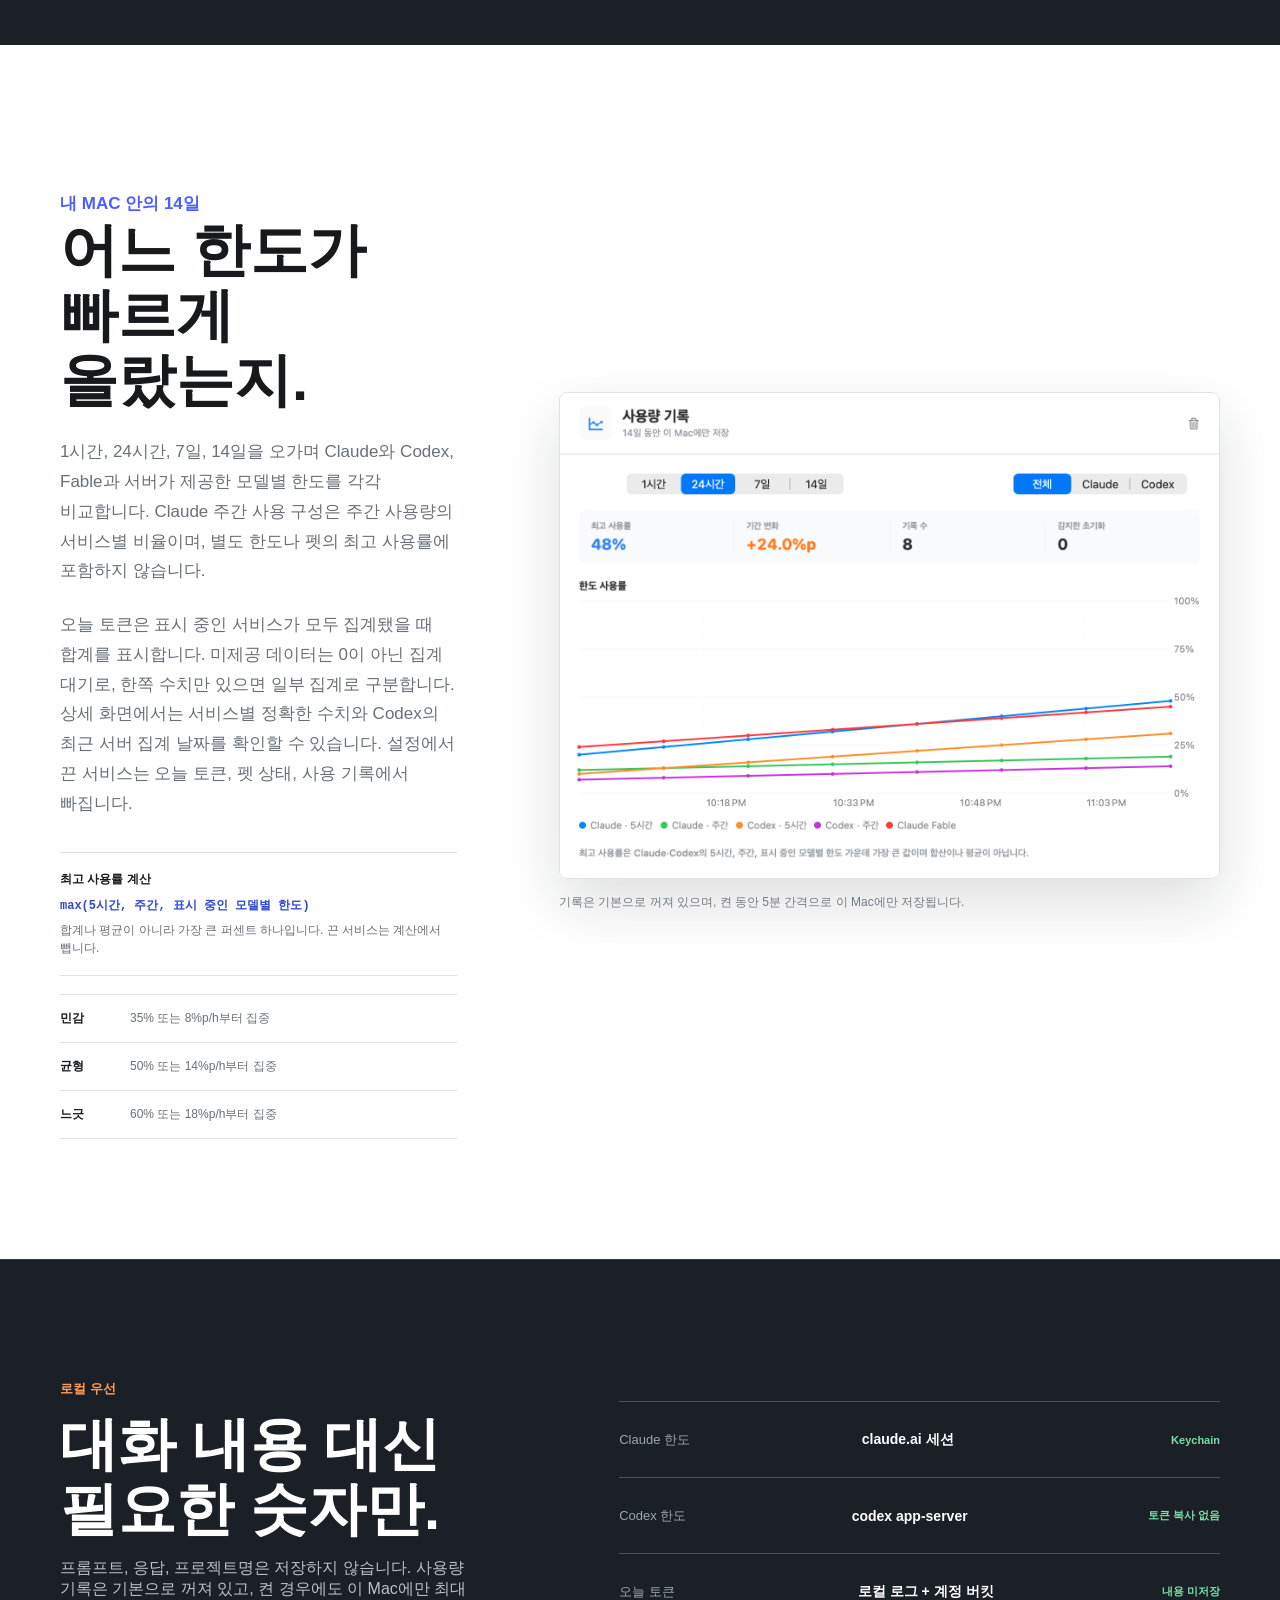
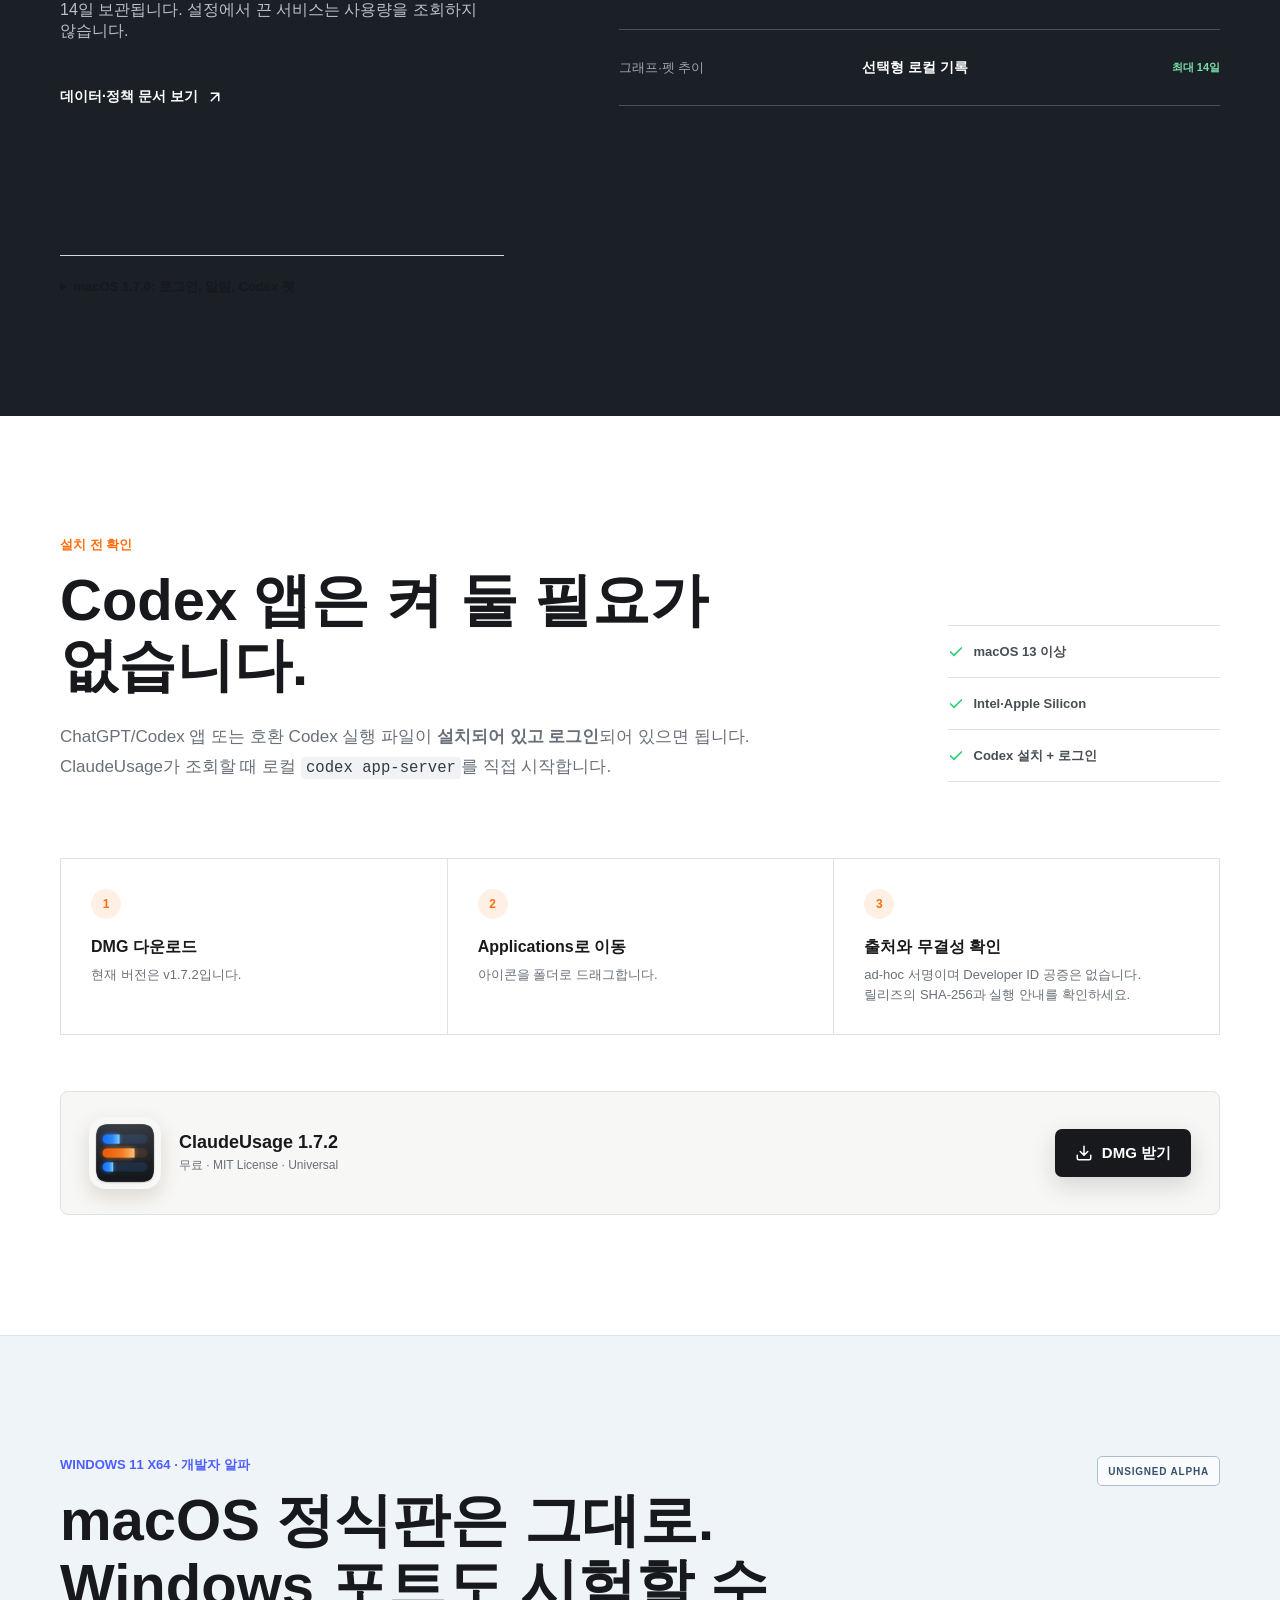
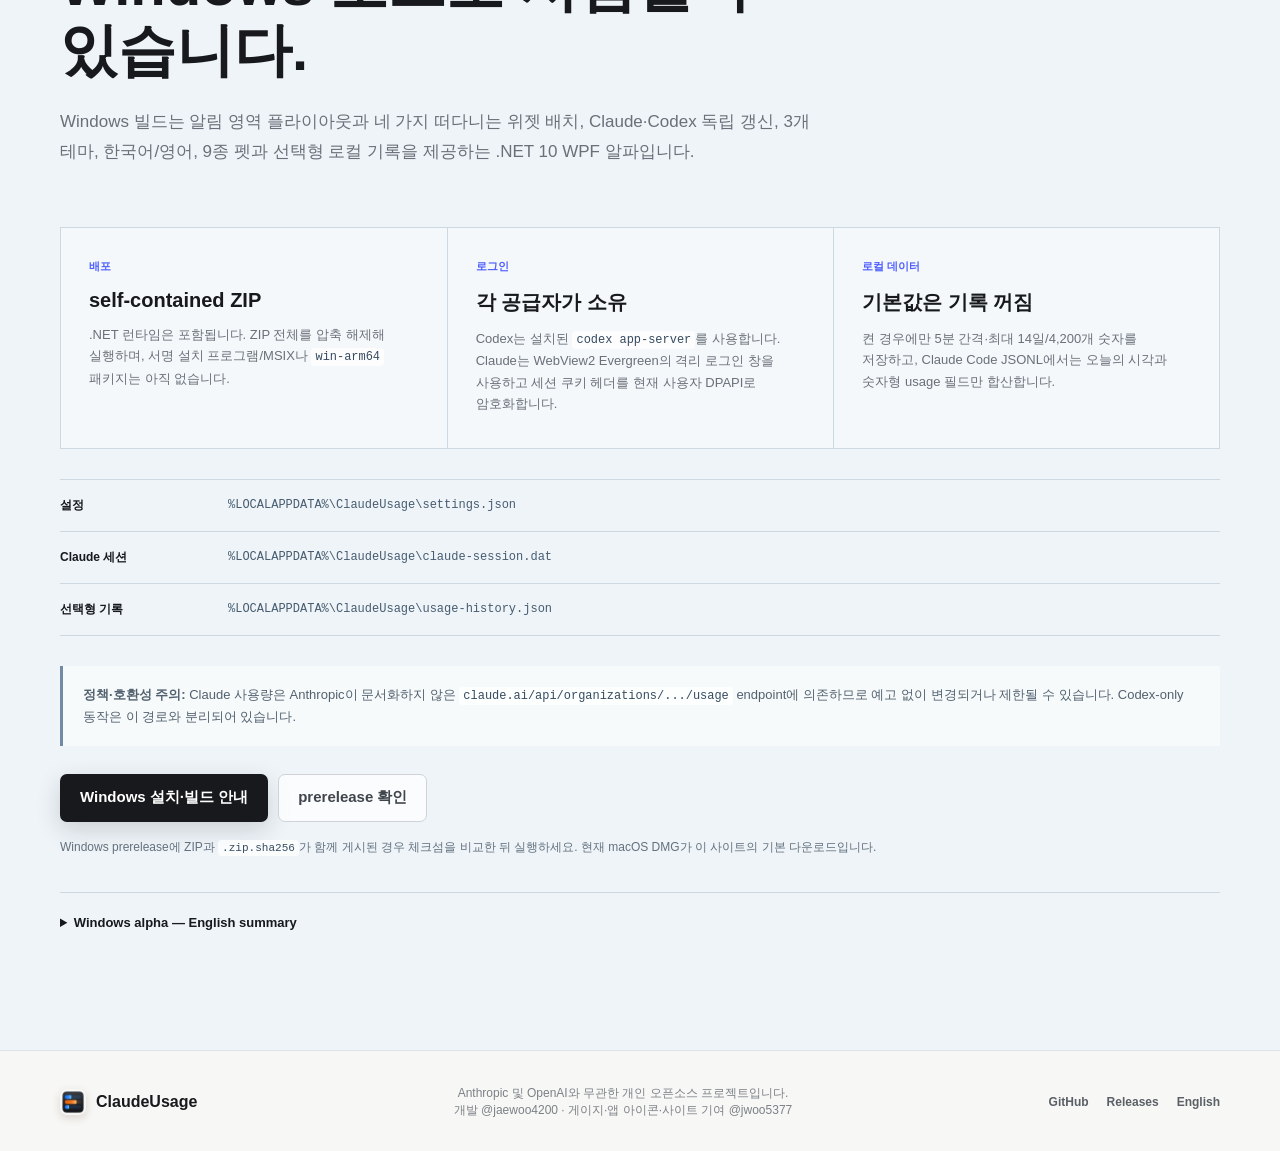
==== commit 55aca7d0: "release: ship 1.7.2 Ultra compatibility and widget fixes" ====
--- a/docs/index.html
+++ b/docs/index.html
@@ -4,12 +4,12 @@
     <meta charset="utf-8">
     <meta name="viewport" content="width=device-width, initial-scale=1">
     <meta name="theme-color" content="#f7f7f5">
-    <meta name="description" content="ClaudeUsage 1.7.1: 새 세 줄 게이지 아이콘. Claude와 Codex 사용량, 실제 초기화 알림, 6가지 테마와 주간 구성 고정을 macOS 메뉴바와 위젯에서 지원합니다.">
+    <meta name="description" content="ClaudeUsage 1.7.2: Claude Ultra 지원. 계정의 실제 한도와 주간 사용률을 반영하고, 위젯 드래그·숨기기·리소스 사용을 개선했습니다. macOS 메뉴바와 6가지 테마의 위젯으로 Claude·Codex 사용량을 확인하세요.">
     <meta property="og:title" content="ClaudeUsage for macOS">
-    <meta property="og:description" content="새 앱 아이콘과 실제 초기화 알림 화면. ClaudeUsage 1.7.1 for macOS.">
+    <meta property="og:description" content="Claude Ultra, 실제 한도 자동 표시, 주간 사용률 메뉴바. ClaudeUsage 1.7.2 for macOS.">
     <meta property="og:type" content="website">
     <meta property="og:url" content="https://jaewoo4200.github.io/ClaudeUsage/">
-    <meta property="og:image" content="https://jaewoo4200.github.io/ClaudeUsage/assets/releases/1.7.0/widget-horizontal-daangn-ko.png">
+    <meta property="og:image" content="https://jaewoo4200.github.io/ClaudeUsage/assets/releases/1.7.2/widget-horizontal-daangn-ko.png">
     <meta name="twitter:card" content="summary_large_image">
     <title>ClaudeUsage - Claude와 Codex 사용량을 메뉴바에서</title>
     <link rel="canonical" href="https://jaewoo4200.github.io/ClaudeUsage/">
@@ -46,16 +46,16 @@
         <h1>ClaudeUsage</h1>
         <p class="hero-lead">Claude·Codex 사용량과 주간 내역,<br>오늘 토큰까지 한곳에서.</p>
         <div class="hero-actions">
-          <a class="button button-primary" href="https://github.com/jaewoo4200/ClaudeUsage/releases/download/v1.7.1/ClaudeUsage-1.7.1.dmg">
+          <a class="button button-primary" href="https://github.com/jaewoo4200/ClaudeUsage/releases/download/v1.7.2/ClaudeUsage-1.7.2.dmg">
             <svg class="icon" viewBox="0 0 24 24" aria-hidden="true"><path d="M21 15v4a2 2 0 0 1-2 2H5a2 2 0 0 1-2-2v-4M7 10l5 5 5-5M12 15V3"/></svg>
-            <span>macOS v1.7.1 다운로드</span>
+            <span>macOS v1.7.2 다운로드</span>
           </a>
-          <a class="button button-secondary" href="https://github.com/jaewoo4200/ClaudeUsage/releases/tag/v1.7.1" target="_blank" rel="noreferrer">
+          <a class="button button-secondary" href="https://github.com/jaewoo4200/ClaudeUsage/releases/tag/v1.7.2" target="_blank" rel="noreferrer">
             릴리스 노트
             <svg class="icon" viewBox="0 0 24 24" aria-hidden="true"><path d="M7 17 17 7M7 7h10v10"/></svg>
           </a>
         </div>
-        <p class="download-meta">4.4MB DMG · Intel + Apple Silicon · 빌드 23 · 오픈소스</p>
+        <p class="download-meta">4.8MB DMG · Intel + Apple Silicon · 빌드 24 · 오픈소스</p>
       </div>
 
       <div class="hero-stage" aria-label="ClaudeUsage 가로 위젯 미리보기">
@@ -64,7 +64,7 @@
           <img src="assets/menu-label.png" alt="Claude 68%, Codex 20% 메뉴바 표시">
         </div>
         <picture>
-          <img class="hero-widget" src="assets/releases/1.7.0/widget-horizontal-daangn-ko.png" alt="당근 테마의 Claude와 Codex 사용량, Codex 아래 고정된 주간 구성, Mimo가 보이는 가로 위젯">
+          <img class="hero-widget" src="assets/releases/1.7.2/widget-horizontal-daangn-ko.png" alt="1.7.2 데모 화면: Ultra 주간 88%·Fable 64%와 Codex 사용량, 주간 구성, Mimo가 보이는 가로 위젯">
         </picture>
       </div>
     </header>
@@ -72,7 +72,7 @@
     <main id="main">
       <section class="signal-band" aria-label="주요 기능">
         <div class="section-inner signal-grid">
-          <div><strong>5시간</strong><span>단기 한도와 리셋</span></div>
+          <div><strong>계정별 한도</strong><span>제공되는 단기 한도만 표시</span></div>
           <div><strong>주간</strong><span>Claude·Codex 장기 한도</span></div>
           <div><strong>모델별</strong><span>Fable과 서버 제공 모델</span></div>
           <div><strong>14일 그래프</strong><span>서비스·모델별 로컬 추이</span></div>
@@ -81,6 +81,23 @@
 
       <section class="section release-section" id="whats-new">
         <div class="section-inner">
+          <div class="section-heading compact">
+            <p class="kicker">macOS 1.7.2 · Ultra 핫픽스</p>
+            <h2>바뀐 플랜에 맞춰,<br>실제 한도만.</h2>
+            <p>Max 20x는 Ultra로 표시합니다. 서버에 5시간 한도가 없으면 해당 행을 숨기고 메뉴바는 주간 사용률을 보여줍니다. 임시 5시간 한도가 있는 계정은 계속 표시하며, 주간·Fable 한도와 초기화 시각은 그대로 유지합니다.</p>
+          </div>
+          <div class="release-shots">
+            <figure>
+              <img src="assets/releases/1.7.2/widget-horizontal-aura-ko.png" alt="Ultra의 주간·Fable 한도를 보여주는 오라 테마 가로 위젯 데모" loading="lazy">
+              <figcaption><strong>6개 테마에 같은 한도 기준</strong><span>없는 한도를 0%로 만들지 않습니다. 실제 0%는 유지하고 다음 새로고침에 계정 변경을 반영합니다.</span></figcaption>
+            </figure>
+            <figure>
+              <img src="assets/releases/1.7.2/widget-paged-donut-ko.png" alt="주간·Fable만 표시하는 도넛 테마 전환 위젯 데모" loading="lazy">
+              <figcaption><strong>4가지 배치에서도 자동 반영</strong><span>세로·가로·전환·분리 배치를 지원하고 우측 상단 − 버튼으로 위젯을 바로 숨깁니다.</span></figcaption>
+            </figure>
+          </div>
+          <p class="release-note">개인 정보가 없는 데모 데이터로 렌더링한 실제 앱 화면입니다. 88%·64%는 예시이며 실제 사용 시 서버에서 조회합니다. 위젯 드래그 안정화, 숨긴 위젯의 렌더링 중지, 긴 카운트다운의 갱신 주기 최적화, 설정 아이콘 수정도 포함합니다.</p>
+          <p class="release-note">자동 테스트 135개 통과, 선택 실행 항목 3개 건너뜀. Intel·Apple Silicon Universal DMG입니다. <a href="https://support.claude.com/en/articles/17728952-what-is-the-ultra-plan" target="_blank" rel="noreferrer">Anthropic Ultra 공식 안내</a> · <a href="https://github.com/jaewoo4200/ClaudeUsage/releases/tag/v1.7.2" target="_blank" rel="noreferrer">1.7.2 전체 변경 내역</a></p>
           <div class="section-heading compact">
             <p class="kicker">macOS 1.7.1 · 아이콘 업데이트</p>
             <h2>세 줄 게이지로<br>새로워진 아이콘.</h2>
@@ -145,7 +162,7 @@
               <dl class="source-list">
                 <div>
                   <dt><span class="source-mark claude"></span>Claude</dt>
-                  <dd>5시간, 7일, Fable과 모델별 한도. 7일 줄에서 Code·채팅·Cowork 주간 사용 구성을 펼쳐 볼 수 있습니다.</dd>
+                  <dd>7일, Fable과 모델별 한도 및 계정에 남아 있는 5시간 한도를 표시합니다. 5시간 한도가 없으면 메뉴바도 주간 사용률로 전환합니다. 7일 줄에서 Code·채팅·Cowork 주간 사용 구성을 펼쳐 볼 수 있습니다.</dd>
                 </div>
                 <div>
                   <dt><span class="source-mark codex"></span>Codex</dt>
@@ -158,7 +175,7 @@
               </dl>
             </div>
             <figure class="product-shot dropdown-shot">
-              <img src="assets/releases/1.7.0/dropdown-daangn-ko.png" alt="Mimo와 Claude, Codex 사용량이 당근 테마로 표시된 메뉴바 드롭다운">
+              <img src="assets/releases/1.7.2/dropdown-daangn-ko.png" alt="Mimo와 Ultra·Codex 사용량이 당근 테마로 표시된 1.7.2 메뉴바 드롭다운 데모">
               <figcaption>메뉴바를 누르면 세부 한도와 남은 시간을 바로 확인할 수 있습니다. 서비스 이름에 마우스를 올리면 연결 상태가 보입니다.</figcaption>
             </figure>
           </div>
@@ -175,12 +192,12 @@
 
           <div class="layout-showcase">
             <figure class="layout-main">
-              <img src="assets/releases/1.7.0/widget-horizontal-daangn-ko.png" alt="Claude와 Codex를 좌우로 배치한 가로 위젯">
+              <img src="assets/releases/1.7.2/widget-horizontal-daangn-ko.png" alt="Ultra와 Codex를 좌우로 배치한 1.7.2 가로 위젯 데모">
               <figcaption><strong>가로</strong><span>두 서비스의 한도와 펫·요약 정보</span></figcaption>
             </figure>
             <div class="layout-side">
               <figure>
-                <img src="assets/releases/1.7.0/widget-paged-daangn-ko.png" alt="화살표로 Claude와 Codex를 전환하는 위젯">
+                <img src="assets/releases/1.7.2/widget-paged-donut-ko.png" alt="화살표로 Ultra와 Codex를 전환하는 도넛 테마 위젯 데모">
                 <figcaption><strong>전환</strong><span>원래 크기에서 좌우로 넘겨 보기</span></figcaption>
               </figure>
               <figure class="settings-figure">
@@ -286,15 +303,15 @@
           </div>
 
           <ol class="install-steps">
-            <li><span>1</span><strong>DMG 다운로드</strong><p>현재 버전은 v1.7.1입니다.</p></li>
+            <li><span>1</span><strong>DMG 다운로드</strong><p>현재 버전은 v1.7.2입니다.</p></li>
             <li><span>2</span><strong>Applications로 이동</strong><p>아이콘을 폴더로 드래그합니다.</p></li>
             <li><span>3</span><strong>출처와 무결성 확인</strong><p>ad-hoc 서명이며 Developer ID 공증은 없습니다. 릴리즈의 SHA-256과 실행 안내를 확인하세요.</p></li>
           </ol>
 
           <div class="final-download">
             <img src="assets/app-icon.png?v=1.7.1" alt="" width="72" height="72">
-            <div><strong>ClaudeUsage 1.7.1</strong><span>무료 · MIT License · Universal</span></div>
-            <a class="button button-primary" href="https://github.com/jaewoo4200/ClaudeUsage/releases/download/v1.7.1/ClaudeUsage-1.7.1.dmg">
+            <div><strong>ClaudeUsage 1.7.2</strong><span>무료 · MIT License · Universal</span></div>
+            <a class="button button-primary" href="https://github.com/jaewoo4200/ClaudeUsage/releases/download/v1.7.2/ClaudeUsage-1.7.2.dmg">
               <svg class="icon" viewBox="0 0 24 24" aria-hidden="true"><path d="M21 15v4a2 2 0 0 1-2 2H5a2 2 0 0 1-2-2v-4M7 10l5 5 5-5M12 15V3"/></svg>
               <span>DMG 받기</span>
             </a>
